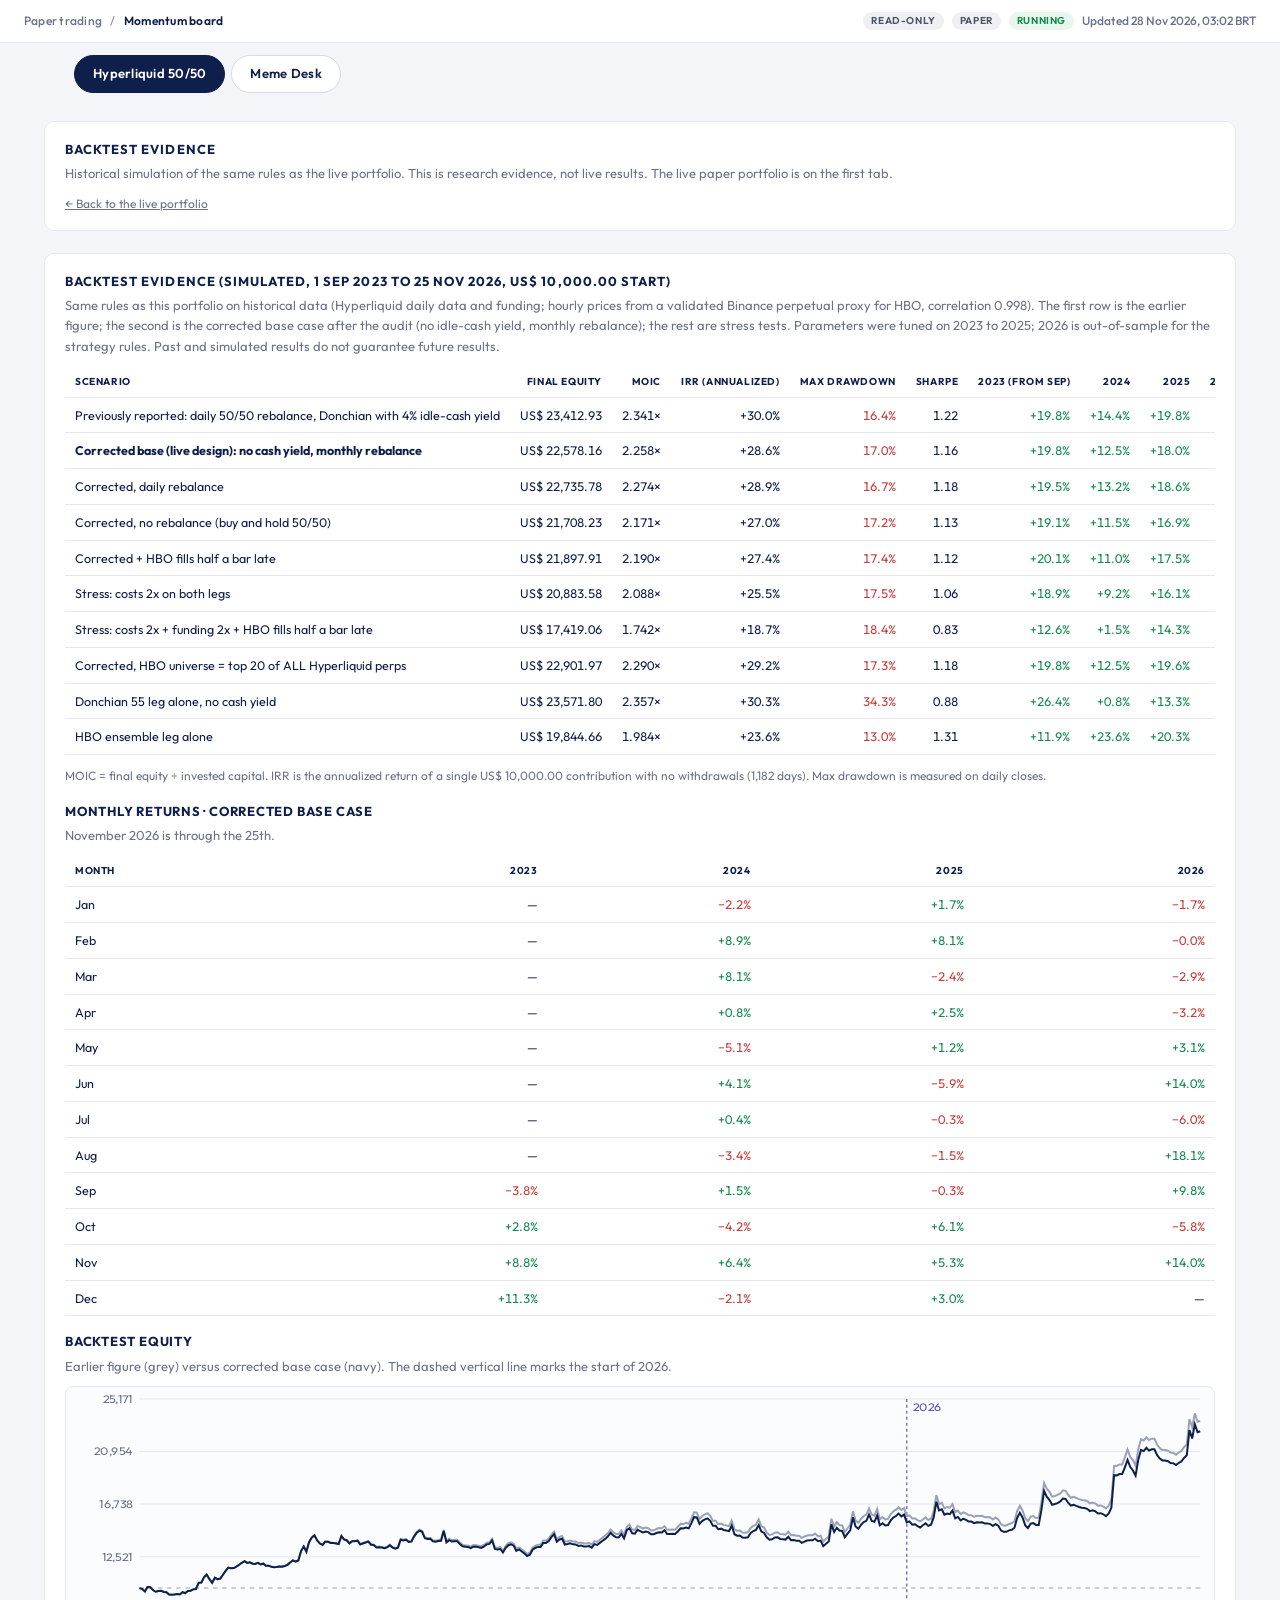
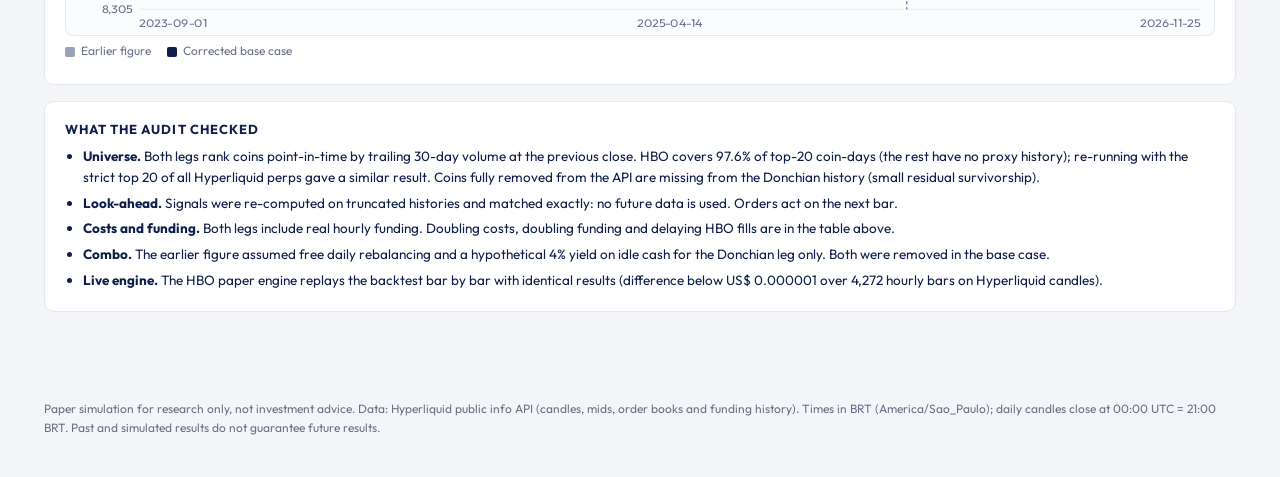
==== backtest.html @ edf367c7 "paper run 2026-11-28 06:02 UTC" ====
<!doctype html><html lang="en"><head><meta charset="utf-8"><meta name="viewport" content="width=device-width, initial-scale=1"><meta name="robots" content="noindex,nofollow"><title>Momentum paper portfolio · Backtest</title><link rel="preconnect" href="https://fonts.googleapis.com"><link rel="preconnect" href="https://fonts.gstatic.com" crossorigin><link href="https://fonts.googleapis.com/css2?family=Outfit:wght@400;500;600;700&display=swap" rel="stylesheet"><style>
:root {
  --bg: #f3f5f8;
  --surface: #ffffff;
  --navy: #0f1f4b;
  --navy-soft: #1c2e62;
  --text: #0f1f4b;
  --muted: #6b7289;
  --muted-2: #8b93a7;
  --line: #e5e8ef;
  --line-strong: #d5dae6;
  --green: #128a4b;
  --green-bg: #e8f7ee;
  --red: #c63b3b;
  --red-bg: #fdecec;
  --blue: #2c5aa0;
  --blue-bg: #e8eef9;
  --gray-bg: #eef0f4;
  --gray-text: #4b5568;
  --chart-e: #0f1f4b;
  --chart-c: #1b7a78;
  --chart-t: #5a4fbf;
  --chart-old: #9aa3b5;
  --radius: 10px;
  --font: "Outfit", "Lexend", "Poppins", "Segoe UI", sans-serif;
  --max: 1240px;
}
* { box-sizing: border-box; }
html, body {
  margin: 0;
  padding: 0;
  background: var(--bg);
  color: var(--text);
  font-family: var(--font);
  font-size: 15px;
  line-height: 1.5;
  -webkit-font-smoothing: antialiased;
}
body { min-height: 100vh; }
.num, table td:not(.l), .kpi .v, .perf td:not(.l), .cal .v {
  font-variant-numeric: tabular-nums;
  font-feature-settings: "tnum" 1;
}

/* Header */
.top {
  background: var(--surface);
  border-bottom: 1px solid var(--line);
  padding: 12px 24px;
  display: flex;
  flex-wrap: wrap;
  align-items: center;
  gap: 10px 14px;
}
.crumb {
  color: var(--muted);
  font-size: 12px;
  font-weight: 500;
  letter-spacing: .02em;
}
.crumb b { color: var(--navy); font-weight: 600; }
.crumb .sep { margin: 0 6px; color: var(--muted-2); }
.top-right {
  margin-left: auto;
  display: flex;
  flex-wrap: wrap;
  align-items: center;
  gap: 8px;
}
.clock { color: var(--muted); font-size: 12px; font-weight: 500; }

/* Badges — small, like BUY/SELL/DARK/BLUE */
.badge {
  display: inline-flex;
  align-items: center;
  font-size: 10px;
  font-weight: 650;
  letter-spacing: .06em;
  text-transform: uppercase;
  padding: 3px 8px;
  border-radius: 999px;
  line-height: 1.2;
  white-space: nowrap;
}
.badge-gray { background: var(--gray-bg); color: var(--gray-text); }
.badge-blue { background: var(--blue-bg); color: var(--blue); }
.badge-green { background: var(--green-bg); color: var(--green); }
.badge-red { background: var(--red-bg); color: var(--red); }
.badge-navy { background: var(--navy); color: #fff; }

.banner-lacuna {
  display: none;
  background: var(--red-bg);
  color: var(--red);
  border-bottom: 1px solid #f3c4c4;
  padding: 10px 24px;
  font-size: 13px;
  font-weight: 600;
}
.banner-lacuna.on { display: block; }

/* Hero / intro */
.shell { max-width: var(--max); margin: 0 auto; padding: 28px 24px 64px; }
.hero h1 {
  margin: 0 0 8px;
  font-size: 26px;
  font-weight: 700;
  letter-spacing: .04em;
  text-transform: uppercase;
  color: var(--navy);
  line-height: 1.2;
}
.hero .lede {
  margin: 0 0 18px;
  max-width: 760px;
  color: var(--muted);
  font-size: 15px;
  font-weight: 400;
}
.intro {
  background: var(--surface);
  border: 1px solid var(--line);
  border-radius: var(--radius);
  padding: 18px 20px 16px;
  margin-bottom: 22px;
}
.intro h2, .panel h2, .book h2, .section-title {
  margin: 0 0 4px;
  font-size: 13px;
  font-weight: 700;
  letter-spacing: .08em;
  text-transform: uppercase;
  color: var(--navy);
}
.intro p, .note, .section-sub, .book .lede, .rule-note {
  margin: 0 0 10px;
  color: var(--muted);
  font-size: 13px;
  font-weight: 400;
  line-height: 1.55;
}
.rule-note { margin: 12px 0 0; font-size: 12px; }
.intro p:last-child, .note:last-child { margin-bottom: 0; }

/* Three books */
.books {
  display: grid;
  grid-template-columns: 1fr;
  gap: 16px;
  margin: 0 0 28px;
}
@media (min-width: 1080px) {
  .books { grid-template-columns: repeat(3, 1fr); }
}
.book {
  background: var(--surface);
  border: 1px solid var(--line);
  border-radius: var(--radius);
  padding: 16px 16px 14px;
  display: flex;
  flex-direction: column;
  gap: 12px;
  min-width: 0;
}
.book.starting { background: #fbfcfd; }
.book-head { display: flex; align-items: center; justify-content: space-between; gap: 8px; flex-wrap: wrap; }
.book h2 { font-size: 14px; margin: 0; }
.book .lede { margin: 0; }
.kpi-grid {
  display: grid;
  grid-template-columns: 1fr 1fr;
  gap: 8px;
}
.kpi {
  background: var(--surface);
  border: 1px solid var(--line);
  border-radius: 8px;
  padding: 10px 12px;
  min-width: 0;
}
.kpi .k {
  color: var(--muted);
  font-size: 10px;
  font-weight: 650;
  letter-spacing: .08em;
  text-transform: uppercase;
}
.kpi .v {
  margin-top: 2px;
  font-size: 22px;
  font-weight: 700;
  color: var(--navy);
  letter-spacing: -0.02em;
  line-height: 1.15;
  word-break: break-word;
}
.kpi .d { color: var(--muted); font-size: 11px; margin-top: 2px; }
.kpi.up .v, .pos { color: var(--green); }
.kpi.down .v, .neg { color: var(--red); }
.starting-box {
  border: 1px dashed var(--line-strong);
  border-radius: 8px;
  padding: 16px;
  color: var(--muted);
  font-size: 13px;
  background: #fafbfc;
}

/* Performance mini-table inside a book */
.perf { width: 100%; border-collapse: collapse; font-size: 12px; }
.perf th, .perf td {
  border-bottom: 1px solid var(--line);
  padding: 6px 0;
  text-align: right;
  white-space: nowrap;
}
.perf th {
  color: var(--muted);
  font-size: 10px;
  font-weight: 700;
  letter-spacing: .06em;
  text-transform: uppercase;
  text-align: right;
}
.perf th.l, .perf td.l, th.l, td.l { text-align: left; }
.perf tr:last-child td { border-bottom: 0; font-weight: 600; }

/* Panels */
.panel {
  background: var(--surface);
  border: 1px solid var(--line);
  border-radius: var(--radius);
  padding: 18px 20px 16px;
  margin-bottom: 16px;
  min-width: 0;
}
.panel .head-row {
  display: flex;
  justify-content: space-between;
  align-items: baseline;
  gap: 10px;
  flex-wrap: wrap;
  margin-bottom: 4px;
}
.meta { color: var(--muted); font-size: 12px; }
.split {
  display: grid;
  grid-template-columns: 1fr;
  gap: 16px;
  margin-bottom: 16px;
}
@media (min-width: 900px) {
  .split-2 { grid-template-columns: 1fr 1fr; }
  .split-3 { grid-template-columns: 1fr 1fr 1fr; }
}

/* Tables */
.day-table-wrap, .table-wrap { overflow: auto; margin-top: 8px; -webkit-overflow-scrolling: touch; }
table { width: 100%; border-collapse: collapse; font-size: 12.5px; }
th, td {
  border-bottom: 1px solid var(--line);
  padding: 8px 10px;
  text-align: right;
  white-space: nowrap;
  color: var(--text);
}
th {
  color: var(--navy);
  font-size: 10px;
  font-weight: 700;
  letter-spacing: .06em;
  text-transform: uppercase;
  text-align: right;
  cursor: default;
  user-select: none;
  background: transparent;
}
th[data-k] { cursor: pointer; }
tr:hover td { background: #f7f8fb; }
.props { display: grid; grid-template-columns: 160px 1fr; gap: 6px 14px; font-size: 13px; margin-bottom: 10px; }
.props b { color: var(--navy); font-weight: 600; font-size: 12px; }
@media (max-width: 640px) {
  .props { grid-template-columns: 1fr; gap: 2px; }
  .kpi .v { font-size: 20px; }
  .hero h1 { font-size: 22px; }
  .shell { padding: 20px 14px 48px; }
  .top { padding: 10px 14px; }
}

/* Tabs / controls */
.controls, .tabs {
  display: flex;
  flex-wrap: wrap;
  gap: 6px 4px;
  align-items: center;
  margin: 0 0 12px;
  border-bottom: 1px solid var(--line);
  padding-bottom: 0;
}
.controls button, .tabs button {
  background: none;
  border: none;
  border-bottom: 2px solid transparent;
  color: var(--muted);
  font-family: inherit;
  font-size: 12px;
  font-weight: 650;
  letter-spacing: .05em;
  text-transform: uppercase;
  padding: 8px 10px;
  cursor: pointer;
}
.controls button.active, .tabs button.active {
  color: var(--navy);
  border-bottom-color: var(--navy);
}
.controls input, .controls select {
  font-family: inherit;
  font-size: 13px;
  color: var(--navy);
  background: var(--surface);
  border: 1px solid var(--line-strong);
  border-radius: 6px;
  padding: 5px 8px;
  margin: 4px 4px 8px 0;
}
input[type=number] { width: 88px; }

/* Charts */
.legend {
  display: flex;
  flex-wrap: wrap;
  gap: 8px 16px;
  font-size: 12px;
  margin: 0 0 8px;
  color: var(--muted);
}
.legend i {
  display: inline-block;
  width: 14px;
  height: 2px;
  margin-right: 6px;
  vertical-align: middle;
  border-radius: 1px;
}
svg.chart, .cota-chart, .day-chart {
  width: 100%;
  height: 220px;
  background: #fbfcfe;
  border: 1px solid var(--line);
  border-radius: 8px;
  display: block;
}
.cota-chart { height: 180px; margin-bottom: 8px; }
.day-chart { height: 200px; }

/* Calendar */
.cal-wrap { display: grid; grid-template-columns: 1fr; gap: 14px; margin-top: 8px; }
@media (min-width: 900px) {
  .cal-wrap { grid-template-columns: repeat(3, 1fr); }
}
.cal { display: grid; grid-template-columns: repeat(7, 1fr); gap: 3px; }
.cal .hd {
  color: var(--muted);
  text-align: center;
  font-size: 10px;
  font-weight: 650;
  letter-spacing: .06em;
  text-transform: uppercase;
  padding: 4px 0;
}
.cal .cell {
  background: #f6f7fa;
  border-radius: 6px;
  padding: 5px 2px;
  text-align: center;
  min-height: 54px;
}
.cal .cell .d { color: var(--muted); font-size: 10px; }
.cal .cell .v { font-weight: 650; font-size: 11px; }
.cal .cell.up { background: var(--green-bg); }
.cal .cell.down { background: var(--red-bg); }
.cal .cell.partial { outline: 1px dashed var(--muted-2); }
.cal .empty { background: transparent; min-height: 54px; }
.star { color: var(--muted); font-weight: 600; }

.foot {
  color: var(--muted);
  font-size: 12px;
  max-width: var(--max);
  margin: 8px auto 0;
  padding: 0 24px 40px;
  line-height: 1.55;
}

/* Period chips (asset P&L filter) */
.period-bar {
  display: flex;
  flex-wrap: wrap;
  gap: 6px;
  align-items: center;
  margin: 0 0 12px;
}
.chip {
  border: 1px solid var(--line-strong);
  background: #fff;
  color: var(--navy);
  border-radius: 999px;
  padding: 4px 10px;
  font-size: 12px;
  font-weight: 600;
  cursor: pointer;
  font-family: inherit;
  line-height: 1.3;
}
.chip.active {
  background: var(--navy);
  color: #fff;
  border-color: var(--navy);
}
.period-bar .range {
  display: flex;
  flex-wrap: wrap;
  gap: 6px;
  align-items: center;
  margin-left: 4px;
  color: var(--muted);
  font-size: 12px;
}
.period-bar input[type=date] {
  font-family: inherit;
  font-size: 12px;
  border: 1px solid var(--line-strong);
  border-radius: 6px;
  padding: 4px 6px;
  color: var(--navy);
  background: #fff;
}
.leaders-mini { max-height: 200px; overflow: auto; margin-top: 4px; }
.leaders-mini table { font-size: 11.5px; }
.all-days { margin: 0 0 16px; }
table.days-all { font-size: 12px; }
table.days-all th, table.days-all td { padding: 7px 7px; }
table.days-all thead tr:first-child th { border-bottom: 0; text-align: center; letter-spacing: .05em; }

.period-bar .sep { width:1px; height:18px; background:var(--line-strong); margin:0 2px; align-self:center; }
.period-bar .presets { display:flex; flex-wrap:wrap; gap:6px; align-items:center; }


.status-line { background: var(--surface); border: 1px solid var(--line); border-radius: var(--radius); padding: 12px 16px; margin: 0 0 16px; font-size: 13.5px; color: var(--navy); display:flex; gap:10px; align-items:center; flex-wrap:wrap; }
.kpi-row { display: grid; grid-template-columns: repeat(2, 1fr); gap: 10px; margin: 0 0 16px; }
@media (min-width: 760px) { .kpi-row { grid-template-columns: repeat(3, 1fr); } }
@media (min-width: 1080px) { .kpi-row { grid-template-columns: repeat(6, 1fr); } }
.rules { margin: 6px 0 0; padding-left: 18px; font-size: 13.5px; line-height: 1.6; } .rules li { margin-bottom: 4px; } .rules b { color: var(--navy); }
.empty-row td { color: var(--muted); text-align: left; font-style: italic; }
svg.chart { height: 250px; } .panel h3 { font-size: 13px; letter-spacing: .06em; text-transform: uppercase; color: var(--navy); margin: 16px 0 4px; }
.tabs-nav { display:flex; gap:6px; padding: 0 24px; margin: 12px auto 0; max-width: 1180px; } .tabs-nav a { padding: 8px 18px; border: 1px solid var(--line-strong); border-radius: 999px; background: var(--surface); color: var(--navy); font-size: 13px; font-weight: 600; text-decoration: none; letter-spacing: .02em; } .tabs-nav a.active { background: var(--navy); color: #fff; border-color: var(--navy); }
.legend { display:flex; gap:16px; font-size:12px; color: var(--muted); margin-top:6px; } .legend i { display:inline-block; width:10px; height:10px; border-radius:2px; margin-right:6px; }
</style></head><body><header class="top"><div class="crumb">Paper trading <span class="sep">/</span> <b>Momentum board</b></div><div class="top-right"><span class="badge badge-gray">Read-only</span><span class="badge badge-gray">Paper</span><span class="badge badge-green">Running</span><span class="clock">Updated 28 Nov 2026, 03:02 BRT</span></div></header><nav class="tabs-nav"><a href="index.html" class="active">Hyperliquid 50/50</a><a href="meme.html">Meme Desk</a></nav><main class="shell"><section class="intro"><h2>Backtest evidence</h2><p>Historical simulation of the same rules as the live portfolio. This is research evidence, not live results. The live paper portfolio is on the first tab.</p><p class="section-sub" style="margin:6px 0 0"><a href="index.html" style="color:#6b7289;font-size:12px">← Back to the live portfolio</a></p></section><section class="panel"><h2>Backtest evidence (simulated, 1 Sep 2023 to 25 Nov 2026, US$ 10,000.00 start)</h2><p class="section-sub">Same rules as this portfolio on historical data (Hyperliquid daily data and funding; hourly prices from a validated Binance perpetual proxy for HBO, correlation 0.998). The first row is the earlier figure; the second is the corrected base case after the audit (no idle-cash yield, monthly rebalance); the rest are stress tests. Parameters were tuned on 2023 to 2025; 2026 is out-of-sample for the strategy rules. Past and simulated results do not guarantee future results.</p><div class="table-wrap"><table><thead><tr><th class=l>Scenario</th><th>Final equity</th><th>MOIC</th><th>IRR (annualized)</th><th>Max drawdown</th><th>Sharpe</th><th>2023 (from Sep)</th><th>2024</th><th>2025</th><th>2026 (to 25 Nov)</th></tr></thead><tbody><tr><td class="l ">Previously reported: daily 50/50 rebalance, Donchian with 4% idle-cash yield</td><td class="">US$ 23,412.93</td><td class="">2.341×</td><td class="">+30.0%</td><td class="neg">16.4%</td><td class="">1.22</td><td class="pos">+19.8%</td><td class="pos">+14.4%</td><td class="pos">+19.8%</td><td class="pos">+42.6%</td></tr><tr><td class="l "><b>Corrected base (live design): no cash yield, monthly rebalance</b></td><td class="">US$ 22,578.16</td><td class="">2.258×</td><td class="">+28.6%</td><td class="neg">17.0%</td><td class="">1.16</td><td class="pos">+19.8%</td><td class="pos">+12.5%</td><td class="pos">+18.0%</td><td class="pos">+42.0%</td></tr><tr><td class="l ">Corrected, daily rebalance</td><td class="">US$ 22,735.78</td><td class="">2.274×</td><td class="">+28.9%</td><td class="neg">16.7%</td><td class="">1.18</td><td class="pos">+19.5%</td><td class="pos">+13.2%</td><td class="pos">+18.6%</td><td class="pos">+41.7%</td></tr><tr><td class="l ">Corrected, no rebalance (buy and hold 50/50)</td><td class="">US$ 21,708.23</td><td class="">2.171×</td><td class="">+27.0%</td><td class="neg">17.2%</td><td class="">1.13</td><td class="pos">+19.1%</td><td class="pos">+11.5%</td><td class="pos">+16.9%</td><td class="pos">+39.8%</td></tr><tr><td class="l ">Corrected + HBO fills half a bar late</td><td class="">US$ 21,897.91</td><td class="">2.190×</td><td class="">+27.4%</td><td class="neg">17.4%</td><td class="">1.12</td><td class="pos">+20.1%</td><td class="pos">+11.0%</td><td class="pos">+17.5%</td><td class="pos">+39.7%</td></tr><tr><td class="l ">Stress: costs 2x on both legs</td><td class="">US$ 20,883.58</td><td class="">2.088×</td><td class="">+25.5%</td><td class="neg">17.5%</td><td class="">1.06</td><td class="pos">+18.9%</td><td class="pos">+9.2%</td><td class="pos">+16.1%</td><td class="pos">+38.5%</td></tr><tr><td class="l ">Stress: costs 2x + funding 2x + HBO fills half a bar late</td><td class="">US$ 17,419.06</td><td class="">1.742×</td><td class="">+18.7%</td><td class="neg">18.4%</td><td class="">0.83</td><td class="pos">+12.6%</td><td class="pos">+1.5%</td><td class="pos">+14.3%</td><td class="pos">+33.3%</td></tr><tr><td class="l ">Corrected, HBO universe = top 20 of ALL Hyperliquid perps</td><td class="">US$ 22,901.97</td><td class="">2.290×</td><td class="">+29.2%</td><td class="neg">17.3%</td><td class="">1.18</td><td class="pos">+19.8%</td><td class="pos">+12.5%</td><td class="pos">+19.6%</td><td class="pos">+42.1%</td></tr><tr><td class="l ">Donchian 55 leg alone, no cash yield</td><td class="">US$ 23,571.80</td><td class="">2.357×</td><td class="">+30.3%</td><td class="neg">34.3%</td><td class="">0.88</td><td class="pos">+26.4%</td><td class="pos">+0.8%</td><td class="pos">+13.3%</td><td class="pos">+63.3%</td></tr><tr><td class="l ">HBO ensemble leg alone</td><td class="">US$ 19,844.66</td><td class="">1.984×</td><td class="">+23.6%</td><td class="neg">13.0%</td><td class="">1.31</td><td class="pos">+11.9%</td><td class="pos">+23.6%</td><td class="pos">+20.3%</td><td class="pos">+19.3%</td></tr></tbody></table></div><p class="rule-note">MOIC = final equity ÷ invested capital. IRR is the annualized return of a single US$ 10,000.00 contribution with no withdrawals (1,182 days). Max drawdown is measured on daily closes.</p><h3>Monthly returns · corrected base case</h3><p class="section-sub">November 2026 is through the 25th.</p><div class="table-wrap"><table><thead><tr><th class=l>Month</th><th>2023</th><th>2024</th><th>2025</th><th>2026</th></tr></thead><tbody><tr><td class="l ">Jan</td><td class="">—</td><td class="neg">−2.2%</td><td class="pos">+1.7%</td><td class="neg">−1.7%</td></tr><tr><td class="l ">Feb</td><td class="">—</td><td class="pos">+8.9%</td><td class="pos">+8.1%</td><td class="neg">−0.0%</td></tr><tr><td class="l ">Mar</td><td class="">—</td><td class="pos">+8.1%</td><td class="neg">−2.4%</td><td class="neg">−2.9%</td></tr><tr><td class="l ">Apr</td><td class="">—</td><td class="pos">+0.8%</td><td class="pos">+2.5%</td><td class="neg">−3.2%</td></tr><tr><td class="l ">May</td><td class="">—</td><td class="neg">−5.1%</td><td class="pos">+1.2%</td><td class="pos">+3.1%</td></tr><tr><td class="l ">Jun</td><td class="">—</td><td class="pos">+4.1%</td><td class="neg">−5.9%</td><td class="pos">+14.0%</td></tr><tr><td class="l ">Jul</td><td class="">—</td><td class="pos">+0.4%</td><td class="neg">−0.3%</td><td class="neg">−6.0%</td></tr><tr><td class="l ">Aug</td><td class="">—</td><td class="neg">−3.4%</td><td class="neg">−1.5%</td><td class="pos">+18.1%</td></tr><tr><td class="l ">Sep</td><td class="neg">−3.8%</td><td class="pos">+1.5%</td><td class="neg">−0.3%</td><td class="pos">+9.8%</td></tr><tr><td class="l ">Oct</td><td class="pos">+2.8%</td><td class="neg">−4.2%</td><td class="pos">+6.1%</td><td class="neg">−5.8%</td></tr><tr><td class="l ">Nov</td><td class="pos">+8.8%</td><td class="pos">+6.4%</td><td class="pos">+5.3%</td><td class="pos">+14.0%</td></tr><tr><td class="l ">Dec</td><td class="pos">+11.3%</td><td class="neg">−2.1%</td><td class="pos">+3.0%</td><td class="">—</td></tr></tbody></table></div><h3>Backtest equity</h3><p class="section-sub">Earlier figure (grey) versus corrected base case (navy). The dashed vertical line marks the start of 2026.</p><svg class="chart" viewBox="0 0 1000 250" preserveAspectRatio="none" role="img"><line x1="64" x2="988" y1="224.0" y2="224.0" stroke="#e5e8ef"/><text x="58" y="228.0" text-anchor="end" font-size="11" fill="#6b7289">8,305</text><line x1="64" x2="988" y1="171.0" y2="171.0" stroke="#e5e8ef"/><text x="58" y="175.0" text-anchor="end" font-size="11" fill="#6b7289">12,521</text><line x1="64" x2="988" y1="118.0" y2="118.0" stroke="#e5e8ef"/><text x="58" y="122.0" text-anchor="end" font-size="11" fill="#6b7289">16,738</text><line x1="64" x2="988" y1="65.0" y2="65.0" stroke="#e5e8ef"/><text x="58" y="69.0" text-anchor="end" font-size="11" fill="#6b7289">20,954</text><line x1="64" x2="988" y1="12.0" y2="12.0" stroke="#e5e8ef"/><text x="58" y="16.0" text-anchor="end" font-size="11" fill="#6b7289">25,171</text><line x1="64" x2="988" y1="202.7" y2="202.7" stroke="#9aa3b5" stroke-dasharray="4 4"/><line x1="732.4" x2="732.4" y1="12" y2="224" stroke="#5a4fbf" stroke-dasharray="3 3"/><text x="737.4" y="24" font-size="11" fill="#5a4fbf">2026</text><polyline points="64.0,202.7 66.3,203.5 68.7,206.1 71.0,201.7 73.4,201.7 75.7,204.7 78.1,206.4 80.4,205.6 82.8,205.3 85.1,206.5 87.5,206.8 89.8,209.1 92.1,209.2 94.5,209.1 96.8,208.5 99.2,208.9 101.5,206.7 103.9,207.7 106.2,205.5 108.6,205.1 110.9,203.8 113.2,203.4 115.6,197.2 117.9,197.0 120.3,191.9 122.6,189.5 125.0,193.9 127.3,197.2 129.7,192.3 132.0,193.9 134.4,193.2 136.7,189.5 139.0,185.5 141.4,182.2 143.7,182.8 146.1,182.7 148.4,181.2 150.8,179.3 153.1,177.3 155.5,175.6 157.8,177.3 160.2,176.7 162.5,178.0 164.8,178.2 167.2,177.1 169.5,178.7 171.9,177.9 174.2,180.1 176.6,180.2 178.9,181.1 181.3,181.6 183.6,181.3 185.9,180.6 188.3,180.9 190.6,180.2 193.0,179.0 195.3,176.7 197.7,174.6 200.0,175.8 202.4,174.6 204.7,165.2 207.1,160.4 209.4,165.6 211.7,156.3 214.1,151.7 216.4,149.6 218.8,154.7 221.1,157.3 223.5,158.6 225.8,155.7 228.2,155.8 230.5,156.8 232.9,156.9 235.2,157.4 237.5,158.0 239.9,150.0 242.2,153.5 244.6,154.4 246.9,157.6 249.3,155.2 251.6,155.1 254.0,154.5 256.3,158.4 258.6,157.3 261.0,156.2 263.3,155.4 265.7,158.4 268.0,158.7 270.4,161.2 272.7,160.8 275.1,161.3 277.4,162.0 279.8,161.0 282.1,158.9 284.4,161.2 286.8,162.3 289.1,161.4 291.5,153.1 293.8,153.9 296.2,153.2 298.5,155.5 300.9,155.1 303.2,149.9 305.6,145.9 307.9,143.9 310.2,144.9 312.6,151.4 314.9,152.1 317.3,152.1 319.6,154.5 322.0,154.9 324.3,154.1 326.7,153.7 329.0,143.8 331.4,155.2 333.7,153.0 336.0,154.4 338.4,154.0 340.7,154.0 343.1,156.8 345.4,159.2 347.8,159.6 350.1,159.7 352.5,160.9 354.8,159.4 357.1,159.5 359.5,159.9 361.8,160.5 364.2,159.0 366.5,156.9 368.9,156.5 371.2,153.0 373.6,161.6 375.9,162.1 378.3,161.5 380.6,165.2 382.9,160.5 385.3,157.5 387.6,156.6 390.0,158.0 392.3,163.2 394.7,161.7 397.0,163.6 399.4,165.8 401.7,168.3 404.1,167.0 406.4,162.0 408.7,160.1 411.1,158.9 413.4,158.8 415.8,154.8 418.1,154.7 420.5,152.8 422.8,148.8 425.2,145.8 427.5,153.4 429.8,151.0 432.2,150.2 434.5,156.0 436.9,155.5 439.2,154.7 441.6,155.8 443.9,155.8 446.3,157.3 448.6,156.8 451.0,157.8 453.3,157.8 455.6,157.4 458.0,159.0 460.3,155.3 462.7,156.1 465.0,153.9 467.4,151.8 469.7,149.8 472.1,147.2 474.4,143.7 476.8,146.6 479.1,148.1 481.4,148.2 483.8,144.7 486.1,149.1 488.5,140.9 490.8,138.7 493.2,143.8 495.5,144.0 497.9,140.0 500.2,141.2 502.5,142.7 504.9,141.7 507.2,142.3 509.6,144.6 511.9,144.5 514.3,143.1 516.6,142.2 519.0,142.4 521.3,140.2 523.7,144.0 526.0,143.9 528.3,143.6 530.7,143.9 533.0,140.9 535.4,137.9 537.7,138.0 540.1,137.0 542.4,137.9 544.8,132.4 547.1,126.3 549.5,126.6 551.8,133.2 554.1,130.1 556.5,128.4 558.8,127.3 561.2,129.8 563.5,134.8 565.9,134.8 568.2,138.3 570.6,137.7 572.9,139.0 575.2,139.6 577.6,140.1 579.9,134.7 582.3,143.4 584.6,144.9 587.0,144.6 589.3,146.7 591.7,146.8 594.0,146.5 596.4,142.0 598.7,140.0 601.0,138.7 603.4,133.5 605.7,140.3 608.1,141.7 610.4,146.7 612.8,149.1 615.1,148.6 617.5,146.8 619.8,146.5 622.2,148.2 624.5,148.4 626.8,148.8 629.2,145.9 631.5,149.4 633.9,149.2 636.2,149.9 638.6,150.0 640.9,152.2 643.3,150.7 645.6,149.8 647.9,149.5 650.3,149.4 652.6,147.8 655.0,150.5 657.3,149.8 659.7,155.7 662.0,153.2 664.4,150.7 666.7,132.8 669.1,140.8 671.4,136.3 673.7,139.2 676.1,139.6 678.4,146.2 680.8,142.4 683.1,138.9 685.5,125.4 687.8,134.5 690.2,136.9 692.5,132.9 694.9,130.0 697.2,128.6 699.5,122.4 701.9,128.8 704.2,129.7 706.6,123.0 708.9,133.3 711.3,131.2 713.6,133.5 716.0,133.0 718.3,128.4 720.6,125.3 723.0,123.7 725.3,121.2 727.7,123.9 730.0,122.1 732.4,130.3 734.7,129.4 737.1,132.5 739.4,132.3 741.8,134.2 744.1,135.5 746.4,133.5 748.8,131.4 751.1,134.1 753.5,132.8 755.8,125.4 758.2,109.0 760.5,118.0 762.9,116.8 765.2,122.4 767.6,121.0 769.9,121.7 772.2,118.0 774.6,126.0 776.9,124.6 779.3,128.1 781.6,126.4 784.0,127.5 786.3,129.3 788.7,129.3 791.0,130.9 793.4,129.9 795.7,130.1 798.0,129.9 800.4,131.2 802.7,131.0 805.1,131.6 807.4,133.5 809.8,131.6 812.1,133.4 814.5,138.3 816.8,139.7 819.1,139.6 821.5,138.1 823.8,137.4 826.2,135.3 828.5,125.2 830.9,119.9 833.2,124.5 835.6,132.5 837.9,135.3 840.3,130.7 842.6,130.1 844.9,132.0 847.3,131.9 849.6,116.9 852.0,96.8 854.3,102.5 856.7,105.7 859.0,110.6 861.4,109.9 863.7,108.8 866.1,107.2 868.4,104.2 870.7,104.7 873.1,108.9 875.4,111.7 877.8,110.8 880.1,111.9 882.5,113.0 884.8,113.9 887.2,114.2 889.5,114.9 891.8,117.3 894.2,116.4 896.5,117.3 898.9,119.6 901.2,119.4 903.6,120.5 905.9,122.5 908.3,119.6 910.6,113.4 913.0,79.4 915.3,79.6 917.6,78.0 920.0,78.0 922.3,71.2 924.7,63.1 927.0,70.3 929.4,73.9 931.7,79.4 934.1,62.4 936.4,52.6 938.8,54.0 941.1,50.7 943.4,53.5 945.8,52.1 948.1,52.1 950.5,58.2 952.8,61.7 955.2,63.5 957.5,63.6 959.9,64.3 962.2,66.1 964.5,66.3 966.9,68.2 969.2,66.1 971.6,64.4 973.9,60.7 976.3,58.1 978.6,32.3 981.0,40.6 983.3,26.6 985.7,35.1 988.0,34.1" fill="none" stroke="#9aa3b5" stroke-width="2" vector-effect="non-scaling-stroke"/><polyline points="64.0,202.8 66.3,203.5 68.7,206.1 71.0,201.7 73.4,201.8 75.7,204.7 78.1,206.4 80.4,205.7 82.8,205.4 85.1,206.6 87.5,206.9 89.8,209.2 92.1,209.4 94.5,209.2 96.8,208.7 99.2,209.1 101.5,206.9 103.9,207.8 106.2,205.7 108.6,205.3 110.9,204.0 113.2,203.6 115.6,197.4 117.9,197.1 120.3,191.6 122.6,189.0 125.0,193.7 127.3,197.4 129.7,192.2 132.0,193.7 134.4,193.1 136.7,189.3 139.0,185.4 141.4,182.0 143.7,182.6 146.1,182.5 148.4,181.1 150.8,179.2 153.1,177.2 155.5,175.5 157.8,177.3 160.2,176.7 162.5,178.1 164.8,178.3 167.2,177.2 169.5,178.9 171.9,178.1 174.2,180.2 176.6,180.3 178.9,181.3 181.3,181.8 183.6,181.5 185.9,180.9 188.3,181.2 190.6,180.4 193.0,179.3 195.3,176.9 197.7,174.9 200.0,176.1 202.4,174.9 204.7,165.6 207.1,160.8 209.4,166.1 211.7,156.5 214.1,151.8 216.4,149.4 218.8,154.7 221.1,157.8 223.5,159.2 225.8,156.1 228.2,156.1 230.5,157.2 232.9,157.2 235.2,157.7 237.5,158.3 239.9,150.2 242.2,153.7 244.6,154.7 246.9,157.6 249.3,155.4 251.6,155.4 254.0,154.9 256.3,158.8 258.6,157.7 261.0,156.7 263.3,155.9 265.7,159.0 268.0,159.3 270.4,161.8 272.7,161.5 275.1,161.9 277.4,162.6 279.8,161.7 282.1,159.6 284.4,161.9 286.8,162.9 289.1,162.1 291.5,153.9 293.8,154.7 296.2,154.0 298.5,156.3 300.9,155.9 303.2,150.8 305.6,146.8 307.9,144.9 310.2,146.0 312.6,152.5 314.9,153.2 317.3,153.0 319.6,155.6 322.0,156.0 324.3,155.3 326.7,155.0 329.0,145.1 331.4,156.6 333.7,154.4 336.0,155.8 338.4,155.5 340.7,155.4 343.1,158.2 345.4,160.6 347.8,161.1 350.1,161.2 352.5,162.5 354.8,161.0 357.1,161.1 359.5,161.6 361.8,162.2 364.2,160.6 366.5,158.6 368.9,158.2 371.2,154.7 373.6,163.3 375.9,163.9 378.3,163.3 380.6,166.9 382.9,162.4 385.3,159.5 387.6,158.6 390.0,160.0 392.3,165.3 394.7,163.8 397.0,165.8 399.4,167.9 401.7,170.4 404.1,169.1 406.4,164.1 408.7,162.3 411.1,161.2 413.4,161.2 415.8,157.3 418.1,157.2 420.5,155.3 422.8,151.4 425.2,148.3 427.5,156.1 429.8,153.7 432.2,153.0 434.5,158.8 436.9,158.3 439.2,157.6 441.6,158.6 443.9,158.7 446.3,160.2 448.6,159.7 451.0,160.7 453.3,160.8 455.6,160.4 458.0,162.0 460.3,158.4 462.7,159.2 465.0,157.1 467.4,155.0 469.7,153.1 472.1,150.5 474.4,146.9 476.8,149.9 479.1,151.4 481.4,151.6 483.8,148.1 486.1,152.6 488.5,144.3 490.8,142.3 493.2,147.5 495.5,147.8 497.9,144.0 500.2,145.2 502.5,146.6 504.9,145.8 507.2,146.3 509.6,148.5 511.9,148.4 514.3,147.2 516.6,146.4 519.0,146.6 521.3,144.4 523.7,148.2 526.0,148.1 528.3,147.9 530.7,148.1 533.0,145.4 535.4,142.4 537.7,142.6 540.1,141.6 542.4,142.5 544.8,137.2 547.1,131.2 549.5,131.5 551.8,138.1 554.1,135.1 556.5,133.5 558.8,132.4 561.2,134.9 563.5,139.8 565.9,139.9 568.2,143.4 570.6,142.8 572.9,144.1 575.2,144.7 577.6,145.2 579.9,139.8 582.3,148.4 584.6,149.9 587.0,149.7 589.3,151.7 591.7,151.9 594.0,151.5 596.4,147.1 598.7,145.2 601.0,144.0 603.4,139.2 605.7,145.7 608.1,147.1 610.4,151.5 612.8,153.9 615.1,153.5 617.5,151.7 619.8,151.5 622.2,153.2 624.5,153.4 626.8,153.8 629.2,151.0 631.5,154.4 633.9,154.2 636.2,154.9 638.6,155.0 640.9,157.1 643.3,155.8 645.6,154.8 647.9,154.6 650.3,154.5 652.6,152.9 655.0,155.4 657.3,154.8 659.7,160.5 662.0,158.1 664.4,155.8 666.7,138.4 669.1,146.1 671.4,141.9 673.7,144.7 676.1,145.1 678.4,151.4 680.8,147.9 683.1,144.5 685.5,131.4 687.8,140.6 690.2,142.9 692.5,139.0 694.9,136.2 697.2,134.9 699.5,128.6 701.9,135.1 704.2,135.9 706.6,129.3 708.9,139.4 711.3,137.4 713.6,139.6 716.0,139.2 718.3,134.7 720.6,131.7 723.0,130.1 725.3,127.6 727.7,130.4 730.0,128.6 732.4,136.5 734.7,135.5 737.1,138.7 739.4,138.4 741.8,140.3 744.1,141.6 746.4,139.4 748.8,137.3 751.1,140.0 753.5,138.8 755.8,131.5 758.2,115.6 760.5,124.4 762.9,123.2 765.2,128.8 767.6,127.5 769.9,128.2 772.2,124.6 774.6,132.4 776.9,131.0 779.3,134.4 781.6,132.8 784.0,133.9 786.3,135.7 788.7,135.7 791.0,137.3 793.4,136.4 795.7,136.6 798.0,136.4 800.4,137.7 802.7,137.5 805.1,138.2 807.4,140.0 809.8,138.2 812.1,139.9 814.5,144.7 816.8,146.0 819.1,146.0 821.5,144.5 823.8,143.9 826.2,141.9 828.5,132.0 830.9,126.8 833.2,131.5 835.6,139.5 837.9,142.2 840.3,137.8 842.6,137.2 844.9,139.0 847.3,139.0 849.6,124.4 852.0,104.8 854.3,110.6 856.7,113.9 859.0,118.7 861.4,118.0 863.7,117.0 866.1,115.4 868.4,112.5 870.7,112.9 873.1,116.9 875.4,119.5 877.8,118.8 880.1,119.9 882.5,120.9 884.8,121.7 887.2,122.0 889.5,122.8 891.8,125.1 894.2,124.4 896.5,125.2 898.9,127.5 901.2,127.2 903.6,128.3 905.9,130.2 908.3,127.5 910.6,121.6 913.0,88.9 915.3,89.1 917.6,87.7 920.0,87.7 922.3,81.3 924.7,73.4 927.0,80.5 929.4,84.1 931.7,89.4 934.1,73.0 936.4,63.4 938.8,64.6 941.1,61.2 943.4,64.1 945.8,62.8 948.1,62.8 950.5,68.7 952.8,72.1 955.2,74.0 957.5,74.1 959.9,74.8 962.2,76.6 964.5,76.8 966.9,78.7 969.2,76.6 971.6,75.1 973.9,71.5 976.3,68.9 978.6,43.5 981.0,51.9 983.3,37.4 985.7,45.6 988.0,44.6" fill="none" stroke="#0f1f4b" stroke-width="2" vector-effect="non-scaling-stroke"/><text x="64.0" y="242" text-anchor="start" font-size="11" fill="#6b7289">2023-09-01</text><text x="526.0" y="242" text-anchor="middle" font-size="11" fill="#6b7289">2025-04-14</text><text x="988.0" y="242" text-anchor="end" font-size="11" fill="#6b7289">2026-11-25</text></svg><div class="legend"><span><i style="background:#9aa3b5"></i>Earlier figure</span><span><i style="background:#0f1f4b"></i>Corrected base case</span></div></section><section class="panel"><h2>What the audit checked</h2><ul class="rules"><li><b>Universe.</b> Both legs rank coins point-in-time by trailing 30-day volume at the previous close. HBO covers 97.6% of top-20 coin-days (the rest have no proxy history); re-running with the strict top 20 of all Hyperliquid perps gave a similar result. Coins fully removed from the API are missing from the Donchian history (small residual survivorship).</li><li><b>Look-ahead.</b> Signals were re-computed on truncated histories and matched exactly: no future data is used. Orders act on the next bar.</li><li><b>Costs and funding.</b> Both legs include real hourly funding. Doubling costs, doubling funding and delaying HBO fills are in the table above.</li><li><b>Combo.</b> The earlier figure assumed free daily rebalancing and a hypothetical 4% yield on idle cash for the Donchian leg only. Both were removed in the base case.</li><li><b>Live engine.</b> The HBO paper engine replays the backtest bar by bar with identical results (difference below US$ 0.000001 over 4,272 hourly bars on Hyperliquid candles).</li></ul></section></main><footer class="foot">Paper simulation for research only, not investment advice. Data: Hyperliquid public info API (candles, mids, order books and funding history). Times in BRT (America/Sao_Paulo); daily candles close at 00:00 UTC = 21:00 BRT. Past and simulated results do not guarantee future results.</footer></body></html>
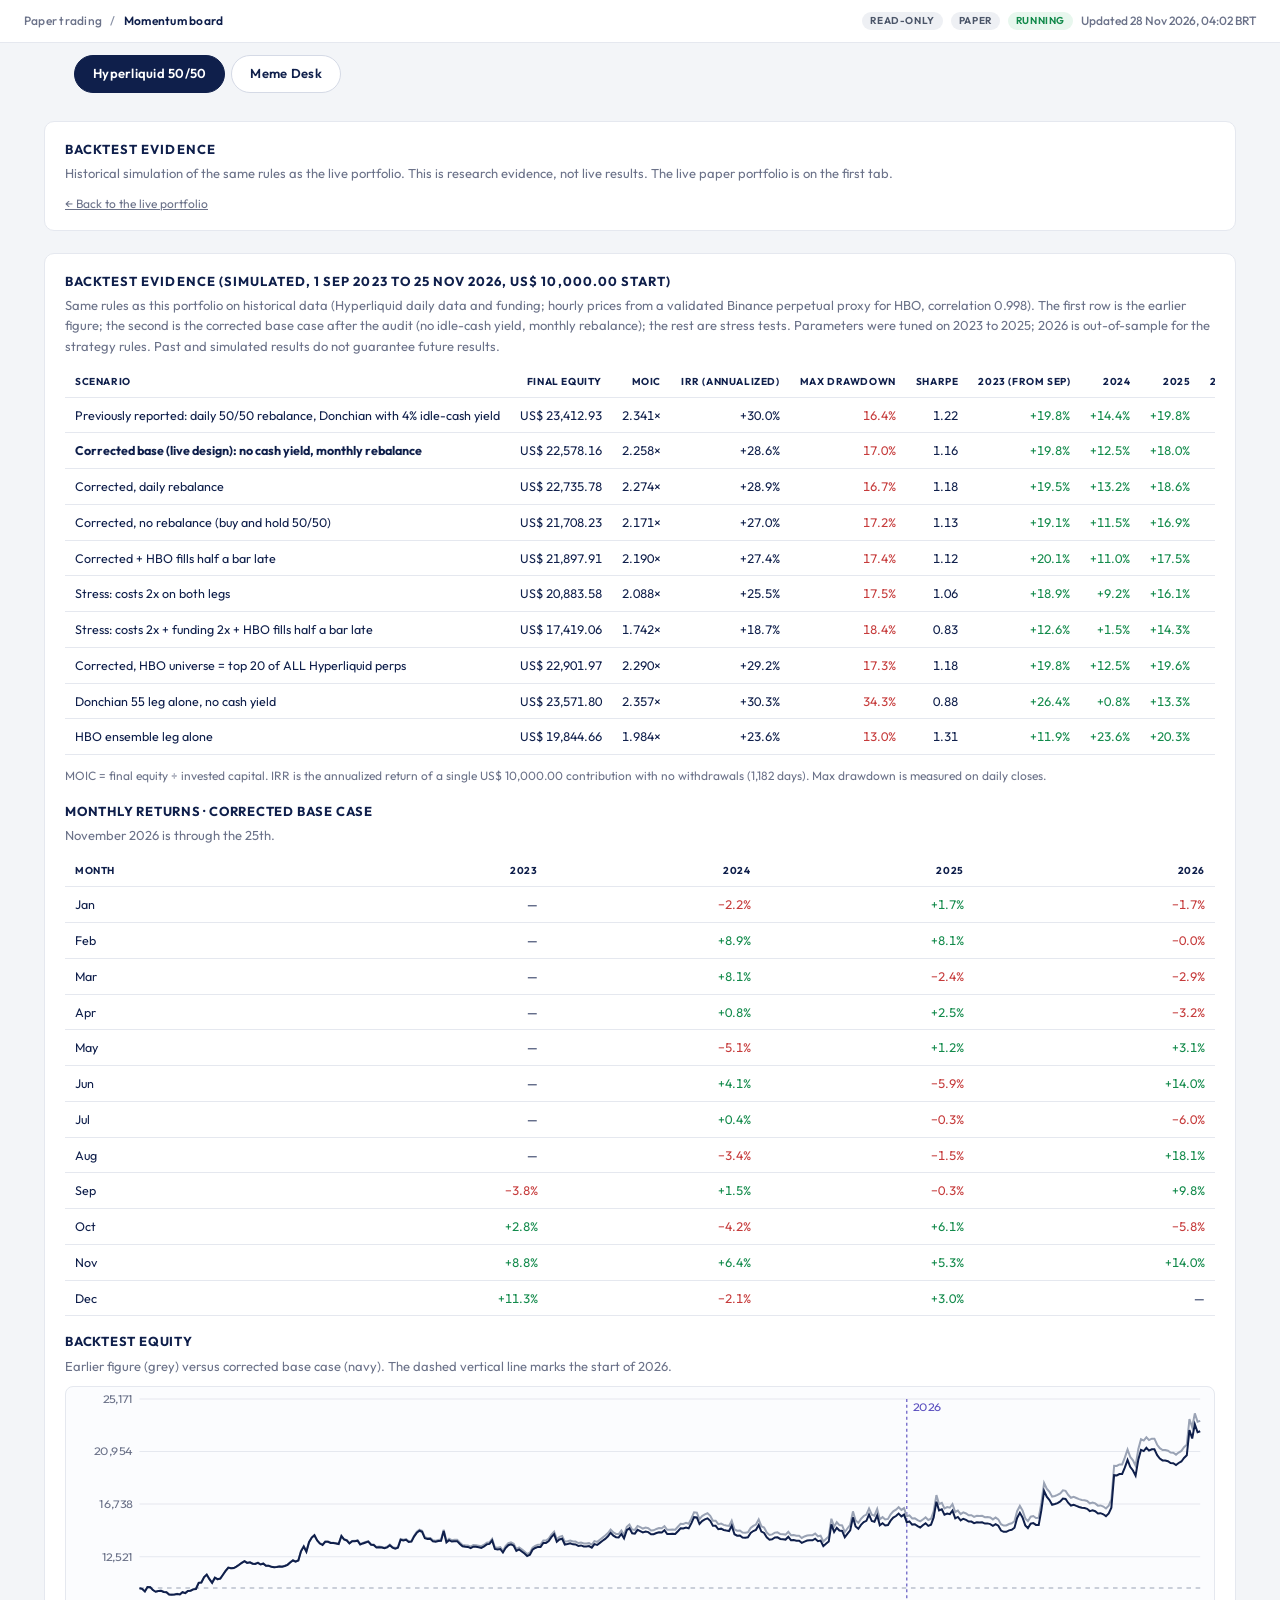
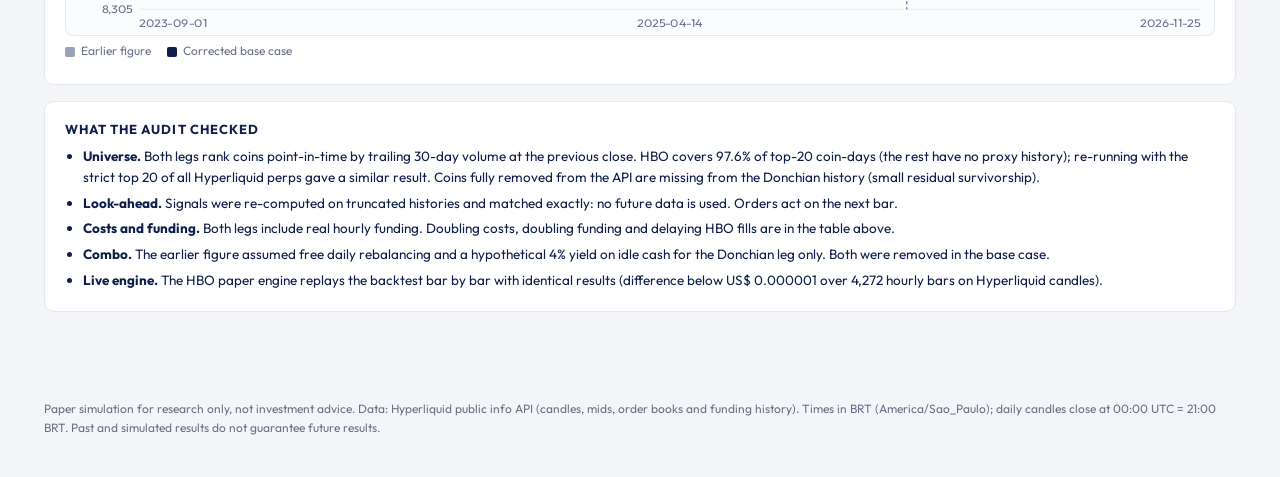
==== commit c2e0a63f: "paper run 2026-11-28 07:02 UTC" ====
--- a/backtest.html
+++ b/backtest.html
@@ -456,4 +456,4 @@
 svg.chart { height: 250px; } .panel h3 { font-size: 13px; letter-spacing: .06em; text-transform: uppercase; color: var(--navy); margin: 16px 0 4px; }
 .tabs-nav { display:flex; gap:6px; padding: 0 24px; margin: 12px auto 0; max-width: 1180px; } .tabs-nav a { padding: 8px 18px; border: 1px solid var(--line-strong); border-radius: 999px; background: var(--surface); color: var(--navy); font-size: 13px; font-weight: 600; text-decoration: none; letter-spacing: .02em; } .tabs-nav a.active { background: var(--navy); color: #fff; border-color: var(--navy); }
 .legend { display:flex; gap:16px; font-size:12px; color: var(--muted); margin-top:6px; } .legend i { display:inline-block; width:10px; height:10px; border-radius:2px; margin-right:6px; }
-</style></head><body><header class="top"><div class="crumb">Paper trading <span class="sep">/</span> <b>Momentum board</b></div><div class="top-right"><span class="badge badge-gray">Read-only</span><span class="badge badge-gray">Paper</span><span class="badge badge-green">Running</span><span class="clock">Updated 28 Nov 2026, 03:02 BRT</span></div></header><nav class="tabs-nav"><a href="index.html" class="active">Hyperliquid 50/50</a><a href="meme.html">Meme Desk</a></nav><main class="shell"><section class="intro"><h2>Backtest evidence</h2><p>Historical simulation of the same rules as the live portfolio. This is research evidence, not live results. The live paper portfolio is on the first tab.</p><p class="section-sub" style="margin:6px 0 0"><a href="index.html" style="color:#6b7289;font-size:12px">← Back to the live portfolio</a></p></section><section class="panel"><h2>Backtest evidence (simulated, 1 Sep 2023 to 25 Nov 2026, US$ 10,000.00 start)</h2><p class="section-sub">Same rules as this portfolio on historical data (Hyperliquid daily data and funding; hourly prices from a validated Binance perpetual proxy for HBO, correlation 0.998). The first row is the earlier figure; the second is the corrected base case after the audit (no idle-cash yield, monthly rebalance); the rest are stress tests. Parameters were tuned on 2023 to 2025; 2026 is out-of-sample for the strategy rules. Past and simulated results do not guarantee future results.</p><div class="table-wrap"><table><thead><tr><th class=l>Scenario</th><th>Final equity</th><th>MOIC</th><th>IRR (annualized)</th><th>Max drawdown</th><th>Sharpe</th><th>2023 (from Sep)</th><th>2024</th><th>2025</th><th>2026 (to 25 Nov)</th></tr></thead><tbody><tr><td class="l ">Previously reported: daily 50/50 rebalance, Donchian with 4% idle-cash yield</td><td class="">US$ 23,412.93</td><td class="">2.341×</td><td class="">+30.0%</td><td class="neg">16.4%</td><td class="">1.22</td><td class="pos">+19.8%</td><td class="pos">+14.4%</td><td class="pos">+19.8%</td><td class="pos">+42.6%</td></tr><tr><td class="l "><b>Corrected base (live design): no cash yield, monthly rebalance</b></td><td class="">US$ 22,578.16</td><td class="">2.258×</td><td class="">+28.6%</td><td class="neg">17.0%</td><td class="">1.16</td><td class="pos">+19.8%</td><td class="pos">+12.5%</td><td class="pos">+18.0%</td><td class="pos">+42.0%</td></tr><tr><td class="l ">Corrected, daily rebalance</td><td class="">US$ 22,735.78</td><td class="">2.274×</td><td class="">+28.9%</td><td class="neg">16.7%</td><td class="">1.18</td><td class="pos">+19.5%</td><td class="pos">+13.2%</td><td class="pos">+18.6%</td><td class="pos">+41.7%</td></tr><tr><td class="l ">Corrected, no rebalance (buy and hold 50/50)</td><td class="">US$ 21,708.23</td><td class="">2.171×</td><td class="">+27.0%</td><td class="neg">17.2%</td><td class="">1.13</td><td class="pos">+19.1%</td><td class="pos">+11.5%</td><td class="pos">+16.9%</td><td class="pos">+39.8%</td></tr><tr><td class="l ">Corrected + HBO fills half a bar late</td><td class="">US$ 21,897.91</td><td class="">2.190×</td><td class="">+27.4%</td><td class="neg">17.4%</td><td class="">1.12</td><td class="pos">+20.1%</td><td class="pos">+11.0%</td><td class="pos">+17.5%</td><td class="pos">+39.7%</td></tr><tr><td class="l ">Stress: costs 2x on both legs</td><td class="">US$ 20,883.58</td><td class="">2.088×</td><td class="">+25.5%</td><td class="neg">17.5%</td><td class="">1.06</td><td class="pos">+18.9%</td><td class="pos">+9.2%</td><td class="pos">+16.1%</td><td class="pos">+38.5%</td></tr><tr><td class="l ">Stress: costs 2x + funding 2x + HBO fills half a bar late</td><td class="">US$ 17,419.06</td><td class="">1.742×</td><td class="">+18.7%</td><td class="neg">18.4%</td><td class="">0.83</td><td class="pos">+12.6%</td><td class="pos">+1.5%</td><td class="pos">+14.3%</td><td class="pos">+33.3%</td></tr><tr><td class="l ">Corrected, HBO universe = top 20 of ALL Hyperliquid perps</td><td class="">US$ 22,901.97</td><td class="">2.290×</td><td class="">+29.2%</td><td class="neg">17.3%</td><td class="">1.18</td><td class="pos">+19.8%</td><td class="pos">+12.5%</td><td class="pos">+19.6%</td><td class="pos">+42.1%</td></tr><tr><td class="l ">Donchian 55 leg alone, no cash yield</td><td class="">US$ 23,571.80</td><td class="">2.357×</td><td class="">+30.3%</td><td class="neg">34.3%</td><td class="">0.88</td><td class="pos">+26.4%</td><td class="pos">+0.8%</td><td class="pos">+13.3%</td><td class="pos">+63.3%</td></tr><tr><td class="l ">HBO ensemble leg alone</td><td class="">US$ 19,844.66</td><td class="">1.984×</td><td class="">+23.6%</td><td class="neg">13.0%</td><td class="">1.31</td><td class="pos">+11.9%</td><td class="pos">+23.6%</td><td class="pos">+20.3%</td><td class="pos">+19.3%</td></tr></tbody></table></div><p class="rule-note">MOIC = final equity ÷ invested capital. IRR is the annualized return of a single US$ 10,000.00 contribution with no withdrawals (1,182 days). Max drawdown is measured on daily closes.</p><h3>Monthly returns · corrected base case</h3><p class="section-sub">November 2026 is through the 25th.</p><div class="table-wrap"><table><thead><tr><th class=l>Month</th><th>2023</th><th>2024</th><th>2025</th><th>2026</th></tr></thead><tbody><tr><td class="l ">Jan</td><td class="">—</td><td class="neg">−2.2%</td><td class="pos">+1.7%</td><td class="neg">−1.7%</td></tr><tr><td class="l ">Feb</td><td class="">—</td><td class="pos">+8.9%</td><td class="pos">+8.1%</td><td class="neg">−0.0%</td></tr><tr><td class="l ">Mar</td><td class="">—</td><td class="pos">+8.1%</td><td class="neg">−2.4%</td><td class="neg">−2.9%</td></tr><tr><td class="l ">Apr</td><td class="">—</td><td class="pos">+0.8%</td><td class="pos">+2.5%</td><td class="neg">−3.2%</td></tr><tr><td class="l ">May</td><td class="">—</td><td class="neg">−5.1%</td><td class="pos">+1.2%</td><td class="pos">+3.1%</td></tr><tr><td class="l ">Jun</td><td class="">—</td><td class="pos">+4.1%</td><td class="neg">−5.9%</td><td class="pos">+14.0%</td></tr><tr><td class="l ">Jul</td><td class="">—</td><td class="pos">+0.4%</td><td class="neg">−0.3%</td><td class="neg">−6.0%</td></tr><tr><td class="l ">Aug</td><td class="">—</td><td class="neg">−3.4%</td><td class="neg">−1.5%</td><td class="pos">+18.1%</td></tr><tr><td class="l ">Sep</td><td class="neg">−3.8%</td><td class="pos">+1.5%</td><td class="neg">−0.3%</td><td class="pos">+9.8%</td></tr><tr><td class="l ">Oct</td><td class="pos">+2.8%</td><td class="neg">−4.2%</td><td class="pos">+6.1%</td><td class="neg">−5.8%</td></tr><tr><td class="l ">Nov</td><td class="pos">+8.8%</td><td class="pos">+6.4%</td><td class="pos">+5.3%</td><td class="pos">+14.0%</td></tr><tr><td class="l ">Dec</td><td class="pos">+11.3%</td><td class="neg">−2.1%</td><td class="pos">+3.0%</td><td class="">—</td></tr></tbody></table></div><h3>Backtest equity</h3><p class="section-sub">Earlier figure (grey) versus corrected base case (navy). The dashed vertical line marks the start of 2026.</p><svg class="chart" viewBox="0 0 1000 250" preserveAspectRatio="none" role="img"><line x1="64" x2="988" y1="224.0" y2="224.0" stroke="#e5e8ef"/><text x="58" y="228.0" text-anchor="end" font-size="11" fill="#6b7289">8,305</text><line x1="64" x2="988" y1="171.0" y2="171.0" stroke="#e5e8ef"/><text x="58" y="175.0" text-anchor="end" font-size="11" fill="#6b7289">12,521</text><line x1="64" x2="988" y1="118.0" y2="118.0" stroke="#e5e8ef"/><text x="58" y="122.0" text-anchor="end" font-size="11" fill="#6b7289">16,738</text><line x1="64" x2="988" y1="65.0" y2="65.0" stroke="#e5e8ef"/><text x="58" y="69.0" text-anchor="end" font-size="11" fill="#6b7289">20,954</text><line x1="64" x2="988" y1="12.0" y2="12.0" stroke="#e5e8ef"/><text x="58" y="16.0" text-anchor="end" font-size="11" fill="#6b7289">25,171</text><line x1="64" x2="988" y1="202.7" y2="202.7" stroke="#9aa3b5" stroke-dasharray="4 4"/><line x1="732.4" x2="732.4" y1="12" y2="224" stroke="#5a4fbf" stroke-dasharray="3 3"/><text x="737.4" y="24" font-size="11" fill="#5a4fbf">2026</text><polyline points="64.0,202.7 66.3,203.5 68.7,206.1 71.0,201.7 73.4,201.7 75.7,204.7 78.1,206.4 80.4,205.6 82.8,205.3 85.1,206.5 87.5,206.8 89.8,209.1 92.1,209.2 94.5,209.1 96.8,208.5 99.2,208.9 101.5,206.7 103.9,207.7 106.2,205.5 108.6,205.1 110.9,203.8 113.2,203.4 115.6,197.2 117.9,197.0 120.3,191.9 122.6,189.5 125.0,193.9 127.3,197.2 129.7,192.3 132.0,193.9 134.4,193.2 136.7,189.5 139.0,185.5 141.4,182.2 143.7,182.8 146.1,182.7 148.4,181.2 150.8,179.3 153.1,177.3 155.5,175.6 157.8,177.3 160.2,176.7 162.5,178.0 164.8,178.2 167.2,177.1 169.5,178.7 171.9,177.9 174.2,180.1 176.6,180.2 178.9,181.1 181.3,181.6 183.6,181.3 185.9,180.6 188.3,180.9 190.6,180.2 193.0,179.0 195.3,176.7 197.7,174.6 200.0,175.8 202.4,174.6 204.7,165.2 207.1,160.4 209.4,165.6 211.7,156.3 214.1,151.7 216.4,149.6 218.8,154.7 221.1,157.3 223.5,158.6 225.8,155.7 228.2,155.8 230.5,156.8 232.9,156.9 235.2,157.4 237.5,158.0 239.9,150.0 242.2,153.5 244.6,154.4 246.9,157.6 249.3,155.2 251.6,155.1 254.0,154.5 256.3,158.4 258.6,157.3 261.0,156.2 263.3,155.4 265.7,158.4 268.0,158.7 270.4,161.2 272.7,160.8 275.1,161.3 277.4,162.0 279.8,161.0 282.1,158.9 284.4,161.2 286.8,162.3 289.1,161.4 291.5,153.1 293.8,153.9 296.2,153.2 298.5,155.5 300.9,155.1 303.2,149.9 305.6,145.9 307.9,143.9 310.2,144.9 312.6,151.4 314.9,152.1 317.3,152.1 319.6,154.5 322.0,154.9 324.3,154.1 326.7,153.7 329.0,143.8 331.4,155.2 333.7,153.0 336.0,154.4 338.4,154.0 340.7,154.0 343.1,156.8 345.4,159.2 347.8,159.6 350.1,159.7 352.5,160.9 354.8,159.4 357.1,159.5 359.5,159.9 361.8,160.5 364.2,159.0 366.5,156.9 368.9,156.5 371.2,153.0 373.6,161.6 375.9,162.1 378.3,161.5 380.6,165.2 382.9,160.5 385.3,157.5 387.6,156.6 390.0,158.0 392.3,163.2 394.7,161.7 397.0,163.6 399.4,165.8 401.7,168.3 404.1,167.0 406.4,162.0 408.7,160.1 411.1,158.9 413.4,158.8 415.8,154.8 418.1,154.7 420.5,152.8 422.8,148.8 425.2,145.8 427.5,153.4 429.8,151.0 432.2,150.2 434.5,156.0 436.9,155.5 439.2,154.7 441.6,155.8 443.9,155.8 446.3,157.3 448.6,156.8 451.0,157.8 453.3,157.8 455.6,157.4 458.0,159.0 460.3,155.3 462.7,156.1 465.0,153.9 467.4,151.8 469.7,149.8 472.1,147.2 474.4,143.7 476.8,146.6 479.1,148.1 481.4,148.2 483.8,144.7 486.1,149.1 488.5,140.9 490.8,138.7 493.2,143.8 495.5,144.0 497.9,140.0 500.2,141.2 502.5,142.7 504.9,141.7 507.2,142.3 509.6,144.6 511.9,144.5 514.3,143.1 516.6,142.2 519.0,142.4 521.3,140.2 523.7,144.0 526.0,143.9 528.3,143.6 530.7,143.9 533.0,140.9 535.4,137.9 537.7,138.0 540.1,137.0 542.4,137.9 544.8,132.4 547.1,126.3 549.5,126.6 551.8,133.2 554.1,130.1 556.5,128.4 558.8,127.3 561.2,129.8 563.5,134.8 565.9,134.8 568.2,138.3 570.6,137.7 572.9,139.0 575.2,139.6 577.6,140.1 579.9,134.7 582.3,143.4 584.6,144.9 587.0,144.6 589.3,146.7 591.7,146.8 594.0,146.5 596.4,142.0 598.7,140.0 601.0,138.7 603.4,133.5 605.7,140.3 608.1,141.7 610.4,146.7 612.8,149.1 615.1,148.6 617.5,146.8 619.8,146.5 622.2,148.2 624.5,148.4 626.8,148.8 629.2,145.9 631.5,149.4 633.9,149.2 636.2,149.9 638.6,150.0 640.9,152.2 643.3,150.7 645.6,149.8 647.9,149.5 650.3,149.4 652.6,147.8 655.0,150.5 657.3,149.8 659.7,155.7 662.0,153.2 664.4,150.7 666.7,132.8 669.1,140.8 671.4,136.3 673.7,139.2 676.1,139.6 678.4,146.2 680.8,142.4 683.1,138.9 685.5,125.4 687.8,134.5 690.2,136.9 692.5,132.9 694.9,130.0 697.2,128.6 699.5,122.4 701.9,128.8 704.2,129.7 706.6,123.0 708.9,133.3 711.3,131.2 713.6,133.5 716.0,133.0 718.3,128.4 720.6,125.3 723.0,123.7 725.3,121.2 727.7,123.9 730.0,122.1 732.4,130.3 734.7,129.4 737.1,132.5 739.4,132.3 741.8,134.2 744.1,135.5 746.4,133.5 748.8,131.4 751.1,134.1 753.5,132.8 755.8,125.4 758.2,109.0 760.5,118.0 762.9,116.8 765.2,122.4 767.6,121.0 769.9,121.7 772.2,118.0 774.6,126.0 776.9,124.6 779.3,128.1 781.6,126.4 784.0,127.5 786.3,129.3 788.7,129.3 791.0,130.9 793.4,129.9 795.7,130.1 798.0,129.9 800.4,131.2 802.7,131.0 805.1,131.6 807.4,133.5 809.8,131.6 812.1,133.4 814.5,138.3 816.8,139.7 819.1,139.6 821.5,138.1 823.8,137.4 826.2,135.3 828.5,125.2 830.9,119.9 833.2,124.5 835.6,132.5 837.9,135.3 840.3,130.7 842.6,130.1 844.9,132.0 847.3,131.9 849.6,116.9 852.0,96.8 854.3,102.5 856.7,105.7 859.0,110.6 861.4,109.9 863.7,108.8 866.1,107.2 868.4,104.2 870.7,104.7 873.1,108.9 875.4,111.7 877.8,110.8 880.1,111.9 882.5,113.0 884.8,113.9 887.2,114.2 889.5,114.9 891.8,117.3 894.2,116.4 896.5,117.3 898.9,119.6 901.2,119.4 903.6,120.5 905.9,122.5 908.3,119.6 910.6,113.4 913.0,79.4 915.3,79.6 917.6,78.0 920.0,78.0 922.3,71.2 924.7,63.1 927.0,70.3 929.4,73.9 931.7,79.4 934.1,62.4 936.4,52.6 938.8,54.0 941.1,50.7 943.4,53.5 945.8,52.1 948.1,52.1 950.5,58.2 952.8,61.7 955.2,63.5 957.5,63.6 959.9,64.3 962.2,66.1 964.5,66.3 966.9,68.2 969.2,66.1 971.6,64.4 973.9,60.7 976.3,58.1 978.6,32.3 981.0,40.6 983.3,26.6 985.7,35.1 988.0,34.1" fill="none" stroke="#9aa3b5" stroke-width="2" vector-effect="non-scaling-stroke"/><polyline points="64.0,202.8 66.3,203.5 68.7,206.1 71.0,201.7 73.4,201.8 75.7,204.7 78.1,206.4 80.4,205.7 82.8,205.4 85.1,206.6 87.5,206.9 89.8,209.2 92.1,209.4 94.5,209.2 96.8,208.7 99.2,209.1 101.5,206.9 103.9,207.8 106.2,205.7 108.6,205.3 110.9,204.0 113.2,203.6 115.6,197.4 117.9,197.1 120.3,191.6 122.6,189.0 125.0,193.7 127.3,197.4 129.7,192.2 132.0,193.7 134.4,193.1 136.7,189.3 139.0,185.4 141.4,182.0 143.7,182.6 146.1,182.5 148.4,181.1 150.8,179.2 153.1,177.2 155.5,175.5 157.8,177.3 160.2,176.7 162.5,178.1 164.8,178.3 167.2,177.2 169.5,178.9 171.9,178.1 174.2,180.2 176.6,180.3 178.9,181.3 181.3,181.8 183.6,181.5 185.9,180.9 188.3,181.2 190.6,180.4 193.0,179.3 195.3,176.9 197.7,174.9 200.0,176.1 202.4,174.9 204.7,165.6 207.1,160.8 209.4,166.1 211.7,156.5 214.1,151.8 216.4,149.4 218.8,154.7 221.1,157.8 223.5,159.2 225.8,156.1 228.2,156.1 230.5,157.2 232.9,157.2 235.2,157.7 237.5,158.3 239.9,150.2 242.2,153.7 244.6,154.7 246.9,157.6 249.3,155.4 251.6,155.4 254.0,154.9 256.3,158.8 258.6,157.7 261.0,156.7 263.3,155.9 265.7,159.0 268.0,159.3 270.4,161.8 272.7,161.5 275.1,161.9 277.4,162.6 279.8,161.7 282.1,159.6 284.4,161.9 286.8,162.9 289.1,162.1 291.5,153.9 293.8,154.7 296.2,154.0 298.5,156.3 300.9,155.9 303.2,150.8 305.6,146.8 307.9,144.9 310.2,146.0 312.6,152.5 314.9,153.2 317.3,153.0 319.6,155.6 322.0,156.0 324.3,155.3 326.7,155.0 329.0,145.1 331.4,156.6 333.7,154.4 336.0,155.8 338.4,155.5 340.7,155.4 343.1,158.2 345.4,160.6 347.8,161.1 350.1,161.2 352.5,162.5 354.8,161.0 357.1,161.1 359.5,161.6 361.8,162.2 364.2,160.6 366.5,158.6 368.9,158.2 371.2,154.7 373.6,163.3 375.9,163.9 378.3,163.3 380.6,166.9 382.9,162.4 385.3,159.5 387.6,158.6 390.0,160.0 392.3,165.3 394.7,163.8 397.0,165.8 399.4,167.9 401.7,170.4 404.1,169.1 406.4,164.1 408.7,162.3 411.1,161.2 413.4,161.2 415.8,157.3 418.1,157.2 420.5,155.3 422.8,151.4 425.2,148.3 427.5,156.1 429.8,153.7 432.2,153.0 434.5,158.8 436.9,158.3 439.2,157.6 441.6,158.6 443.9,158.7 446.3,160.2 448.6,159.7 451.0,160.7 453.3,160.8 455.6,160.4 458.0,162.0 460.3,158.4 462.7,159.2 465.0,157.1 467.4,155.0 469.7,153.1 472.1,150.5 474.4,146.9 476.8,149.9 479.1,151.4 481.4,151.6 483.8,148.1 486.1,152.6 488.5,144.3 490.8,142.3 493.2,147.5 495.5,147.8 497.9,144.0 500.2,145.2 502.5,146.6 504.9,145.8 507.2,146.3 509.6,148.5 511.9,148.4 514.3,147.2 516.6,146.4 519.0,146.6 521.3,144.4 523.7,148.2 526.0,148.1 528.3,147.9 530.7,148.1 533.0,145.4 535.4,142.4 537.7,142.6 540.1,141.6 542.4,142.5 544.8,137.2 547.1,131.2 549.5,131.5 551.8,138.1 554.1,135.1 556.5,133.5 558.8,132.4 561.2,134.9 563.5,139.8 565.9,139.9 568.2,143.4 570.6,142.8 572.9,144.1 575.2,144.7 577.6,145.2 579.9,139.8 582.3,148.4 584.6,149.9 587.0,149.7 589.3,151.7 591.7,151.9 594.0,151.5 596.4,147.1 598.7,145.2 601.0,144.0 603.4,139.2 605.7,145.7 608.1,147.1 610.4,151.5 612.8,153.9 615.1,153.5 617.5,151.7 619.8,151.5 622.2,153.2 624.5,153.4 626.8,153.8 629.2,151.0 631.5,154.4 633.9,154.2 636.2,154.9 638.6,155.0 640.9,157.1 643.3,155.8 645.6,154.8 647.9,154.6 650.3,154.5 652.6,152.9 655.0,155.4 657.3,154.8 659.7,160.5 662.0,158.1 664.4,155.8 666.7,138.4 669.1,146.1 671.4,141.9 673.7,144.7 676.1,145.1 678.4,151.4 680.8,147.9 683.1,144.5 685.5,131.4 687.8,140.6 690.2,142.9 692.5,139.0 694.9,136.2 697.2,134.9 699.5,128.6 701.9,135.1 704.2,135.9 706.6,129.3 708.9,139.4 711.3,137.4 713.6,139.6 716.0,139.2 718.3,134.7 720.6,131.7 723.0,130.1 725.3,127.6 727.7,130.4 730.0,128.6 732.4,136.5 734.7,135.5 737.1,138.7 739.4,138.4 741.8,140.3 744.1,141.6 746.4,139.4 748.8,137.3 751.1,140.0 753.5,138.8 755.8,131.5 758.2,115.6 760.5,124.4 762.9,123.2 765.2,128.8 767.6,127.5 769.9,128.2 772.2,124.6 774.6,132.4 776.9,131.0 779.3,134.4 781.6,132.8 784.0,133.9 786.3,135.7 788.7,135.7 791.0,137.3 793.4,136.4 795.7,136.6 798.0,136.4 800.4,137.7 802.7,137.5 805.1,138.2 807.4,140.0 809.8,138.2 812.1,139.9 814.5,144.7 816.8,146.0 819.1,146.0 821.5,144.5 823.8,143.9 826.2,141.9 828.5,132.0 830.9,126.8 833.2,131.5 835.6,139.5 837.9,142.2 840.3,137.8 842.6,137.2 844.9,139.0 847.3,139.0 849.6,124.4 852.0,104.8 854.3,110.6 856.7,113.9 859.0,118.7 861.4,118.0 863.7,117.0 866.1,115.4 868.4,112.5 870.7,112.9 873.1,116.9 875.4,119.5 877.8,118.8 880.1,119.9 882.5,120.9 884.8,121.7 887.2,122.0 889.5,122.8 891.8,125.1 894.2,124.4 896.5,125.2 898.9,127.5 901.2,127.2 903.6,128.3 905.9,130.2 908.3,127.5 910.6,121.6 913.0,88.9 915.3,89.1 917.6,87.7 920.0,87.7 922.3,81.3 924.7,73.4 927.0,80.5 929.4,84.1 931.7,89.4 934.1,73.0 936.4,63.4 938.8,64.6 941.1,61.2 943.4,64.1 945.8,62.8 948.1,62.8 950.5,68.7 952.8,72.1 955.2,74.0 957.5,74.1 959.9,74.8 962.2,76.6 964.5,76.8 966.9,78.7 969.2,76.6 971.6,75.1 973.9,71.5 976.3,68.9 978.6,43.5 981.0,51.9 983.3,37.4 985.7,45.6 988.0,44.6" fill="none" stroke="#0f1f4b" stroke-width="2" vector-effect="non-scaling-stroke"/><text x="64.0" y="242" text-anchor="start" font-size="11" fill="#6b7289">2023-09-01</text><text x="526.0" y="242" text-anchor="middle" font-size="11" fill="#6b7289">2025-04-14</text><text x="988.0" y="242" text-anchor="end" font-size="11" fill="#6b7289">2026-11-25</text></svg><div class="legend"><span><i style="background:#9aa3b5"></i>Earlier figure</span><span><i style="background:#0f1f4b"></i>Corrected base case</span></div></section><section class="panel"><h2>What the audit checked</h2><ul class="rules"><li><b>Universe.</b> Both legs rank coins point-in-time by trailing 30-day volume at the previous close. HBO covers 97.6% of top-20 coin-days (the rest have no proxy history); re-running with the strict top 20 of all Hyperliquid perps gave a similar result. Coins fully removed from the API are missing from the Donchian history (small residual survivorship).</li><li><b>Look-ahead.</b> Signals were re-computed on truncated histories and matched exactly: no future data is used. Orders act on the next bar.</li><li><b>Costs and funding.</b> Both legs include real hourly funding. Doubling costs, doubling funding and delaying HBO fills are in the table above.</li><li><b>Combo.</b> The earlier figure assumed free daily rebalancing and a hypothetical 4% yield on idle cash for the Donchian leg only. Both were removed in the base case.</li><li><b>Live engine.</b> The HBO paper engine replays the backtest bar by bar with identical results (difference below US$ 0.000001 over 4,272 hourly bars on Hyperliquid candles).</li></ul></section></main><footer class="foot">Paper simulation for research only, not investment advice. Data: Hyperliquid public info API (candles, mids, order books and funding history). Times in BRT (America/Sao_Paulo); daily candles close at 00:00 UTC = 21:00 BRT. Past and simulated results do not guarantee future results.</footer></body></html>+</style></head><body><header class="top"><div class="crumb">Paper trading <span class="sep">/</span> <b>Momentum board</b></div><div class="top-right"><span class="badge badge-gray">Read-only</span><span class="badge badge-gray">Paper</span><span class="badge badge-green">Running</span><span class="clock">Updated 28 Nov 2026, 04:02 BRT</span></div></header><nav class="tabs-nav"><a href="index.html" class="active">Hyperliquid 50/50</a><a href="meme.html">Meme Desk</a></nav><main class="shell"><section class="intro"><h2>Backtest evidence</h2><p>Historical simulation of the same rules as the live portfolio. This is research evidence, not live results. The live paper portfolio is on the first tab.</p><p class="section-sub" style="margin:6px 0 0"><a href="index.html" style="color:#6b7289;font-size:12px">← Back to the live portfolio</a></p></section><section class="panel"><h2>Backtest evidence (simulated, 1 Sep 2023 to 25 Nov 2026, US$ 10,000.00 start)</h2><p class="section-sub">Same rules as this portfolio on historical data (Hyperliquid daily data and funding; hourly prices from a validated Binance perpetual proxy for HBO, correlation 0.998). The first row is the earlier figure; the second is the corrected base case after the audit (no idle-cash yield, monthly rebalance); the rest are stress tests. Parameters were tuned on 2023 to 2025; 2026 is out-of-sample for the strategy rules. Past and simulated results do not guarantee future results.</p><div class="table-wrap"><table><thead><tr><th class=l>Scenario</th><th>Final equity</th><th>MOIC</th><th>IRR (annualized)</th><th>Max drawdown</th><th>Sharpe</th><th>2023 (from Sep)</th><th>2024</th><th>2025</th><th>2026 (to 25 Nov)</th></tr></thead><tbody><tr><td class="l ">Previously reported: daily 50/50 rebalance, Donchian with 4% idle-cash yield</td><td class="">US$ 23,412.93</td><td class="">2.341×</td><td class="">+30.0%</td><td class="neg">16.4%</td><td class="">1.22</td><td class="pos">+19.8%</td><td class="pos">+14.4%</td><td class="pos">+19.8%</td><td class="pos">+42.6%</td></tr><tr><td class="l "><b>Corrected base (live design): no cash yield, monthly rebalance</b></td><td class="">US$ 22,578.16</td><td class="">2.258×</td><td class="">+28.6%</td><td class="neg">17.0%</td><td class="">1.16</td><td class="pos">+19.8%</td><td class="pos">+12.5%</td><td class="pos">+18.0%</td><td class="pos">+42.0%</td></tr><tr><td class="l ">Corrected, daily rebalance</td><td class="">US$ 22,735.78</td><td class="">2.274×</td><td class="">+28.9%</td><td class="neg">16.7%</td><td class="">1.18</td><td class="pos">+19.5%</td><td class="pos">+13.2%</td><td class="pos">+18.6%</td><td class="pos">+41.7%</td></tr><tr><td class="l ">Corrected, no rebalance (buy and hold 50/50)</td><td class="">US$ 21,708.23</td><td class="">2.171×</td><td class="">+27.0%</td><td class="neg">17.2%</td><td class="">1.13</td><td class="pos">+19.1%</td><td class="pos">+11.5%</td><td class="pos">+16.9%</td><td class="pos">+39.8%</td></tr><tr><td class="l ">Corrected + HBO fills half a bar late</td><td class="">US$ 21,897.91</td><td class="">2.190×</td><td class="">+27.4%</td><td class="neg">17.4%</td><td class="">1.12</td><td class="pos">+20.1%</td><td class="pos">+11.0%</td><td class="pos">+17.5%</td><td class="pos">+39.7%</td></tr><tr><td class="l ">Stress: costs 2x on both legs</td><td class="">US$ 20,883.58</td><td class="">2.088×</td><td class="">+25.5%</td><td class="neg">17.5%</td><td class="">1.06</td><td class="pos">+18.9%</td><td class="pos">+9.2%</td><td class="pos">+16.1%</td><td class="pos">+38.5%</td></tr><tr><td class="l ">Stress: costs 2x + funding 2x + HBO fills half a bar late</td><td class="">US$ 17,419.06</td><td class="">1.742×</td><td class="">+18.7%</td><td class="neg">18.4%</td><td class="">0.83</td><td class="pos">+12.6%</td><td class="pos">+1.5%</td><td class="pos">+14.3%</td><td class="pos">+33.3%</td></tr><tr><td class="l ">Corrected, HBO universe = top 20 of ALL Hyperliquid perps</td><td class="">US$ 22,901.97</td><td class="">2.290×</td><td class="">+29.2%</td><td class="neg">17.3%</td><td class="">1.18</td><td class="pos">+19.8%</td><td class="pos">+12.5%</td><td class="pos">+19.6%</td><td class="pos">+42.1%</td></tr><tr><td class="l ">Donchian 55 leg alone, no cash yield</td><td class="">US$ 23,571.80</td><td class="">2.357×</td><td class="">+30.3%</td><td class="neg">34.3%</td><td class="">0.88</td><td class="pos">+26.4%</td><td class="pos">+0.8%</td><td class="pos">+13.3%</td><td class="pos">+63.3%</td></tr><tr><td class="l ">HBO ensemble leg alone</td><td class="">US$ 19,844.66</td><td class="">1.984×</td><td class="">+23.6%</td><td class="neg">13.0%</td><td class="">1.31</td><td class="pos">+11.9%</td><td class="pos">+23.6%</td><td class="pos">+20.3%</td><td class="pos">+19.3%</td></tr></tbody></table></div><p class="rule-note">MOIC = final equity ÷ invested capital. IRR is the annualized return of a single US$ 10,000.00 contribution with no withdrawals (1,182 days). Max drawdown is measured on daily closes.</p><h3>Monthly returns · corrected base case</h3><p class="section-sub">November 2026 is through the 25th.</p><div class="table-wrap"><table><thead><tr><th class=l>Month</th><th>2023</th><th>2024</th><th>2025</th><th>2026</th></tr></thead><tbody><tr><td class="l ">Jan</td><td class="">—</td><td class="neg">−2.2%</td><td class="pos">+1.7%</td><td class="neg">−1.7%</td></tr><tr><td class="l ">Feb</td><td class="">—</td><td class="pos">+8.9%</td><td class="pos">+8.1%</td><td class="neg">−0.0%</td></tr><tr><td class="l ">Mar</td><td class="">—</td><td class="pos">+8.1%</td><td class="neg">−2.4%</td><td class="neg">−2.9%</td></tr><tr><td class="l ">Apr</td><td class="">—</td><td class="pos">+0.8%</td><td class="pos">+2.5%</td><td class="neg">−3.2%</td></tr><tr><td class="l ">May</td><td class="">—</td><td class="neg">−5.1%</td><td class="pos">+1.2%</td><td class="pos">+3.1%</td></tr><tr><td class="l ">Jun</td><td class="">—</td><td class="pos">+4.1%</td><td class="neg">−5.9%</td><td class="pos">+14.0%</td></tr><tr><td class="l ">Jul</td><td class="">—</td><td class="pos">+0.4%</td><td class="neg">−0.3%</td><td class="neg">−6.0%</td></tr><tr><td class="l ">Aug</td><td class="">—</td><td class="neg">−3.4%</td><td class="neg">−1.5%</td><td class="pos">+18.1%</td></tr><tr><td class="l ">Sep</td><td class="neg">−3.8%</td><td class="pos">+1.5%</td><td class="neg">−0.3%</td><td class="pos">+9.8%</td></tr><tr><td class="l ">Oct</td><td class="pos">+2.8%</td><td class="neg">−4.2%</td><td class="pos">+6.1%</td><td class="neg">−5.8%</td></tr><tr><td class="l ">Nov</td><td class="pos">+8.8%</td><td class="pos">+6.4%</td><td class="pos">+5.3%</td><td class="pos">+14.0%</td></tr><tr><td class="l ">Dec</td><td class="pos">+11.3%</td><td class="neg">−2.1%</td><td class="pos">+3.0%</td><td class="">—</td></tr></tbody></table></div><h3>Backtest equity</h3><p class="section-sub">Earlier figure (grey) versus corrected base case (navy). The dashed vertical line marks the start of 2026.</p><svg class="chart" viewBox="0 0 1000 250" preserveAspectRatio="none" role="img"><line x1="64" x2="988" y1="224.0" y2="224.0" stroke="#e5e8ef"/><text x="58" y="228.0" text-anchor="end" font-size="11" fill="#6b7289">8,305</text><line x1="64" x2="988" y1="171.0" y2="171.0" stroke="#e5e8ef"/><text x="58" y="175.0" text-anchor="end" font-size="11" fill="#6b7289">12,521</text><line x1="64" x2="988" y1="118.0" y2="118.0" stroke="#e5e8ef"/><text x="58" y="122.0" text-anchor="end" font-size="11" fill="#6b7289">16,738</text><line x1="64" x2="988" y1="65.0" y2="65.0" stroke="#e5e8ef"/><text x="58" y="69.0" text-anchor="end" font-size="11" fill="#6b7289">20,954</text><line x1="64" x2="988" y1="12.0" y2="12.0" stroke="#e5e8ef"/><text x="58" y="16.0" text-anchor="end" font-size="11" fill="#6b7289">25,171</text><line x1="64" x2="988" y1="202.7" y2="202.7" stroke="#9aa3b5" stroke-dasharray="4 4"/><line x1="732.4" x2="732.4" y1="12" y2="224" stroke="#5a4fbf" stroke-dasharray="3 3"/><text x="737.4" y="24" font-size="11" fill="#5a4fbf">2026</text><polyline points="64.0,202.7 66.3,203.5 68.7,206.1 71.0,201.7 73.4,201.7 75.7,204.7 78.1,206.4 80.4,205.6 82.8,205.3 85.1,206.5 87.5,206.8 89.8,209.1 92.1,209.2 94.5,209.1 96.8,208.5 99.2,208.9 101.5,206.7 103.9,207.7 106.2,205.5 108.6,205.1 110.9,203.8 113.2,203.4 115.6,197.2 117.9,197.0 120.3,191.9 122.6,189.5 125.0,193.9 127.3,197.2 129.7,192.3 132.0,193.9 134.4,193.2 136.7,189.5 139.0,185.5 141.4,182.2 143.7,182.8 146.1,182.7 148.4,181.2 150.8,179.3 153.1,177.3 155.5,175.6 157.8,177.3 160.2,176.7 162.5,178.0 164.8,178.2 167.2,177.1 169.5,178.7 171.9,177.9 174.2,180.1 176.6,180.2 178.9,181.1 181.3,181.6 183.6,181.3 185.9,180.6 188.3,180.9 190.6,180.2 193.0,179.0 195.3,176.7 197.7,174.6 200.0,175.8 202.4,174.6 204.7,165.2 207.1,160.4 209.4,165.6 211.7,156.3 214.1,151.7 216.4,149.6 218.8,154.7 221.1,157.3 223.5,158.6 225.8,155.7 228.2,155.8 230.5,156.8 232.9,156.9 235.2,157.4 237.5,158.0 239.9,150.0 242.2,153.5 244.6,154.4 246.9,157.6 249.3,155.2 251.6,155.1 254.0,154.5 256.3,158.4 258.6,157.3 261.0,156.2 263.3,155.4 265.7,158.4 268.0,158.7 270.4,161.2 272.7,160.8 275.1,161.3 277.4,162.0 279.8,161.0 282.1,158.9 284.4,161.2 286.8,162.3 289.1,161.4 291.5,153.1 293.8,153.9 296.2,153.2 298.5,155.5 300.9,155.1 303.2,149.9 305.6,145.9 307.9,143.9 310.2,144.9 312.6,151.4 314.9,152.1 317.3,152.1 319.6,154.5 322.0,154.9 324.3,154.1 326.7,153.7 329.0,143.8 331.4,155.2 333.7,153.0 336.0,154.4 338.4,154.0 340.7,154.0 343.1,156.8 345.4,159.2 347.8,159.6 350.1,159.7 352.5,160.9 354.8,159.4 357.1,159.5 359.5,159.9 361.8,160.5 364.2,159.0 366.5,156.9 368.9,156.5 371.2,153.0 373.6,161.6 375.9,162.1 378.3,161.5 380.6,165.2 382.9,160.5 385.3,157.5 387.6,156.6 390.0,158.0 392.3,163.2 394.7,161.7 397.0,163.6 399.4,165.8 401.7,168.3 404.1,167.0 406.4,162.0 408.7,160.1 411.1,158.9 413.4,158.8 415.8,154.8 418.1,154.7 420.5,152.8 422.8,148.8 425.2,145.8 427.5,153.4 429.8,151.0 432.2,150.2 434.5,156.0 436.9,155.5 439.2,154.7 441.6,155.8 443.9,155.8 446.3,157.3 448.6,156.8 451.0,157.8 453.3,157.8 455.6,157.4 458.0,159.0 460.3,155.3 462.7,156.1 465.0,153.9 467.4,151.8 469.7,149.8 472.1,147.2 474.4,143.7 476.8,146.6 479.1,148.1 481.4,148.2 483.8,144.7 486.1,149.1 488.5,140.9 490.8,138.7 493.2,143.8 495.5,144.0 497.9,140.0 500.2,141.2 502.5,142.7 504.9,141.7 507.2,142.3 509.6,144.6 511.9,144.5 514.3,143.1 516.6,142.2 519.0,142.4 521.3,140.2 523.7,144.0 526.0,143.9 528.3,143.6 530.7,143.9 533.0,140.9 535.4,137.9 537.7,138.0 540.1,137.0 542.4,137.9 544.8,132.4 547.1,126.3 549.5,126.6 551.8,133.2 554.1,130.1 556.5,128.4 558.8,127.3 561.2,129.8 563.5,134.8 565.9,134.8 568.2,138.3 570.6,137.7 572.9,139.0 575.2,139.6 577.6,140.1 579.9,134.7 582.3,143.4 584.6,144.9 587.0,144.6 589.3,146.7 591.7,146.8 594.0,146.5 596.4,142.0 598.7,140.0 601.0,138.7 603.4,133.5 605.7,140.3 608.1,141.7 610.4,146.7 612.8,149.1 615.1,148.6 617.5,146.8 619.8,146.5 622.2,148.2 624.5,148.4 626.8,148.8 629.2,145.9 631.5,149.4 633.9,149.2 636.2,149.9 638.6,150.0 640.9,152.2 643.3,150.7 645.6,149.8 647.9,149.5 650.3,149.4 652.6,147.8 655.0,150.5 657.3,149.8 659.7,155.7 662.0,153.2 664.4,150.7 666.7,132.8 669.1,140.8 671.4,136.3 673.7,139.2 676.1,139.6 678.4,146.2 680.8,142.4 683.1,138.9 685.5,125.4 687.8,134.5 690.2,136.9 692.5,132.9 694.9,130.0 697.2,128.6 699.5,122.4 701.9,128.8 704.2,129.7 706.6,123.0 708.9,133.3 711.3,131.2 713.6,133.5 716.0,133.0 718.3,128.4 720.6,125.3 723.0,123.7 725.3,121.2 727.7,123.9 730.0,122.1 732.4,130.3 734.7,129.4 737.1,132.5 739.4,132.3 741.8,134.2 744.1,135.5 746.4,133.5 748.8,131.4 751.1,134.1 753.5,132.8 755.8,125.4 758.2,109.0 760.5,118.0 762.9,116.8 765.2,122.4 767.6,121.0 769.9,121.7 772.2,118.0 774.6,126.0 776.9,124.6 779.3,128.1 781.6,126.4 784.0,127.5 786.3,129.3 788.7,129.3 791.0,130.9 793.4,129.9 795.7,130.1 798.0,129.9 800.4,131.2 802.7,131.0 805.1,131.6 807.4,133.5 809.8,131.6 812.1,133.4 814.5,138.3 816.8,139.7 819.1,139.6 821.5,138.1 823.8,137.4 826.2,135.3 828.5,125.2 830.9,119.9 833.2,124.5 835.6,132.5 837.9,135.3 840.3,130.7 842.6,130.1 844.9,132.0 847.3,131.9 849.6,116.9 852.0,96.8 854.3,102.5 856.7,105.7 859.0,110.6 861.4,109.9 863.7,108.8 866.1,107.2 868.4,104.2 870.7,104.7 873.1,108.9 875.4,111.7 877.8,110.8 880.1,111.9 882.5,113.0 884.8,113.9 887.2,114.2 889.5,114.9 891.8,117.3 894.2,116.4 896.5,117.3 898.9,119.6 901.2,119.4 903.6,120.5 905.9,122.5 908.3,119.6 910.6,113.4 913.0,79.4 915.3,79.6 917.6,78.0 920.0,78.0 922.3,71.2 924.7,63.1 927.0,70.3 929.4,73.9 931.7,79.4 934.1,62.4 936.4,52.6 938.8,54.0 941.1,50.7 943.4,53.5 945.8,52.1 948.1,52.1 950.5,58.2 952.8,61.7 955.2,63.5 957.5,63.6 959.9,64.3 962.2,66.1 964.5,66.3 966.9,68.2 969.2,66.1 971.6,64.4 973.9,60.7 976.3,58.1 978.6,32.3 981.0,40.6 983.3,26.6 985.7,35.1 988.0,34.1" fill="none" stroke="#9aa3b5" stroke-width="2" vector-effect="non-scaling-stroke"/><polyline points="64.0,202.8 66.3,203.5 68.7,206.1 71.0,201.7 73.4,201.8 75.7,204.7 78.1,206.4 80.4,205.7 82.8,205.4 85.1,206.6 87.5,206.9 89.8,209.2 92.1,209.4 94.5,209.2 96.8,208.7 99.2,209.1 101.5,206.9 103.9,207.8 106.2,205.7 108.6,205.3 110.9,204.0 113.2,203.6 115.6,197.4 117.9,197.1 120.3,191.6 122.6,189.0 125.0,193.7 127.3,197.4 129.7,192.2 132.0,193.7 134.4,193.1 136.7,189.3 139.0,185.4 141.4,182.0 143.7,182.6 146.1,182.5 148.4,181.1 150.8,179.2 153.1,177.2 155.5,175.5 157.8,177.3 160.2,176.7 162.5,178.1 164.8,178.3 167.2,177.2 169.5,178.9 171.9,178.1 174.2,180.2 176.6,180.3 178.9,181.3 181.3,181.8 183.6,181.5 185.9,180.9 188.3,181.2 190.6,180.4 193.0,179.3 195.3,176.9 197.7,174.9 200.0,176.1 202.4,174.9 204.7,165.6 207.1,160.8 209.4,166.1 211.7,156.5 214.1,151.8 216.4,149.4 218.8,154.7 221.1,157.8 223.5,159.2 225.8,156.1 228.2,156.1 230.5,157.2 232.9,157.2 235.2,157.7 237.5,158.3 239.9,150.2 242.2,153.7 244.6,154.7 246.9,157.6 249.3,155.4 251.6,155.4 254.0,154.9 256.3,158.8 258.6,157.7 261.0,156.7 263.3,155.9 265.7,159.0 268.0,159.3 270.4,161.8 272.7,161.5 275.1,161.9 277.4,162.6 279.8,161.7 282.1,159.6 284.4,161.9 286.8,162.9 289.1,162.1 291.5,153.9 293.8,154.7 296.2,154.0 298.5,156.3 300.9,155.9 303.2,150.8 305.6,146.8 307.9,144.9 310.2,146.0 312.6,152.5 314.9,153.2 317.3,153.0 319.6,155.6 322.0,156.0 324.3,155.3 326.7,155.0 329.0,145.1 331.4,156.6 333.7,154.4 336.0,155.8 338.4,155.5 340.7,155.4 343.1,158.2 345.4,160.6 347.8,161.1 350.1,161.2 352.5,162.5 354.8,161.0 357.1,161.1 359.5,161.6 361.8,162.2 364.2,160.6 366.5,158.6 368.9,158.2 371.2,154.7 373.6,163.3 375.9,163.9 378.3,163.3 380.6,166.9 382.9,162.4 385.3,159.5 387.6,158.6 390.0,160.0 392.3,165.3 394.7,163.8 397.0,165.8 399.4,167.9 401.7,170.4 404.1,169.1 406.4,164.1 408.7,162.3 411.1,161.2 413.4,161.2 415.8,157.3 418.1,157.2 420.5,155.3 422.8,151.4 425.2,148.3 427.5,156.1 429.8,153.7 432.2,153.0 434.5,158.8 436.9,158.3 439.2,157.6 441.6,158.6 443.9,158.7 446.3,160.2 448.6,159.7 451.0,160.7 453.3,160.8 455.6,160.4 458.0,162.0 460.3,158.4 462.7,159.2 465.0,157.1 467.4,155.0 469.7,153.1 472.1,150.5 474.4,146.9 476.8,149.9 479.1,151.4 481.4,151.6 483.8,148.1 486.1,152.6 488.5,144.3 490.8,142.3 493.2,147.5 495.5,147.8 497.9,144.0 500.2,145.2 502.5,146.6 504.9,145.8 507.2,146.3 509.6,148.5 511.9,148.4 514.3,147.2 516.6,146.4 519.0,146.6 521.3,144.4 523.7,148.2 526.0,148.1 528.3,147.9 530.7,148.1 533.0,145.4 535.4,142.4 537.7,142.6 540.1,141.6 542.4,142.5 544.8,137.2 547.1,131.2 549.5,131.5 551.8,138.1 554.1,135.1 556.5,133.5 558.8,132.4 561.2,134.9 563.5,139.8 565.9,139.9 568.2,143.4 570.6,142.8 572.9,144.1 575.2,144.7 577.6,145.2 579.9,139.8 582.3,148.4 584.6,149.9 587.0,149.7 589.3,151.7 591.7,151.9 594.0,151.5 596.4,147.1 598.7,145.2 601.0,144.0 603.4,139.2 605.7,145.7 608.1,147.1 610.4,151.5 612.8,153.9 615.1,153.5 617.5,151.7 619.8,151.5 622.2,153.2 624.5,153.4 626.8,153.8 629.2,151.0 631.5,154.4 633.9,154.2 636.2,154.9 638.6,155.0 640.9,157.1 643.3,155.8 645.6,154.8 647.9,154.6 650.3,154.5 652.6,152.9 655.0,155.4 657.3,154.8 659.7,160.5 662.0,158.1 664.4,155.8 666.7,138.4 669.1,146.1 671.4,141.9 673.7,144.7 676.1,145.1 678.4,151.4 680.8,147.9 683.1,144.5 685.5,131.4 687.8,140.6 690.2,142.9 692.5,139.0 694.9,136.2 697.2,134.9 699.5,128.6 701.9,135.1 704.2,135.9 706.6,129.3 708.9,139.4 711.3,137.4 713.6,139.6 716.0,139.2 718.3,134.7 720.6,131.7 723.0,130.1 725.3,127.6 727.7,130.4 730.0,128.6 732.4,136.5 734.7,135.5 737.1,138.7 739.4,138.4 741.8,140.3 744.1,141.6 746.4,139.4 748.8,137.3 751.1,140.0 753.5,138.8 755.8,131.5 758.2,115.6 760.5,124.4 762.9,123.2 765.2,128.8 767.6,127.5 769.9,128.2 772.2,124.6 774.6,132.4 776.9,131.0 779.3,134.4 781.6,132.8 784.0,133.9 786.3,135.7 788.7,135.7 791.0,137.3 793.4,136.4 795.7,136.6 798.0,136.4 800.4,137.7 802.7,137.5 805.1,138.2 807.4,140.0 809.8,138.2 812.1,139.9 814.5,144.7 816.8,146.0 819.1,146.0 821.5,144.5 823.8,143.9 826.2,141.9 828.5,132.0 830.9,126.8 833.2,131.5 835.6,139.5 837.9,142.2 840.3,137.8 842.6,137.2 844.9,139.0 847.3,139.0 849.6,124.4 852.0,104.8 854.3,110.6 856.7,113.9 859.0,118.7 861.4,118.0 863.7,117.0 866.1,115.4 868.4,112.5 870.7,112.9 873.1,116.9 875.4,119.5 877.8,118.8 880.1,119.9 882.5,120.9 884.8,121.7 887.2,122.0 889.5,122.8 891.8,125.1 894.2,124.4 896.5,125.2 898.9,127.5 901.2,127.2 903.6,128.3 905.9,130.2 908.3,127.5 910.6,121.6 913.0,88.9 915.3,89.1 917.6,87.7 920.0,87.7 922.3,81.3 924.7,73.4 927.0,80.5 929.4,84.1 931.7,89.4 934.1,73.0 936.4,63.4 938.8,64.6 941.1,61.2 943.4,64.1 945.8,62.8 948.1,62.8 950.5,68.7 952.8,72.1 955.2,74.0 957.5,74.1 959.9,74.8 962.2,76.6 964.5,76.8 966.9,78.7 969.2,76.6 971.6,75.1 973.9,71.5 976.3,68.9 978.6,43.5 981.0,51.9 983.3,37.4 985.7,45.6 988.0,44.6" fill="none" stroke="#0f1f4b" stroke-width="2" vector-effect="non-scaling-stroke"/><text x="64.0" y="242" text-anchor="start" font-size="11" fill="#6b7289">2023-09-01</text><text x="526.0" y="242" text-anchor="middle" font-size="11" fill="#6b7289">2025-04-14</text><text x="988.0" y="242" text-anchor="end" font-size="11" fill="#6b7289">2026-11-25</text></svg><div class="legend"><span><i style="background:#9aa3b5"></i>Earlier figure</span><span><i style="background:#0f1f4b"></i>Corrected base case</span></div></section><section class="panel"><h2>What the audit checked</h2><ul class="rules"><li><b>Universe.</b> Both legs rank coins point-in-time by trailing 30-day volume at the previous close. HBO covers 97.6% of top-20 coin-days (the rest have no proxy history); re-running with the strict top 20 of all Hyperliquid perps gave a similar result. Coins fully removed from the API are missing from the Donchian history (small residual survivorship).</li><li><b>Look-ahead.</b> Signals were re-computed on truncated histories and matched exactly: no future data is used. Orders act on the next bar.</li><li><b>Costs and funding.</b> Both legs include real hourly funding. Doubling costs, doubling funding and delaying HBO fills are in the table above.</li><li><b>Combo.</b> The earlier figure assumed free daily rebalancing and a hypothetical 4% yield on idle cash for the Donchian leg only. Both were removed in the base case.</li><li><b>Live engine.</b> The HBO paper engine replays the backtest bar by bar with identical results (difference below US$ 0.000001 over 4,272 hourly bars on Hyperliquid candles).</li></ul></section></main><footer class="foot">Paper simulation for research only, not investment advice. Data: Hyperliquid public info API (candles, mids, order books and funding history). Times in BRT (America/Sao_Paulo); daily candles close at 00:00 UTC = 21:00 BRT. Past and simulated results do not guarantee future results.</footer></body></html>
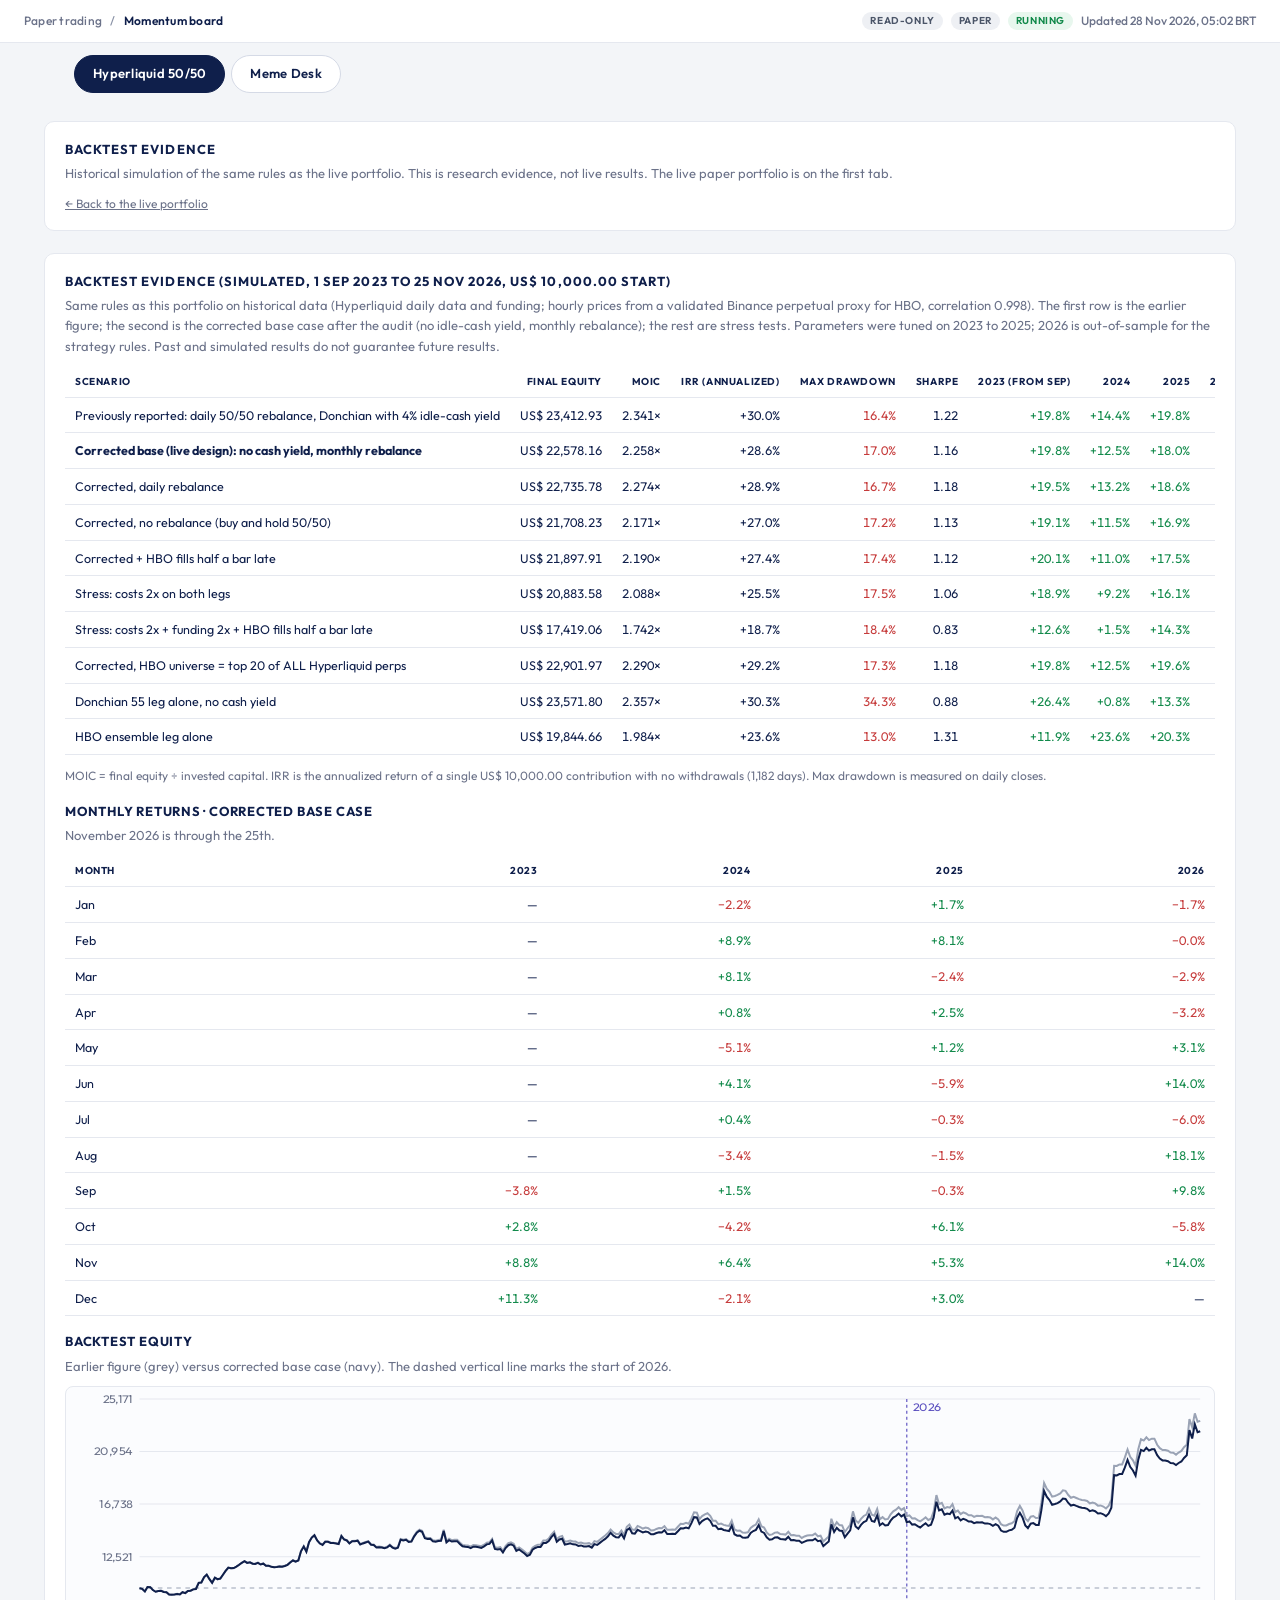
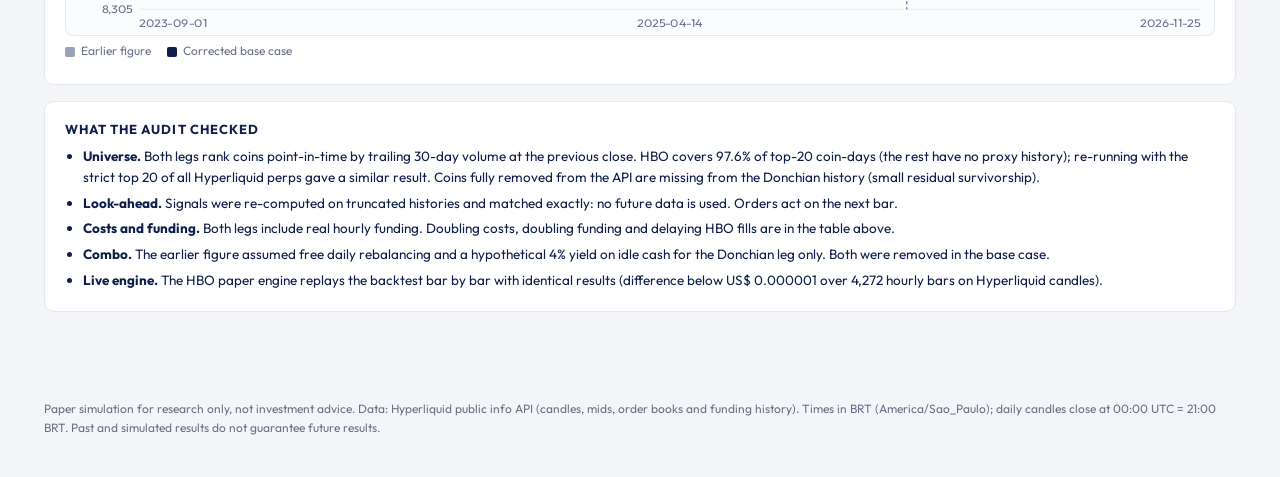
==== commit 76c6baf7: "paper run 2026-11-28 08:02 UTC" ====
--- a/backtest.html
+++ b/backtest.html
@@ -456,4 +456,4 @@
 svg.chart { height: 250px; } .panel h3 { font-size: 13px; letter-spacing: .06em; text-transform: uppercase; color: var(--navy); margin: 16px 0 4px; }
 .tabs-nav { display:flex; gap:6px; padding: 0 24px; margin: 12px auto 0; max-width: 1180px; } .tabs-nav a { padding: 8px 18px; border: 1px solid var(--line-strong); border-radius: 999px; background: var(--surface); color: var(--navy); font-size: 13px; font-weight: 600; text-decoration: none; letter-spacing: .02em; } .tabs-nav a.active { background: var(--navy); color: #fff; border-color: var(--navy); }
 .legend { display:flex; gap:16px; font-size:12px; color: var(--muted); margin-top:6px; } .legend i { display:inline-block; width:10px; height:10px; border-radius:2px; margin-right:6px; }
-</style></head><body><header class="top"><div class="crumb">Paper trading <span class="sep">/</span> <b>Momentum board</b></div><div class="top-right"><span class="badge badge-gray">Read-only</span><span class="badge badge-gray">Paper</span><span class="badge badge-green">Running</span><span class="clock">Updated 28 Nov 2026, 04:02 BRT</span></div></header><nav class="tabs-nav"><a href="index.html" class="active">Hyperliquid 50/50</a><a href="meme.html">Meme Desk</a></nav><main class="shell"><section class="intro"><h2>Backtest evidence</h2><p>Historical simulation of the same rules as the live portfolio. This is research evidence, not live results. The live paper portfolio is on the first tab.</p><p class="section-sub" style="margin:6px 0 0"><a href="index.html" style="color:#6b7289;font-size:12px">← Back to the live portfolio</a></p></section><section class="panel"><h2>Backtest evidence (simulated, 1 Sep 2023 to 25 Nov 2026, US$ 10,000.00 start)</h2><p class="section-sub">Same rules as this portfolio on historical data (Hyperliquid daily data and funding; hourly prices from a validated Binance perpetual proxy for HBO, correlation 0.998). The first row is the earlier figure; the second is the corrected base case after the audit (no idle-cash yield, monthly rebalance); the rest are stress tests. Parameters were tuned on 2023 to 2025; 2026 is out-of-sample for the strategy rules. Past and simulated results do not guarantee future results.</p><div class="table-wrap"><table><thead><tr><th class=l>Scenario</th><th>Final equity</th><th>MOIC</th><th>IRR (annualized)</th><th>Max drawdown</th><th>Sharpe</th><th>2023 (from Sep)</th><th>2024</th><th>2025</th><th>2026 (to 25 Nov)</th></tr></thead><tbody><tr><td class="l ">Previously reported: daily 50/50 rebalance, Donchian with 4% idle-cash yield</td><td class="">US$ 23,412.93</td><td class="">2.341×</td><td class="">+30.0%</td><td class="neg">16.4%</td><td class="">1.22</td><td class="pos">+19.8%</td><td class="pos">+14.4%</td><td class="pos">+19.8%</td><td class="pos">+42.6%</td></tr><tr><td class="l "><b>Corrected base (live design): no cash yield, monthly rebalance</b></td><td class="">US$ 22,578.16</td><td class="">2.258×</td><td class="">+28.6%</td><td class="neg">17.0%</td><td class="">1.16</td><td class="pos">+19.8%</td><td class="pos">+12.5%</td><td class="pos">+18.0%</td><td class="pos">+42.0%</td></tr><tr><td class="l ">Corrected, daily rebalance</td><td class="">US$ 22,735.78</td><td class="">2.274×</td><td class="">+28.9%</td><td class="neg">16.7%</td><td class="">1.18</td><td class="pos">+19.5%</td><td class="pos">+13.2%</td><td class="pos">+18.6%</td><td class="pos">+41.7%</td></tr><tr><td class="l ">Corrected, no rebalance (buy and hold 50/50)</td><td class="">US$ 21,708.23</td><td class="">2.171×</td><td class="">+27.0%</td><td class="neg">17.2%</td><td class="">1.13</td><td class="pos">+19.1%</td><td class="pos">+11.5%</td><td class="pos">+16.9%</td><td class="pos">+39.8%</td></tr><tr><td class="l ">Corrected + HBO fills half a bar late</td><td class="">US$ 21,897.91</td><td class="">2.190×</td><td class="">+27.4%</td><td class="neg">17.4%</td><td class="">1.12</td><td class="pos">+20.1%</td><td class="pos">+11.0%</td><td class="pos">+17.5%</td><td class="pos">+39.7%</td></tr><tr><td class="l ">Stress: costs 2x on both legs</td><td class="">US$ 20,883.58</td><td class="">2.088×</td><td class="">+25.5%</td><td class="neg">17.5%</td><td class="">1.06</td><td class="pos">+18.9%</td><td class="pos">+9.2%</td><td class="pos">+16.1%</td><td class="pos">+38.5%</td></tr><tr><td class="l ">Stress: costs 2x + funding 2x + HBO fills half a bar late</td><td class="">US$ 17,419.06</td><td class="">1.742×</td><td class="">+18.7%</td><td class="neg">18.4%</td><td class="">0.83</td><td class="pos">+12.6%</td><td class="pos">+1.5%</td><td class="pos">+14.3%</td><td class="pos">+33.3%</td></tr><tr><td class="l ">Corrected, HBO universe = top 20 of ALL Hyperliquid perps</td><td class="">US$ 22,901.97</td><td class="">2.290×</td><td class="">+29.2%</td><td class="neg">17.3%</td><td class="">1.18</td><td class="pos">+19.8%</td><td class="pos">+12.5%</td><td class="pos">+19.6%</td><td class="pos">+42.1%</td></tr><tr><td class="l ">Donchian 55 leg alone, no cash yield</td><td class="">US$ 23,571.80</td><td class="">2.357×</td><td class="">+30.3%</td><td class="neg">34.3%</td><td class="">0.88</td><td class="pos">+26.4%</td><td class="pos">+0.8%</td><td class="pos">+13.3%</td><td class="pos">+63.3%</td></tr><tr><td class="l ">HBO ensemble leg alone</td><td class="">US$ 19,844.66</td><td class="">1.984×</td><td class="">+23.6%</td><td class="neg">13.0%</td><td class="">1.31</td><td class="pos">+11.9%</td><td class="pos">+23.6%</td><td class="pos">+20.3%</td><td class="pos">+19.3%</td></tr></tbody></table></div><p class="rule-note">MOIC = final equity ÷ invested capital. IRR is the annualized return of a single US$ 10,000.00 contribution with no withdrawals (1,182 days). Max drawdown is measured on daily closes.</p><h3>Monthly returns · corrected base case</h3><p class="section-sub">November 2026 is through the 25th.</p><div class="table-wrap"><table><thead><tr><th class=l>Month</th><th>2023</th><th>2024</th><th>2025</th><th>2026</th></tr></thead><tbody><tr><td class="l ">Jan</td><td class="">—</td><td class="neg">−2.2%</td><td class="pos">+1.7%</td><td class="neg">−1.7%</td></tr><tr><td class="l ">Feb</td><td class="">—</td><td class="pos">+8.9%</td><td class="pos">+8.1%</td><td class="neg">−0.0%</td></tr><tr><td class="l ">Mar</td><td class="">—</td><td class="pos">+8.1%</td><td class="neg">−2.4%</td><td class="neg">−2.9%</td></tr><tr><td class="l ">Apr</td><td class="">—</td><td class="pos">+0.8%</td><td class="pos">+2.5%</td><td class="neg">−3.2%</td></tr><tr><td class="l ">May</td><td class="">—</td><td class="neg">−5.1%</td><td class="pos">+1.2%</td><td class="pos">+3.1%</td></tr><tr><td class="l ">Jun</td><td class="">—</td><td class="pos">+4.1%</td><td class="neg">−5.9%</td><td class="pos">+14.0%</td></tr><tr><td class="l ">Jul</td><td class="">—</td><td class="pos">+0.4%</td><td class="neg">−0.3%</td><td class="neg">−6.0%</td></tr><tr><td class="l ">Aug</td><td class="">—</td><td class="neg">−3.4%</td><td class="neg">−1.5%</td><td class="pos">+18.1%</td></tr><tr><td class="l ">Sep</td><td class="neg">−3.8%</td><td class="pos">+1.5%</td><td class="neg">−0.3%</td><td class="pos">+9.8%</td></tr><tr><td class="l ">Oct</td><td class="pos">+2.8%</td><td class="neg">−4.2%</td><td class="pos">+6.1%</td><td class="neg">−5.8%</td></tr><tr><td class="l ">Nov</td><td class="pos">+8.8%</td><td class="pos">+6.4%</td><td class="pos">+5.3%</td><td class="pos">+14.0%</td></tr><tr><td class="l ">Dec</td><td class="pos">+11.3%</td><td class="neg">−2.1%</td><td class="pos">+3.0%</td><td class="">—</td></tr></tbody></table></div><h3>Backtest equity</h3><p class="section-sub">Earlier figure (grey) versus corrected base case (navy). The dashed vertical line marks the start of 2026.</p><svg class="chart" viewBox="0 0 1000 250" preserveAspectRatio="none" role="img"><line x1="64" x2="988" y1="224.0" y2="224.0" stroke="#e5e8ef"/><text x="58" y="228.0" text-anchor="end" font-size="11" fill="#6b7289">8,305</text><line x1="64" x2="988" y1="171.0" y2="171.0" stroke="#e5e8ef"/><text x="58" y="175.0" text-anchor="end" font-size="11" fill="#6b7289">12,521</text><line x1="64" x2="988" y1="118.0" y2="118.0" stroke="#e5e8ef"/><text x="58" y="122.0" text-anchor="end" font-size="11" fill="#6b7289">16,738</text><line x1="64" x2="988" y1="65.0" y2="65.0" stroke="#e5e8ef"/><text x="58" y="69.0" text-anchor="end" font-size="11" fill="#6b7289">20,954</text><line x1="64" x2="988" y1="12.0" y2="12.0" stroke="#e5e8ef"/><text x="58" y="16.0" text-anchor="end" font-size="11" fill="#6b7289">25,171</text><line x1="64" x2="988" y1="202.7" y2="202.7" stroke="#9aa3b5" stroke-dasharray="4 4"/><line x1="732.4" x2="732.4" y1="12" y2="224" stroke="#5a4fbf" stroke-dasharray="3 3"/><text x="737.4" y="24" font-size="11" fill="#5a4fbf">2026</text><polyline points="64.0,202.7 66.3,203.5 68.7,206.1 71.0,201.7 73.4,201.7 75.7,204.7 78.1,206.4 80.4,205.6 82.8,205.3 85.1,206.5 87.5,206.8 89.8,209.1 92.1,209.2 94.5,209.1 96.8,208.5 99.2,208.9 101.5,206.7 103.9,207.7 106.2,205.5 108.6,205.1 110.9,203.8 113.2,203.4 115.6,197.2 117.9,197.0 120.3,191.9 122.6,189.5 125.0,193.9 127.3,197.2 129.7,192.3 132.0,193.9 134.4,193.2 136.7,189.5 139.0,185.5 141.4,182.2 143.7,182.8 146.1,182.7 148.4,181.2 150.8,179.3 153.1,177.3 155.5,175.6 157.8,177.3 160.2,176.7 162.5,178.0 164.8,178.2 167.2,177.1 169.5,178.7 171.9,177.9 174.2,180.1 176.6,180.2 178.9,181.1 181.3,181.6 183.6,181.3 185.9,180.6 188.3,180.9 190.6,180.2 193.0,179.0 195.3,176.7 197.7,174.6 200.0,175.8 202.4,174.6 204.7,165.2 207.1,160.4 209.4,165.6 211.7,156.3 214.1,151.7 216.4,149.6 218.8,154.7 221.1,157.3 223.5,158.6 225.8,155.7 228.2,155.8 230.5,156.8 232.9,156.9 235.2,157.4 237.5,158.0 239.9,150.0 242.2,153.5 244.6,154.4 246.9,157.6 249.3,155.2 251.6,155.1 254.0,154.5 256.3,158.4 258.6,157.3 261.0,156.2 263.3,155.4 265.7,158.4 268.0,158.7 270.4,161.2 272.7,160.8 275.1,161.3 277.4,162.0 279.8,161.0 282.1,158.9 284.4,161.2 286.8,162.3 289.1,161.4 291.5,153.1 293.8,153.9 296.2,153.2 298.5,155.5 300.9,155.1 303.2,149.9 305.6,145.9 307.9,143.9 310.2,144.9 312.6,151.4 314.9,152.1 317.3,152.1 319.6,154.5 322.0,154.9 324.3,154.1 326.7,153.7 329.0,143.8 331.4,155.2 333.7,153.0 336.0,154.4 338.4,154.0 340.7,154.0 343.1,156.8 345.4,159.2 347.8,159.6 350.1,159.7 352.5,160.9 354.8,159.4 357.1,159.5 359.5,159.9 361.8,160.5 364.2,159.0 366.5,156.9 368.9,156.5 371.2,153.0 373.6,161.6 375.9,162.1 378.3,161.5 380.6,165.2 382.9,160.5 385.3,157.5 387.6,156.6 390.0,158.0 392.3,163.2 394.7,161.7 397.0,163.6 399.4,165.8 401.7,168.3 404.1,167.0 406.4,162.0 408.7,160.1 411.1,158.9 413.4,158.8 415.8,154.8 418.1,154.7 420.5,152.8 422.8,148.8 425.2,145.8 427.5,153.4 429.8,151.0 432.2,150.2 434.5,156.0 436.9,155.5 439.2,154.7 441.6,155.8 443.9,155.8 446.3,157.3 448.6,156.8 451.0,157.8 453.3,157.8 455.6,157.4 458.0,159.0 460.3,155.3 462.7,156.1 465.0,153.9 467.4,151.8 469.7,149.8 472.1,147.2 474.4,143.7 476.8,146.6 479.1,148.1 481.4,148.2 483.8,144.7 486.1,149.1 488.5,140.9 490.8,138.7 493.2,143.8 495.5,144.0 497.9,140.0 500.2,141.2 502.5,142.7 504.9,141.7 507.2,142.3 509.6,144.6 511.9,144.5 514.3,143.1 516.6,142.2 519.0,142.4 521.3,140.2 523.7,144.0 526.0,143.9 528.3,143.6 530.7,143.9 533.0,140.9 535.4,137.9 537.7,138.0 540.1,137.0 542.4,137.9 544.8,132.4 547.1,126.3 549.5,126.6 551.8,133.2 554.1,130.1 556.5,128.4 558.8,127.3 561.2,129.8 563.5,134.8 565.9,134.8 568.2,138.3 570.6,137.7 572.9,139.0 575.2,139.6 577.6,140.1 579.9,134.7 582.3,143.4 584.6,144.9 587.0,144.6 589.3,146.7 591.7,146.8 594.0,146.5 596.4,142.0 598.7,140.0 601.0,138.7 603.4,133.5 605.7,140.3 608.1,141.7 610.4,146.7 612.8,149.1 615.1,148.6 617.5,146.8 619.8,146.5 622.2,148.2 624.5,148.4 626.8,148.8 629.2,145.9 631.5,149.4 633.9,149.2 636.2,149.9 638.6,150.0 640.9,152.2 643.3,150.7 645.6,149.8 647.9,149.5 650.3,149.4 652.6,147.8 655.0,150.5 657.3,149.8 659.7,155.7 662.0,153.2 664.4,150.7 666.7,132.8 669.1,140.8 671.4,136.3 673.7,139.2 676.1,139.6 678.4,146.2 680.8,142.4 683.1,138.9 685.5,125.4 687.8,134.5 690.2,136.9 692.5,132.9 694.9,130.0 697.2,128.6 699.5,122.4 701.9,128.8 704.2,129.7 706.6,123.0 708.9,133.3 711.3,131.2 713.6,133.5 716.0,133.0 718.3,128.4 720.6,125.3 723.0,123.7 725.3,121.2 727.7,123.9 730.0,122.1 732.4,130.3 734.7,129.4 737.1,132.5 739.4,132.3 741.8,134.2 744.1,135.5 746.4,133.5 748.8,131.4 751.1,134.1 753.5,132.8 755.8,125.4 758.2,109.0 760.5,118.0 762.9,116.8 765.2,122.4 767.6,121.0 769.9,121.7 772.2,118.0 774.6,126.0 776.9,124.6 779.3,128.1 781.6,126.4 784.0,127.5 786.3,129.3 788.7,129.3 791.0,130.9 793.4,129.9 795.7,130.1 798.0,129.9 800.4,131.2 802.7,131.0 805.1,131.6 807.4,133.5 809.8,131.6 812.1,133.4 814.5,138.3 816.8,139.7 819.1,139.6 821.5,138.1 823.8,137.4 826.2,135.3 828.5,125.2 830.9,119.9 833.2,124.5 835.6,132.5 837.9,135.3 840.3,130.7 842.6,130.1 844.9,132.0 847.3,131.9 849.6,116.9 852.0,96.8 854.3,102.5 856.7,105.7 859.0,110.6 861.4,109.9 863.7,108.8 866.1,107.2 868.4,104.2 870.7,104.7 873.1,108.9 875.4,111.7 877.8,110.8 880.1,111.9 882.5,113.0 884.8,113.9 887.2,114.2 889.5,114.9 891.8,117.3 894.2,116.4 896.5,117.3 898.9,119.6 901.2,119.4 903.6,120.5 905.9,122.5 908.3,119.6 910.6,113.4 913.0,79.4 915.3,79.6 917.6,78.0 920.0,78.0 922.3,71.2 924.7,63.1 927.0,70.3 929.4,73.9 931.7,79.4 934.1,62.4 936.4,52.6 938.8,54.0 941.1,50.7 943.4,53.5 945.8,52.1 948.1,52.1 950.5,58.2 952.8,61.7 955.2,63.5 957.5,63.6 959.9,64.3 962.2,66.1 964.5,66.3 966.9,68.2 969.2,66.1 971.6,64.4 973.9,60.7 976.3,58.1 978.6,32.3 981.0,40.6 983.3,26.6 985.7,35.1 988.0,34.1" fill="none" stroke="#9aa3b5" stroke-width="2" vector-effect="non-scaling-stroke"/><polyline points="64.0,202.8 66.3,203.5 68.7,206.1 71.0,201.7 73.4,201.8 75.7,204.7 78.1,206.4 80.4,205.7 82.8,205.4 85.1,206.6 87.5,206.9 89.8,209.2 92.1,209.4 94.5,209.2 96.8,208.7 99.2,209.1 101.5,206.9 103.9,207.8 106.2,205.7 108.6,205.3 110.9,204.0 113.2,203.6 115.6,197.4 117.9,197.1 120.3,191.6 122.6,189.0 125.0,193.7 127.3,197.4 129.7,192.2 132.0,193.7 134.4,193.1 136.7,189.3 139.0,185.4 141.4,182.0 143.7,182.6 146.1,182.5 148.4,181.1 150.8,179.2 153.1,177.2 155.5,175.5 157.8,177.3 160.2,176.7 162.5,178.1 164.8,178.3 167.2,177.2 169.5,178.9 171.9,178.1 174.2,180.2 176.6,180.3 178.9,181.3 181.3,181.8 183.6,181.5 185.9,180.9 188.3,181.2 190.6,180.4 193.0,179.3 195.3,176.9 197.7,174.9 200.0,176.1 202.4,174.9 204.7,165.6 207.1,160.8 209.4,166.1 211.7,156.5 214.1,151.8 216.4,149.4 218.8,154.7 221.1,157.8 223.5,159.2 225.8,156.1 228.2,156.1 230.5,157.2 232.9,157.2 235.2,157.7 237.5,158.3 239.9,150.2 242.2,153.7 244.6,154.7 246.9,157.6 249.3,155.4 251.6,155.4 254.0,154.9 256.3,158.8 258.6,157.7 261.0,156.7 263.3,155.9 265.7,159.0 268.0,159.3 270.4,161.8 272.7,161.5 275.1,161.9 277.4,162.6 279.8,161.7 282.1,159.6 284.4,161.9 286.8,162.9 289.1,162.1 291.5,153.9 293.8,154.7 296.2,154.0 298.5,156.3 300.9,155.9 303.2,150.8 305.6,146.8 307.9,144.9 310.2,146.0 312.6,152.5 314.9,153.2 317.3,153.0 319.6,155.6 322.0,156.0 324.3,155.3 326.7,155.0 329.0,145.1 331.4,156.6 333.7,154.4 336.0,155.8 338.4,155.5 340.7,155.4 343.1,158.2 345.4,160.6 347.8,161.1 350.1,161.2 352.5,162.5 354.8,161.0 357.1,161.1 359.5,161.6 361.8,162.2 364.2,160.6 366.5,158.6 368.9,158.2 371.2,154.7 373.6,163.3 375.9,163.9 378.3,163.3 380.6,166.9 382.9,162.4 385.3,159.5 387.6,158.6 390.0,160.0 392.3,165.3 394.7,163.8 397.0,165.8 399.4,167.9 401.7,170.4 404.1,169.1 406.4,164.1 408.7,162.3 411.1,161.2 413.4,161.2 415.8,157.3 418.1,157.2 420.5,155.3 422.8,151.4 425.2,148.3 427.5,156.1 429.8,153.7 432.2,153.0 434.5,158.8 436.9,158.3 439.2,157.6 441.6,158.6 443.9,158.7 446.3,160.2 448.6,159.7 451.0,160.7 453.3,160.8 455.6,160.4 458.0,162.0 460.3,158.4 462.7,159.2 465.0,157.1 467.4,155.0 469.7,153.1 472.1,150.5 474.4,146.9 476.8,149.9 479.1,151.4 481.4,151.6 483.8,148.1 486.1,152.6 488.5,144.3 490.8,142.3 493.2,147.5 495.5,147.8 497.9,144.0 500.2,145.2 502.5,146.6 504.9,145.8 507.2,146.3 509.6,148.5 511.9,148.4 514.3,147.2 516.6,146.4 519.0,146.6 521.3,144.4 523.7,148.2 526.0,148.1 528.3,147.9 530.7,148.1 533.0,145.4 535.4,142.4 537.7,142.6 540.1,141.6 542.4,142.5 544.8,137.2 547.1,131.2 549.5,131.5 551.8,138.1 554.1,135.1 556.5,133.5 558.8,132.4 561.2,134.9 563.5,139.8 565.9,139.9 568.2,143.4 570.6,142.8 572.9,144.1 575.2,144.7 577.6,145.2 579.9,139.8 582.3,148.4 584.6,149.9 587.0,149.7 589.3,151.7 591.7,151.9 594.0,151.5 596.4,147.1 598.7,145.2 601.0,144.0 603.4,139.2 605.7,145.7 608.1,147.1 610.4,151.5 612.8,153.9 615.1,153.5 617.5,151.7 619.8,151.5 622.2,153.2 624.5,153.4 626.8,153.8 629.2,151.0 631.5,154.4 633.9,154.2 636.2,154.9 638.6,155.0 640.9,157.1 643.3,155.8 645.6,154.8 647.9,154.6 650.3,154.5 652.6,152.9 655.0,155.4 657.3,154.8 659.7,160.5 662.0,158.1 664.4,155.8 666.7,138.4 669.1,146.1 671.4,141.9 673.7,144.7 676.1,145.1 678.4,151.4 680.8,147.9 683.1,144.5 685.5,131.4 687.8,140.6 690.2,142.9 692.5,139.0 694.9,136.2 697.2,134.9 699.5,128.6 701.9,135.1 704.2,135.9 706.6,129.3 708.9,139.4 711.3,137.4 713.6,139.6 716.0,139.2 718.3,134.7 720.6,131.7 723.0,130.1 725.3,127.6 727.7,130.4 730.0,128.6 732.4,136.5 734.7,135.5 737.1,138.7 739.4,138.4 741.8,140.3 744.1,141.6 746.4,139.4 748.8,137.3 751.1,140.0 753.5,138.8 755.8,131.5 758.2,115.6 760.5,124.4 762.9,123.2 765.2,128.8 767.6,127.5 769.9,128.2 772.2,124.6 774.6,132.4 776.9,131.0 779.3,134.4 781.6,132.8 784.0,133.9 786.3,135.7 788.7,135.7 791.0,137.3 793.4,136.4 795.7,136.6 798.0,136.4 800.4,137.7 802.7,137.5 805.1,138.2 807.4,140.0 809.8,138.2 812.1,139.9 814.5,144.7 816.8,146.0 819.1,146.0 821.5,144.5 823.8,143.9 826.2,141.9 828.5,132.0 830.9,126.8 833.2,131.5 835.6,139.5 837.9,142.2 840.3,137.8 842.6,137.2 844.9,139.0 847.3,139.0 849.6,124.4 852.0,104.8 854.3,110.6 856.7,113.9 859.0,118.7 861.4,118.0 863.7,117.0 866.1,115.4 868.4,112.5 870.7,112.9 873.1,116.9 875.4,119.5 877.8,118.8 880.1,119.9 882.5,120.9 884.8,121.7 887.2,122.0 889.5,122.8 891.8,125.1 894.2,124.4 896.5,125.2 898.9,127.5 901.2,127.2 903.6,128.3 905.9,130.2 908.3,127.5 910.6,121.6 913.0,88.9 915.3,89.1 917.6,87.7 920.0,87.7 922.3,81.3 924.7,73.4 927.0,80.5 929.4,84.1 931.7,89.4 934.1,73.0 936.4,63.4 938.8,64.6 941.1,61.2 943.4,64.1 945.8,62.8 948.1,62.8 950.5,68.7 952.8,72.1 955.2,74.0 957.5,74.1 959.9,74.8 962.2,76.6 964.5,76.8 966.9,78.7 969.2,76.6 971.6,75.1 973.9,71.5 976.3,68.9 978.6,43.5 981.0,51.9 983.3,37.4 985.7,45.6 988.0,44.6" fill="none" stroke="#0f1f4b" stroke-width="2" vector-effect="non-scaling-stroke"/><text x="64.0" y="242" text-anchor="start" font-size="11" fill="#6b7289">2023-09-01</text><text x="526.0" y="242" text-anchor="middle" font-size="11" fill="#6b7289">2025-04-14</text><text x="988.0" y="242" text-anchor="end" font-size="11" fill="#6b7289">2026-11-25</text></svg><div class="legend"><span><i style="background:#9aa3b5"></i>Earlier figure</span><span><i style="background:#0f1f4b"></i>Corrected base case</span></div></section><section class="panel"><h2>What the audit checked</h2><ul class="rules"><li><b>Universe.</b> Both legs rank coins point-in-time by trailing 30-day volume at the previous close. HBO covers 97.6% of top-20 coin-days (the rest have no proxy history); re-running with the strict top 20 of all Hyperliquid perps gave a similar result. Coins fully removed from the API are missing from the Donchian history (small residual survivorship).</li><li><b>Look-ahead.</b> Signals were re-computed on truncated histories and matched exactly: no future data is used. Orders act on the next bar.</li><li><b>Costs and funding.</b> Both legs include real hourly funding. Doubling costs, doubling funding and delaying HBO fills are in the table above.</li><li><b>Combo.</b> The earlier figure assumed free daily rebalancing and a hypothetical 4% yield on idle cash for the Donchian leg only. Both were removed in the base case.</li><li><b>Live engine.</b> The HBO paper engine replays the backtest bar by bar with identical results (difference below US$ 0.000001 over 4,272 hourly bars on Hyperliquid candles).</li></ul></section></main><footer class="foot">Paper simulation for research only, not investment advice. Data: Hyperliquid public info API (candles, mids, order books and funding history). Times in BRT (America/Sao_Paulo); daily candles close at 00:00 UTC = 21:00 BRT. Past and simulated results do not guarantee future results.</footer></body></html>+</style></head><body><header class="top"><div class="crumb">Paper trading <span class="sep">/</span> <b>Momentum board</b></div><div class="top-right"><span class="badge badge-gray">Read-only</span><span class="badge badge-gray">Paper</span><span class="badge badge-green">Running</span><span class="clock">Updated 28 Nov 2026, 05:02 BRT</span></div></header><nav class="tabs-nav"><a href="index.html" class="active">Hyperliquid 50/50</a><a href="meme.html">Meme Desk</a></nav><main class="shell"><section class="intro"><h2>Backtest evidence</h2><p>Historical simulation of the same rules as the live portfolio. This is research evidence, not live results. The live paper portfolio is on the first tab.</p><p class="section-sub" style="margin:6px 0 0"><a href="index.html" style="color:#6b7289;font-size:12px">← Back to the live portfolio</a></p></section><section class="panel"><h2>Backtest evidence (simulated, 1 Sep 2023 to 25 Nov 2026, US$ 10,000.00 start)</h2><p class="section-sub">Same rules as this portfolio on historical data (Hyperliquid daily data and funding; hourly prices from a validated Binance perpetual proxy for HBO, correlation 0.998). The first row is the earlier figure; the second is the corrected base case after the audit (no idle-cash yield, monthly rebalance); the rest are stress tests. Parameters were tuned on 2023 to 2025; 2026 is out-of-sample for the strategy rules. Past and simulated results do not guarantee future results.</p><div class="table-wrap"><table><thead><tr><th class=l>Scenario</th><th>Final equity</th><th>MOIC</th><th>IRR (annualized)</th><th>Max drawdown</th><th>Sharpe</th><th>2023 (from Sep)</th><th>2024</th><th>2025</th><th>2026 (to 25 Nov)</th></tr></thead><tbody><tr><td class="l ">Previously reported: daily 50/50 rebalance, Donchian with 4% idle-cash yield</td><td class="">US$ 23,412.93</td><td class="">2.341×</td><td class="">+30.0%</td><td class="neg">16.4%</td><td class="">1.22</td><td class="pos">+19.8%</td><td class="pos">+14.4%</td><td class="pos">+19.8%</td><td class="pos">+42.6%</td></tr><tr><td class="l "><b>Corrected base (live design): no cash yield, monthly rebalance</b></td><td class="">US$ 22,578.16</td><td class="">2.258×</td><td class="">+28.6%</td><td class="neg">17.0%</td><td class="">1.16</td><td class="pos">+19.8%</td><td class="pos">+12.5%</td><td class="pos">+18.0%</td><td class="pos">+42.0%</td></tr><tr><td class="l ">Corrected, daily rebalance</td><td class="">US$ 22,735.78</td><td class="">2.274×</td><td class="">+28.9%</td><td class="neg">16.7%</td><td class="">1.18</td><td class="pos">+19.5%</td><td class="pos">+13.2%</td><td class="pos">+18.6%</td><td class="pos">+41.7%</td></tr><tr><td class="l ">Corrected, no rebalance (buy and hold 50/50)</td><td class="">US$ 21,708.23</td><td class="">2.171×</td><td class="">+27.0%</td><td class="neg">17.2%</td><td class="">1.13</td><td class="pos">+19.1%</td><td class="pos">+11.5%</td><td class="pos">+16.9%</td><td class="pos">+39.8%</td></tr><tr><td class="l ">Corrected + HBO fills half a bar late</td><td class="">US$ 21,897.91</td><td class="">2.190×</td><td class="">+27.4%</td><td class="neg">17.4%</td><td class="">1.12</td><td class="pos">+20.1%</td><td class="pos">+11.0%</td><td class="pos">+17.5%</td><td class="pos">+39.7%</td></tr><tr><td class="l ">Stress: costs 2x on both legs</td><td class="">US$ 20,883.58</td><td class="">2.088×</td><td class="">+25.5%</td><td class="neg">17.5%</td><td class="">1.06</td><td class="pos">+18.9%</td><td class="pos">+9.2%</td><td class="pos">+16.1%</td><td class="pos">+38.5%</td></tr><tr><td class="l ">Stress: costs 2x + funding 2x + HBO fills half a bar late</td><td class="">US$ 17,419.06</td><td class="">1.742×</td><td class="">+18.7%</td><td class="neg">18.4%</td><td class="">0.83</td><td class="pos">+12.6%</td><td class="pos">+1.5%</td><td class="pos">+14.3%</td><td class="pos">+33.3%</td></tr><tr><td class="l ">Corrected, HBO universe = top 20 of ALL Hyperliquid perps</td><td class="">US$ 22,901.97</td><td class="">2.290×</td><td class="">+29.2%</td><td class="neg">17.3%</td><td class="">1.18</td><td class="pos">+19.8%</td><td class="pos">+12.5%</td><td class="pos">+19.6%</td><td class="pos">+42.1%</td></tr><tr><td class="l ">Donchian 55 leg alone, no cash yield</td><td class="">US$ 23,571.80</td><td class="">2.357×</td><td class="">+30.3%</td><td class="neg">34.3%</td><td class="">0.88</td><td class="pos">+26.4%</td><td class="pos">+0.8%</td><td class="pos">+13.3%</td><td class="pos">+63.3%</td></tr><tr><td class="l ">HBO ensemble leg alone</td><td class="">US$ 19,844.66</td><td class="">1.984×</td><td class="">+23.6%</td><td class="neg">13.0%</td><td class="">1.31</td><td class="pos">+11.9%</td><td class="pos">+23.6%</td><td class="pos">+20.3%</td><td class="pos">+19.3%</td></tr></tbody></table></div><p class="rule-note">MOIC = final equity ÷ invested capital. IRR is the annualized return of a single US$ 10,000.00 contribution with no withdrawals (1,182 days). Max drawdown is measured on daily closes.</p><h3>Monthly returns · corrected base case</h3><p class="section-sub">November 2026 is through the 25th.</p><div class="table-wrap"><table><thead><tr><th class=l>Month</th><th>2023</th><th>2024</th><th>2025</th><th>2026</th></tr></thead><tbody><tr><td class="l ">Jan</td><td class="">—</td><td class="neg">−2.2%</td><td class="pos">+1.7%</td><td class="neg">−1.7%</td></tr><tr><td class="l ">Feb</td><td class="">—</td><td class="pos">+8.9%</td><td class="pos">+8.1%</td><td class="neg">−0.0%</td></tr><tr><td class="l ">Mar</td><td class="">—</td><td class="pos">+8.1%</td><td class="neg">−2.4%</td><td class="neg">−2.9%</td></tr><tr><td class="l ">Apr</td><td class="">—</td><td class="pos">+0.8%</td><td class="pos">+2.5%</td><td class="neg">−3.2%</td></tr><tr><td class="l ">May</td><td class="">—</td><td class="neg">−5.1%</td><td class="pos">+1.2%</td><td class="pos">+3.1%</td></tr><tr><td class="l ">Jun</td><td class="">—</td><td class="pos">+4.1%</td><td class="neg">−5.9%</td><td class="pos">+14.0%</td></tr><tr><td class="l ">Jul</td><td class="">—</td><td class="pos">+0.4%</td><td class="neg">−0.3%</td><td class="neg">−6.0%</td></tr><tr><td class="l ">Aug</td><td class="">—</td><td class="neg">−3.4%</td><td class="neg">−1.5%</td><td class="pos">+18.1%</td></tr><tr><td class="l ">Sep</td><td class="neg">−3.8%</td><td class="pos">+1.5%</td><td class="neg">−0.3%</td><td class="pos">+9.8%</td></tr><tr><td class="l ">Oct</td><td class="pos">+2.8%</td><td class="neg">−4.2%</td><td class="pos">+6.1%</td><td class="neg">−5.8%</td></tr><tr><td class="l ">Nov</td><td class="pos">+8.8%</td><td class="pos">+6.4%</td><td class="pos">+5.3%</td><td class="pos">+14.0%</td></tr><tr><td class="l ">Dec</td><td class="pos">+11.3%</td><td class="neg">−2.1%</td><td class="pos">+3.0%</td><td class="">—</td></tr></tbody></table></div><h3>Backtest equity</h3><p class="section-sub">Earlier figure (grey) versus corrected base case (navy). The dashed vertical line marks the start of 2026.</p><svg class="chart" viewBox="0 0 1000 250" preserveAspectRatio="none" role="img"><line x1="64" x2="988" y1="224.0" y2="224.0" stroke="#e5e8ef"/><text x="58" y="228.0" text-anchor="end" font-size="11" fill="#6b7289">8,305</text><line x1="64" x2="988" y1="171.0" y2="171.0" stroke="#e5e8ef"/><text x="58" y="175.0" text-anchor="end" font-size="11" fill="#6b7289">12,521</text><line x1="64" x2="988" y1="118.0" y2="118.0" stroke="#e5e8ef"/><text x="58" y="122.0" text-anchor="end" font-size="11" fill="#6b7289">16,738</text><line x1="64" x2="988" y1="65.0" y2="65.0" stroke="#e5e8ef"/><text x="58" y="69.0" text-anchor="end" font-size="11" fill="#6b7289">20,954</text><line x1="64" x2="988" y1="12.0" y2="12.0" stroke="#e5e8ef"/><text x="58" y="16.0" text-anchor="end" font-size="11" fill="#6b7289">25,171</text><line x1="64" x2="988" y1="202.7" y2="202.7" stroke="#9aa3b5" stroke-dasharray="4 4"/><line x1="732.4" x2="732.4" y1="12" y2="224" stroke="#5a4fbf" stroke-dasharray="3 3"/><text x="737.4" y="24" font-size="11" fill="#5a4fbf">2026</text><polyline points="64.0,202.7 66.3,203.5 68.7,206.1 71.0,201.7 73.4,201.7 75.7,204.7 78.1,206.4 80.4,205.6 82.8,205.3 85.1,206.5 87.5,206.8 89.8,209.1 92.1,209.2 94.5,209.1 96.8,208.5 99.2,208.9 101.5,206.7 103.9,207.7 106.2,205.5 108.6,205.1 110.9,203.8 113.2,203.4 115.6,197.2 117.9,197.0 120.3,191.9 122.6,189.5 125.0,193.9 127.3,197.2 129.7,192.3 132.0,193.9 134.4,193.2 136.7,189.5 139.0,185.5 141.4,182.2 143.7,182.8 146.1,182.7 148.4,181.2 150.8,179.3 153.1,177.3 155.5,175.6 157.8,177.3 160.2,176.7 162.5,178.0 164.8,178.2 167.2,177.1 169.5,178.7 171.9,177.9 174.2,180.1 176.6,180.2 178.9,181.1 181.3,181.6 183.6,181.3 185.9,180.6 188.3,180.9 190.6,180.2 193.0,179.0 195.3,176.7 197.7,174.6 200.0,175.8 202.4,174.6 204.7,165.2 207.1,160.4 209.4,165.6 211.7,156.3 214.1,151.7 216.4,149.6 218.8,154.7 221.1,157.3 223.5,158.6 225.8,155.7 228.2,155.8 230.5,156.8 232.9,156.9 235.2,157.4 237.5,158.0 239.9,150.0 242.2,153.5 244.6,154.4 246.9,157.6 249.3,155.2 251.6,155.1 254.0,154.5 256.3,158.4 258.6,157.3 261.0,156.2 263.3,155.4 265.7,158.4 268.0,158.7 270.4,161.2 272.7,160.8 275.1,161.3 277.4,162.0 279.8,161.0 282.1,158.9 284.4,161.2 286.8,162.3 289.1,161.4 291.5,153.1 293.8,153.9 296.2,153.2 298.5,155.5 300.9,155.1 303.2,149.9 305.6,145.9 307.9,143.9 310.2,144.9 312.6,151.4 314.9,152.1 317.3,152.1 319.6,154.5 322.0,154.9 324.3,154.1 326.7,153.7 329.0,143.8 331.4,155.2 333.7,153.0 336.0,154.4 338.4,154.0 340.7,154.0 343.1,156.8 345.4,159.2 347.8,159.6 350.1,159.7 352.5,160.9 354.8,159.4 357.1,159.5 359.5,159.9 361.8,160.5 364.2,159.0 366.5,156.9 368.9,156.5 371.2,153.0 373.6,161.6 375.9,162.1 378.3,161.5 380.6,165.2 382.9,160.5 385.3,157.5 387.6,156.6 390.0,158.0 392.3,163.2 394.7,161.7 397.0,163.6 399.4,165.8 401.7,168.3 404.1,167.0 406.4,162.0 408.7,160.1 411.1,158.9 413.4,158.8 415.8,154.8 418.1,154.7 420.5,152.8 422.8,148.8 425.2,145.8 427.5,153.4 429.8,151.0 432.2,150.2 434.5,156.0 436.9,155.5 439.2,154.7 441.6,155.8 443.9,155.8 446.3,157.3 448.6,156.8 451.0,157.8 453.3,157.8 455.6,157.4 458.0,159.0 460.3,155.3 462.7,156.1 465.0,153.9 467.4,151.8 469.7,149.8 472.1,147.2 474.4,143.7 476.8,146.6 479.1,148.1 481.4,148.2 483.8,144.7 486.1,149.1 488.5,140.9 490.8,138.7 493.2,143.8 495.5,144.0 497.9,140.0 500.2,141.2 502.5,142.7 504.9,141.7 507.2,142.3 509.6,144.6 511.9,144.5 514.3,143.1 516.6,142.2 519.0,142.4 521.3,140.2 523.7,144.0 526.0,143.9 528.3,143.6 530.7,143.9 533.0,140.9 535.4,137.9 537.7,138.0 540.1,137.0 542.4,137.9 544.8,132.4 547.1,126.3 549.5,126.6 551.8,133.2 554.1,130.1 556.5,128.4 558.8,127.3 561.2,129.8 563.5,134.8 565.9,134.8 568.2,138.3 570.6,137.7 572.9,139.0 575.2,139.6 577.6,140.1 579.9,134.7 582.3,143.4 584.6,144.9 587.0,144.6 589.3,146.7 591.7,146.8 594.0,146.5 596.4,142.0 598.7,140.0 601.0,138.7 603.4,133.5 605.7,140.3 608.1,141.7 610.4,146.7 612.8,149.1 615.1,148.6 617.5,146.8 619.8,146.5 622.2,148.2 624.5,148.4 626.8,148.8 629.2,145.9 631.5,149.4 633.9,149.2 636.2,149.9 638.6,150.0 640.9,152.2 643.3,150.7 645.6,149.8 647.9,149.5 650.3,149.4 652.6,147.8 655.0,150.5 657.3,149.8 659.7,155.7 662.0,153.2 664.4,150.7 666.7,132.8 669.1,140.8 671.4,136.3 673.7,139.2 676.1,139.6 678.4,146.2 680.8,142.4 683.1,138.9 685.5,125.4 687.8,134.5 690.2,136.9 692.5,132.9 694.9,130.0 697.2,128.6 699.5,122.4 701.9,128.8 704.2,129.7 706.6,123.0 708.9,133.3 711.3,131.2 713.6,133.5 716.0,133.0 718.3,128.4 720.6,125.3 723.0,123.7 725.3,121.2 727.7,123.9 730.0,122.1 732.4,130.3 734.7,129.4 737.1,132.5 739.4,132.3 741.8,134.2 744.1,135.5 746.4,133.5 748.8,131.4 751.1,134.1 753.5,132.8 755.8,125.4 758.2,109.0 760.5,118.0 762.9,116.8 765.2,122.4 767.6,121.0 769.9,121.7 772.2,118.0 774.6,126.0 776.9,124.6 779.3,128.1 781.6,126.4 784.0,127.5 786.3,129.3 788.7,129.3 791.0,130.9 793.4,129.9 795.7,130.1 798.0,129.9 800.4,131.2 802.7,131.0 805.1,131.6 807.4,133.5 809.8,131.6 812.1,133.4 814.5,138.3 816.8,139.7 819.1,139.6 821.5,138.1 823.8,137.4 826.2,135.3 828.5,125.2 830.9,119.9 833.2,124.5 835.6,132.5 837.9,135.3 840.3,130.7 842.6,130.1 844.9,132.0 847.3,131.9 849.6,116.9 852.0,96.8 854.3,102.5 856.7,105.7 859.0,110.6 861.4,109.9 863.7,108.8 866.1,107.2 868.4,104.2 870.7,104.7 873.1,108.9 875.4,111.7 877.8,110.8 880.1,111.9 882.5,113.0 884.8,113.9 887.2,114.2 889.5,114.9 891.8,117.3 894.2,116.4 896.5,117.3 898.9,119.6 901.2,119.4 903.6,120.5 905.9,122.5 908.3,119.6 910.6,113.4 913.0,79.4 915.3,79.6 917.6,78.0 920.0,78.0 922.3,71.2 924.7,63.1 927.0,70.3 929.4,73.9 931.7,79.4 934.1,62.4 936.4,52.6 938.8,54.0 941.1,50.7 943.4,53.5 945.8,52.1 948.1,52.1 950.5,58.2 952.8,61.7 955.2,63.5 957.5,63.6 959.9,64.3 962.2,66.1 964.5,66.3 966.9,68.2 969.2,66.1 971.6,64.4 973.9,60.7 976.3,58.1 978.6,32.3 981.0,40.6 983.3,26.6 985.7,35.1 988.0,34.1" fill="none" stroke="#9aa3b5" stroke-width="2" vector-effect="non-scaling-stroke"/><polyline points="64.0,202.8 66.3,203.5 68.7,206.1 71.0,201.7 73.4,201.8 75.7,204.7 78.1,206.4 80.4,205.7 82.8,205.4 85.1,206.6 87.5,206.9 89.8,209.2 92.1,209.4 94.5,209.2 96.8,208.7 99.2,209.1 101.5,206.9 103.9,207.8 106.2,205.7 108.6,205.3 110.9,204.0 113.2,203.6 115.6,197.4 117.9,197.1 120.3,191.6 122.6,189.0 125.0,193.7 127.3,197.4 129.7,192.2 132.0,193.7 134.4,193.1 136.7,189.3 139.0,185.4 141.4,182.0 143.7,182.6 146.1,182.5 148.4,181.1 150.8,179.2 153.1,177.2 155.5,175.5 157.8,177.3 160.2,176.7 162.5,178.1 164.8,178.3 167.2,177.2 169.5,178.9 171.9,178.1 174.2,180.2 176.6,180.3 178.9,181.3 181.3,181.8 183.6,181.5 185.9,180.9 188.3,181.2 190.6,180.4 193.0,179.3 195.3,176.9 197.7,174.9 200.0,176.1 202.4,174.9 204.7,165.6 207.1,160.8 209.4,166.1 211.7,156.5 214.1,151.8 216.4,149.4 218.8,154.7 221.1,157.8 223.5,159.2 225.8,156.1 228.2,156.1 230.5,157.2 232.9,157.2 235.2,157.7 237.5,158.3 239.9,150.2 242.2,153.7 244.6,154.7 246.9,157.6 249.3,155.4 251.6,155.4 254.0,154.9 256.3,158.8 258.6,157.7 261.0,156.7 263.3,155.9 265.7,159.0 268.0,159.3 270.4,161.8 272.7,161.5 275.1,161.9 277.4,162.6 279.8,161.7 282.1,159.6 284.4,161.9 286.8,162.9 289.1,162.1 291.5,153.9 293.8,154.7 296.2,154.0 298.5,156.3 300.9,155.9 303.2,150.8 305.6,146.8 307.9,144.9 310.2,146.0 312.6,152.5 314.9,153.2 317.3,153.0 319.6,155.6 322.0,156.0 324.3,155.3 326.7,155.0 329.0,145.1 331.4,156.6 333.7,154.4 336.0,155.8 338.4,155.5 340.7,155.4 343.1,158.2 345.4,160.6 347.8,161.1 350.1,161.2 352.5,162.5 354.8,161.0 357.1,161.1 359.5,161.6 361.8,162.2 364.2,160.6 366.5,158.6 368.9,158.2 371.2,154.7 373.6,163.3 375.9,163.9 378.3,163.3 380.6,166.9 382.9,162.4 385.3,159.5 387.6,158.6 390.0,160.0 392.3,165.3 394.7,163.8 397.0,165.8 399.4,167.9 401.7,170.4 404.1,169.1 406.4,164.1 408.7,162.3 411.1,161.2 413.4,161.2 415.8,157.3 418.1,157.2 420.5,155.3 422.8,151.4 425.2,148.3 427.5,156.1 429.8,153.7 432.2,153.0 434.5,158.8 436.9,158.3 439.2,157.6 441.6,158.6 443.9,158.7 446.3,160.2 448.6,159.7 451.0,160.7 453.3,160.8 455.6,160.4 458.0,162.0 460.3,158.4 462.7,159.2 465.0,157.1 467.4,155.0 469.7,153.1 472.1,150.5 474.4,146.9 476.8,149.9 479.1,151.4 481.4,151.6 483.8,148.1 486.1,152.6 488.5,144.3 490.8,142.3 493.2,147.5 495.5,147.8 497.9,144.0 500.2,145.2 502.5,146.6 504.9,145.8 507.2,146.3 509.6,148.5 511.9,148.4 514.3,147.2 516.6,146.4 519.0,146.6 521.3,144.4 523.7,148.2 526.0,148.1 528.3,147.9 530.7,148.1 533.0,145.4 535.4,142.4 537.7,142.6 540.1,141.6 542.4,142.5 544.8,137.2 547.1,131.2 549.5,131.5 551.8,138.1 554.1,135.1 556.5,133.5 558.8,132.4 561.2,134.9 563.5,139.8 565.9,139.9 568.2,143.4 570.6,142.8 572.9,144.1 575.2,144.7 577.6,145.2 579.9,139.8 582.3,148.4 584.6,149.9 587.0,149.7 589.3,151.7 591.7,151.9 594.0,151.5 596.4,147.1 598.7,145.2 601.0,144.0 603.4,139.2 605.7,145.7 608.1,147.1 610.4,151.5 612.8,153.9 615.1,153.5 617.5,151.7 619.8,151.5 622.2,153.2 624.5,153.4 626.8,153.8 629.2,151.0 631.5,154.4 633.9,154.2 636.2,154.9 638.6,155.0 640.9,157.1 643.3,155.8 645.6,154.8 647.9,154.6 650.3,154.5 652.6,152.9 655.0,155.4 657.3,154.8 659.7,160.5 662.0,158.1 664.4,155.8 666.7,138.4 669.1,146.1 671.4,141.9 673.7,144.7 676.1,145.1 678.4,151.4 680.8,147.9 683.1,144.5 685.5,131.4 687.8,140.6 690.2,142.9 692.5,139.0 694.9,136.2 697.2,134.9 699.5,128.6 701.9,135.1 704.2,135.9 706.6,129.3 708.9,139.4 711.3,137.4 713.6,139.6 716.0,139.2 718.3,134.7 720.6,131.7 723.0,130.1 725.3,127.6 727.7,130.4 730.0,128.6 732.4,136.5 734.7,135.5 737.1,138.7 739.4,138.4 741.8,140.3 744.1,141.6 746.4,139.4 748.8,137.3 751.1,140.0 753.5,138.8 755.8,131.5 758.2,115.6 760.5,124.4 762.9,123.2 765.2,128.8 767.6,127.5 769.9,128.2 772.2,124.6 774.6,132.4 776.9,131.0 779.3,134.4 781.6,132.8 784.0,133.9 786.3,135.7 788.7,135.7 791.0,137.3 793.4,136.4 795.7,136.6 798.0,136.4 800.4,137.7 802.7,137.5 805.1,138.2 807.4,140.0 809.8,138.2 812.1,139.9 814.5,144.7 816.8,146.0 819.1,146.0 821.5,144.5 823.8,143.9 826.2,141.9 828.5,132.0 830.9,126.8 833.2,131.5 835.6,139.5 837.9,142.2 840.3,137.8 842.6,137.2 844.9,139.0 847.3,139.0 849.6,124.4 852.0,104.8 854.3,110.6 856.7,113.9 859.0,118.7 861.4,118.0 863.7,117.0 866.1,115.4 868.4,112.5 870.7,112.9 873.1,116.9 875.4,119.5 877.8,118.8 880.1,119.9 882.5,120.9 884.8,121.7 887.2,122.0 889.5,122.8 891.8,125.1 894.2,124.4 896.5,125.2 898.9,127.5 901.2,127.2 903.6,128.3 905.9,130.2 908.3,127.5 910.6,121.6 913.0,88.9 915.3,89.1 917.6,87.7 920.0,87.7 922.3,81.3 924.7,73.4 927.0,80.5 929.4,84.1 931.7,89.4 934.1,73.0 936.4,63.4 938.8,64.6 941.1,61.2 943.4,64.1 945.8,62.8 948.1,62.8 950.5,68.7 952.8,72.1 955.2,74.0 957.5,74.1 959.9,74.8 962.2,76.6 964.5,76.8 966.9,78.7 969.2,76.6 971.6,75.1 973.9,71.5 976.3,68.9 978.6,43.5 981.0,51.9 983.3,37.4 985.7,45.6 988.0,44.6" fill="none" stroke="#0f1f4b" stroke-width="2" vector-effect="non-scaling-stroke"/><text x="64.0" y="242" text-anchor="start" font-size="11" fill="#6b7289">2023-09-01</text><text x="526.0" y="242" text-anchor="middle" font-size="11" fill="#6b7289">2025-04-14</text><text x="988.0" y="242" text-anchor="end" font-size="11" fill="#6b7289">2026-11-25</text></svg><div class="legend"><span><i style="background:#9aa3b5"></i>Earlier figure</span><span><i style="background:#0f1f4b"></i>Corrected base case</span></div></section><section class="panel"><h2>What the audit checked</h2><ul class="rules"><li><b>Universe.</b> Both legs rank coins point-in-time by trailing 30-day volume at the previous close. HBO covers 97.6% of top-20 coin-days (the rest have no proxy history); re-running with the strict top 20 of all Hyperliquid perps gave a similar result. Coins fully removed from the API are missing from the Donchian history (small residual survivorship).</li><li><b>Look-ahead.</b> Signals were re-computed on truncated histories and matched exactly: no future data is used. Orders act on the next bar.</li><li><b>Costs and funding.</b> Both legs include real hourly funding. Doubling costs, doubling funding and delaying HBO fills are in the table above.</li><li><b>Combo.</b> The earlier figure assumed free daily rebalancing and a hypothetical 4% yield on idle cash for the Donchian leg only. Both were removed in the base case.</li><li><b>Live engine.</b> The HBO paper engine replays the backtest bar by bar with identical results (difference below US$ 0.000001 over 4,272 hourly bars on Hyperliquid candles).</li></ul></section></main><footer class="foot">Paper simulation for research only, not investment advice. Data: Hyperliquid public info API (candles, mids, order books and funding history). Times in BRT (America/Sao_Paulo); daily candles close at 00:00 UTC = 21:00 BRT. Past and simulated results do not guarantee future results.</footer></body></html>
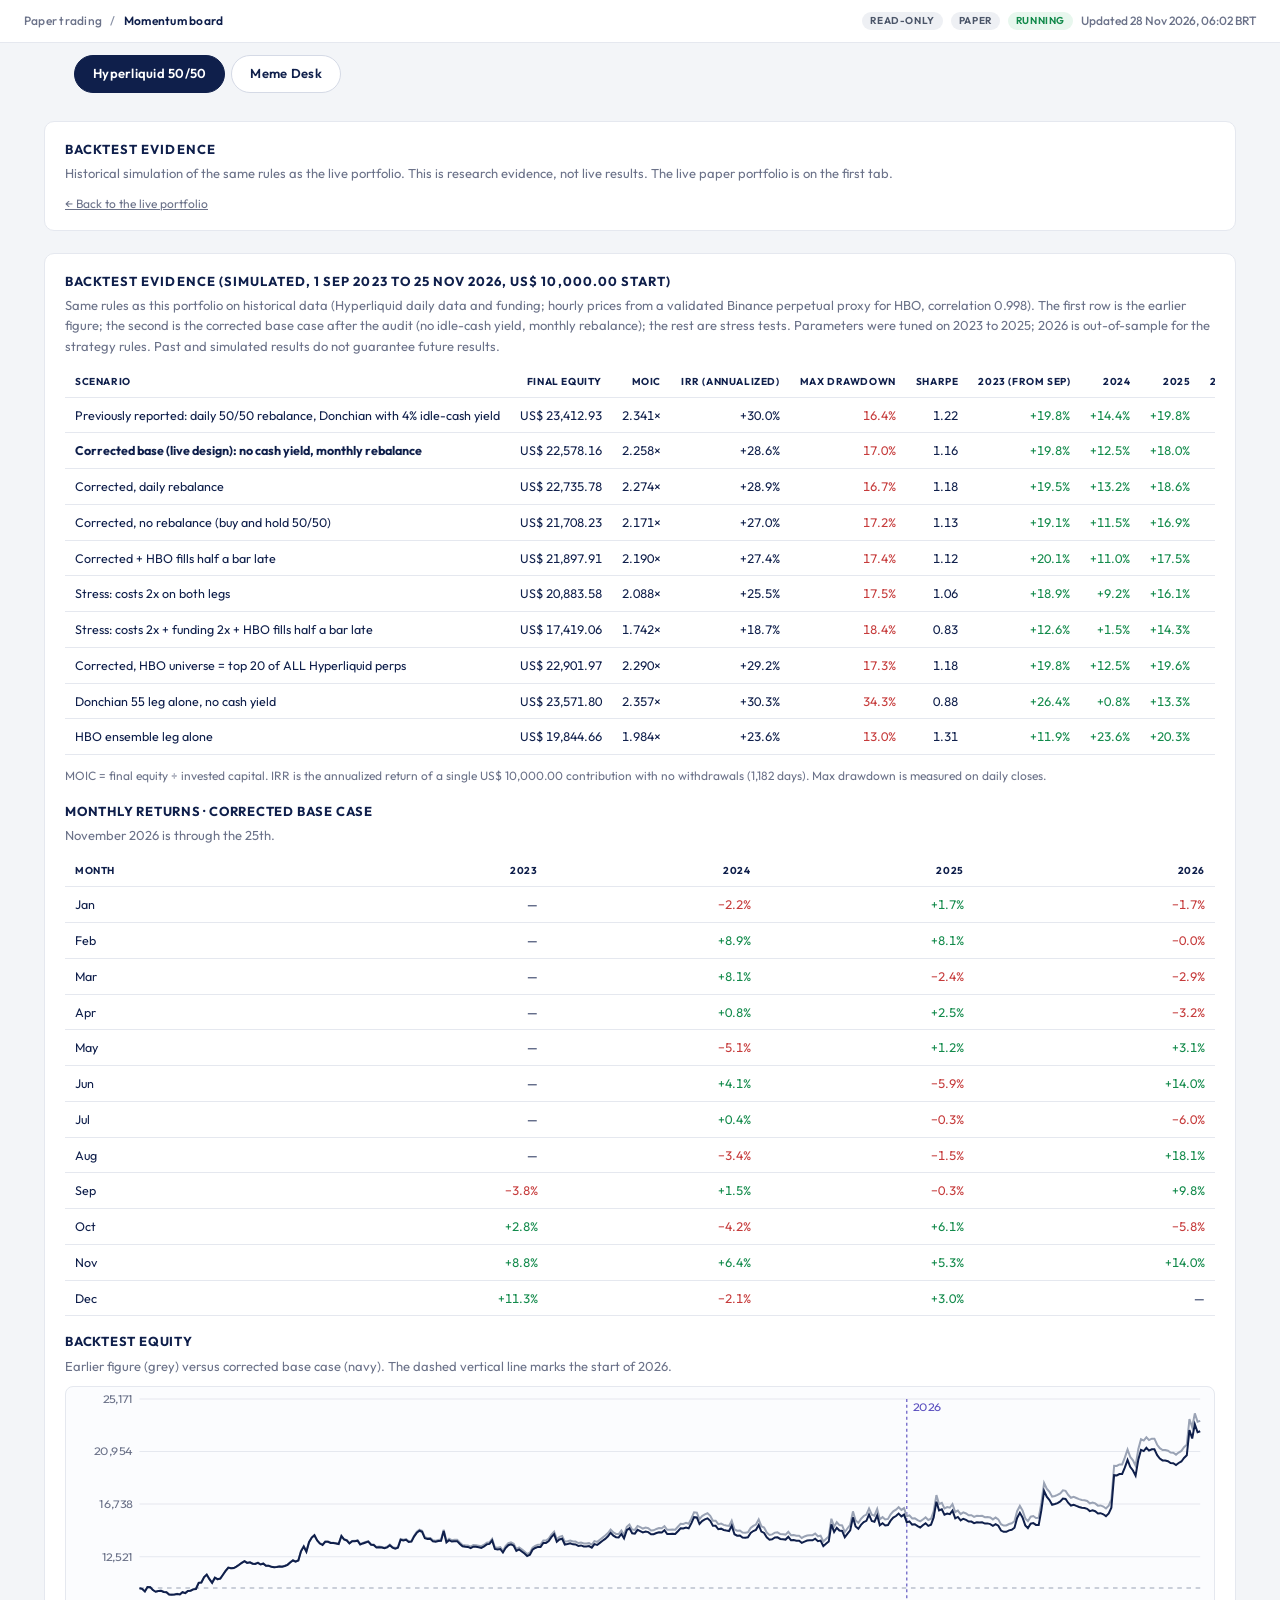
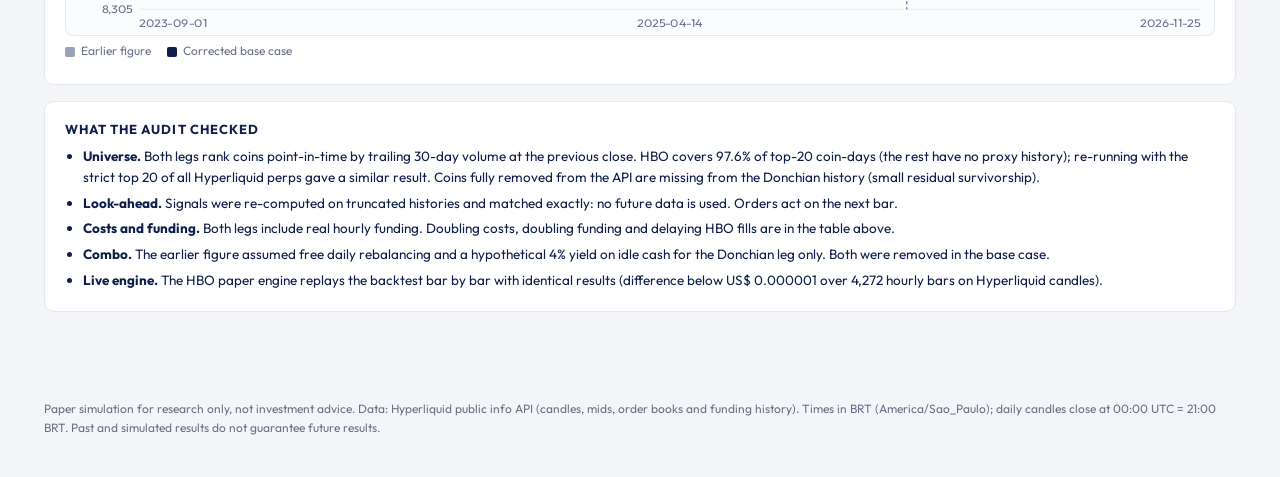
==== commit 2671b645: "paper run 2026-11-28 09:02 UTC" ====
--- a/backtest.html
+++ b/backtest.html
@@ -456,4 +456,4 @@
 svg.chart { height: 250px; } .panel h3 { font-size: 13px; letter-spacing: .06em; text-transform: uppercase; color: var(--navy); margin: 16px 0 4px; }
 .tabs-nav { display:flex; gap:6px; padding: 0 24px; margin: 12px auto 0; max-width: 1180px; } .tabs-nav a { padding: 8px 18px; border: 1px solid var(--line-strong); border-radius: 999px; background: var(--surface); color: var(--navy); font-size: 13px; font-weight: 600; text-decoration: none; letter-spacing: .02em; } .tabs-nav a.active { background: var(--navy); color: #fff; border-color: var(--navy); }
 .legend { display:flex; gap:16px; font-size:12px; color: var(--muted); margin-top:6px; } .legend i { display:inline-block; width:10px; height:10px; border-radius:2px; margin-right:6px; }
-</style></head><body><header class="top"><div class="crumb">Paper trading <span class="sep">/</span> <b>Momentum board</b></div><div class="top-right"><span class="badge badge-gray">Read-only</span><span class="badge badge-gray">Paper</span><span class="badge badge-green">Running</span><span class="clock">Updated 28 Nov 2026, 05:02 BRT</span></div></header><nav class="tabs-nav"><a href="index.html" class="active">Hyperliquid 50/50</a><a href="meme.html">Meme Desk</a></nav><main class="shell"><section class="intro"><h2>Backtest evidence</h2><p>Historical simulation of the same rules as the live portfolio. This is research evidence, not live results. The live paper portfolio is on the first tab.</p><p class="section-sub" style="margin:6px 0 0"><a href="index.html" style="color:#6b7289;font-size:12px">← Back to the live portfolio</a></p></section><section class="panel"><h2>Backtest evidence (simulated, 1 Sep 2023 to 25 Nov 2026, US$ 10,000.00 start)</h2><p class="section-sub">Same rules as this portfolio on historical data (Hyperliquid daily data and funding; hourly prices from a validated Binance perpetual proxy for HBO, correlation 0.998). The first row is the earlier figure; the second is the corrected base case after the audit (no idle-cash yield, monthly rebalance); the rest are stress tests. Parameters were tuned on 2023 to 2025; 2026 is out-of-sample for the strategy rules. Past and simulated results do not guarantee future results.</p><div class="table-wrap"><table><thead><tr><th class=l>Scenario</th><th>Final equity</th><th>MOIC</th><th>IRR (annualized)</th><th>Max drawdown</th><th>Sharpe</th><th>2023 (from Sep)</th><th>2024</th><th>2025</th><th>2026 (to 25 Nov)</th></tr></thead><tbody><tr><td class="l ">Previously reported: daily 50/50 rebalance, Donchian with 4% idle-cash yield</td><td class="">US$ 23,412.93</td><td class="">2.341×</td><td class="">+30.0%</td><td class="neg">16.4%</td><td class="">1.22</td><td class="pos">+19.8%</td><td class="pos">+14.4%</td><td class="pos">+19.8%</td><td class="pos">+42.6%</td></tr><tr><td class="l "><b>Corrected base (live design): no cash yield, monthly rebalance</b></td><td class="">US$ 22,578.16</td><td class="">2.258×</td><td class="">+28.6%</td><td class="neg">17.0%</td><td class="">1.16</td><td class="pos">+19.8%</td><td class="pos">+12.5%</td><td class="pos">+18.0%</td><td class="pos">+42.0%</td></tr><tr><td class="l ">Corrected, daily rebalance</td><td class="">US$ 22,735.78</td><td class="">2.274×</td><td class="">+28.9%</td><td class="neg">16.7%</td><td class="">1.18</td><td class="pos">+19.5%</td><td class="pos">+13.2%</td><td class="pos">+18.6%</td><td class="pos">+41.7%</td></tr><tr><td class="l ">Corrected, no rebalance (buy and hold 50/50)</td><td class="">US$ 21,708.23</td><td class="">2.171×</td><td class="">+27.0%</td><td class="neg">17.2%</td><td class="">1.13</td><td class="pos">+19.1%</td><td class="pos">+11.5%</td><td class="pos">+16.9%</td><td class="pos">+39.8%</td></tr><tr><td class="l ">Corrected + HBO fills half a bar late</td><td class="">US$ 21,897.91</td><td class="">2.190×</td><td class="">+27.4%</td><td class="neg">17.4%</td><td class="">1.12</td><td class="pos">+20.1%</td><td class="pos">+11.0%</td><td class="pos">+17.5%</td><td class="pos">+39.7%</td></tr><tr><td class="l ">Stress: costs 2x on both legs</td><td class="">US$ 20,883.58</td><td class="">2.088×</td><td class="">+25.5%</td><td class="neg">17.5%</td><td class="">1.06</td><td class="pos">+18.9%</td><td class="pos">+9.2%</td><td class="pos">+16.1%</td><td class="pos">+38.5%</td></tr><tr><td class="l ">Stress: costs 2x + funding 2x + HBO fills half a bar late</td><td class="">US$ 17,419.06</td><td class="">1.742×</td><td class="">+18.7%</td><td class="neg">18.4%</td><td class="">0.83</td><td class="pos">+12.6%</td><td class="pos">+1.5%</td><td class="pos">+14.3%</td><td class="pos">+33.3%</td></tr><tr><td class="l ">Corrected, HBO universe = top 20 of ALL Hyperliquid perps</td><td class="">US$ 22,901.97</td><td class="">2.290×</td><td class="">+29.2%</td><td class="neg">17.3%</td><td class="">1.18</td><td class="pos">+19.8%</td><td class="pos">+12.5%</td><td class="pos">+19.6%</td><td class="pos">+42.1%</td></tr><tr><td class="l ">Donchian 55 leg alone, no cash yield</td><td class="">US$ 23,571.80</td><td class="">2.357×</td><td class="">+30.3%</td><td class="neg">34.3%</td><td class="">0.88</td><td class="pos">+26.4%</td><td class="pos">+0.8%</td><td class="pos">+13.3%</td><td class="pos">+63.3%</td></tr><tr><td class="l ">HBO ensemble leg alone</td><td class="">US$ 19,844.66</td><td class="">1.984×</td><td class="">+23.6%</td><td class="neg">13.0%</td><td class="">1.31</td><td class="pos">+11.9%</td><td class="pos">+23.6%</td><td class="pos">+20.3%</td><td class="pos">+19.3%</td></tr></tbody></table></div><p class="rule-note">MOIC = final equity ÷ invested capital. IRR is the annualized return of a single US$ 10,000.00 contribution with no withdrawals (1,182 days). Max drawdown is measured on daily closes.</p><h3>Monthly returns · corrected base case</h3><p class="section-sub">November 2026 is through the 25th.</p><div class="table-wrap"><table><thead><tr><th class=l>Month</th><th>2023</th><th>2024</th><th>2025</th><th>2026</th></tr></thead><tbody><tr><td class="l ">Jan</td><td class="">—</td><td class="neg">−2.2%</td><td class="pos">+1.7%</td><td class="neg">−1.7%</td></tr><tr><td class="l ">Feb</td><td class="">—</td><td class="pos">+8.9%</td><td class="pos">+8.1%</td><td class="neg">−0.0%</td></tr><tr><td class="l ">Mar</td><td class="">—</td><td class="pos">+8.1%</td><td class="neg">−2.4%</td><td class="neg">−2.9%</td></tr><tr><td class="l ">Apr</td><td class="">—</td><td class="pos">+0.8%</td><td class="pos">+2.5%</td><td class="neg">−3.2%</td></tr><tr><td class="l ">May</td><td class="">—</td><td class="neg">−5.1%</td><td class="pos">+1.2%</td><td class="pos">+3.1%</td></tr><tr><td class="l ">Jun</td><td class="">—</td><td class="pos">+4.1%</td><td class="neg">−5.9%</td><td class="pos">+14.0%</td></tr><tr><td class="l ">Jul</td><td class="">—</td><td class="pos">+0.4%</td><td class="neg">−0.3%</td><td class="neg">−6.0%</td></tr><tr><td class="l ">Aug</td><td class="">—</td><td class="neg">−3.4%</td><td class="neg">−1.5%</td><td class="pos">+18.1%</td></tr><tr><td class="l ">Sep</td><td class="neg">−3.8%</td><td class="pos">+1.5%</td><td class="neg">−0.3%</td><td class="pos">+9.8%</td></tr><tr><td class="l ">Oct</td><td class="pos">+2.8%</td><td class="neg">−4.2%</td><td class="pos">+6.1%</td><td class="neg">−5.8%</td></tr><tr><td class="l ">Nov</td><td class="pos">+8.8%</td><td class="pos">+6.4%</td><td class="pos">+5.3%</td><td class="pos">+14.0%</td></tr><tr><td class="l ">Dec</td><td class="pos">+11.3%</td><td class="neg">−2.1%</td><td class="pos">+3.0%</td><td class="">—</td></tr></tbody></table></div><h3>Backtest equity</h3><p class="section-sub">Earlier figure (grey) versus corrected base case (navy). The dashed vertical line marks the start of 2026.</p><svg class="chart" viewBox="0 0 1000 250" preserveAspectRatio="none" role="img"><line x1="64" x2="988" y1="224.0" y2="224.0" stroke="#e5e8ef"/><text x="58" y="228.0" text-anchor="end" font-size="11" fill="#6b7289">8,305</text><line x1="64" x2="988" y1="171.0" y2="171.0" stroke="#e5e8ef"/><text x="58" y="175.0" text-anchor="end" font-size="11" fill="#6b7289">12,521</text><line x1="64" x2="988" y1="118.0" y2="118.0" stroke="#e5e8ef"/><text x="58" y="122.0" text-anchor="end" font-size="11" fill="#6b7289">16,738</text><line x1="64" x2="988" y1="65.0" y2="65.0" stroke="#e5e8ef"/><text x="58" y="69.0" text-anchor="end" font-size="11" fill="#6b7289">20,954</text><line x1="64" x2="988" y1="12.0" y2="12.0" stroke="#e5e8ef"/><text x="58" y="16.0" text-anchor="end" font-size="11" fill="#6b7289">25,171</text><line x1="64" x2="988" y1="202.7" y2="202.7" stroke="#9aa3b5" stroke-dasharray="4 4"/><line x1="732.4" x2="732.4" y1="12" y2="224" stroke="#5a4fbf" stroke-dasharray="3 3"/><text x="737.4" y="24" font-size="11" fill="#5a4fbf">2026</text><polyline points="64.0,202.7 66.3,203.5 68.7,206.1 71.0,201.7 73.4,201.7 75.7,204.7 78.1,206.4 80.4,205.6 82.8,205.3 85.1,206.5 87.5,206.8 89.8,209.1 92.1,209.2 94.5,209.1 96.8,208.5 99.2,208.9 101.5,206.7 103.9,207.7 106.2,205.5 108.6,205.1 110.9,203.8 113.2,203.4 115.6,197.2 117.9,197.0 120.3,191.9 122.6,189.5 125.0,193.9 127.3,197.2 129.7,192.3 132.0,193.9 134.4,193.2 136.7,189.5 139.0,185.5 141.4,182.2 143.7,182.8 146.1,182.7 148.4,181.2 150.8,179.3 153.1,177.3 155.5,175.6 157.8,177.3 160.2,176.7 162.5,178.0 164.8,178.2 167.2,177.1 169.5,178.7 171.9,177.9 174.2,180.1 176.6,180.2 178.9,181.1 181.3,181.6 183.6,181.3 185.9,180.6 188.3,180.9 190.6,180.2 193.0,179.0 195.3,176.7 197.7,174.6 200.0,175.8 202.4,174.6 204.7,165.2 207.1,160.4 209.4,165.6 211.7,156.3 214.1,151.7 216.4,149.6 218.8,154.7 221.1,157.3 223.5,158.6 225.8,155.7 228.2,155.8 230.5,156.8 232.9,156.9 235.2,157.4 237.5,158.0 239.9,150.0 242.2,153.5 244.6,154.4 246.9,157.6 249.3,155.2 251.6,155.1 254.0,154.5 256.3,158.4 258.6,157.3 261.0,156.2 263.3,155.4 265.7,158.4 268.0,158.7 270.4,161.2 272.7,160.8 275.1,161.3 277.4,162.0 279.8,161.0 282.1,158.9 284.4,161.2 286.8,162.3 289.1,161.4 291.5,153.1 293.8,153.9 296.2,153.2 298.5,155.5 300.9,155.1 303.2,149.9 305.6,145.9 307.9,143.9 310.2,144.9 312.6,151.4 314.9,152.1 317.3,152.1 319.6,154.5 322.0,154.9 324.3,154.1 326.7,153.7 329.0,143.8 331.4,155.2 333.7,153.0 336.0,154.4 338.4,154.0 340.7,154.0 343.1,156.8 345.4,159.2 347.8,159.6 350.1,159.7 352.5,160.9 354.8,159.4 357.1,159.5 359.5,159.9 361.8,160.5 364.2,159.0 366.5,156.9 368.9,156.5 371.2,153.0 373.6,161.6 375.9,162.1 378.3,161.5 380.6,165.2 382.9,160.5 385.3,157.5 387.6,156.6 390.0,158.0 392.3,163.2 394.7,161.7 397.0,163.6 399.4,165.8 401.7,168.3 404.1,167.0 406.4,162.0 408.7,160.1 411.1,158.9 413.4,158.8 415.8,154.8 418.1,154.7 420.5,152.8 422.8,148.8 425.2,145.8 427.5,153.4 429.8,151.0 432.2,150.2 434.5,156.0 436.9,155.5 439.2,154.7 441.6,155.8 443.9,155.8 446.3,157.3 448.6,156.8 451.0,157.8 453.3,157.8 455.6,157.4 458.0,159.0 460.3,155.3 462.7,156.1 465.0,153.9 467.4,151.8 469.7,149.8 472.1,147.2 474.4,143.7 476.8,146.6 479.1,148.1 481.4,148.2 483.8,144.7 486.1,149.1 488.5,140.9 490.8,138.7 493.2,143.8 495.5,144.0 497.9,140.0 500.2,141.2 502.5,142.7 504.9,141.7 507.2,142.3 509.6,144.6 511.9,144.5 514.3,143.1 516.6,142.2 519.0,142.4 521.3,140.2 523.7,144.0 526.0,143.9 528.3,143.6 530.7,143.9 533.0,140.9 535.4,137.9 537.7,138.0 540.1,137.0 542.4,137.9 544.8,132.4 547.1,126.3 549.5,126.6 551.8,133.2 554.1,130.1 556.5,128.4 558.8,127.3 561.2,129.8 563.5,134.8 565.9,134.8 568.2,138.3 570.6,137.7 572.9,139.0 575.2,139.6 577.6,140.1 579.9,134.7 582.3,143.4 584.6,144.9 587.0,144.6 589.3,146.7 591.7,146.8 594.0,146.5 596.4,142.0 598.7,140.0 601.0,138.7 603.4,133.5 605.7,140.3 608.1,141.7 610.4,146.7 612.8,149.1 615.1,148.6 617.5,146.8 619.8,146.5 622.2,148.2 624.5,148.4 626.8,148.8 629.2,145.9 631.5,149.4 633.9,149.2 636.2,149.9 638.6,150.0 640.9,152.2 643.3,150.7 645.6,149.8 647.9,149.5 650.3,149.4 652.6,147.8 655.0,150.5 657.3,149.8 659.7,155.7 662.0,153.2 664.4,150.7 666.7,132.8 669.1,140.8 671.4,136.3 673.7,139.2 676.1,139.6 678.4,146.2 680.8,142.4 683.1,138.9 685.5,125.4 687.8,134.5 690.2,136.9 692.5,132.9 694.9,130.0 697.2,128.6 699.5,122.4 701.9,128.8 704.2,129.7 706.6,123.0 708.9,133.3 711.3,131.2 713.6,133.5 716.0,133.0 718.3,128.4 720.6,125.3 723.0,123.7 725.3,121.2 727.7,123.9 730.0,122.1 732.4,130.3 734.7,129.4 737.1,132.5 739.4,132.3 741.8,134.2 744.1,135.5 746.4,133.5 748.8,131.4 751.1,134.1 753.5,132.8 755.8,125.4 758.2,109.0 760.5,118.0 762.9,116.8 765.2,122.4 767.6,121.0 769.9,121.7 772.2,118.0 774.6,126.0 776.9,124.6 779.3,128.1 781.6,126.4 784.0,127.5 786.3,129.3 788.7,129.3 791.0,130.9 793.4,129.9 795.7,130.1 798.0,129.9 800.4,131.2 802.7,131.0 805.1,131.6 807.4,133.5 809.8,131.6 812.1,133.4 814.5,138.3 816.8,139.7 819.1,139.6 821.5,138.1 823.8,137.4 826.2,135.3 828.5,125.2 830.9,119.9 833.2,124.5 835.6,132.5 837.9,135.3 840.3,130.7 842.6,130.1 844.9,132.0 847.3,131.9 849.6,116.9 852.0,96.8 854.3,102.5 856.7,105.7 859.0,110.6 861.4,109.9 863.7,108.8 866.1,107.2 868.4,104.2 870.7,104.7 873.1,108.9 875.4,111.7 877.8,110.8 880.1,111.9 882.5,113.0 884.8,113.9 887.2,114.2 889.5,114.9 891.8,117.3 894.2,116.4 896.5,117.3 898.9,119.6 901.2,119.4 903.6,120.5 905.9,122.5 908.3,119.6 910.6,113.4 913.0,79.4 915.3,79.6 917.6,78.0 920.0,78.0 922.3,71.2 924.7,63.1 927.0,70.3 929.4,73.9 931.7,79.4 934.1,62.4 936.4,52.6 938.8,54.0 941.1,50.7 943.4,53.5 945.8,52.1 948.1,52.1 950.5,58.2 952.8,61.7 955.2,63.5 957.5,63.6 959.9,64.3 962.2,66.1 964.5,66.3 966.9,68.2 969.2,66.1 971.6,64.4 973.9,60.7 976.3,58.1 978.6,32.3 981.0,40.6 983.3,26.6 985.7,35.1 988.0,34.1" fill="none" stroke="#9aa3b5" stroke-width="2" vector-effect="non-scaling-stroke"/><polyline points="64.0,202.8 66.3,203.5 68.7,206.1 71.0,201.7 73.4,201.8 75.7,204.7 78.1,206.4 80.4,205.7 82.8,205.4 85.1,206.6 87.5,206.9 89.8,209.2 92.1,209.4 94.5,209.2 96.8,208.7 99.2,209.1 101.5,206.9 103.9,207.8 106.2,205.7 108.6,205.3 110.9,204.0 113.2,203.6 115.6,197.4 117.9,197.1 120.3,191.6 122.6,189.0 125.0,193.7 127.3,197.4 129.7,192.2 132.0,193.7 134.4,193.1 136.7,189.3 139.0,185.4 141.4,182.0 143.7,182.6 146.1,182.5 148.4,181.1 150.8,179.2 153.1,177.2 155.5,175.5 157.8,177.3 160.2,176.7 162.5,178.1 164.8,178.3 167.2,177.2 169.5,178.9 171.9,178.1 174.2,180.2 176.6,180.3 178.9,181.3 181.3,181.8 183.6,181.5 185.9,180.9 188.3,181.2 190.6,180.4 193.0,179.3 195.3,176.9 197.7,174.9 200.0,176.1 202.4,174.9 204.7,165.6 207.1,160.8 209.4,166.1 211.7,156.5 214.1,151.8 216.4,149.4 218.8,154.7 221.1,157.8 223.5,159.2 225.8,156.1 228.2,156.1 230.5,157.2 232.9,157.2 235.2,157.7 237.5,158.3 239.9,150.2 242.2,153.7 244.6,154.7 246.9,157.6 249.3,155.4 251.6,155.4 254.0,154.9 256.3,158.8 258.6,157.7 261.0,156.7 263.3,155.9 265.7,159.0 268.0,159.3 270.4,161.8 272.7,161.5 275.1,161.9 277.4,162.6 279.8,161.7 282.1,159.6 284.4,161.9 286.8,162.9 289.1,162.1 291.5,153.9 293.8,154.7 296.2,154.0 298.5,156.3 300.9,155.9 303.2,150.8 305.6,146.8 307.9,144.9 310.2,146.0 312.6,152.5 314.9,153.2 317.3,153.0 319.6,155.6 322.0,156.0 324.3,155.3 326.7,155.0 329.0,145.1 331.4,156.6 333.7,154.4 336.0,155.8 338.4,155.5 340.7,155.4 343.1,158.2 345.4,160.6 347.8,161.1 350.1,161.2 352.5,162.5 354.8,161.0 357.1,161.1 359.5,161.6 361.8,162.2 364.2,160.6 366.5,158.6 368.9,158.2 371.2,154.7 373.6,163.3 375.9,163.9 378.3,163.3 380.6,166.9 382.9,162.4 385.3,159.5 387.6,158.6 390.0,160.0 392.3,165.3 394.7,163.8 397.0,165.8 399.4,167.9 401.7,170.4 404.1,169.1 406.4,164.1 408.7,162.3 411.1,161.2 413.4,161.2 415.8,157.3 418.1,157.2 420.5,155.3 422.8,151.4 425.2,148.3 427.5,156.1 429.8,153.7 432.2,153.0 434.5,158.8 436.9,158.3 439.2,157.6 441.6,158.6 443.9,158.7 446.3,160.2 448.6,159.7 451.0,160.7 453.3,160.8 455.6,160.4 458.0,162.0 460.3,158.4 462.7,159.2 465.0,157.1 467.4,155.0 469.7,153.1 472.1,150.5 474.4,146.9 476.8,149.9 479.1,151.4 481.4,151.6 483.8,148.1 486.1,152.6 488.5,144.3 490.8,142.3 493.2,147.5 495.5,147.8 497.9,144.0 500.2,145.2 502.5,146.6 504.9,145.8 507.2,146.3 509.6,148.5 511.9,148.4 514.3,147.2 516.6,146.4 519.0,146.6 521.3,144.4 523.7,148.2 526.0,148.1 528.3,147.9 530.7,148.1 533.0,145.4 535.4,142.4 537.7,142.6 540.1,141.6 542.4,142.5 544.8,137.2 547.1,131.2 549.5,131.5 551.8,138.1 554.1,135.1 556.5,133.5 558.8,132.4 561.2,134.9 563.5,139.8 565.9,139.9 568.2,143.4 570.6,142.8 572.9,144.1 575.2,144.7 577.6,145.2 579.9,139.8 582.3,148.4 584.6,149.9 587.0,149.7 589.3,151.7 591.7,151.9 594.0,151.5 596.4,147.1 598.7,145.2 601.0,144.0 603.4,139.2 605.7,145.7 608.1,147.1 610.4,151.5 612.8,153.9 615.1,153.5 617.5,151.7 619.8,151.5 622.2,153.2 624.5,153.4 626.8,153.8 629.2,151.0 631.5,154.4 633.9,154.2 636.2,154.9 638.6,155.0 640.9,157.1 643.3,155.8 645.6,154.8 647.9,154.6 650.3,154.5 652.6,152.9 655.0,155.4 657.3,154.8 659.7,160.5 662.0,158.1 664.4,155.8 666.7,138.4 669.1,146.1 671.4,141.9 673.7,144.7 676.1,145.1 678.4,151.4 680.8,147.9 683.1,144.5 685.5,131.4 687.8,140.6 690.2,142.9 692.5,139.0 694.9,136.2 697.2,134.9 699.5,128.6 701.9,135.1 704.2,135.9 706.6,129.3 708.9,139.4 711.3,137.4 713.6,139.6 716.0,139.2 718.3,134.7 720.6,131.7 723.0,130.1 725.3,127.6 727.7,130.4 730.0,128.6 732.4,136.5 734.7,135.5 737.1,138.7 739.4,138.4 741.8,140.3 744.1,141.6 746.4,139.4 748.8,137.3 751.1,140.0 753.5,138.8 755.8,131.5 758.2,115.6 760.5,124.4 762.9,123.2 765.2,128.8 767.6,127.5 769.9,128.2 772.2,124.6 774.6,132.4 776.9,131.0 779.3,134.4 781.6,132.8 784.0,133.9 786.3,135.7 788.7,135.7 791.0,137.3 793.4,136.4 795.7,136.6 798.0,136.4 800.4,137.7 802.7,137.5 805.1,138.2 807.4,140.0 809.8,138.2 812.1,139.9 814.5,144.7 816.8,146.0 819.1,146.0 821.5,144.5 823.8,143.9 826.2,141.9 828.5,132.0 830.9,126.8 833.2,131.5 835.6,139.5 837.9,142.2 840.3,137.8 842.6,137.2 844.9,139.0 847.3,139.0 849.6,124.4 852.0,104.8 854.3,110.6 856.7,113.9 859.0,118.7 861.4,118.0 863.7,117.0 866.1,115.4 868.4,112.5 870.7,112.9 873.1,116.9 875.4,119.5 877.8,118.8 880.1,119.9 882.5,120.9 884.8,121.7 887.2,122.0 889.5,122.8 891.8,125.1 894.2,124.4 896.5,125.2 898.9,127.5 901.2,127.2 903.6,128.3 905.9,130.2 908.3,127.5 910.6,121.6 913.0,88.9 915.3,89.1 917.6,87.7 920.0,87.7 922.3,81.3 924.7,73.4 927.0,80.5 929.4,84.1 931.7,89.4 934.1,73.0 936.4,63.4 938.8,64.6 941.1,61.2 943.4,64.1 945.8,62.8 948.1,62.8 950.5,68.7 952.8,72.1 955.2,74.0 957.5,74.1 959.9,74.8 962.2,76.6 964.5,76.8 966.9,78.7 969.2,76.6 971.6,75.1 973.9,71.5 976.3,68.9 978.6,43.5 981.0,51.9 983.3,37.4 985.7,45.6 988.0,44.6" fill="none" stroke="#0f1f4b" stroke-width="2" vector-effect="non-scaling-stroke"/><text x="64.0" y="242" text-anchor="start" font-size="11" fill="#6b7289">2023-09-01</text><text x="526.0" y="242" text-anchor="middle" font-size="11" fill="#6b7289">2025-04-14</text><text x="988.0" y="242" text-anchor="end" font-size="11" fill="#6b7289">2026-11-25</text></svg><div class="legend"><span><i style="background:#9aa3b5"></i>Earlier figure</span><span><i style="background:#0f1f4b"></i>Corrected base case</span></div></section><section class="panel"><h2>What the audit checked</h2><ul class="rules"><li><b>Universe.</b> Both legs rank coins point-in-time by trailing 30-day volume at the previous close. HBO covers 97.6% of top-20 coin-days (the rest have no proxy history); re-running with the strict top 20 of all Hyperliquid perps gave a similar result. Coins fully removed from the API are missing from the Donchian history (small residual survivorship).</li><li><b>Look-ahead.</b> Signals were re-computed on truncated histories and matched exactly: no future data is used. Orders act on the next bar.</li><li><b>Costs and funding.</b> Both legs include real hourly funding. Doubling costs, doubling funding and delaying HBO fills are in the table above.</li><li><b>Combo.</b> The earlier figure assumed free daily rebalancing and a hypothetical 4% yield on idle cash for the Donchian leg only. Both were removed in the base case.</li><li><b>Live engine.</b> The HBO paper engine replays the backtest bar by bar with identical results (difference below US$ 0.000001 over 4,272 hourly bars on Hyperliquid candles).</li></ul></section></main><footer class="foot">Paper simulation for research only, not investment advice. Data: Hyperliquid public info API (candles, mids, order books and funding history). Times in BRT (America/Sao_Paulo); daily candles close at 00:00 UTC = 21:00 BRT. Past and simulated results do not guarantee future results.</footer></body></html>+</style></head><body><header class="top"><div class="crumb">Paper trading <span class="sep">/</span> <b>Momentum board</b></div><div class="top-right"><span class="badge badge-gray">Read-only</span><span class="badge badge-gray">Paper</span><span class="badge badge-green">Running</span><span class="clock">Updated 28 Nov 2026, 06:02 BRT</span></div></header><nav class="tabs-nav"><a href="index.html" class="active">Hyperliquid 50/50</a><a href="meme.html">Meme Desk</a></nav><main class="shell"><section class="intro"><h2>Backtest evidence</h2><p>Historical simulation of the same rules as the live portfolio. This is research evidence, not live results. The live paper portfolio is on the first tab.</p><p class="section-sub" style="margin:6px 0 0"><a href="index.html" style="color:#6b7289;font-size:12px">← Back to the live portfolio</a></p></section><section class="panel"><h2>Backtest evidence (simulated, 1 Sep 2023 to 25 Nov 2026, US$ 10,000.00 start)</h2><p class="section-sub">Same rules as this portfolio on historical data (Hyperliquid daily data and funding; hourly prices from a validated Binance perpetual proxy for HBO, correlation 0.998). The first row is the earlier figure; the second is the corrected base case after the audit (no idle-cash yield, monthly rebalance); the rest are stress tests. Parameters were tuned on 2023 to 2025; 2026 is out-of-sample for the strategy rules. Past and simulated results do not guarantee future results.</p><div class="table-wrap"><table><thead><tr><th class=l>Scenario</th><th>Final equity</th><th>MOIC</th><th>IRR (annualized)</th><th>Max drawdown</th><th>Sharpe</th><th>2023 (from Sep)</th><th>2024</th><th>2025</th><th>2026 (to 25 Nov)</th></tr></thead><tbody><tr><td class="l ">Previously reported: daily 50/50 rebalance, Donchian with 4% idle-cash yield</td><td class="">US$ 23,412.93</td><td class="">2.341×</td><td class="">+30.0%</td><td class="neg">16.4%</td><td class="">1.22</td><td class="pos">+19.8%</td><td class="pos">+14.4%</td><td class="pos">+19.8%</td><td class="pos">+42.6%</td></tr><tr><td class="l "><b>Corrected base (live design): no cash yield, monthly rebalance</b></td><td class="">US$ 22,578.16</td><td class="">2.258×</td><td class="">+28.6%</td><td class="neg">17.0%</td><td class="">1.16</td><td class="pos">+19.8%</td><td class="pos">+12.5%</td><td class="pos">+18.0%</td><td class="pos">+42.0%</td></tr><tr><td class="l ">Corrected, daily rebalance</td><td class="">US$ 22,735.78</td><td class="">2.274×</td><td class="">+28.9%</td><td class="neg">16.7%</td><td class="">1.18</td><td class="pos">+19.5%</td><td class="pos">+13.2%</td><td class="pos">+18.6%</td><td class="pos">+41.7%</td></tr><tr><td class="l ">Corrected, no rebalance (buy and hold 50/50)</td><td class="">US$ 21,708.23</td><td class="">2.171×</td><td class="">+27.0%</td><td class="neg">17.2%</td><td class="">1.13</td><td class="pos">+19.1%</td><td class="pos">+11.5%</td><td class="pos">+16.9%</td><td class="pos">+39.8%</td></tr><tr><td class="l ">Corrected + HBO fills half a bar late</td><td class="">US$ 21,897.91</td><td class="">2.190×</td><td class="">+27.4%</td><td class="neg">17.4%</td><td class="">1.12</td><td class="pos">+20.1%</td><td class="pos">+11.0%</td><td class="pos">+17.5%</td><td class="pos">+39.7%</td></tr><tr><td class="l ">Stress: costs 2x on both legs</td><td class="">US$ 20,883.58</td><td class="">2.088×</td><td class="">+25.5%</td><td class="neg">17.5%</td><td class="">1.06</td><td class="pos">+18.9%</td><td class="pos">+9.2%</td><td class="pos">+16.1%</td><td class="pos">+38.5%</td></tr><tr><td class="l ">Stress: costs 2x + funding 2x + HBO fills half a bar late</td><td class="">US$ 17,419.06</td><td class="">1.742×</td><td class="">+18.7%</td><td class="neg">18.4%</td><td class="">0.83</td><td class="pos">+12.6%</td><td class="pos">+1.5%</td><td class="pos">+14.3%</td><td class="pos">+33.3%</td></tr><tr><td class="l ">Corrected, HBO universe = top 20 of ALL Hyperliquid perps</td><td class="">US$ 22,901.97</td><td class="">2.290×</td><td class="">+29.2%</td><td class="neg">17.3%</td><td class="">1.18</td><td class="pos">+19.8%</td><td class="pos">+12.5%</td><td class="pos">+19.6%</td><td class="pos">+42.1%</td></tr><tr><td class="l ">Donchian 55 leg alone, no cash yield</td><td class="">US$ 23,571.80</td><td class="">2.357×</td><td class="">+30.3%</td><td class="neg">34.3%</td><td class="">0.88</td><td class="pos">+26.4%</td><td class="pos">+0.8%</td><td class="pos">+13.3%</td><td class="pos">+63.3%</td></tr><tr><td class="l ">HBO ensemble leg alone</td><td class="">US$ 19,844.66</td><td class="">1.984×</td><td class="">+23.6%</td><td class="neg">13.0%</td><td class="">1.31</td><td class="pos">+11.9%</td><td class="pos">+23.6%</td><td class="pos">+20.3%</td><td class="pos">+19.3%</td></tr></tbody></table></div><p class="rule-note">MOIC = final equity ÷ invested capital. IRR is the annualized return of a single US$ 10,000.00 contribution with no withdrawals (1,182 days). Max drawdown is measured on daily closes.</p><h3>Monthly returns · corrected base case</h3><p class="section-sub">November 2026 is through the 25th.</p><div class="table-wrap"><table><thead><tr><th class=l>Month</th><th>2023</th><th>2024</th><th>2025</th><th>2026</th></tr></thead><tbody><tr><td class="l ">Jan</td><td class="">—</td><td class="neg">−2.2%</td><td class="pos">+1.7%</td><td class="neg">−1.7%</td></tr><tr><td class="l ">Feb</td><td class="">—</td><td class="pos">+8.9%</td><td class="pos">+8.1%</td><td class="neg">−0.0%</td></tr><tr><td class="l ">Mar</td><td class="">—</td><td class="pos">+8.1%</td><td class="neg">−2.4%</td><td class="neg">−2.9%</td></tr><tr><td class="l ">Apr</td><td class="">—</td><td class="pos">+0.8%</td><td class="pos">+2.5%</td><td class="neg">−3.2%</td></tr><tr><td class="l ">May</td><td class="">—</td><td class="neg">−5.1%</td><td class="pos">+1.2%</td><td class="pos">+3.1%</td></tr><tr><td class="l ">Jun</td><td class="">—</td><td class="pos">+4.1%</td><td class="neg">−5.9%</td><td class="pos">+14.0%</td></tr><tr><td class="l ">Jul</td><td class="">—</td><td class="pos">+0.4%</td><td class="neg">−0.3%</td><td class="neg">−6.0%</td></tr><tr><td class="l ">Aug</td><td class="">—</td><td class="neg">−3.4%</td><td class="neg">−1.5%</td><td class="pos">+18.1%</td></tr><tr><td class="l ">Sep</td><td class="neg">−3.8%</td><td class="pos">+1.5%</td><td class="neg">−0.3%</td><td class="pos">+9.8%</td></tr><tr><td class="l ">Oct</td><td class="pos">+2.8%</td><td class="neg">−4.2%</td><td class="pos">+6.1%</td><td class="neg">−5.8%</td></tr><tr><td class="l ">Nov</td><td class="pos">+8.8%</td><td class="pos">+6.4%</td><td class="pos">+5.3%</td><td class="pos">+14.0%</td></tr><tr><td class="l ">Dec</td><td class="pos">+11.3%</td><td class="neg">−2.1%</td><td class="pos">+3.0%</td><td class="">—</td></tr></tbody></table></div><h3>Backtest equity</h3><p class="section-sub">Earlier figure (grey) versus corrected base case (navy). The dashed vertical line marks the start of 2026.</p><svg class="chart" viewBox="0 0 1000 250" preserveAspectRatio="none" role="img"><line x1="64" x2="988" y1="224.0" y2="224.0" stroke="#e5e8ef"/><text x="58" y="228.0" text-anchor="end" font-size="11" fill="#6b7289">8,305</text><line x1="64" x2="988" y1="171.0" y2="171.0" stroke="#e5e8ef"/><text x="58" y="175.0" text-anchor="end" font-size="11" fill="#6b7289">12,521</text><line x1="64" x2="988" y1="118.0" y2="118.0" stroke="#e5e8ef"/><text x="58" y="122.0" text-anchor="end" font-size="11" fill="#6b7289">16,738</text><line x1="64" x2="988" y1="65.0" y2="65.0" stroke="#e5e8ef"/><text x="58" y="69.0" text-anchor="end" font-size="11" fill="#6b7289">20,954</text><line x1="64" x2="988" y1="12.0" y2="12.0" stroke="#e5e8ef"/><text x="58" y="16.0" text-anchor="end" font-size="11" fill="#6b7289">25,171</text><line x1="64" x2="988" y1="202.7" y2="202.7" stroke="#9aa3b5" stroke-dasharray="4 4"/><line x1="732.4" x2="732.4" y1="12" y2="224" stroke="#5a4fbf" stroke-dasharray="3 3"/><text x="737.4" y="24" font-size="11" fill="#5a4fbf">2026</text><polyline points="64.0,202.7 66.3,203.5 68.7,206.1 71.0,201.7 73.4,201.7 75.7,204.7 78.1,206.4 80.4,205.6 82.8,205.3 85.1,206.5 87.5,206.8 89.8,209.1 92.1,209.2 94.5,209.1 96.8,208.5 99.2,208.9 101.5,206.7 103.9,207.7 106.2,205.5 108.6,205.1 110.9,203.8 113.2,203.4 115.6,197.2 117.9,197.0 120.3,191.9 122.6,189.5 125.0,193.9 127.3,197.2 129.7,192.3 132.0,193.9 134.4,193.2 136.7,189.5 139.0,185.5 141.4,182.2 143.7,182.8 146.1,182.7 148.4,181.2 150.8,179.3 153.1,177.3 155.5,175.6 157.8,177.3 160.2,176.7 162.5,178.0 164.8,178.2 167.2,177.1 169.5,178.7 171.9,177.9 174.2,180.1 176.6,180.2 178.9,181.1 181.3,181.6 183.6,181.3 185.9,180.6 188.3,180.9 190.6,180.2 193.0,179.0 195.3,176.7 197.7,174.6 200.0,175.8 202.4,174.6 204.7,165.2 207.1,160.4 209.4,165.6 211.7,156.3 214.1,151.7 216.4,149.6 218.8,154.7 221.1,157.3 223.5,158.6 225.8,155.7 228.2,155.8 230.5,156.8 232.9,156.9 235.2,157.4 237.5,158.0 239.9,150.0 242.2,153.5 244.6,154.4 246.9,157.6 249.3,155.2 251.6,155.1 254.0,154.5 256.3,158.4 258.6,157.3 261.0,156.2 263.3,155.4 265.7,158.4 268.0,158.7 270.4,161.2 272.7,160.8 275.1,161.3 277.4,162.0 279.8,161.0 282.1,158.9 284.4,161.2 286.8,162.3 289.1,161.4 291.5,153.1 293.8,153.9 296.2,153.2 298.5,155.5 300.9,155.1 303.2,149.9 305.6,145.9 307.9,143.9 310.2,144.9 312.6,151.4 314.9,152.1 317.3,152.1 319.6,154.5 322.0,154.9 324.3,154.1 326.7,153.7 329.0,143.8 331.4,155.2 333.7,153.0 336.0,154.4 338.4,154.0 340.7,154.0 343.1,156.8 345.4,159.2 347.8,159.6 350.1,159.7 352.5,160.9 354.8,159.4 357.1,159.5 359.5,159.9 361.8,160.5 364.2,159.0 366.5,156.9 368.9,156.5 371.2,153.0 373.6,161.6 375.9,162.1 378.3,161.5 380.6,165.2 382.9,160.5 385.3,157.5 387.6,156.6 390.0,158.0 392.3,163.2 394.7,161.7 397.0,163.6 399.4,165.8 401.7,168.3 404.1,167.0 406.4,162.0 408.7,160.1 411.1,158.9 413.4,158.8 415.8,154.8 418.1,154.7 420.5,152.8 422.8,148.8 425.2,145.8 427.5,153.4 429.8,151.0 432.2,150.2 434.5,156.0 436.9,155.5 439.2,154.7 441.6,155.8 443.9,155.8 446.3,157.3 448.6,156.8 451.0,157.8 453.3,157.8 455.6,157.4 458.0,159.0 460.3,155.3 462.7,156.1 465.0,153.9 467.4,151.8 469.7,149.8 472.1,147.2 474.4,143.7 476.8,146.6 479.1,148.1 481.4,148.2 483.8,144.7 486.1,149.1 488.5,140.9 490.8,138.7 493.2,143.8 495.5,144.0 497.9,140.0 500.2,141.2 502.5,142.7 504.9,141.7 507.2,142.3 509.6,144.6 511.9,144.5 514.3,143.1 516.6,142.2 519.0,142.4 521.3,140.2 523.7,144.0 526.0,143.9 528.3,143.6 530.7,143.9 533.0,140.9 535.4,137.9 537.7,138.0 540.1,137.0 542.4,137.9 544.8,132.4 547.1,126.3 549.5,126.6 551.8,133.2 554.1,130.1 556.5,128.4 558.8,127.3 561.2,129.8 563.5,134.8 565.9,134.8 568.2,138.3 570.6,137.7 572.9,139.0 575.2,139.6 577.6,140.1 579.9,134.7 582.3,143.4 584.6,144.9 587.0,144.6 589.3,146.7 591.7,146.8 594.0,146.5 596.4,142.0 598.7,140.0 601.0,138.7 603.4,133.5 605.7,140.3 608.1,141.7 610.4,146.7 612.8,149.1 615.1,148.6 617.5,146.8 619.8,146.5 622.2,148.2 624.5,148.4 626.8,148.8 629.2,145.9 631.5,149.4 633.9,149.2 636.2,149.9 638.6,150.0 640.9,152.2 643.3,150.7 645.6,149.8 647.9,149.5 650.3,149.4 652.6,147.8 655.0,150.5 657.3,149.8 659.7,155.7 662.0,153.2 664.4,150.7 666.7,132.8 669.1,140.8 671.4,136.3 673.7,139.2 676.1,139.6 678.4,146.2 680.8,142.4 683.1,138.9 685.5,125.4 687.8,134.5 690.2,136.9 692.5,132.9 694.9,130.0 697.2,128.6 699.5,122.4 701.9,128.8 704.2,129.7 706.6,123.0 708.9,133.3 711.3,131.2 713.6,133.5 716.0,133.0 718.3,128.4 720.6,125.3 723.0,123.7 725.3,121.2 727.7,123.9 730.0,122.1 732.4,130.3 734.7,129.4 737.1,132.5 739.4,132.3 741.8,134.2 744.1,135.5 746.4,133.5 748.8,131.4 751.1,134.1 753.5,132.8 755.8,125.4 758.2,109.0 760.5,118.0 762.9,116.8 765.2,122.4 767.6,121.0 769.9,121.7 772.2,118.0 774.6,126.0 776.9,124.6 779.3,128.1 781.6,126.4 784.0,127.5 786.3,129.3 788.7,129.3 791.0,130.9 793.4,129.9 795.7,130.1 798.0,129.9 800.4,131.2 802.7,131.0 805.1,131.6 807.4,133.5 809.8,131.6 812.1,133.4 814.5,138.3 816.8,139.7 819.1,139.6 821.5,138.1 823.8,137.4 826.2,135.3 828.5,125.2 830.9,119.9 833.2,124.5 835.6,132.5 837.9,135.3 840.3,130.7 842.6,130.1 844.9,132.0 847.3,131.9 849.6,116.9 852.0,96.8 854.3,102.5 856.7,105.7 859.0,110.6 861.4,109.9 863.7,108.8 866.1,107.2 868.4,104.2 870.7,104.7 873.1,108.9 875.4,111.7 877.8,110.8 880.1,111.9 882.5,113.0 884.8,113.9 887.2,114.2 889.5,114.9 891.8,117.3 894.2,116.4 896.5,117.3 898.9,119.6 901.2,119.4 903.6,120.5 905.9,122.5 908.3,119.6 910.6,113.4 913.0,79.4 915.3,79.6 917.6,78.0 920.0,78.0 922.3,71.2 924.7,63.1 927.0,70.3 929.4,73.9 931.7,79.4 934.1,62.4 936.4,52.6 938.8,54.0 941.1,50.7 943.4,53.5 945.8,52.1 948.1,52.1 950.5,58.2 952.8,61.7 955.2,63.5 957.5,63.6 959.9,64.3 962.2,66.1 964.5,66.3 966.9,68.2 969.2,66.1 971.6,64.4 973.9,60.7 976.3,58.1 978.6,32.3 981.0,40.6 983.3,26.6 985.7,35.1 988.0,34.1" fill="none" stroke="#9aa3b5" stroke-width="2" vector-effect="non-scaling-stroke"/><polyline points="64.0,202.8 66.3,203.5 68.7,206.1 71.0,201.7 73.4,201.8 75.7,204.7 78.1,206.4 80.4,205.7 82.8,205.4 85.1,206.6 87.5,206.9 89.8,209.2 92.1,209.4 94.5,209.2 96.8,208.7 99.2,209.1 101.5,206.9 103.9,207.8 106.2,205.7 108.6,205.3 110.9,204.0 113.2,203.6 115.6,197.4 117.9,197.1 120.3,191.6 122.6,189.0 125.0,193.7 127.3,197.4 129.7,192.2 132.0,193.7 134.4,193.1 136.7,189.3 139.0,185.4 141.4,182.0 143.7,182.6 146.1,182.5 148.4,181.1 150.8,179.2 153.1,177.2 155.5,175.5 157.8,177.3 160.2,176.7 162.5,178.1 164.8,178.3 167.2,177.2 169.5,178.9 171.9,178.1 174.2,180.2 176.6,180.3 178.9,181.3 181.3,181.8 183.6,181.5 185.9,180.9 188.3,181.2 190.6,180.4 193.0,179.3 195.3,176.9 197.7,174.9 200.0,176.1 202.4,174.9 204.7,165.6 207.1,160.8 209.4,166.1 211.7,156.5 214.1,151.8 216.4,149.4 218.8,154.7 221.1,157.8 223.5,159.2 225.8,156.1 228.2,156.1 230.5,157.2 232.9,157.2 235.2,157.7 237.5,158.3 239.9,150.2 242.2,153.7 244.6,154.7 246.9,157.6 249.3,155.4 251.6,155.4 254.0,154.9 256.3,158.8 258.6,157.7 261.0,156.7 263.3,155.9 265.7,159.0 268.0,159.3 270.4,161.8 272.7,161.5 275.1,161.9 277.4,162.6 279.8,161.7 282.1,159.6 284.4,161.9 286.8,162.9 289.1,162.1 291.5,153.9 293.8,154.7 296.2,154.0 298.5,156.3 300.9,155.9 303.2,150.8 305.6,146.8 307.9,144.9 310.2,146.0 312.6,152.5 314.9,153.2 317.3,153.0 319.6,155.6 322.0,156.0 324.3,155.3 326.7,155.0 329.0,145.1 331.4,156.6 333.7,154.4 336.0,155.8 338.4,155.5 340.7,155.4 343.1,158.2 345.4,160.6 347.8,161.1 350.1,161.2 352.5,162.5 354.8,161.0 357.1,161.1 359.5,161.6 361.8,162.2 364.2,160.6 366.5,158.6 368.9,158.2 371.2,154.7 373.6,163.3 375.9,163.9 378.3,163.3 380.6,166.9 382.9,162.4 385.3,159.5 387.6,158.6 390.0,160.0 392.3,165.3 394.7,163.8 397.0,165.8 399.4,167.9 401.7,170.4 404.1,169.1 406.4,164.1 408.7,162.3 411.1,161.2 413.4,161.2 415.8,157.3 418.1,157.2 420.5,155.3 422.8,151.4 425.2,148.3 427.5,156.1 429.8,153.7 432.2,153.0 434.5,158.8 436.9,158.3 439.2,157.6 441.6,158.6 443.9,158.7 446.3,160.2 448.6,159.7 451.0,160.7 453.3,160.8 455.6,160.4 458.0,162.0 460.3,158.4 462.7,159.2 465.0,157.1 467.4,155.0 469.7,153.1 472.1,150.5 474.4,146.9 476.8,149.9 479.1,151.4 481.4,151.6 483.8,148.1 486.1,152.6 488.5,144.3 490.8,142.3 493.2,147.5 495.5,147.8 497.9,144.0 500.2,145.2 502.5,146.6 504.9,145.8 507.2,146.3 509.6,148.5 511.9,148.4 514.3,147.2 516.6,146.4 519.0,146.6 521.3,144.4 523.7,148.2 526.0,148.1 528.3,147.9 530.7,148.1 533.0,145.4 535.4,142.4 537.7,142.6 540.1,141.6 542.4,142.5 544.8,137.2 547.1,131.2 549.5,131.5 551.8,138.1 554.1,135.1 556.5,133.5 558.8,132.4 561.2,134.9 563.5,139.8 565.9,139.9 568.2,143.4 570.6,142.8 572.9,144.1 575.2,144.7 577.6,145.2 579.9,139.8 582.3,148.4 584.6,149.9 587.0,149.7 589.3,151.7 591.7,151.9 594.0,151.5 596.4,147.1 598.7,145.2 601.0,144.0 603.4,139.2 605.7,145.7 608.1,147.1 610.4,151.5 612.8,153.9 615.1,153.5 617.5,151.7 619.8,151.5 622.2,153.2 624.5,153.4 626.8,153.8 629.2,151.0 631.5,154.4 633.9,154.2 636.2,154.9 638.6,155.0 640.9,157.1 643.3,155.8 645.6,154.8 647.9,154.6 650.3,154.5 652.6,152.9 655.0,155.4 657.3,154.8 659.7,160.5 662.0,158.1 664.4,155.8 666.7,138.4 669.1,146.1 671.4,141.9 673.7,144.7 676.1,145.1 678.4,151.4 680.8,147.9 683.1,144.5 685.5,131.4 687.8,140.6 690.2,142.9 692.5,139.0 694.9,136.2 697.2,134.9 699.5,128.6 701.9,135.1 704.2,135.9 706.6,129.3 708.9,139.4 711.3,137.4 713.6,139.6 716.0,139.2 718.3,134.7 720.6,131.7 723.0,130.1 725.3,127.6 727.7,130.4 730.0,128.6 732.4,136.5 734.7,135.5 737.1,138.7 739.4,138.4 741.8,140.3 744.1,141.6 746.4,139.4 748.8,137.3 751.1,140.0 753.5,138.8 755.8,131.5 758.2,115.6 760.5,124.4 762.9,123.2 765.2,128.8 767.6,127.5 769.9,128.2 772.2,124.6 774.6,132.4 776.9,131.0 779.3,134.4 781.6,132.8 784.0,133.9 786.3,135.7 788.7,135.7 791.0,137.3 793.4,136.4 795.7,136.6 798.0,136.4 800.4,137.7 802.7,137.5 805.1,138.2 807.4,140.0 809.8,138.2 812.1,139.9 814.5,144.7 816.8,146.0 819.1,146.0 821.5,144.5 823.8,143.9 826.2,141.9 828.5,132.0 830.9,126.8 833.2,131.5 835.6,139.5 837.9,142.2 840.3,137.8 842.6,137.2 844.9,139.0 847.3,139.0 849.6,124.4 852.0,104.8 854.3,110.6 856.7,113.9 859.0,118.7 861.4,118.0 863.7,117.0 866.1,115.4 868.4,112.5 870.7,112.9 873.1,116.9 875.4,119.5 877.8,118.8 880.1,119.9 882.5,120.9 884.8,121.7 887.2,122.0 889.5,122.8 891.8,125.1 894.2,124.4 896.5,125.2 898.9,127.5 901.2,127.2 903.6,128.3 905.9,130.2 908.3,127.5 910.6,121.6 913.0,88.9 915.3,89.1 917.6,87.7 920.0,87.7 922.3,81.3 924.7,73.4 927.0,80.5 929.4,84.1 931.7,89.4 934.1,73.0 936.4,63.4 938.8,64.6 941.1,61.2 943.4,64.1 945.8,62.8 948.1,62.8 950.5,68.7 952.8,72.1 955.2,74.0 957.5,74.1 959.9,74.8 962.2,76.6 964.5,76.8 966.9,78.7 969.2,76.6 971.6,75.1 973.9,71.5 976.3,68.9 978.6,43.5 981.0,51.9 983.3,37.4 985.7,45.6 988.0,44.6" fill="none" stroke="#0f1f4b" stroke-width="2" vector-effect="non-scaling-stroke"/><text x="64.0" y="242" text-anchor="start" font-size="11" fill="#6b7289">2023-09-01</text><text x="526.0" y="242" text-anchor="middle" font-size="11" fill="#6b7289">2025-04-14</text><text x="988.0" y="242" text-anchor="end" font-size="11" fill="#6b7289">2026-11-25</text></svg><div class="legend"><span><i style="background:#9aa3b5"></i>Earlier figure</span><span><i style="background:#0f1f4b"></i>Corrected base case</span></div></section><section class="panel"><h2>What the audit checked</h2><ul class="rules"><li><b>Universe.</b> Both legs rank coins point-in-time by trailing 30-day volume at the previous close. HBO covers 97.6% of top-20 coin-days (the rest have no proxy history); re-running with the strict top 20 of all Hyperliquid perps gave a similar result. Coins fully removed from the API are missing from the Donchian history (small residual survivorship).</li><li><b>Look-ahead.</b> Signals were re-computed on truncated histories and matched exactly: no future data is used. Orders act on the next bar.</li><li><b>Costs and funding.</b> Both legs include real hourly funding. Doubling costs, doubling funding and delaying HBO fills are in the table above.</li><li><b>Combo.</b> The earlier figure assumed free daily rebalancing and a hypothetical 4% yield on idle cash for the Donchian leg only. Both were removed in the base case.</li><li><b>Live engine.</b> The HBO paper engine replays the backtest bar by bar with identical results (difference below US$ 0.000001 over 4,272 hourly bars on Hyperliquid candles).</li></ul></section></main><footer class="foot">Paper simulation for research only, not investment advice. Data: Hyperliquid public info API (candles, mids, order books and funding history). Times in BRT (America/Sao_Paulo); daily candles close at 00:00 UTC = 21:00 BRT. Past and simulated results do not guarantee future results.</footer></body></html>
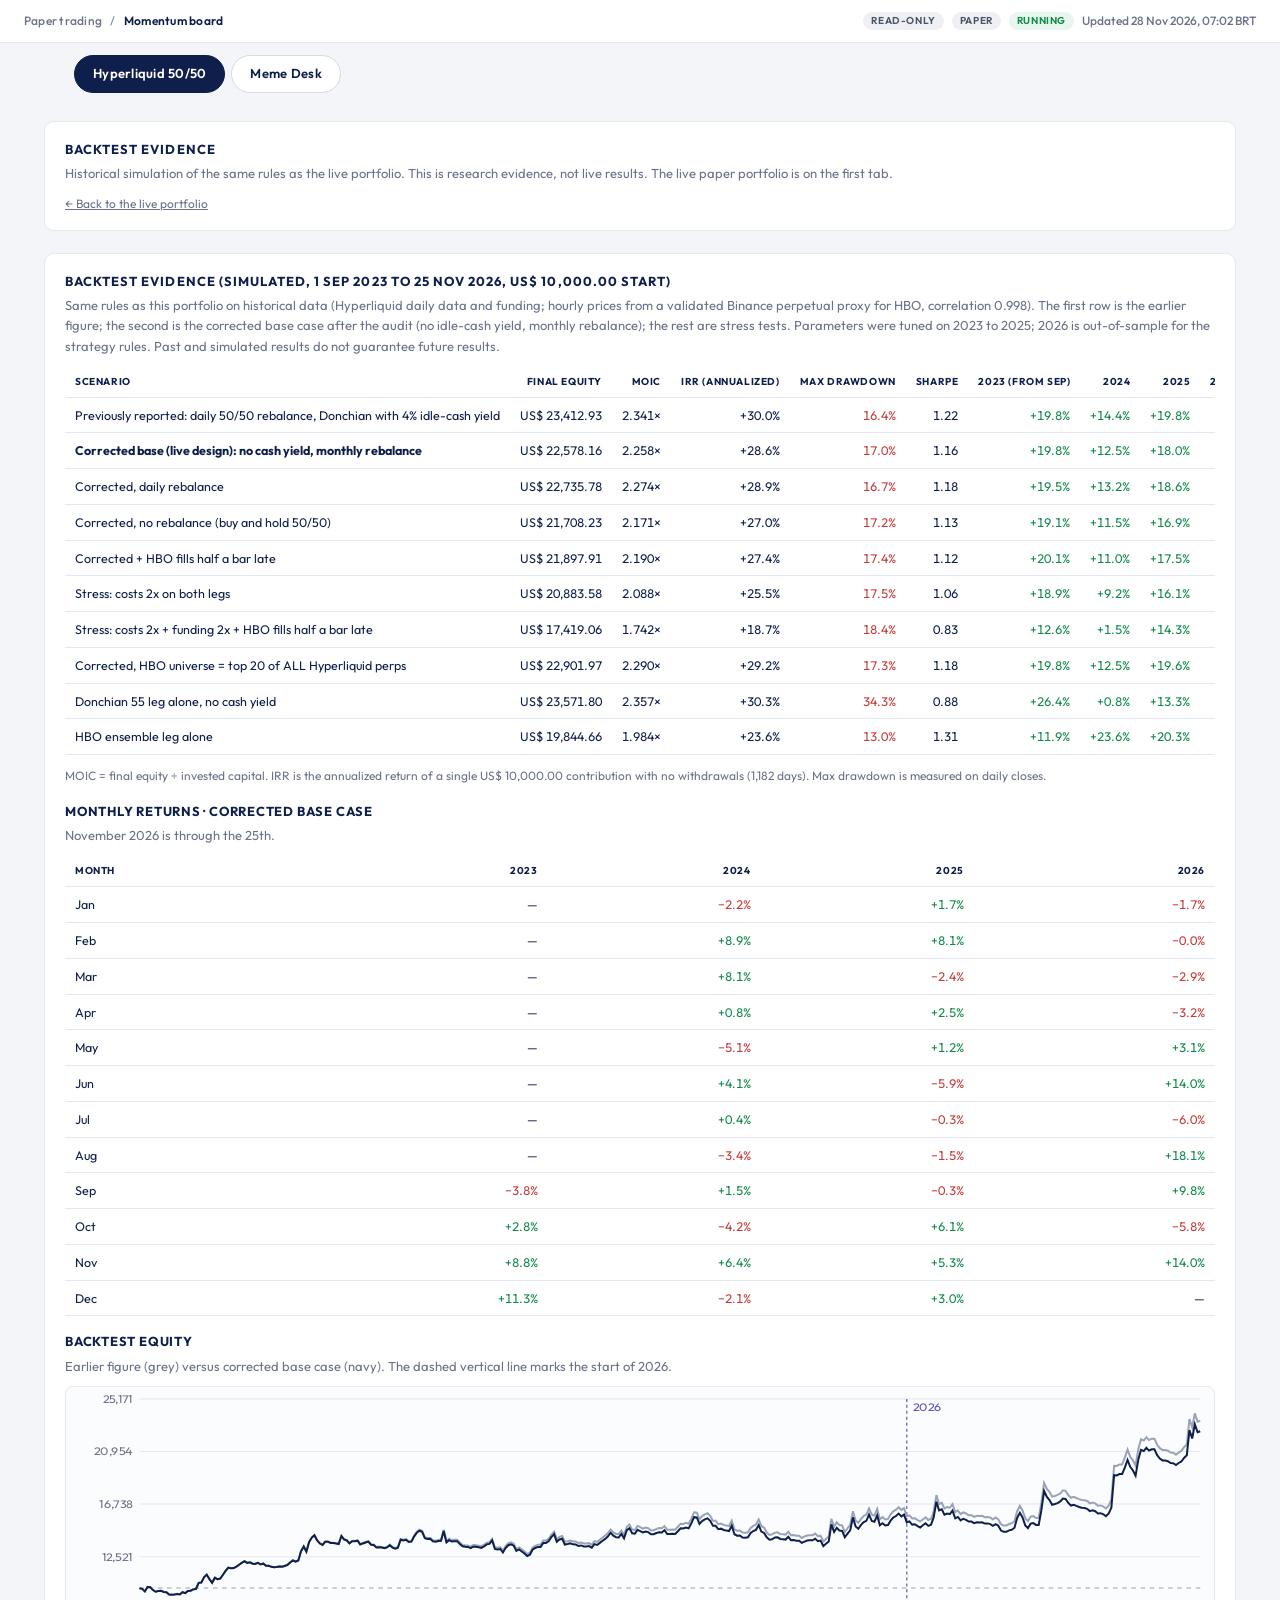
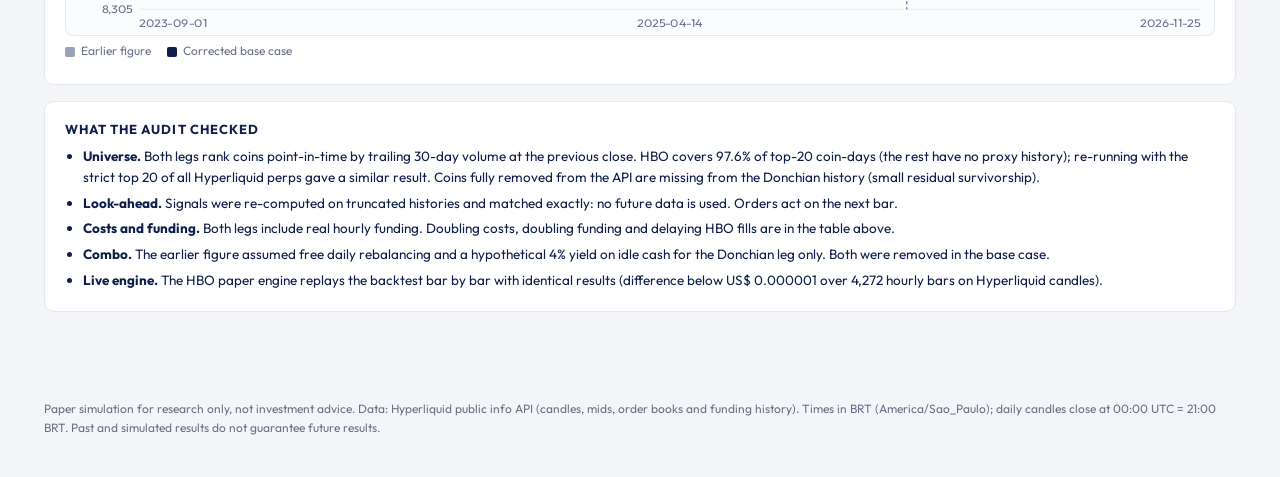
==== commit b124a174: "paper run 2026-11-28 10:02 UTC" ====
--- a/backtest.html
+++ b/backtest.html
@@ -456,4 +456,4 @@
 svg.chart { height: 250px; } .panel h3 { font-size: 13px; letter-spacing: .06em; text-transform: uppercase; color: var(--navy); margin: 16px 0 4px; }
 .tabs-nav { display:flex; gap:6px; padding: 0 24px; margin: 12px auto 0; max-width: 1180px; } .tabs-nav a { padding: 8px 18px; border: 1px solid var(--line-strong); border-radius: 999px; background: var(--surface); color: var(--navy); font-size: 13px; font-weight: 600; text-decoration: none; letter-spacing: .02em; } .tabs-nav a.active { background: var(--navy); color: #fff; border-color: var(--navy); }
 .legend { display:flex; gap:16px; font-size:12px; color: var(--muted); margin-top:6px; } .legend i { display:inline-block; width:10px; height:10px; border-radius:2px; margin-right:6px; }
-</style></head><body><header class="top"><div class="crumb">Paper trading <span class="sep">/</span> <b>Momentum board</b></div><div class="top-right"><span class="badge badge-gray">Read-only</span><span class="badge badge-gray">Paper</span><span class="badge badge-green">Running</span><span class="clock">Updated 28 Nov 2026, 06:02 BRT</span></div></header><nav class="tabs-nav"><a href="index.html" class="active">Hyperliquid 50/50</a><a href="meme.html">Meme Desk</a></nav><main class="shell"><section class="intro"><h2>Backtest evidence</h2><p>Historical simulation of the same rules as the live portfolio. This is research evidence, not live results. The live paper portfolio is on the first tab.</p><p class="section-sub" style="margin:6px 0 0"><a href="index.html" style="color:#6b7289;font-size:12px">← Back to the live portfolio</a></p></section><section class="panel"><h2>Backtest evidence (simulated, 1 Sep 2023 to 25 Nov 2026, US$ 10,000.00 start)</h2><p class="section-sub">Same rules as this portfolio on historical data (Hyperliquid daily data and funding; hourly prices from a validated Binance perpetual proxy for HBO, correlation 0.998). The first row is the earlier figure; the second is the corrected base case after the audit (no idle-cash yield, monthly rebalance); the rest are stress tests. Parameters were tuned on 2023 to 2025; 2026 is out-of-sample for the strategy rules. Past and simulated results do not guarantee future results.</p><div class="table-wrap"><table><thead><tr><th class=l>Scenario</th><th>Final equity</th><th>MOIC</th><th>IRR (annualized)</th><th>Max drawdown</th><th>Sharpe</th><th>2023 (from Sep)</th><th>2024</th><th>2025</th><th>2026 (to 25 Nov)</th></tr></thead><tbody><tr><td class="l ">Previously reported: daily 50/50 rebalance, Donchian with 4% idle-cash yield</td><td class="">US$ 23,412.93</td><td class="">2.341×</td><td class="">+30.0%</td><td class="neg">16.4%</td><td class="">1.22</td><td class="pos">+19.8%</td><td class="pos">+14.4%</td><td class="pos">+19.8%</td><td class="pos">+42.6%</td></tr><tr><td class="l "><b>Corrected base (live design): no cash yield, monthly rebalance</b></td><td class="">US$ 22,578.16</td><td class="">2.258×</td><td class="">+28.6%</td><td class="neg">17.0%</td><td class="">1.16</td><td class="pos">+19.8%</td><td class="pos">+12.5%</td><td class="pos">+18.0%</td><td class="pos">+42.0%</td></tr><tr><td class="l ">Corrected, daily rebalance</td><td class="">US$ 22,735.78</td><td class="">2.274×</td><td class="">+28.9%</td><td class="neg">16.7%</td><td class="">1.18</td><td class="pos">+19.5%</td><td class="pos">+13.2%</td><td class="pos">+18.6%</td><td class="pos">+41.7%</td></tr><tr><td class="l ">Corrected, no rebalance (buy and hold 50/50)</td><td class="">US$ 21,708.23</td><td class="">2.171×</td><td class="">+27.0%</td><td class="neg">17.2%</td><td class="">1.13</td><td class="pos">+19.1%</td><td class="pos">+11.5%</td><td class="pos">+16.9%</td><td class="pos">+39.8%</td></tr><tr><td class="l ">Corrected + HBO fills half a bar late</td><td class="">US$ 21,897.91</td><td class="">2.190×</td><td class="">+27.4%</td><td class="neg">17.4%</td><td class="">1.12</td><td class="pos">+20.1%</td><td class="pos">+11.0%</td><td class="pos">+17.5%</td><td class="pos">+39.7%</td></tr><tr><td class="l ">Stress: costs 2x on both legs</td><td class="">US$ 20,883.58</td><td class="">2.088×</td><td class="">+25.5%</td><td class="neg">17.5%</td><td class="">1.06</td><td class="pos">+18.9%</td><td class="pos">+9.2%</td><td class="pos">+16.1%</td><td class="pos">+38.5%</td></tr><tr><td class="l ">Stress: costs 2x + funding 2x + HBO fills half a bar late</td><td class="">US$ 17,419.06</td><td class="">1.742×</td><td class="">+18.7%</td><td class="neg">18.4%</td><td class="">0.83</td><td class="pos">+12.6%</td><td class="pos">+1.5%</td><td class="pos">+14.3%</td><td class="pos">+33.3%</td></tr><tr><td class="l ">Corrected, HBO universe = top 20 of ALL Hyperliquid perps</td><td class="">US$ 22,901.97</td><td class="">2.290×</td><td class="">+29.2%</td><td class="neg">17.3%</td><td class="">1.18</td><td class="pos">+19.8%</td><td class="pos">+12.5%</td><td class="pos">+19.6%</td><td class="pos">+42.1%</td></tr><tr><td class="l ">Donchian 55 leg alone, no cash yield</td><td class="">US$ 23,571.80</td><td class="">2.357×</td><td class="">+30.3%</td><td class="neg">34.3%</td><td class="">0.88</td><td class="pos">+26.4%</td><td class="pos">+0.8%</td><td class="pos">+13.3%</td><td class="pos">+63.3%</td></tr><tr><td class="l ">HBO ensemble leg alone</td><td class="">US$ 19,844.66</td><td class="">1.984×</td><td class="">+23.6%</td><td class="neg">13.0%</td><td class="">1.31</td><td class="pos">+11.9%</td><td class="pos">+23.6%</td><td class="pos">+20.3%</td><td class="pos">+19.3%</td></tr></tbody></table></div><p class="rule-note">MOIC = final equity ÷ invested capital. IRR is the annualized return of a single US$ 10,000.00 contribution with no withdrawals (1,182 days). Max drawdown is measured on daily closes.</p><h3>Monthly returns · corrected base case</h3><p class="section-sub">November 2026 is through the 25th.</p><div class="table-wrap"><table><thead><tr><th class=l>Month</th><th>2023</th><th>2024</th><th>2025</th><th>2026</th></tr></thead><tbody><tr><td class="l ">Jan</td><td class="">—</td><td class="neg">−2.2%</td><td class="pos">+1.7%</td><td class="neg">−1.7%</td></tr><tr><td class="l ">Feb</td><td class="">—</td><td class="pos">+8.9%</td><td class="pos">+8.1%</td><td class="neg">−0.0%</td></tr><tr><td class="l ">Mar</td><td class="">—</td><td class="pos">+8.1%</td><td class="neg">−2.4%</td><td class="neg">−2.9%</td></tr><tr><td class="l ">Apr</td><td class="">—</td><td class="pos">+0.8%</td><td class="pos">+2.5%</td><td class="neg">−3.2%</td></tr><tr><td class="l ">May</td><td class="">—</td><td class="neg">−5.1%</td><td class="pos">+1.2%</td><td class="pos">+3.1%</td></tr><tr><td class="l ">Jun</td><td class="">—</td><td class="pos">+4.1%</td><td class="neg">−5.9%</td><td class="pos">+14.0%</td></tr><tr><td class="l ">Jul</td><td class="">—</td><td class="pos">+0.4%</td><td class="neg">−0.3%</td><td class="neg">−6.0%</td></tr><tr><td class="l ">Aug</td><td class="">—</td><td class="neg">−3.4%</td><td class="neg">−1.5%</td><td class="pos">+18.1%</td></tr><tr><td class="l ">Sep</td><td class="neg">−3.8%</td><td class="pos">+1.5%</td><td class="neg">−0.3%</td><td class="pos">+9.8%</td></tr><tr><td class="l ">Oct</td><td class="pos">+2.8%</td><td class="neg">−4.2%</td><td class="pos">+6.1%</td><td class="neg">−5.8%</td></tr><tr><td class="l ">Nov</td><td class="pos">+8.8%</td><td class="pos">+6.4%</td><td class="pos">+5.3%</td><td class="pos">+14.0%</td></tr><tr><td class="l ">Dec</td><td class="pos">+11.3%</td><td class="neg">−2.1%</td><td class="pos">+3.0%</td><td class="">—</td></tr></tbody></table></div><h3>Backtest equity</h3><p class="section-sub">Earlier figure (grey) versus corrected base case (navy). The dashed vertical line marks the start of 2026.</p><svg class="chart" viewBox="0 0 1000 250" preserveAspectRatio="none" role="img"><line x1="64" x2="988" y1="224.0" y2="224.0" stroke="#e5e8ef"/><text x="58" y="228.0" text-anchor="end" font-size="11" fill="#6b7289">8,305</text><line x1="64" x2="988" y1="171.0" y2="171.0" stroke="#e5e8ef"/><text x="58" y="175.0" text-anchor="end" font-size="11" fill="#6b7289">12,521</text><line x1="64" x2="988" y1="118.0" y2="118.0" stroke="#e5e8ef"/><text x="58" y="122.0" text-anchor="end" font-size="11" fill="#6b7289">16,738</text><line x1="64" x2="988" y1="65.0" y2="65.0" stroke="#e5e8ef"/><text x="58" y="69.0" text-anchor="end" font-size="11" fill="#6b7289">20,954</text><line x1="64" x2="988" y1="12.0" y2="12.0" stroke="#e5e8ef"/><text x="58" y="16.0" text-anchor="end" font-size="11" fill="#6b7289">25,171</text><line x1="64" x2="988" y1="202.7" y2="202.7" stroke="#9aa3b5" stroke-dasharray="4 4"/><line x1="732.4" x2="732.4" y1="12" y2="224" stroke="#5a4fbf" stroke-dasharray="3 3"/><text x="737.4" y="24" font-size="11" fill="#5a4fbf">2026</text><polyline points="64.0,202.7 66.3,203.5 68.7,206.1 71.0,201.7 73.4,201.7 75.7,204.7 78.1,206.4 80.4,205.6 82.8,205.3 85.1,206.5 87.5,206.8 89.8,209.1 92.1,209.2 94.5,209.1 96.8,208.5 99.2,208.9 101.5,206.7 103.9,207.7 106.2,205.5 108.6,205.1 110.9,203.8 113.2,203.4 115.6,197.2 117.9,197.0 120.3,191.9 122.6,189.5 125.0,193.9 127.3,197.2 129.7,192.3 132.0,193.9 134.4,193.2 136.7,189.5 139.0,185.5 141.4,182.2 143.7,182.8 146.1,182.7 148.4,181.2 150.8,179.3 153.1,177.3 155.5,175.6 157.8,177.3 160.2,176.7 162.5,178.0 164.8,178.2 167.2,177.1 169.5,178.7 171.9,177.9 174.2,180.1 176.6,180.2 178.9,181.1 181.3,181.6 183.6,181.3 185.9,180.6 188.3,180.9 190.6,180.2 193.0,179.0 195.3,176.7 197.7,174.6 200.0,175.8 202.4,174.6 204.7,165.2 207.1,160.4 209.4,165.6 211.7,156.3 214.1,151.7 216.4,149.6 218.8,154.7 221.1,157.3 223.5,158.6 225.8,155.7 228.2,155.8 230.5,156.8 232.9,156.9 235.2,157.4 237.5,158.0 239.9,150.0 242.2,153.5 244.6,154.4 246.9,157.6 249.3,155.2 251.6,155.1 254.0,154.5 256.3,158.4 258.6,157.3 261.0,156.2 263.3,155.4 265.7,158.4 268.0,158.7 270.4,161.2 272.7,160.8 275.1,161.3 277.4,162.0 279.8,161.0 282.1,158.9 284.4,161.2 286.8,162.3 289.1,161.4 291.5,153.1 293.8,153.9 296.2,153.2 298.5,155.5 300.9,155.1 303.2,149.9 305.6,145.9 307.9,143.9 310.2,144.9 312.6,151.4 314.9,152.1 317.3,152.1 319.6,154.5 322.0,154.9 324.3,154.1 326.7,153.7 329.0,143.8 331.4,155.2 333.7,153.0 336.0,154.4 338.4,154.0 340.7,154.0 343.1,156.8 345.4,159.2 347.8,159.6 350.1,159.7 352.5,160.9 354.8,159.4 357.1,159.5 359.5,159.9 361.8,160.5 364.2,159.0 366.5,156.9 368.9,156.5 371.2,153.0 373.6,161.6 375.9,162.1 378.3,161.5 380.6,165.2 382.9,160.5 385.3,157.5 387.6,156.6 390.0,158.0 392.3,163.2 394.7,161.7 397.0,163.6 399.4,165.8 401.7,168.3 404.1,167.0 406.4,162.0 408.7,160.1 411.1,158.9 413.4,158.8 415.8,154.8 418.1,154.7 420.5,152.8 422.8,148.8 425.2,145.8 427.5,153.4 429.8,151.0 432.2,150.2 434.5,156.0 436.9,155.5 439.2,154.7 441.6,155.8 443.9,155.8 446.3,157.3 448.6,156.8 451.0,157.8 453.3,157.8 455.6,157.4 458.0,159.0 460.3,155.3 462.7,156.1 465.0,153.9 467.4,151.8 469.7,149.8 472.1,147.2 474.4,143.7 476.8,146.6 479.1,148.1 481.4,148.2 483.8,144.7 486.1,149.1 488.5,140.9 490.8,138.7 493.2,143.8 495.5,144.0 497.9,140.0 500.2,141.2 502.5,142.7 504.9,141.7 507.2,142.3 509.6,144.6 511.9,144.5 514.3,143.1 516.6,142.2 519.0,142.4 521.3,140.2 523.7,144.0 526.0,143.9 528.3,143.6 530.7,143.9 533.0,140.9 535.4,137.9 537.7,138.0 540.1,137.0 542.4,137.9 544.8,132.4 547.1,126.3 549.5,126.6 551.8,133.2 554.1,130.1 556.5,128.4 558.8,127.3 561.2,129.8 563.5,134.8 565.9,134.8 568.2,138.3 570.6,137.7 572.9,139.0 575.2,139.6 577.6,140.1 579.9,134.7 582.3,143.4 584.6,144.9 587.0,144.6 589.3,146.7 591.7,146.8 594.0,146.5 596.4,142.0 598.7,140.0 601.0,138.7 603.4,133.5 605.7,140.3 608.1,141.7 610.4,146.7 612.8,149.1 615.1,148.6 617.5,146.8 619.8,146.5 622.2,148.2 624.5,148.4 626.8,148.8 629.2,145.9 631.5,149.4 633.9,149.2 636.2,149.9 638.6,150.0 640.9,152.2 643.3,150.7 645.6,149.8 647.9,149.5 650.3,149.4 652.6,147.8 655.0,150.5 657.3,149.8 659.7,155.7 662.0,153.2 664.4,150.7 666.7,132.8 669.1,140.8 671.4,136.3 673.7,139.2 676.1,139.6 678.4,146.2 680.8,142.4 683.1,138.9 685.5,125.4 687.8,134.5 690.2,136.9 692.5,132.9 694.9,130.0 697.2,128.6 699.5,122.4 701.9,128.8 704.2,129.7 706.6,123.0 708.9,133.3 711.3,131.2 713.6,133.5 716.0,133.0 718.3,128.4 720.6,125.3 723.0,123.7 725.3,121.2 727.7,123.9 730.0,122.1 732.4,130.3 734.7,129.4 737.1,132.5 739.4,132.3 741.8,134.2 744.1,135.5 746.4,133.5 748.8,131.4 751.1,134.1 753.5,132.8 755.8,125.4 758.2,109.0 760.5,118.0 762.9,116.8 765.2,122.4 767.6,121.0 769.9,121.7 772.2,118.0 774.6,126.0 776.9,124.6 779.3,128.1 781.6,126.4 784.0,127.5 786.3,129.3 788.7,129.3 791.0,130.9 793.4,129.9 795.7,130.1 798.0,129.9 800.4,131.2 802.7,131.0 805.1,131.6 807.4,133.5 809.8,131.6 812.1,133.4 814.5,138.3 816.8,139.7 819.1,139.6 821.5,138.1 823.8,137.4 826.2,135.3 828.5,125.2 830.9,119.9 833.2,124.5 835.6,132.5 837.9,135.3 840.3,130.7 842.6,130.1 844.9,132.0 847.3,131.9 849.6,116.9 852.0,96.8 854.3,102.5 856.7,105.7 859.0,110.6 861.4,109.9 863.7,108.8 866.1,107.2 868.4,104.2 870.7,104.7 873.1,108.9 875.4,111.7 877.8,110.8 880.1,111.9 882.5,113.0 884.8,113.9 887.2,114.2 889.5,114.9 891.8,117.3 894.2,116.4 896.5,117.3 898.9,119.6 901.2,119.4 903.6,120.5 905.9,122.5 908.3,119.6 910.6,113.4 913.0,79.4 915.3,79.6 917.6,78.0 920.0,78.0 922.3,71.2 924.7,63.1 927.0,70.3 929.4,73.9 931.7,79.4 934.1,62.4 936.4,52.6 938.8,54.0 941.1,50.7 943.4,53.5 945.8,52.1 948.1,52.1 950.5,58.2 952.8,61.7 955.2,63.5 957.5,63.6 959.9,64.3 962.2,66.1 964.5,66.3 966.9,68.2 969.2,66.1 971.6,64.4 973.9,60.7 976.3,58.1 978.6,32.3 981.0,40.6 983.3,26.6 985.7,35.1 988.0,34.1" fill="none" stroke="#9aa3b5" stroke-width="2" vector-effect="non-scaling-stroke"/><polyline points="64.0,202.8 66.3,203.5 68.7,206.1 71.0,201.7 73.4,201.8 75.7,204.7 78.1,206.4 80.4,205.7 82.8,205.4 85.1,206.6 87.5,206.9 89.8,209.2 92.1,209.4 94.5,209.2 96.8,208.7 99.2,209.1 101.5,206.9 103.9,207.8 106.2,205.7 108.6,205.3 110.9,204.0 113.2,203.6 115.6,197.4 117.9,197.1 120.3,191.6 122.6,189.0 125.0,193.7 127.3,197.4 129.7,192.2 132.0,193.7 134.4,193.1 136.7,189.3 139.0,185.4 141.4,182.0 143.7,182.6 146.1,182.5 148.4,181.1 150.8,179.2 153.1,177.2 155.5,175.5 157.8,177.3 160.2,176.7 162.5,178.1 164.8,178.3 167.2,177.2 169.5,178.9 171.9,178.1 174.2,180.2 176.6,180.3 178.9,181.3 181.3,181.8 183.6,181.5 185.9,180.9 188.3,181.2 190.6,180.4 193.0,179.3 195.3,176.9 197.7,174.9 200.0,176.1 202.4,174.9 204.7,165.6 207.1,160.8 209.4,166.1 211.7,156.5 214.1,151.8 216.4,149.4 218.8,154.7 221.1,157.8 223.5,159.2 225.8,156.1 228.2,156.1 230.5,157.2 232.9,157.2 235.2,157.7 237.5,158.3 239.9,150.2 242.2,153.7 244.6,154.7 246.9,157.6 249.3,155.4 251.6,155.4 254.0,154.9 256.3,158.8 258.6,157.7 261.0,156.7 263.3,155.9 265.7,159.0 268.0,159.3 270.4,161.8 272.7,161.5 275.1,161.9 277.4,162.6 279.8,161.7 282.1,159.6 284.4,161.9 286.8,162.9 289.1,162.1 291.5,153.9 293.8,154.7 296.2,154.0 298.5,156.3 300.9,155.9 303.2,150.8 305.6,146.8 307.9,144.9 310.2,146.0 312.6,152.5 314.9,153.2 317.3,153.0 319.6,155.6 322.0,156.0 324.3,155.3 326.7,155.0 329.0,145.1 331.4,156.6 333.7,154.4 336.0,155.8 338.4,155.5 340.7,155.4 343.1,158.2 345.4,160.6 347.8,161.1 350.1,161.2 352.5,162.5 354.8,161.0 357.1,161.1 359.5,161.6 361.8,162.2 364.2,160.6 366.5,158.6 368.9,158.2 371.2,154.7 373.6,163.3 375.9,163.9 378.3,163.3 380.6,166.9 382.9,162.4 385.3,159.5 387.6,158.6 390.0,160.0 392.3,165.3 394.7,163.8 397.0,165.8 399.4,167.9 401.7,170.4 404.1,169.1 406.4,164.1 408.7,162.3 411.1,161.2 413.4,161.2 415.8,157.3 418.1,157.2 420.5,155.3 422.8,151.4 425.2,148.3 427.5,156.1 429.8,153.7 432.2,153.0 434.5,158.8 436.9,158.3 439.2,157.6 441.6,158.6 443.9,158.7 446.3,160.2 448.6,159.7 451.0,160.7 453.3,160.8 455.6,160.4 458.0,162.0 460.3,158.4 462.7,159.2 465.0,157.1 467.4,155.0 469.7,153.1 472.1,150.5 474.4,146.9 476.8,149.9 479.1,151.4 481.4,151.6 483.8,148.1 486.1,152.6 488.5,144.3 490.8,142.3 493.2,147.5 495.5,147.8 497.9,144.0 500.2,145.2 502.5,146.6 504.9,145.8 507.2,146.3 509.6,148.5 511.9,148.4 514.3,147.2 516.6,146.4 519.0,146.6 521.3,144.4 523.7,148.2 526.0,148.1 528.3,147.9 530.7,148.1 533.0,145.4 535.4,142.4 537.7,142.6 540.1,141.6 542.4,142.5 544.8,137.2 547.1,131.2 549.5,131.5 551.8,138.1 554.1,135.1 556.5,133.5 558.8,132.4 561.2,134.9 563.5,139.8 565.9,139.9 568.2,143.4 570.6,142.8 572.9,144.1 575.2,144.7 577.6,145.2 579.9,139.8 582.3,148.4 584.6,149.9 587.0,149.7 589.3,151.7 591.7,151.9 594.0,151.5 596.4,147.1 598.7,145.2 601.0,144.0 603.4,139.2 605.7,145.7 608.1,147.1 610.4,151.5 612.8,153.9 615.1,153.5 617.5,151.7 619.8,151.5 622.2,153.2 624.5,153.4 626.8,153.8 629.2,151.0 631.5,154.4 633.9,154.2 636.2,154.9 638.6,155.0 640.9,157.1 643.3,155.8 645.6,154.8 647.9,154.6 650.3,154.5 652.6,152.9 655.0,155.4 657.3,154.8 659.7,160.5 662.0,158.1 664.4,155.8 666.7,138.4 669.1,146.1 671.4,141.9 673.7,144.7 676.1,145.1 678.4,151.4 680.8,147.9 683.1,144.5 685.5,131.4 687.8,140.6 690.2,142.9 692.5,139.0 694.9,136.2 697.2,134.9 699.5,128.6 701.9,135.1 704.2,135.9 706.6,129.3 708.9,139.4 711.3,137.4 713.6,139.6 716.0,139.2 718.3,134.7 720.6,131.7 723.0,130.1 725.3,127.6 727.7,130.4 730.0,128.6 732.4,136.5 734.7,135.5 737.1,138.7 739.4,138.4 741.8,140.3 744.1,141.6 746.4,139.4 748.8,137.3 751.1,140.0 753.5,138.8 755.8,131.5 758.2,115.6 760.5,124.4 762.9,123.2 765.2,128.8 767.6,127.5 769.9,128.2 772.2,124.6 774.6,132.4 776.9,131.0 779.3,134.4 781.6,132.8 784.0,133.9 786.3,135.7 788.7,135.7 791.0,137.3 793.4,136.4 795.7,136.6 798.0,136.4 800.4,137.7 802.7,137.5 805.1,138.2 807.4,140.0 809.8,138.2 812.1,139.9 814.5,144.7 816.8,146.0 819.1,146.0 821.5,144.5 823.8,143.9 826.2,141.9 828.5,132.0 830.9,126.8 833.2,131.5 835.6,139.5 837.9,142.2 840.3,137.8 842.6,137.2 844.9,139.0 847.3,139.0 849.6,124.4 852.0,104.8 854.3,110.6 856.7,113.9 859.0,118.7 861.4,118.0 863.7,117.0 866.1,115.4 868.4,112.5 870.7,112.9 873.1,116.9 875.4,119.5 877.8,118.8 880.1,119.9 882.5,120.9 884.8,121.7 887.2,122.0 889.5,122.8 891.8,125.1 894.2,124.4 896.5,125.2 898.9,127.5 901.2,127.2 903.6,128.3 905.9,130.2 908.3,127.5 910.6,121.6 913.0,88.9 915.3,89.1 917.6,87.7 920.0,87.7 922.3,81.3 924.7,73.4 927.0,80.5 929.4,84.1 931.7,89.4 934.1,73.0 936.4,63.4 938.8,64.6 941.1,61.2 943.4,64.1 945.8,62.8 948.1,62.8 950.5,68.7 952.8,72.1 955.2,74.0 957.5,74.1 959.9,74.8 962.2,76.6 964.5,76.8 966.9,78.7 969.2,76.6 971.6,75.1 973.9,71.5 976.3,68.9 978.6,43.5 981.0,51.9 983.3,37.4 985.7,45.6 988.0,44.6" fill="none" stroke="#0f1f4b" stroke-width="2" vector-effect="non-scaling-stroke"/><text x="64.0" y="242" text-anchor="start" font-size="11" fill="#6b7289">2023-09-01</text><text x="526.0" y="242" text-anchor="middle" font-size="11" fill="#6b7289">2025-04-14</text><text x="988.0" y="242" text-anchor="end" font-size="11" fill="#6b7289">2026-11-25</text></svg><div class="legend"><span><i style="background:#9aa3b5"></i>Earlier figure</span><span><i style="background:#0f1f4b"></i>Corrected base case</span></div></section><section class="panel"><h2>What the audit checked</h2><ul class="rules"><li><b>Universe.</b> Both legs rank coins point-in-time by trailing 30-day volume at the previous close. HBO covers 97.6% of top-20 coin-days (the rest have no proxy history); re-running with the strict top 20 of all Hyperliquid perps gave a similar result. Coins fully removed from the API are missing from the Donchian history (small residual survivorship).</li><li><b>Look-ahead.</b> Signals were re-computed on truncated histories and matched exactly: no future data is used. Orders act on the next bar.</li><li><b>Costs and funding.</b> Both legs include real hourly funding. Doubling costs, doubling funding and delaying HBO fills are in the table above.</li><li><b>Combo.</b> The earlier figure assumed free daily rebalancing and a hypothetical 4% yield on idle cash for the Donchian leg only. Both were removed in the base case.</li><li><b>Live engine.</b> The HBO paper engine replays the backtest bar by bar with identical results (difference below US$ 0.000001 over 4,272 hourly bars on Hyperliquid candles).</li></ul></section></main><footer class="foot">Paper simulation for research only, not investment advice. Data: Hyperliquid public info API (candles, mids, order books and funding history). Times in BRT (America/Sao_Paulo); daily candles close at 00:00 UTC = 21:00 BRT. Past and simulated results do not guarantee future results.</footer></body></html>+</style></head><body><header class="top"><div class="crumb">Paper trading <span class="sep">/</span> <b>Momentum board</b></div><div class="top-right"><span class="badge badge-gray">Read-only</span><span class="badge badge-gray">Paper</span><span class="badge badge-green">Running</span><span class="clock">Updated 28 Nov 2026, 07:02 BRT</span></div></header><nav class="tabs-nav"><a href="index.html" class="active">Hyperliquid 50/50</a><a href="meme.html">Meme Desk</a></nav><main class="shell"><section class="intro"><h2>Backtest evidence</h2><p>Historical simulation of the same rules as the live portfolio. This is research evidence, not live results. The live paper portfolio is on the first tab.</p><p class="section-sub" style="margin:6px 0 0"><a href="index.html" style="color:#6b7289;font-size:12px">← Back to the live portfolio</a></p></section><section class="panel"><h2>Backtest evidence (simulated, 1 Sep 2023 to 25 Nov 2026, US$ 10,000.00 start)</h2><p class="section-sub">Same rules as this portfolio on historical data (Hyperliquid daily data and funding; hourly prices from a validated Binance perpetual proxy for HBO, correlation 0.998). The first row is the earlier figure; the second is the corrected base case after the audit (no idle-cash yield, monthly rebalance); the rest are stress tests. Parameters were tuned on 2023 to 2025; 2026 is out-of-sample for the strategy rules. Past and simulated results do not guarantee future results.</p><div class="table-wrap"><table><thead><tr><th class=l>Scenario</th><th>Final equity</th><th>MOIC</th><th>IRR (annualized)</th><th>Max drawdown</th><th>Sharpe</th><th>2023 (from Sep)</th><th>2024</th><th>2025</th><th>2026 (to 25 Nov)</th></tr></thead><tbody><tr><td class="l ">Previously reported: daily 50/50 rebalance, Donchian with 4% idle-cash yield</td><td class="">US$ 23,412.93</td><td class="">2.341×</td><td class="">+30.0%</td><td class="neg">16.4%</td><td class="">1.22</td><td class="pos">+19.8%</td><td class="pos">+14.4%</td><td class="pos">+19.8%</td><td class="pos">+42.6%</td></tr><tr><td class="l "><b>Corrected base (live design): no cash yield, monthly rebalance</b></td><td class="">US$ 22,578.16</td><td class="">2.258×</td><td class="">+28.6%</td><td class="neg">17.0%</td><td class="">1.16</td><td class="pos">+19.8%</td><td class="pos">+12.5%</td><td class="pos">+18.0%</td><td class="pos">+42.0%</td></tr><tr><td class="l ">Corrected, daily rebalance</td><td class="">US$ 22,735.78</td><td class="">2.274×</td><td class="">+28.9%</td><td class="neg">16.7%</td><td class="">1.18</td><td class="pos">+19.5%</td><td class="pos">+13.2%</td><td class="pos">+18.6%</td><td class="pos">+41.7%</td></tr><tr><td class="l ">Corrected, no rebalance (buy and hold 50/50)</td><td class="">US$ 21,708.23</td><td class="">2.171×</td><td class="">+27.0%</td><td class="neg">17.2%</td><td class="">1.13</td><td class="pos">+19.1%</td><td class="pos">+11.5%</td><td class="pos">+16.9%</td><td class="pos">+39.8%</td></tr><tr><td class="l ">Corrected + HBO fills half a bar late</td><td class="">US$ 21,897.91</td><td class="">2.190×</td><td class="">+27.4%</td><td class="neg">17.4%</td><td class="">1.12</td><td class="pos">+20.1%</td><td class="pos">+11.0%</td><td class="pos">+17.5%</td><td class="pos">+39.7%</td></tr><tr><td class="l ">Stress: costs 2x on both legs</td><td class="">US$ 20,883.58</td><td class="">2.088×</td><td class="">+25.5%</td><td class="neg">17.5%</td><td class="">1.06</td><td class="pos">+18.9%</td><td class="pos">+9.2%</td><td class="pos">+16.1%</td><td class="pos">+38.5%</td></tr><tr><td class="l ">Stress: costs 2x + funding 2x + HBO fills half a bar late</td><td class="">US$ 17,419.06</td><td class="">1.742×</td><td class="">+18.7%</td><td class="neg">18.4%</td><td class="">0.83</td><td class="pos">+12.6%</td><td class="pos">+1.5%</td><td class="pos">+14.3%</td><td class="pos">+33.3%</td></tr><tr><td class="l ">Corrected, HBO universe = top 20 of ALL Hyperliquid perps</td><td class="">US$ 22,901.97</td><td class="">2.290×</td><td class="">+29.2%</td><td class="neg">17.3%</td><td class="">1.18</td><td class="pos">+19.8%</td><td class="pos">+12.5%</td><td class="pos">+19.6%</td><td class="pos">+42.1%</td></tr><tr><td class="l ">Donchian 55 leg alone, no cash yield</td><td class="">US$ 23,571.80</td><td class="">2.357×</td><td class="">+30.3%</td><td class="neg">34.3%</td><td class="">0.88</td><td class="pos">+26.4%</td><td class="pos">+0.8%</td><td class="pos">+13.3%</td><td class="pos">+63.3%</td></tr><tr><td class="l ">HBO ensemble leg alone</td><td class="">US$ 19,844.66</td><td class="">1.984×</td><td class="">+23.6%</td><td class="neg">13.0%</td><td class="">1.31</td><td class="pos">+11.9%</td><td class="pos">+23.6%</td><td class="pos">+20.3%</td><td class="pos">+19.3%</td></tr></tbody></table></div><p class="rule-note">MOIC = final equity ÷ invested capital. IRR is the annualized return of a single US$ 10,000.00 contribution with no withdrawals (1,182 days). Max drawdown is measured on daily closes.</p><h3>Monthly returns · corrected base case</h3><p class="section-sub">November 2026 is through the 25th.</p><div class="table-wrap"><table><thead><tr><th class=l>Month</th><th>2023</th><th>2024</th><th>2025</th><th>2026</th></tr></thead><tbody><tr><td class="l ">Jan</td><td class="">—</td><td class="neg">−2.2%</td><td class="pos">+1.7%</td><td class="neg">−1.7%</td></tr><tr><td class="l ">Feb</td><td class="">—</td><td class="pos">+8.9%</td><td class="pos">+8.1%</td><td class="neg">−0.0%</td></tr><tr><td class="l ">Mar</td><td class="">—</td><td class="pos">+8.1%</td><td class="neg">−2.4%</td><td class="neg">−2.9%</td></tr><tr><td class="l ">Apr</td><td class="">—</td><td class="pos">+0.8%</td><td class="pos">+2.5%</td><td class="neg">−3.2%</td></tr><tr><td class="l ">May</td><td class="">—</td><td class="neg">−5.1%</td><td class="pos">+1.2%</td><td class="pos">+3.1%</td></tr><tr><td class="l ">Jun</td><td class="">—</td><td class="pos">+4.1%</td><td class="neg">−5.9%</td><td class="pos">+14.0%</td></tr><tr><td class="l ">Jul</td><td class="">—</td><td class="pos">+0.4%</td><td class="neg">−0.3%</td><td class="neg">−6.0%</td></tr><tr><td class="l ">Aug</td><td class="">—</td><td class="neg">−3.4%</td><td class="neg">−1.5%</td><td class="pos">+18.1%</td></tr><tr><td class="l ">Sep</td><td class="neg">−3.8%</td><td class="pos">+1.5%</td><td class="neg">−0.3%</td><td class="pos">+9.8%</td></tr><tr><td class="l ">Oct</td><td class="pos">+2.8%</td><td class="neg">−4.2%</td><td class="pos">+6.1%</td><td class="neg">−5.8%</td></tr><tr><td class="l ">Nov</td><td class="pos">+8.8%</td><td class="pos">+6.4%</td><td class="pos">+5.3%</td><td class="pos">+14.0%</td></tr><tr><td class="l ">Dec</td><td class="pos">+11.3%</td><td class="neg">−2.1%</td><td class="pos">+3.0%</td><td class="">—</td></tr></tbody></table></div><h3>Backtest equity</h3><p class="section-sub">Earlier figure (grey) versus corrected base case (navy). The dashed vertical line marks the start of 2026.</p><svg class="chart" viewBox="0 0 1000 250" preserveAspectRatio="none" role="img"><line x1="64" x2="988" y1="224.0" y2="224.0" stroke="#e5e8ef"/><text x="58" y="228.0" text-anchor="end" font-size="11" fill="#6b7289">8,305</text><line x1="64" x2="988" y1="171.0" y2="171.0" stroke="#e5e8ef"/><text x="58" y="175.0" text-anchor="end" font-size="11" fill="#6b7289">12,521</text><line x1="64" x2="988" y1="118.0" y2="118.0" stroke="#e5e8ef"/><text x="58" y="122.0" text-anchor="end" font-size="11" fill="#6b7289">16,738</text><line x1="64" x2="988" y1="65.0" y2="65.0" stroke="#e5e8ef"/><text x="58" y="69.0" text-anchor="end" font-size="11" fill="#6b7289">20,954</text><line x1="64" x2="988" y1="12.0" y2="12.0" stroke="#e5e8ef"/><text x="58" y="16.0" text-anchor="end" font-size="11" fill="#6b7289">25,171</text><line x1="64" x2="988" y1="202.7" y2="202.7" stroke="#9aa3b5" stroke-dasharray="4 4"/><line x1="732.4" x2="732.4" y1="12" y2="224" stroke="#5a4fbf" stroke-dasharray="3 3"/><text x="737.4" y="24" font-size="11" fill="#5a4fbf">2026</text><polyline points="64.0,202.7 66.3,203.5 68.7,206.1 71.0,201.7 73.4,201.7 75.7,204.7 78.1,206.4 80.4,205.6 82.8,205.3 85.1,206.5 87.5,206.8 89.8,209.1 92.1,209.2 94.5,209.1 96.8,208.5 99.2,208.9 101.5,206.7 103.9,207.7 106.2,205.5 108.6,205.1 110.9,203.8 113.2,203.4 115.6,197.2 117.9,197.0 120.3,191.9 122.6,189.5 125.0,193.9 127.3,197.2 129.7,192.3 132.0,193.9 134.4,193.2 136.7,189.5 139.0,185.5 141.4,182.2 143.7,182.8 146.1,182.7 148.4,181.2 150.8,179.3 153.1,177.3 155.5,175.6 157.8,177.3 160.2,176.7 162.5,178.0 164.8,178.2 167.2,177.1 169.5,178.7 171.9,177.9 174.2,180.1 176.6,180.2 178.9,181.1 181.3,181.6 183.6,181.3 185.9,180.6 188.3,180.9 190.6,180.2 193.0,179.0 195.3,176.7 197.7,174.6 200.0,175.8 202.4,174.6 204.7,165.2 207.1,160.4 209.4,165.6 211.7,156.3 214.1,151.7 216.4,149.6 218.8,154.7 221.1,157.3 223.5,158.6 225.8,155.7 228.2,155.8 230.5,156.8 232.9,156.9 235.2,157.4 237.5,158.0 239.9,150.0 242.2,153.5 244.6,154.4 246.9,157.6 249.3,155.2 251.6,155.1 254.0,154.5 256.3,158.4 258.6,157.3 261.0,156.2 263.3,155.4 265.7,158.4 268.0,158.7 270.4,161.2 272.7,160.8 275.1,161.3 277.4,162.0 279.8,161.0 282.1,158.9 284.4,161.2 286.8,162.3 289.1,161.4 291.5,153.1 293.8,153.9 296.2,153.2 298.5,155.5 300.9,155.1 303.2,149.9 305.6,145.9 307.9,143.9 310.2,144.9 312.6,151.4 314.9,152.1 317.3,152.1 319.6,154.5 322.0,154.9 324.3,154.1 326.7,153.7 329.0,143.8 331.4,155.2 333.7,153.0 336.0,154.4 338.4,154.0 340.7,154.0 343.1,156.8 345.4,159.2 347.8,159.6 350.1,159.7 352.5,160.9 354.8,159.4 357.1,159.5 359.5,159.9 361.8,160.5 364.2,159.0 366.5,156.9 368.9,156.5 371.2,153.0 373.6,161.6 375.9,162.1 378.3,161.5 380.6,165.2 382.9,160.5 385.3,157.5 387.6,156.6 390.0,158.0 392.3,163.2 394.7,161.7 397.0,163.6 399.4,165.8 401.7,168.3 404.1,167.0 406.4,162.0 408.7,160.1 411.1,158.9 413.4,158.8 415.8,154.8 418.1,154.7 420.5,152.8 422.8,148.8 425.2,145.8 427.5,153.4 429.8,151.0 432.2,150.2 434.5,156.0 436.9,155.5 439.2,154.7 441.6,155.8 443.9,155.8 446.3,157.3 448.6,156.8 451.0,157.8 453.3,157.8 455.6,157.4 458.0,159.0 460.3,155.3 462.7,156.1 465.0,153.9 467.4,151.8 469.7,149.8 472.1,147.2 474.4,143.7 476.8,146.6 479.1,148.1 481.4,148.2 483.8,144.7 486.1,149.1 488.5,140.9 490.8,138.7 493.2,143.8 495.5,144.0 497.9,140.0 500.2,141.2 502.5,142.7 504.9,141.7 507.2,142.3 509.6,144.6 511.9,144.5 514.3,143.1 516.6,142.2 519.0,142.4 521.3,140.2 523.7,144.0 526.0,143.9 528.3,143.6 530.7,143.9 533.0,140.9 535.4,137.9 537.7,138.0 540.1,137.0 542.4,137.9 544.8,132.4 547.1,126.3 549.5,126.6 551.8,133.2 554.1,130.1 556.5,128.4 558.8,127.3 561.2,129.8 563.5,134.8 565.9,134.8 568.2,138.3 570.6,137.7 572.9,139.0 575.2,139.6 577.6,140.1 579.9,134.7 582.3,143.4 584.6,144.9 587.0,144.6 589.3,146.7 591.7,146.8 594.0,146.5 596.4,142.0 598.7,140.0 601.0,138.7 603.4,133.5 605.7,140.3 608.1,141.7 610.4,146.7 612.8,149.1 615.1,148.6 617.5,146.8 619.8,146.5 622.2,148.2 624.5,148.4 626.8,148.8 629.2,145.9 631.5,149.4 633.9,149.2 636.2,149.9 638.6,150.0 640.9,152.2 643.3,150.7 645.6,149.8 647.9,149.5 650.3,149.4 652.6,147.8 655.0,150.5 657.3,149.8 659.7,155.7 662.0,153.2 664.4,150.7 666.7,132.8 669.1,140.8 671.4,136.3 673.7,139.2 676.1,139.6 678.4,146.2 680.8,142.4 683.1,138.9 685.5,125.4 687.8,134.5 690.2,136.9 692.5,132.9 694.9,130.0 697.2,128.6 699.5,122.4 701.9,128.8 704.2,129.7 706.6,123.0 708.9,133.3 711.3,131.2 713.6,133.5 716.0,133.0 718.3,128.4 720.6,125.3 723.0,123.7 725.3,121.2 727.7,123.9 730.0,122.1 732.4,130.3 734.7,129.4 737.1,132.5 739.4,132.3 741.8,134.2 744.1,135.5 746.4,133.5 748.8,131.4 751.1,134.1 753.5,132.8 755.8,125.4 758.2,109.0 760.5,118.0 762.9,116.8 765.2,122.4 767.6,121.0 769.9,121.7 772.2,118.0 774.6,126.0 776.9,124.6 779.3,128.1 781.6,126.4 784.0,127.5 786.3,129.3 788.7,129.3 791.0,130.9 793.4,129.9 795.7,130.1 798.0,129.9 800.4,131.2 802.7,131.0 805.1,131.6 807.4,133.5 809.8,131.6 812.1,133.4 814.5,138.3 816.8,139.7 819.1,139.6 821.5,138.1 823.8,137.4 826.2,135.3 828.5,125.2 830.9,119.9 833.2,124.5 835.6,132.5 837.9,135.3 840.3,130.7 842.6,130.1 844.9,132.0 847.3,131.9 849.6,116.9 852.0,96.8 854.3,102.5 856.7,105.7 859.0,110.6 861.4,109.9 863.7,108.8 866.1,107.2 868.4,104.2 870.7,104.7 873.1,108.9 875.4,111.7 877.8,110.8 880.1,111.9 882.5,113.0 884.8,113.9 887.2,114.2 889.5,114.9 891.8,117.3 894.2,116.4 896.5,117.3 898.9,119.6 901.2,119.4 903.6,120.5 905.9,122.5 908.3,119.6 910.6,113.4 913.0,79.4 915.3,79.6 917.6,78.0 920.0,78.0 922.3,71.2 924.7,63.1 927.0,70.3 929.4,73.9 931.7,79.4 934.1,62.4 936.4,52.6 938.8,54.0 941.1,50.7 943.4,53.5 945.8,52.1 948.1,52.1 950.5,58.2 952.8,61.7 955.2,63.5 957.5,63.6 959.9,64.3 962.2,66.1 964.5,66.3 966.9,68.2 969.2,66.1 971.6,64.4 973.9,60.7 976.3,58.1 978.6,32.3 981.0,40.6 983.3,26.6 985.7,35.1 988.0,34.1" fill="none" stroke="#9aa3b5" stroke-width="2" vector-effect="non-scaling-stroke"/><polyline points="64.0,202.8 66.3,203.5 68.7,206.1 71.0,201.7 73.4,201.8 75.7,204.7 78.1,206.4 80.4,205.7 82.8,205.4 85.1,206.6 87.5,206.9 89.8,209.2 92.1,209.4 94.5,209.2 96.8,208.7 99.2,209.1 101.5,206.9 103.9,207.8 106.2,205.7 108.6,205.3 110.9,204.0 113.2,203.6 115.6,197.4 117.9,197.1 120.3,191.6 122.6,189.0 125.0,193.7 127.3,197.4 129.7,192.2 132.0,193.7 134.4,193.1 136.7,189.3 139.0,185.4 141.4,182.0 143.7,182.6 146.1,182.5 148.4,181.1 150.8,179.2 153.1,177.2 155.5,175.5 157.8,177.3 160.2,176.7 162.5,178.1 164.8,178.3 167.2,177.2 169.5,178.9 171.9,178.1 174.2,180.2 176.6,180.3 178.9,181.3 181.3,181.8 183.6,181.5 185.9,180.9 188.3,181.2 190.6,180.4 193.0,179.3 195.3,176.9 197.7,174.9 200.0,176.1 202.4,174.9 204.7,165.6 207.1,160.8 209.4,166.1 211.7,156.5 214.1,151.8 216.4,149.4 218.8,154.7 221.1,157.8 223.5,159.2 225.8,156.1 228.2,156.1 230.5,157.2 232.9,157.2 235.2,157.7 237.5,158.3 239.9,150.2 242.2,153.7 244.6,154.7 246.9,157.6 249.3,155.4 251.6,155.4 254.0,154.9 256.3,158.8 258.6,157.7 261.0,156.7 263.3,155.9 265.7,159.0 268.0,159.3 270.4,161.8 272.7,161.5 275.1,161.9 277.4,162.6 279.8,161.7 282.1,159.6 284.4,161.9 286.8,162.9 289.1,162.1 291.5,153.9 293.8,154.7 296.2,154.0 298.5,156.3 300.9,155.9 303.2,150.8 305.6,146.8 307.9,144.9 310.2,146.0 312.6,152.5 314.9,153.2 317.3,153.0 319.6,155.6 322.0,156.0 324.3,155.3 326.7,155.0 329.0,145.1 331.4,156.6 333.7,154.4 336.0,155.8 338.4,155.5 340.7,155.4 343.1,158.2 345.4,160.6 347.8,161.1 350.1,161.2 352.5,162.5 354.8,161.0 357.1,161.1 359.5,161.6 361.8,162.2 364.2,160.6 366.5,158.6 368.9,158.2 371.2,154.7 373.6,163.3 375.9,163.9 378.3,163.3 380.6,166.9 382.9,162.4 385.3,159.5 387.6,158.6 390.0,160.0 392.3,165.3 394.7,163.8 397.0,165.8 399.4,167.9 401.7,170.4 404.1,169.1 406.4,164.1 408.7,162.3 411.1,161.2 413.4,161.2 415.8,157.3 418.1,157.2 420.5,155.3 422.8,151.4 425.2,148.3 427.5,156.1 429.8,153.7 432.2,153.0 434.5,158.8 436.9,158.3 439.2,157.6 441.6,158.6 443.9,158.7 446.3,160.2 448.6,159.7 451.0,160.7 453.3,160.8 455.6,160.4 458.0,162.0 460.3,158.4 462.7,159.2 465.0,157.1 467.4,155.0 469.7,153.1 472.1,150.5 474.4,146.9 476.8,149.9 479.1,151.4 481.4,151.6 483.8,148.1 486.1,152.6 488.5,144.3 490.8,142.3 493.2,147.5 495.5,147.8 497.9,144.0 500.2,145.2 502.5,146.6 504.9,145.8 507.2,146.3 509.6,148.5 511.9,148.4 514.3,147.2 516.6,146.4 519.0,146.6 521.3,144.4 523.7,148.2 526.0,148.1 528.3,147.9 530.7,148.1 533.0,145.4 535.4,142.4 537.7,142.6 540.1,141.6 542.4,142.5 544.8,137.2 547.1,131.2 549.5,131.5 551.8,138.1 554.1,135.1 556.5,133.5 558.8,132.4 561.2,134.9 563.5,139.8 565.9,139.9 568.2,143.4 570.6,142.8 572.9,144.1 575.2,144.7 577.6,145.2 579.9,139.8 582.3,148.4 584.6,149.9 587.0,149.7 589.3,151.7 591.7,151.9 594.0,151.5 596.4,147.1 598.7,145.2 601.0,144.0 603.4,139.2 605.7,145.7 608.1,147.1 610.4,151.5 612.8,153.9 615.1,153.5 617.5,151.7 619.8,151.5 622.2,153.2 624.5,153.4 626.8,153.8 629.2,151.0 631.5,154.4 633.9,154.2 636.2,154.9 638.6,155.0 640.9,157.1 643.3,155.8 645.6,154.8 647.9,154.6 650.3,154.5 652.6,152.9 655.0,155.4 657.3,154.8 659.7,160.5 662.0,158.1 664.4,155.8 666.7,138.4 669.1,146.1 671.4,141.9 673.7,144.7 676.1,145.1 678.4,151.4 680.8,147.9 683.1,144.5 685.5,131.4 687.8,140.6 690.2,142.9 692.5,139.0 694.9,136.2 697.2,134.9 699.5,128.6 701.9,135.1 704.2,135.9 706.6,129.3 708.9,139.4 711.3,137.4 713.6,139.6 716.0,139.2 718.3,134.7 720.6,131.7 723.0,130.1 725.3,127.6 727.7,130.4 730.0,128.6 732.4,136.5 734.7,135.5 737.1,138.7 739.4,138.4 741.8,140.3 744.1,141.6 746.4,139.4 748.8,137.3 751.1,140.0 753.5,138.8 755.8,131.5 758.2,115.6 760.5,124.4 762.9,123.2 765.2,128.8 767.6,127.5 769.9,128.2 772.2,124.6 774.6,132.4 776.9,131.0 779.3,134.4 781.6,132.8 784.0,133.9 786.3,135.7 788.7,135.7 791.0,137.3 793.4,136.4 795.7,136.6 798.0,136.4 800.4,137.7 802.7,137.5 805.1,138.2 807.4,140.0 809.8,138.2 812.1,139.9 814.5,144.7 816.8,146.0 819.1,146.0 821.5,144.5 823.8,143.9 826.2,141.9 828.5,132.0 830.9,126.8 833.2,131.5 835.6,139.5 837.9,142.2 840.3,137.8 842.6,137.2 844.9,139.0 847.3,139.0 849.6,124.4 852.0,104.8 854.3,110.6 856.7,113.9 859.0,118.7 861.4,118.0 863.7,117.0 866.1,115.4 868.4,112.5 870.7,112.9 873.1,116.9 875.4,119.5 877.8,118.8 880.1,119.9 882.5,120.9 884.8,121.7 887.2,122.0 889.5,122.8 891.8,125.1 894.2,124.4 896.5,125.2 898.9,127.5 901.2,127.2 903.6,128.3 905.9,130.2 908.3,127.5 910.6,121.6 913.0,88.9 915.3,89.1 917.6,87.7 920.0,87.7 922.3,81.3 924.7,73.4 927.0,80.5 929.4,84.1 931.7,89.4 934.1,73.0 936.4,63.4 938.8,64.6 941.1,61.2 943.4,64.1 945.8,62.8 948.1,62.8 950.5,68.7 952.8,72.1 955.2,74.0 957.5,74.1 959.9,74.8 962.2,76.6 964.5,76.8 966.9,78.7 969.2,76.6 971.6,75.1 973.9,71.5 976.3,68.9 978.6,43.5 981.0,51.9 983.3,37.4 985.7,45.6 988.0,44.6" fill="none" stroke="#0f1f4b" stroke-width="2" vector-effect="non-scaling-stroke"/><text x="64.0" y="242" text-anchor="start" font-size="11" fill="#6b7289">2023-09-01</text><text x="526.0" y="242" text-anchor="middle" font-size="11" fill="#6b7289">2025-04-14</text><text x="988.0" y="242" text-anchor="end" font-size="11" fill="#6b7289">2026-11-25</text></svg><div class="legend"><span><i style="background:#9aa3b5"></i>Earlier figure</span><span><i style="background:#0f1f4b"></i>Corrected base case</span></div></section><section class="panel"><h2>What the audit checked</h2><ul class="rules"><li><b>Universe.</b> Both legs rank coins point-in-time by trailing 30-day volume at the previous close. HBO covers 97.6% of top-20 coin-days (the rest have no proxy history); re-running with the strict top 20 of all Hyperliquid perps gave a similar result. Coins fully removed from the API are missing from the Donchian history (small residual survivorship).</li><li><b>Look-ahead.</b> Signals were re-computed on truncated histories and matched exactly: no future data is used. Orders act on the next bar.</li><li><b>Costs and funding.</b> Both legs include real hourly funding. Doubling costs, doubling funding and delaying HBO fills are in the table above.</li><li><b>Combo.</b> The earlier figure assumed free daily rebalancing and a hypothetical 4% yield on idle cash for the Donchian leg only. Both were removed in the base case.</li><li><b>Live engine.</b> The HBO paper engine replays the backtest bar by bar with identical results (difference below US$ 0.000001 over 4,272 hourly bars on Hyperliquid candles).</li></ul></section></main><footer class="foot">Paper simulation for research only, not investment advice. Data: Hyperliquid public info API (candles, mids, order books and funding history). Times in BRT (America/Sao_Paulo); daily candles close at 00:00 UTC = 21:00 BRT. Past and simulated results do not guarantee future results.</footer></body></html>
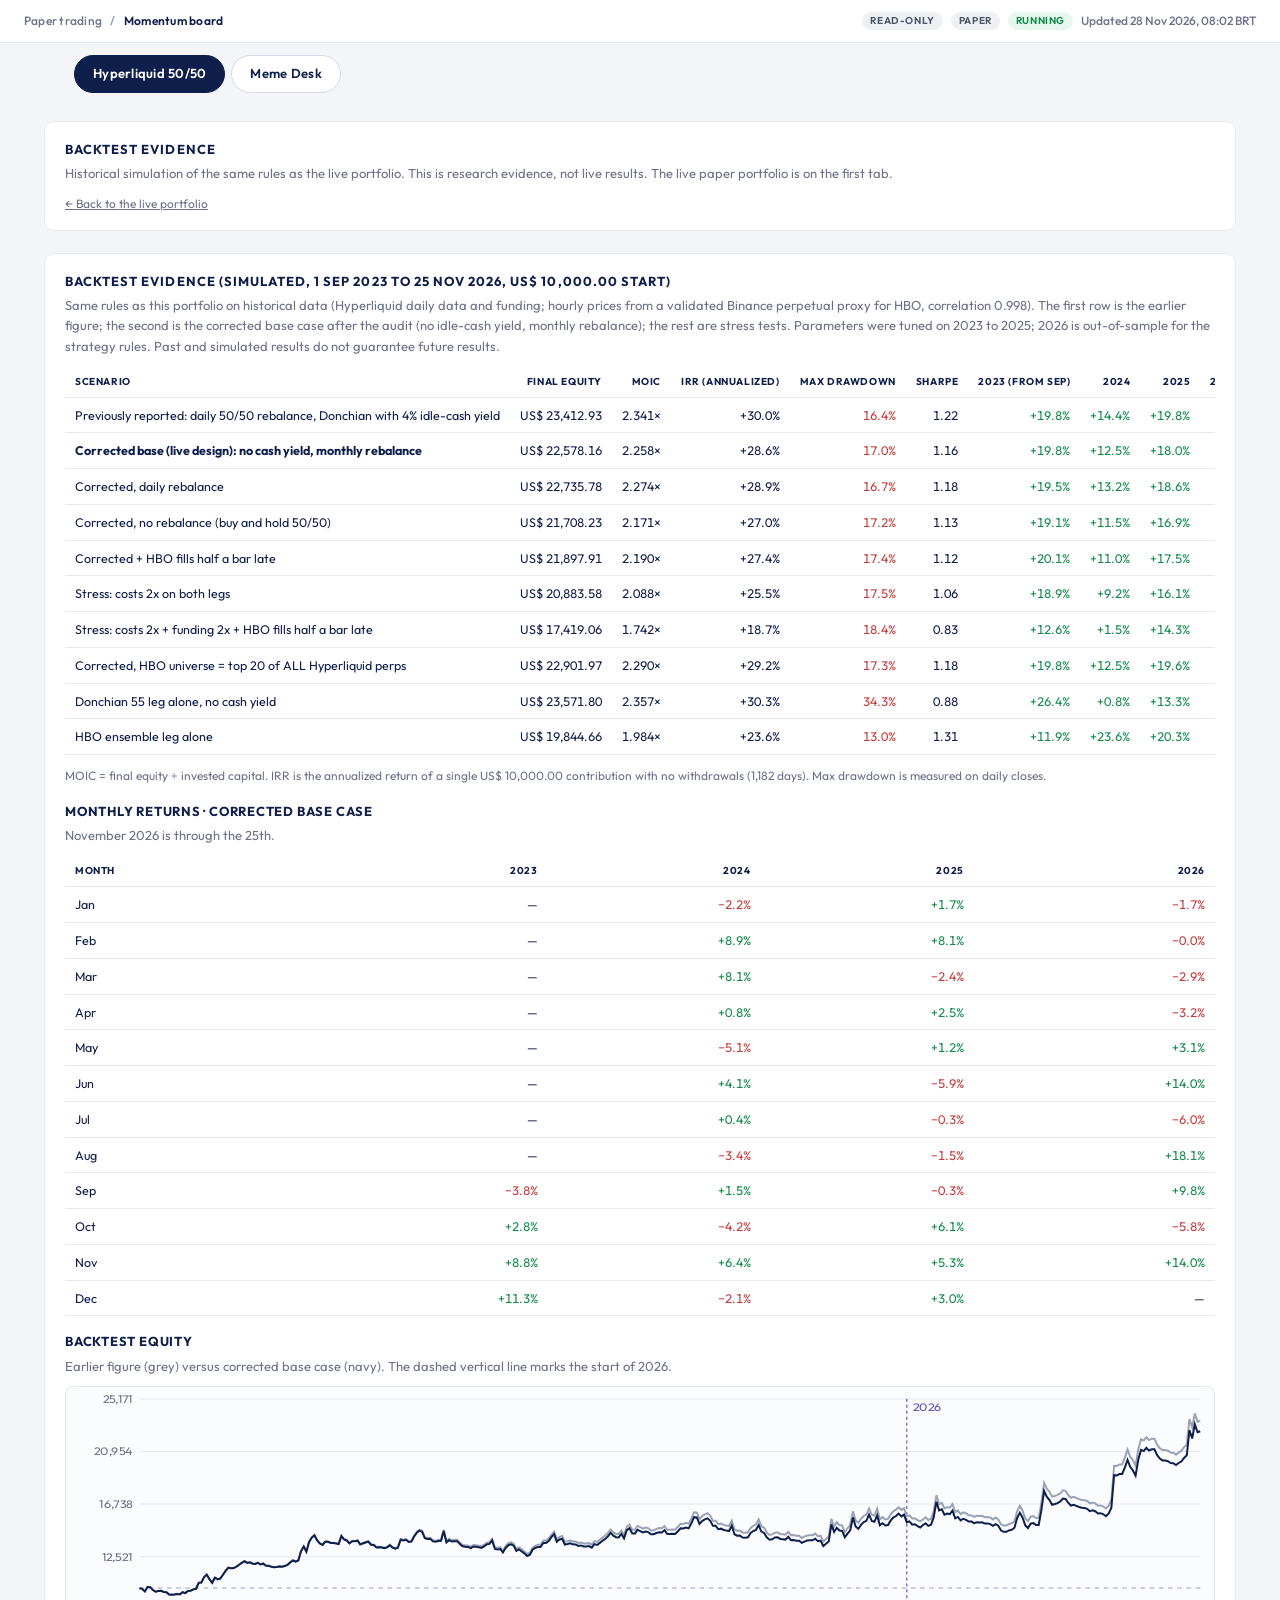
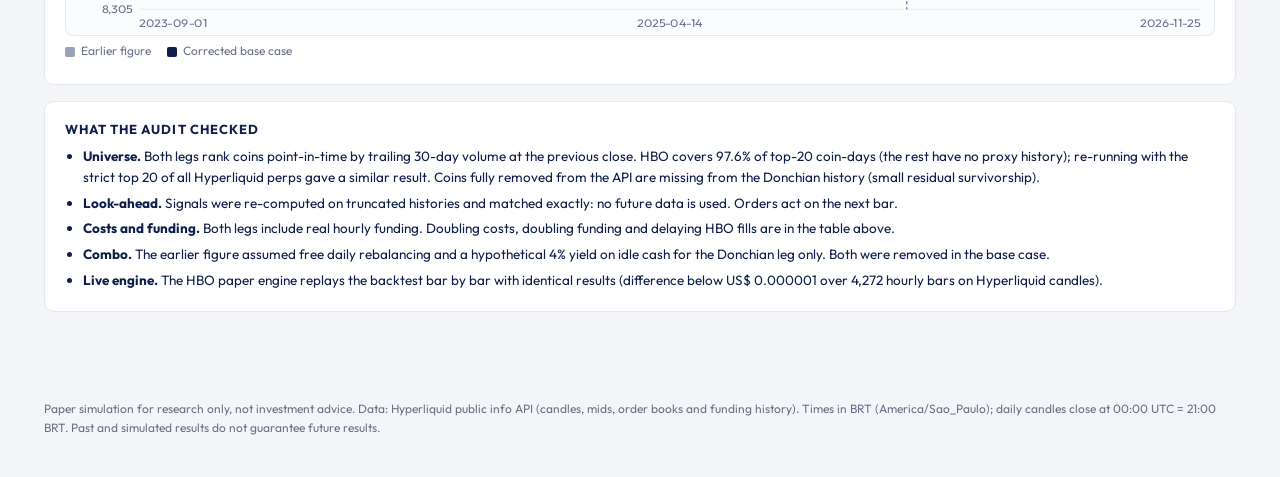
==== commit 67675dcf: "paper run 2026-11-28 11:02 UTC" ====
--- a/backtest.html
+++ b/backtest.html
@@ -456,4 +456,4 @@
 svg.chart { height: 250px; } .panel h3 { font-size: 13px; letter-spacing: .06em; text-transform: uppercase; color: var(--navy); margin: 16px 0 4px; }
 .tabs-nav { display:flex; gap:6px; padding: 0 24px; margin: 12px auto 0; max-width: 1180px; } .tabs-nav a { padding: 8px 18px; border: 1px solid var(--line-strong); border-radius: 999px; background: var(--surface); color: var(--navy); font-size: 13px; font-weight: 600; text-decoration: none; letter-spacing: .02em; } .tabs-nav a.active { background: var(--navy); color: #fff; border-color: var(--navy); }
 .legend { display:flex; gap:16px; font-size:12px; color: var(--muted); margin-top:6px; } .legend i { display:inline-block; width:10px; height:10px; border-radius:2px; margin-right:6px; }
-</style></head><body><header class="top"><div class="crumb">Paper trading <span class="sep">/</span> <b>Momentum board</b></div><div class="top-right"><span class="badge badge-gray">Read-only</span><span class="badge badge-gray">Paper</span><span class="badge badge-green">Running</span><span class="clock">Updated 28 Nov 2026, 07:02 BRT</span></div></header><nav class="tabs-nav"><a href="index.html" class="active">Hyperliquid 50/50</a><a href="meme.html">Meme Desk</a></nav><main class="shell"><section class="intro"><h2>Backtest evidence</h2><p>Historical simulation of the same rules as the live portfolio. This is research evidence, not live results. The live paper portfolio is on the first tab.</p><p class="section-sub" style="margin:6px 0 0"><a href="index.html" style="color:#6b7289;font-size:12px">← Back to the live portfolio</a></p></section><section class="panel"><h2>Backtest evidence (simulated, 1 Sep 2023 to 25 Nov 2026, US$ 10,000.00 start)</h2><p class="section-sub">Same rules as this portfolio on historical data (Hyperliquid daily data and funding; hourly prices from a validated Binance perpetual proxy for HBO, correlation 0.998). The first row is the earlier figure; the second is the corrected base case after the audit (no idle-cash yield, monthly rebalance); the rest are stress tests. Parameters were tuned on 2023 to 2025; 2026 is out-of-sample for the strategy rules. Past and simulated results do not guarantee future results.</p><div class="table-wrap"><table><thead><tr><th class=l>Scenario</th><th>Final equity</th><th>MOIC</th><th>IRR (annualized)</th><th>Max drawdown</th><th>Sharpe</th><th>2023 (from Sep)</th><th>2024</th><th>2025</th><th>2026 (to 25 Nov)</th></tr></thead><tbody><tr><td class="l ">Previously reported: daily 50/50 rebalance, Donchian with 4% idle-cash yield</td><td class="">US$ 23,412.93</td><td class="">2.341×</td><td class="">+30.0%</td><td class="neg">16.4%</td><td class="">1.22</td><td class="pos">+19.8%</td><td class="pos">+14.4%</td><td class="pos">+19.8%</td><td class="pos">+42.6%</td></tr><tr><td class="l "><b>Corrected base (live design): no cash yield, monthly rebalance</b></td><td class="">US$ 22,578.16</td><td class="">2.258×</td><td class="">+28.6%</td><td class="neg">17.0%</td><td class="">1.16</td><td class="pos">+19.8%</td><td class="pos">+12.5%</td><td class="pos">+18.0%</td><td class="pos">+42.0%</td></tr><tr><td class="l ">Corrected, daily rebalance</td><td class="">US$ 22,735.78</td><td class="">2.274×</td><td class="">+28.9%</td><td class="neg">16.7%</td><td class="">1.18</td><td class="pos">+19.5%</td><td class="pos">+13.2%</td><td class="pos">+18.6%</td><td class="pos">+41.7%</td></tr><tr><td class="l ">Corrected, no rebalance (buy and hold 50/50)</td><td class="">US$ 21,708.23</td><td class="">2.171×</td><td class="">+27.0%</td><td class="neg">17.2%</td><td class="">1.13</td><td class="pos">+19.1%</td><td class="pos">+11.5%</td><td class="pos">+16.9%</td><td class="pos">+39.8%</td></tr><tr><td class="l ">Corrected + HBO fills half a bar late</td><td class="">US$ 21,897.91</td><td class="">2.190×</td><td class="">+27.4%</td><td class="neg">17.4%</td><td class="">1.12</td><td class="pos">+20.1%</td><td class="pos">+11.0%</td><td class="pos">+17.5%</td><td class="pos">+39.7%</td></tr><tr><td class="l ">Stress: costs 2x on both legs</td><td class="">US$ 20,883.58</td><td class="">2.088×</td><td class="">+25.5%</td><td class="neg">17.5%</td><td class="">1.06</td><td class="pos">+18.9%</td><td class="pos">+9.2%</td><td class="pos">+16.1%</td><td class="pos">+38.5%</td></tr><tr><td class="l ">Stress: costs 2x + funding 2x + HBO fills half a bar late</td><td class="">US$ 17,419.06</td><td class="">1.742×</td><td class="">+18.7%</td><td class="neg">18.4%</td><td class="">0.83</td><td class="pos">+12.6%</td><td class="pos">+1.5%</td><td class="pos">+14.3%</td><td class="pos">+33.3%</td></tr><tr><td class="l ">Corrected, HBO universe = top 20 of ALL Hyperliquid perps</td><td class="">US$ 22,901.97</td><td class="">2.290×</td><td class="">+29.2%</td><td class="neg">17.3%</td><td class="">1.18</td><td class="pos">+19.8%</td><td class="pos">+12.5%</td><td class="pos">+19.6%</td><td class="pos">+42.1%</td></tr><tr><td class="l ">Donchian 55 leg alone, no cash yield</td><td class="">US$ 23,571.80</td><td class="">2.357×</td><td class="">+30.3%</td><td class="neg">34.3%</td><td class="">0.88</td><td class="pos">+26.4%</td><td class="pos">+0.8%</td><td class="pos">+13.3%</td><td class="pos">+63.3%</td></tr><tr><td class="l ">HBO ensemble leg alone</td><td class="">US$ 19,844.66</td><td class="">1.984×</td><td class="">+23.6%</td><td class="neg">13.0%</td><td class="">1.31</td><td class="pos">+11.9%</td><td class="pos">+23.6%</td><td class="pos">+20.3%</td><td class="pos">+19.3%</td></tr></tbody></table></div><p class="rule-note">MOIC = final equity ÷ invested capital. IRR is the annualized return of a single US$ 10,000.00 contribution with no withdrawals (1,182 days). Max drawdown is measured on daily closes.</p><h3>Monthly returns · corrected base case</h3><p class="section-sub">November 2026 is through the 25th.</p><div class="table-wrap"><table><thead><tr><th class=l>Month</th><th>2023</th><th>2024</th><th>2025</th><th>2026</th></tr></thead><tbody><tr><td class="l ">Jan</td><td class="">—</td><td class="neg">−2.2%</td><td class="pos">+1.7%</td><td class="neg">−1.7%</td></tr><tr><td class="l ">Feb</td><td class="">—</td><td class="pos">+8.9%</td><td class="pos">+8.1%</td><td class="neg">−0.0%</td></tr><tr><td class="l ">Mar</td><td class="">—</td><td class="pos">+8.1%</td><td class="neg">−2.4%</td><td class="neg">−2.9%</td></tr><tr><td class="l ">Apr</td><td class="">—</td><td class="pos">+0.8%</td><td class="pos">+2.5%</td><td class="neg">−3.2%</td></tr><tr><td class="l ">May</td><td class="">—</td><td class="neg">−5.1%</td><td class="pos">+1.2%</td><td class="pos">+3.1%</td></tr><tr><td class="l ">Jun</td><td class="">—</td><td class="pos">+4.1%</td><td class="neg">−5.9%</td><td class="pos">+14.0%</td></tr><tr><td class="l ">Jul</td><td class="">—</td><td class="pos">+0.4%</td><td class="neg">−0.3%</td><td class="neg">−6.0%</td></tr><tr><td class="l ">Aug</td><td class="">—</td><td class="neg">−3.4%</td><td class="neg">−1.5%</td><td class="pos">+18.1%</td></tr><tr><td class="l ">Sep</td><td class="neg">−3.8%</td><td class="pos">+1.5%</td><td class="neg">−0.3%</td><td class="pos">+9.8%</td></tr><tr><td class="l ">Oct</td><td class="pos">+2.8%</td><td class="neg">−4.2%</td><td class="pos">+6.1%</td><td class="neg">−5.8%</td></tr><tr><td class="l ">Nov</td><td class="pos">+8.8%</td><td class="pos">+6.4%</td><td class="pos">+5.3%</td><td class="pos">+14.0%</td></tr><tr><td class="l ">Dec</td><td class="pos">+11.3%</td><td class="neg">−2.1%</td><td class="pos">+3.0%</td><td class="">—</td></tr></tbody></table></div><h3>Backtest equity</h3><p class="section-sub">Earlier figure (grey) versus corrected base case (navy). The dashed vertical line marks the start of 2026.</p><svg class="chart" viewBox="0 0 1000 250" preserveAspectRatio="none" role="img"><line x1="64" x2="988" y1="224.0" y2="224.0" stroke="#e5e8ef"/><text x="58" y="228.0" text-anchor="end" font-size="11" fill="#6b7289">8,305</text><line x1="64" x2="988" y1="171.0" y2="171.0" stroke="#e5e8ef"/><text x="58" y="175.0" text-anchor="end" font-size="11" fill="#6b7289">12,521</text><line x1="64" x2="988" y1="118.0" y2="118.0" stroke="#e5e8ef"/><text x="58" y="122.0" text-anchor="end" font-size="11" fill="#6b7289">16,738</text><line x1="64" x2="988" y1="65.0" y2="65.0" stroke="#e5e8ef"/><text x="58" y="69.0" text-anchor="end" font-size="11" fill="#6b7289">20,954</text><line x1="64" x2="988" y1="12.0" y2="12.0" stroke="#e5e8ef"/><text x="58" y="16.0" text-anchor="end" font-size="11" fill="#6b7289">25,171</text><line x1="64" x2="988" y1="202.7" y2="202.7" stroke="#9aa3b5" stroke-dasharray="4 4"/><line x1="732.4" x2="732.4" y1="12" y2="224" stroke="#5a4fbf" stroke-dasharray="3 3"/><text x="737.4" y="24" font-size="11" fill="#5a4fbf">2026</text><polyline points="64.0,202.7 66.3,203.5 68.7,206.1 71.0,201.7 73.4,201.7 75.7,204.7 78.1,206.4 80.4,205.6 82.8,205.3 85.1,206.5 87.5,206.8 89.8,209.1 92.1,209.2 94.5,209.1 96.8,208.5 99.2,208.9 101.5,206.7 103.9,207.7 106.2,205.5 108.6,205.1 110.9,203.8 113.2,203.4 115.6,197.2 117.9,197.0 120.3,191.9 122.6,189.5 125.0,193.9 127.3,197.2 129.7,192.3 132.0,193.9 134.4,193.2 136.7,189.5 139.0,185.5 141.4,182.2 143.7,182.8 146.1,182.7 148.4,181.2 150.8,179.3 153.1,177.3 155.5,175.6 157.8,177.3 160.2,176.7 162.5,178.0 164.8,178.2 167.2,177.1 169.5,178.7 171.9,177.9 174.2,180.1 176.6,180.2 178.9,181.1 181.3,181.6 183.6,181.3 185.9,180.6 188.3,180.9 190.6,180.2 193.0,179.0 195.3,176.7 197.7,174.6 200.0,175.8 202.4,174.6 204.7,165.2 207.1,160.4 209.4,165.6 211.7,156.3 214.1,151.7 216.4,149.6 218.8,154.7 221.1,157.3 223.5,158.6 225.8,155.7 228.2,155.8 230.5,156.8 232.9,156.9 235.2,157.4 237.5,158.0 239.9,150.0 242.2,153.5 244.6,154.4 246.9,157.6 249.3,155.2 251.6,155.1 254.0,154.5 256.3,158.4 258.6,157.3 261.0,156.2 263.3,155.4 265.7,158.4 268.0,158.7 270.4,161.2 272.7,160.8 275.1,161.3 277.4,162.0 279.8,161.0 282.1,158.9 284.4,161.2 286.8,162.3 289.1,161.4 291.5,153.1 293.8,153.9 296.2,153.2 298.5,155.5 300.9,155.1 303.2,149.9 305.6,145.9 307.9,143.9 310.2,144.9 312.6,151.4 314.9,152.1 317.3,152.1 319.6,154.5 322.0,154.9 324.3,154.1 326.7,153.7 329.0,143.8 331.4,155.2 333.7,153.0 336.0,154.4 338.4,154.0 340.7,154.0 343.1,156.8 345.4,159.2 347.8,159.6 350.1,159.7 352.5,160.9 354.8,159.4 357.1,159.5 359.5,159.9 361.8,160.5 364.2,159.0 366.5,156.9 368.9,156.5 371.2,153.0 373.6,161.6 375.9,162.1 378.3,161.5 380.6,165.2 382.9,160.5 385.3,157.5 387.6,156.6 390.0,158.0 392.3,163.2 394.7,161.7 397.0,163.6 399.4,165.8 401.7,168.3 404.1,167.0 406.4,162.0 408.7,160.1 411.1,158.9 413.4,158.8 415.8,154.8 418.1,154.7 420.5,152.8 422.8,148.8 425.2,145.8 427.5,153.4 429.8,151.0 432.2,150.2 434.5,156.0 436.9,155.5 439.2,154.7 441.6,155.8 443.9,155.8 446.3,157.3 448.6,156.8 451.0,157.8 453.3,157.8 455.6,157.4 458.0,159.0 460.3,155.3 462.7,156.1 465.0,153.9 467.4,151.8 469.7,149.8 472.1,147.2 474.4,143.7 476.8,146.6 479.1,148.1 481.4,148.2 483.8,144.7 486.1,149.1 488.5,140.9 490.8,138.7 493.2,143.8 495.5,144.0 497.9,140.0 500.2,141.2 502.5,142.7 504.9,141.7 507.2,142.3 509.6,144.6 511.9,144.5 514.3,143.1 516.6,142.2 519.0,142.4 521.3,140.2 523.7,144.0 526.0,143.9 528.3,143.6 530.7,143.9 533.0,140.9 535.4,137.9 537.7,138.0 540.1,137.0 542.4,137.9 544.8,132.4 547.1,126.3 549.5,126.6 551.8,133.2 554.1,130.1 556.5,128.4 558.8,127.3 561.2,129.8 563.5,134.8 565.9,134.8 568.2,138.3 570.6,137.7 572.9,139.0 575.2,139.6 577.6,140.1 579.9,134.7 582.3,143.4 584.6,144.9 587.0,144.6 589.3,146.7 591.7,146.8 594.0,146.5 596.4,142.0 598.7,140.0 601.0,138.7 603.4,133.5 605.7,140.3 608.1,141.7 610.4,146.7 612.8,149.1 615.1,148.6 617.5,146.8 619.8,146.5 622.2,148.2 624.5,148.4 626.8,148.8 629.2,145.9 631.5,149.4 633.9,149.2 636.2,149.9 638.6,150.0 640.9,152.2 643.3,150.7 645.6,149.8 647.9,149.5 650.3,149.4 652.6,147.8 655.0,150.5 657.3,149.8 659.7,155.7 662.0,153.2 664.4,150.7 666.7,132.8 669.1,140.8 671.4,136.3 673.7,139.2 676.1,139.6 678.4,146.2 680.8,142.4 683.1,138.9 685.5,125.4 687.8,134.5 690.2,136.9 692.5,132.9 694.9,130.0 697.2,128.6 699.5,122.4 701.9,128.8 704.2,129.7 706.6,123.0 708.9,133.3 711.3,131.2 713.6,133.5 716.0,133.0 718.3,128.4 720.6,125.3 723.0,123.7 725.3,121.2 727.7,123.9 730.0,122.1 732.4,130.3 734.7,129.4 737.1,132.5 739.4,132.3 741.8,134.2 744.1,135.5 746.4,133.5 748.8,131.4 751.1,134.1 753.5,132.8 755.8,125.4 758.2,109.0 760.5,118.0 762.9,116.8 765.2,122.4 767.6,121.0 769.9,121.7 772.2,118.0 774.6,126.0 776.9,124.6 779.3,128.1 781.6,126.4 784.0,127.5 786.3,129.3 788.7,129.3 791.0,130.9 793.4,129.9 795.7,130.1 798.0,129.9 800.4,131.2 802.7,131.0 805.1,131.6 807.4,133.5 809.8,131.6 812.1,133.4 814.5,138.3 816.8,139.7 819.1,139.6 821.5,138.1 823.8,137.4 826.2,135.3 828.5,125.2 830.9,119.9 833.2,124.5 835.6,132.5 837.9,135.3 840.3,130.7 842.6,130.1 844.9,132.0 847.3,131.9 849.6,116.9 852.0,96.8 854.3,102.5 856.7,105.7 859.0,110.6 861.4,109.9 863.7,108.8 866.1,107.2 868.4,104.2 870.7,104.7 873.1,108.9 875.4,111.7 877.8,110.8 880.1,111.9 882.5,113.0 884.8,113.9 887.2,114.2 889.5,114.9 891.8,117.3 894.2,116.4 896.5,117.3 898.9,119.6 901.2,119.4 903.6,120.5 905.9,122.5 908.3,119.6 910.6,113.4 913.0,79.4 915.3,79.6 917.6,78.0 920.0,78.0 922.3,71.2 924.7,63.1 927.0,70.3 929.4,73.9 931.7,79.4 934.1,62.4 936.4,52.6 938.8,54.0 941.1,50.7 943.4,53.5 945.8,52.1 948.1,52.1 950.5,58.2 952.8,61.7 955.2,63.5 957.5,63.6 959.9,64.3 962.2,66.1 964.5,66.3 966.9,68.2 969.2,66.1 971.6,64.4 973.9,60.7 976.3,58.1 978.6,32.3 981.0,40.6 983.3,26.6 985.7,35.1 988.0,34.1" fill="none" stroke="#9aa3b5" stroke-width="2" vector-effect="non-scaling-stroke"/><polyline points="64.0,202.8 66.3,203.5 68.7,206.1 71.0,201.7 73.4,201.8 75.7,204.7 78.1,206.4 80.4,205.7 82.8,205.4 85.1,206.6 87.5,206.9 89.8,209.2 92.1,209.4 94.5,209.2 96.8,208.7 99.2,209.1 101.5,206.9 103.9,207.8 106.2,205.7 108.6,205.3 110.9,204.0 113.2,203.6 115.6,197.4 117.9,197.1 120.3,191.6 122.6,189.0 125.0,193.7 127.3,197.4 129.7,192.2 132.0,193.7 134.4,193.1 136.7,189.3 139.0,185.4 141.4,182.0 143.7,182.6 146.1,182.5 148.4,181.1 150.8,179.2 153.1,177.2 155.5,175.5 157.8,177.3 160.2,176.7 162.5,178.1 164.8,178.3 167.2,177.2 169.5,178.9 171.9,178.1 174.2,180.2 176.6,180.3 178.9,181.3 181.3,181.8 183.6,181.5 185.9,180.9 188.3,181.2 190.6,180.4 193.0,179.3 195.3,176.9 197.7,174.9 200.0,176.1 202.4,174.9 204.7,165.6 207.1,160.8 209.4,166.1 211.7,156.5 214.1,151.8 216.4,149.4 218.8,154.7 221.1,157.8 223.5,159.2 225.8,156.1 228.2,156.1 230.5,157.2 232.9,157.2 235.2,157.7 237.5,158.3 239.9,150.2 242.2,153.7 244.6,154.7 246.9,157.6 249.3,155.4 251.6,155.4 254.0,154.9 256.3,158.8 258.6,157.7 261.0,156.7 263.3,155.9 265.7,159.0 268.0,159.3 270.4,161.8 272.7,161.5 275.1,161.9 277.4,162.6 279.8,161.7 282.1,159.6 284.4,161.9 286.8,162.9 289.1,162.1 291.5,153.9 293.8,154.7 296.2,154.0 298.5,156.3 300.9,155.9 303.2,150.8 305.6,146.8 307.9,144.9 310.2,146.0 312.6,152.5 314.9,153.2 317.3,153.0 319.6,155.6 322.0,156.0 324.3,155.3 326.7,155.0 329.0,145.1 331.4,156.6 333.7,154.4 336.0,155.8 338.4,155.5 340.7,155.4 343.1,158.2 345.4,160.6 347.8,161.1 350.1,161.2 352.5,162.5 354.8,161.0 357.1,161.1 359.5,161.6 361.8,162.2 364.2,160.6 366.5,158.6 368.9,158.2 371.2,154.7 373.6,163.3 375.9,163.9 378.3,163.3 380.6,166.9 382.9,162.4 385.3,159.5 387.6,158.6 390.0,160.0 392.3,165.3 394.7,163.8 397.0,165.8 399.4,167.9 401.7,170.4 404.1,169.1 406.4,164.1 408.7,162.3 411.1,161.2 413.4,161.2 415.8,157.3 418.1,157.2 420.5,155.3 422.8,151.4 425.2,148.3 427.5,156.1 429.8,153.7 432.2,153.0 434.5,158.8 436.9,158.3 439.2,157.6 441.6,158.6 443.9,158.7 446.3,160.2 448.6,159.7 451.0,160.7 453.3,160.8 455.6,160.4 458.0,162.0 460.3,158.4 462.7,159.2 465.0,157.1 467.4,155.0 469.7,153.1 472.1,150.5 474.4,146.9 476.8,149.9 479.1,151.4 481.4,151.6 483.8,148.1 486.1,152.6 488.5,144.3 490.8,142.3 493.2,147.5 495.5,147.8 497.9,144.0 500.2,145.2 502.5,146.6 504.9,145.8 507.2,146.3 509.6,148.5 511.9,148.4 514.3,147.2 516.6,146.4 519.0,146.6 521.3,144.4 523.7,148.2 526.0,148.1 528.3,147.9 530.7,148.1 533.0,145.4 535.4,142.4 537.7,142.6 540.1,141.6 542.4,142.5 544.8,137.2 547.1,131.2 549.5,131.5 551.8,138.1 554.1,135.1 556.5,133.5 558.8,132.4 561.2,134.9 563.5,139.8 565.9,139.9 568.2,143.4 570.6,142.8 572.9,144.1 575.2,144.7 577.6,145.2 579.9,139.8 582.3,148.4 584.6,149.9 587.0,149.7 589.3,151.7 591.7,151.9 594.0,151.5 596.4,147.1 598.7,145.2 601.0,144.0 603.4,139.2 605.7,145.7 608.1,147.1 610.4,151.5 612.8,153.9 615.1,153.5 617.5,151.7 619.8,151.5 622.2,153.2 624.5,153.4 626.8,153.8 629.2,151.0 631.5,154.4 633.9,154.2 636.2,154.9 638.6,155.0 640.9,157.1 643.3,155.8 645.6,154.8 647.9,154.6 650.3,154.5 652.6,152.9 655.0,155.4 657.3,154.8 659.7,160.5 662.0,158.1 664.4,155.8 666.7,138.4 669.1,146.1 671.4,141.9 673.7,144.7 676.1,145.1 678.4,151.4 680.8,147.9 683.1,144.5 685.5,131.4 687.8,140.6 690.2,142.9 692.5,139.0 694.9,136.2 697.2,134.9 699.5,128.6 701.9,135.1 704.2,135.9 706.6,129.3 708.9,139.4 711.3,137.4 713.6,139.6 716.0,139.2 718.3,134.7 720.6,131.7 723.0,130.1 725.3,127.6 727.7,130.4 730.0,128.6 732.4,136.5 734.7,135.5 737.1,138.7 739.4,138.4 741.8,140.3 744.1,141.6 746.4,139.4 748.8,137.3 751.1,140.0 753.5,138.8 755.8,131.5 758.2,115.6 760.5,124.4 762.9,123.2 765.2,128.8 767.6,127.5 769.9,128.2 772.2,124.6 774.6,132.4 776.9,131.0 779.3,134.4 781.6,132.8 784.0,133.9 786.3,135.7 788.7,135.7 791.0,137.3 793.4,136.4 795.7,136.6 798.0,136.4 800.4,137.7 802.7,137.5 805.1,138.2 807.4,140.0 809.8,138.2 812.1,139.9 814.5,144.7 816.8,146.0 819.1,146.0 821.5,144.5 823.8,143.9 826.2,141.9 828.5,132.0 830.9,126.8 833.2,131.5 835.6,139.5 837.9,142.2 840.3,137.8 842.6,137.2 844.9,139.0 847.3,139.0 849.6,124.4 852.0,104.8 854.3,110.6 856.7,113.9 859.0,118.7 861.4,118.0 863.7,117.0 866.1,115.4 868.4,112.5 870.7,112.9 873.1,116.9 875.4,119.5 877.8,118.8 880.1,119.9 882.5,120.9 884.8,121.7 887.2,122.0 889.5,122.8 891.8,125.1 894.2,124.4 896.5,125.2 898.9,127.5 901.2,127.2 903.6,128.3 905.9,130.2 908.3,127.5 910.6,121.6 913.0,88.9 915.3,89.1 917.6,87.7 920.0,87.7 922.3,81.3 924.7,73.4 927.0,80.5 929.4,84.1 931.7,89.4 934.1,73.0 936.4,63.4 938.8,64.6 941.1,61.2 943.4,64.1 945.8,62.8 948.1,62.8 950.5,68.7 952.8,72.1 955.2,74.0 957.5,74.1 959.9,74.8 962.2,76.6 964.5,76.8 966.9,78.7 969.2,76.6 971.6,75.1 973.9,71.5 976.3,68.9 978.6,43.5 981.0,51.9 983.3,37.4 985.7,45.6 988.0,44.6" fill="none" stroke="#0f1f4b" stroke-width="2" vector-effect="non-scaling-stroke"/><text x="64.0" y="242" text-anchor="start" font-size="11" fill="#6b7289">2023-09-01</text><text x="526.0" y="242" text-anchor="middle" font-size="11" fill="#6b7289">2025-04-14</text><text x="988.0" y="242" text-anchor="end" font-size="11" fill="#6b7289">2026-11-25</text></svg><div class="legend"><span><i style="background:#9aa3b5"></i>Earlier figure</span><span><i style="background:#0f1f4b"></i>Corrected base case</span></div></section><section class="panel"><h2>What the audit checked</h2><ul class="rules"><li><b>Universe.</b> Both legs rank coins point-in-time by trailing 30-day volume at the previous close. HBO covers 97.6% of top-20 coin-days (the rest have no proxy history); re-running with the strict top 20 of all Hyperliquid perps gave a similar result. Coins fully removed from the API are missing from the Donchian history (small residual survivorship).</li><li><b>Look-ahead.</b> Signals were re-computed on truncated histories and matched exactly: no future data is used. Orders act on the next bar.</li><li><b>Costs and funding.</b> Both legs include real hourly funding. Doubling costs, doubling funding and delaying HBO fills are in the table above.</li><li><b>Combo.</b> The earlier figure assumed free daily rebalancing and a hypothetical 4% yield on idle cash for the Donchian leg only. Both were removed in the base case.</li><li><b>Live engine.</b> The HBO paper engine replays the backtest bar by bar with identical results (difference below US$ 0.000001 over 4,272 hourly bars on Hyperliquid candles).</li></ul></section></main><footer class="foot">Paper simulation for research only, not investment advice. Data: Hyperliquid public info API (candles, mids, order books and funding history). Times in BRT (America/Sao_Paulo); daily candles close at 00:00 UTC = 21:00 BRT. Past and simulated results do not guarantee future results.</footer></body></html>+</style></head><body><header class="top"><div class="crumb">Paper trading <span class="sep">/</span> <b>Momentum board</b></div><div class="top-right"><span class="badge badge-gray">Read-only</span><span class="badge badge-gray">Paper</span><span class="badge badge-green">Running</span><span class="clock">Updated 28 Nov 2026, 08:02 BRT</span></div></header><nav class="tabs-nav"><a href="index.html" class="active">Hyperliquid 50/50</a><a href="meme.html">Meme Desk</a></nav><main class="shell"><section class="intro"><h2>Backtest evidence</h2><p>Historical simulation of the same rules as the live portfolio. This is research evidence, not live results. The live paper portfolio is on the first tab.</p><p class="section-sub" style="margin:6px 0 0"><a href="index.html" style="color:#6b7289;font-size:12px">← Back to the live portfolio</a></p></section><section class="panel"><h2>Backtest evidence (simulated, 1 Sep 2023 to 25 Nov 2026, US$ 10,000.00 start)</h2><p class="section-sub">Same rules as this portfolio on historical data (Hyperliquid daily data and funding; hourly prices from a validated Binance perpetual proxy for HBO, correlation 0.998). The first row is the earlier figure; the second is the corrected base case after the audit (no idle-cash yield, monthly rebalance); the rest are stress tests. Parameters were tuned on 2023 to 2025; 2026 is out-of-sample for the strategy rules. Past and simulated results do not guarantee future results.</p><div class="table-wrap"><table><thead><tr><th class=l>Scenario</th><th>Final equity</th><th>MOIC</th><th>IRR (annualized)</th><th>Max drawdown</th><th>Sharpe</th><th>2023 (from Sep)</th><th>2024</th><th>2025</th><th>2026 (to 25 Nov)</th></tr></thead><tbody><tr><td class="l ">Previously reported: daily 50/50 rebalance, Donchian with 4% idle-cash yield</td><td class="">US$ 23,412.93</td><td class="">2.341×</td><td class="">+30.0%</td><td class="neg">16.4%</td><td class="">1.22</td><td class="pos">+19.8%</td><td class="pos">+14.4%</td><td class="pos">+19.8%</td><td class="pos">+42.6%</td></tr><tr><td class="l "><b>Corrected base (live design): no cash yield, monthly rebalance</b></td><td class="">US$ 22,578.16</td><td class="">2.258×</td><td class="">+28.6%</td><td class="neg">17.0%</td><td class="">1.16</td><td class="pos">+19.8%</td><td class="pos">+12.5%</td><td class="pos">+18.0%</td><td class="pos">+42.0%</td></tr><tr><td class="l ">Corrected, daily rebalance</td><td class="">US$ 22,735.78</td><td class="">2.274×</td><td class="">+28.9%</td><td class="neg">16.7%</td><td class="">1.18</td><td class="pos">+19.5%</td><td class="pos">+13.2%</td><td class="pos">+18.6%</td><td class="pos">+41.7%</td></tr><tr><td class="l ">Corrected, no rebalance (buy and hold 50/50)</td><td class="">US$ 21,708.23</td><td class="">2.171×</td><td class="">+27.0%</td><td class="neg">17.2%</td><td class="">1.13</td><td class="pos">+19.1%</td><td class="pos">+11.5%</td><td class="pos">+16.9%</td><td class="pos">+39.8%</td></tr><tr><td class="l ">Corrected + HBO fills half a bar late</td><td class="">US$ 21,897.91</td><td class="">2.190×</td><td class="">+27.4%</td><td class="neg">17.4%</td><td class="">1.12</td><td class="pos">+20.1%</td><td class="pos">+11.0%</td><td class="pos">+17.5%</td><td class="pos">+39.7%</td></tr><tr><td class="l ">Stress: costs 2x on both legs</td><td class="">US$ 20,883.58</td><td class="">2.088×</td><td class="">+25.5%</td><td class="neg">17.5%</td><td class="">1.06</td><td class="pos">+18.9%</td><td class="pos">+9.2%</td><td class="pos">+16.1%</td><td class="pos">+38.5%</td></tr><tr><td class="l ">Stress: costs 2x + funding 2x + HBO fills half a bar late</td><td class="">US$ 17,419.06</td><td class="">1.742×</td><td class="">+18.7%</td><td class="neg">18.4%</td><td class="">0.83</td><td class="pos">+12.6%</td><td class="pos">+1.5%</td><td class="pos">+14.3%</td><td class="pos">+33.3%</td></tr><tr><td class="l ">Corrected, HBO universe = top 20 of ALL Hyperliquid perps</td><td class="">US$ 22,901.97</td><td class="">2.290×</td><td class="">+29.2%</td><td class="neg">17.3%</td><td class="">1.18</td><td class="pos">+19.8%</td><td class="pos">+12.5%</td><td class="pos">+19.6%</td><td class="pos">+42.1%</td></tr><tr><td class="l ">Donchian 55 leg alone, no cash yield</td><td class="">US$ 23,571.80</td><td class="">2.357×</td><td class="">+30.3%</td><td class="neg">34.3%</td><td class="">0.88</td><td class="pos">+26.4%</td><td class="pos">+0.8%</td><td class="pos">+13.3%</td><td class="pos">+63.3%</td></tr><tr><td class="l ">HBO ensemble leg alone</td><td class="">US$ 19,844.66</td><td class="">1.984×</td><td class="">+23.6%</td><td class="neg">13.0%</td><td class="">1.31</td><td class="pos">+11.9%</td><td class="pos">+23.6%</td><td class="pos">+20.3%</td><td class="pos">+19.3%</td></tr></tbody></table></div><p class="rule-note">MOIC = final equity ÷ invested capital. IRR is the annualized return of a single US$ 10,000.00 contribution with no withdrawals (1,182 days). Max drawdown is measured on daily closes.</p><h3>Monthly returns · corrected base case</h3><p class="section-sub">November 2026 is through the 25th.</p><div class="table-wrap"><table><thead><tr><th class=l>Month</th><th>2023</th><th>2024</th><th>2025</th><th>2026</th></tr></thead><tbody><tr><td class="l ">Jan</td><td class="">—</td><td class="neg">−2.2%</td><td class="pos">+1.7%</td><td class="neg">−1.7%</td></tr><tr><td class="l ">Feb</td><td class="">—</td><td class="pos">+8.9%</td><td class="pos">+8.1%</td><td class="neg">−0.0%</td></tr><tr><td class="l ">Mar</td><td class="">—</td><td class="pos">+8.1%</td><td class="neg">−2.4%</td><td class="neg">−2.9%</td></tr><tr><td class="l ">Apr</td><td class="">—</td><td class="pos">+0.8%</td><td class="pos">+2.5%</td><td class="neg">−3.2%</td></tr><tr><td class="l ">May</td><td class="">—</td><td class="neg">−5.1%</td><td class="pos">+1.2%</td><td class="pos">+3.1%</td></tr><tr><td class="l ">Jun</td><td class="">—</td><td class="pos">+4.1%</td><td class="neg">−5.9%</td><td class="pos">+14.0%</td></tr><tr><td class="l ">Jul</td><td class="">—</td><td class="pos">+0.4%</td><td class="neg">−0.3%</td><td class="neg">−6.0%</td></tr><tr><td class="l ">Aug</td><td class="">—</td><td class="neg">−3.4%</td><td class="neg">−1.5%</td><td class="pos">+18.1%</td></tr><tr><td class="l ">Sep</td><td class="neg">−3.8%</td><td class="pos">+1.5%</td><td class="neg">−0.3%</td><td class="pos">+9.8%</td></tr><tr><td class="l ">Oct</td><td class="pos">+2.8%</td><td class="neg">−4.2%</td><td class="pos">+6.1%</td><td class="neg">−5.8%</td></tr><tr><td class="l ">Nov</td><td class="pos">+8.8%</td><td class="pos">+6.4%</td><td class="pos">+5.3%</td><td class="pos">+14.0%</td></tr><tr><td class="l ">Dec</td><td class="pos">+11.3%</td><td class="neg">−2.1%</td><td class="pos">+3.0%</td><td class="">—</td></tr></tbody></table></div><h3>Backtest equity</h3><p class="section-sub">Earlier figure (grey) versus corrected base case (navy). The dashed vertical line marks the start of 2026.</p><svg class="chart" viewBox="0 0 1000 250" preserveAspectRatio="none" role="img"><line x1="64" x2="988" y1="224.0" y2="224.0" stroke="#e5e8ef"/><text x="58" y="228.0" text-anchor="end" font-size="11" fill="#6b7289">8,305</text><line x1="64" x2="988" y1="171.0" y2="171.0" stroke="#e5e8ef"/><text x="58" y="175.0" text-anchor="end" font-size="11" fill="#6b7289">12,521</text><line x1="64" x2="988" y1="118.0" y2="118.0" stroke="#e5e8ef"/><text x="58" y="122.0" text-anchor="end" font-size="11" fill="#6b7289">16,738</text><line x1="64" x2="988" y1="65.0" y2="65.0" stroke="#e5e8ef"/><text x="58" y="69.0" text-anchor="end" font-size="11" fill="#6b7289">20,954</text><line x1="64" x2="988" y1="12.0" y2="12.0" stroke="#e5e8ef"/><text x="58" y="16.0" text-anchor="end" font-size="11" fill="#6b7289">25,171</text><line x1="64" x2="988" y1="202.7" y2="202.7" stroke="#9aa3b5" stroke-dasharray="4 4"/><line x1="732.4" x2="732.4" y1="12" y2="224" stroke="#5a4fbf" stroke-dasharray="3 3"/><text x="737.4" y="24" font-size="11" fill="#5a4fbf">2026</text><polyline points="64.0,202.7 66.3,203.5 68.7,206.1 71.0,201.7 73.4,201.7 75.7,204.7 78.1,206.4 80.4,205.6 82.8,205.3 85.1,206.5 87.5,206.8 89.8,209.1 92.1,209.2 94.5,209.1 96.8,208.5 99.2,208.9 101.5,206.7 103.9,207.7 106.2,205.5 108.6,205.1 110.9,203.8 113.2,203.4 115.6,197.2 117.9,197.0 120.3,191.9 122.6,189.5 125.0,193.9 127.3,197.2 129.7,192.3 132.0,193.9 134.4,193.2 136.7,189.5 139.0,185.5 141.4,182.2 143.7,182.8 146.1,182.7 148.4,181.2 150.8,179.3 153.1,177.3 155.5,175.6 157.8,177.3 160.2,176.7 162.5,178.0 164.8,178.2 167.2,177.1 169.5,178.7 171.9,177.9 174.2,180.1 176.6,180.2 178.9,181.1 181.3,181.6 183.6,181.3 185.9,180.6 188.3,180.9 190.6,180.2 193.0,179.0 195.3,176.7 197.7,174.6 200.0,175.8 202.4,174.6 204.7,165.2 207.1,160.4 209.4,165.6 211.7,156.3 214.1,151.7 216.4,149.6 218.8,154.7 221.1,157.3 223.5,158.6 225.8,155.7 228.2,155.8 230.5,156.8 232.9,156.9 235.2,157.4 237.5,158.0 239.9,150.0 242.2,153.5 244.6,154.4 246.9,157.6 249.3,155.2 251.6,155.1 254.0,154.5 256.3,158.4 258.6,157.3 261.0,156.2 263.3,155.4 265.7,158.4 268.0,158.7 270.4,161.2 272.7,160.8 275.1,161.3 277.4,162.0 279.8,161.0 282.1,158.9 284.4,161.2 286.8,162.3 289.1,161.4 291.5,153.1 293.8,153.9 296.2,153.2 298.5,155.5 300.9,155.1 303.2,149.9 305.6,145.9 307.9,143.9 310.2,144.9 312.6,151.4 314.9,152.1 317.3,152.1 319.6,154.5 322.0,154.9 324.3,154.1 326.7,153.7 329.0,143.8 331.4,155.2 333.7,153.0 336.0,154.4 338.4,154.0 340.7,154.0 343.1,156.8 345.4,159.2 347.8,159.6 350.1,159.7 352.5,160.9 354.8,159.4 357.1,159.5 359.5,159.9 361.8,160.5 364.2,159.0 366.5,156.9 368.9,156.5 371.2,153.0 373.6,161.6 375.9,162.1 378.3,161.5 380.6,165.2 382.9,160.5 385.3,157.5 387.6,156.6 390.0,158.0 392.3,163.2 394.7,161.7 397.0,163.6 399.4,165.8 401.7,168.3 404.1,167.0 406.4,162.0 408.7,160.1 411.1,158.9 413.4,158.8 415.8,154.8 418.1,154.7 420.5,152.8 422.8,148.8 425.2,145.8 427.5,153.4 429.8,151.0 432.2,150.2 434.5,156.0 436.9,155.5 439.2,154.7 441.6,155.8 443.9,155.8 446.3,157.3 448.6,156.8 451.0,157.8 453.3,157.8 455.6,157.4 458.0,159.0 460.3,155.3 462.7,156.1 465.0,153.9 467.4,151.8 469.7,149.8 472.1,147.2 474.4,143.7 476.8,146.6 479.1,148.1 481.4,148.2 483.8,144.7 486.1,149.1 488.5,140.9 490.8,138.7 493.2,143.8 495.5,144.0 497.9,140.0 500.2,141.2 502.5,142.7 504.9,141.7 507.2,142.3 509.6,144.6 511.9,144.5 514.3,143.1 516.6,142.2 519.0,142.4 521.3,140.2 523.7,144.0 526.0,143.9 528.3,143.6 530.7,143.9 533.0,140.9 535.4,137.9 537.7,138.0 540.1,137.0 542.4,137.9 544.8,132.4 547.1,126.3 549.5,126.6 551.8,133.2 554.1,130.1 556.5,128.4 558.8,127.3 561.2,129.8 563.5,134.8 565.9,134.8 568.2,138.3 570.6,137.7 572.9,139.0 575.2,139.6 577.6,140.1 579.9,134.7 582.3,143.4 584.6,144.9 587.0,144.6 589.3,146.7 591.7,146.8 594.0,146.5 596.4,142.0 598.7,140.0 601.0,138.7 603.4,133.5 605.7,140.3 608.1,141.7 610.4,146.7 612.8,149.1 615.1,148.6 617.5,146.8 619.8,146.5 622.2,148.2 624.5,148.4 626.8,148.8 629.2,145.9 631.5,149.4 633.9,149.2 636.2,149.9 638.6,150.0 640.9,152.2 643.3,150.7 645.6,149.8 647.9,149.5 650.3,149.4 652.6,147.8 655.0,150.5 657.3,149.8 659.7,155.7 662.0,153.2 664.4,150.7 666.7,132.8 669.1,140.8 671.4,136.3 673.7,139.2 676.1,139.6 678.4,146.2 680.8,142.4 683.1,138.9 685.5,125.4 687.8,134.5 690.2,136.9 692.5,132.9 694.9,130.0 697.2,128.6 699.5,122.4 701.9,128.8 704.2,129.7 706.6,123.0 708.9,133.3 711.3,131.2 713.6,133.5 716.0,133.0 718.3,128.4 720.6,125.3 723.0,123.7 725.3,121.2 727.7,123.9 730.0,122.1 732.4,130.3 734.7,129.4 737.1,132.5 739.4,132.3 741.8,134.2 744.1,135.5 746.4,133.5 748.8,131.4 751.1,134.1 753.5,132.8 755.8,125.4 758.2,109.0 760.5,118.0 762.9,116.8 765.2,122.4 767.6,121.0 769.9,121.7 772.2,118.0 774.6,126.0 776.9,124.6 779.3,128.1 781.6,126.4 784.0,127.5 786.3,129.3 788.7,129.3 791.0,130.9 793.4,129.9 795.7,130.1 798.0,129.9 800.4,131.2 802.7,131.0 805.1,131.6 807.4,133.5 809.8,131.6 812.1,133.4 814.5,138.3 816.8,139.7 819.1,139.6 821.5,138.1 823.8,137.4 826.2,135.3 828.5,125.2 830.9,119.9 833.2,124.5 835.6,132.5 837.9,135.3 840.3,130.7 842.6,130.1 844.9,132.0 847.3,131.9 849.6,116.9 852.0,96.8 854.3,102.5 856.7,105.7 859.0,110.6 861.4,109.9 863.7,108.8 866.1,107.2 868.4,104.2 870.7,104.7 873.1,108.9 875.4,111.7 877.8,110.8 880.1,111.9 882.5,113.0 884.8,113.9 887.2,114.2 889.5,114.9 891.8,117.3 894.2,116.4 896.5,117.3 898.9,119.6 901.2,119.4 903.6,120.5 905.9,122.5 908.3,119.6 910.6,113.4 913.0,79.4 915.3,79.6 917.6,78.0 920.0,78.0 922.3,71.2 924.7,63.1 927.0,70.3 929.4,73.9 931.7,79.4 934.1,62.4 936.4,52.6 938.8,54.0 941.1,50.7 943.4,53.5 945.8,52.1 948.1,52.1 950.5,58.2 952.8,61.7 955.2,63.5 957.5,63.6 959.9,64.3 962.2,66.1 964.5,66.3 966.9,68.2 969.2,66.1 971.6,64.4 973.9,60.7 976.3,58.1 978.6,32.3 981.0,40.6 983.3,26.6 985.7,35.1 988.0,34.1" fill="none" stroke="#9aa3b5" stroke-width="2" vector-effect="non-scaling-stroke"/><polyline points="64.0,202.8 66.3,203.5 68.7,206.1 71.0,201.7 73.4,201.8 75.7,204.7 78.1,206.4 80.4,205.7 82.8,205.4 85.1,206.6 87.5,206.9 89.8,209.2 92.1,209.4 94.5,209.2 96.8,208.7 99.2,209.1 101.5,206.9 103.9,207.8 106.2,205.7 108.6,205.3 110.9,204.0 113.2,203.6 115.6,197.4 117.9,197.1 120.3,191.6 122.6,189.0 125.0,193.7 127.3,197.4 129.7,192.2 132.0,193.7 134.4,193.1 136.7,189.3 139.0,185.4 141.4,182.0 143.7,182.6 146.1,182.5 148.4,181.1 150.8,179.2 153.1,177.2 155.5,175.5 157.8,177.3 160.2,176.7 162.5,178.1 164.8,178.3 167.2,177.2 169.5,178.9 171.9,178.1 174.2,180.2 176.6,180.3 178.9,181.3 181.3,181.8 183.6,181.5 185.9,180.9 188.3,181.2 190.6,180.4 193.0,179.3 195.3,176.9 197.7,174.9 200.0,176.1 202.4,174.9 204.7,165.6 207.1,160.8 209.4,166.1 211.7,156.5 214.1,151.8 216.4,149.4 218.8,154.7 221.1,157.8 223.5,159.2 225.8,156.1 228.2,156.1 230.5,157.2 232.9,157.2 235.2,157.7 237.5,158.3 239.9,150.2 242.2,153.7 244.6,154.7 246.9,157.6 249.3,155.4 251.6,155.4 254.0,154.9 256.3,158.8 258.6,157.7 261.0,156.7 263.3,155.9 265.7,159.0 268.0,159.3 270.4,161.8 272.7,161.5 275.1,161.9 277.4,162.6 279.8,161.7 282.1,159.6 284.4,161.9 286.8,162.9 289.1,162.1 291.5,153.9 293.8,154.7 296.2,154.0 298.5,156.3 300.9,155.9 303.2,150.8 305.6,146.8 307.9,144.9 310.2,146.0 312.6,152.5 314.9,153.2 317.3,153.0 319.6,155.6 322.0,156.0 324.3,155.3 326.7,155.0 329.0,145.1 331.4,156.6 333.7,154.4 336.0,155.8 338.4,155.5 340.7,155.4 343.1,158.2 345.4,160.6 347.8,161.1 350.1,161.2 352.5,162.5 354.8,161.0 357.1,161.1 359.5,161.6 361.8,162.2 364.2,160.6 366.5,158.6 368.9,158.2 371.2,154.7 373.6,163.3 375.9,163.9 378.3,163.3 380.6,166.9 382.9,162.4 385.3,159.5 387.6,158.6 390.0,160.0 392.3,165.3 394.7,163.8 397.0,165.8 399.4,167.9 401.7,170.4 404.1,169.1 406.4,164.1 408.7,162.3 411.1,161.2 413.4,161.2 415.8,157.3 418.1,157.2 420.5,155.3 422.8,151.4 425.2,148.3 427.5,156.1 429.8,153.7 432.2,153.0 434.5,158.8 436.9,158.3 439.2,157.6 441.6,158.6 443.9,158.7 446.3,160.2 448.6,159.7 451.0,160.7 453.3,160.8 455.6,160.4 458.0,162.0 460.3,158.4 462.7,159.2 465.0,157.1 467.4,155.0 469.7,153.1 472.1,150.5 474.4,146.9 476.8,149.9 479.1,151.4 481.4,151.6 483.8,148.1 486.1,152.6 488.5,144.3 490.8,142.3 493.2,147.5 495.5,147.8 497.9,144.0 500.2,145.2 502.5,146.6 504.9,145.8 507.2,146.3 509.6,148.5 511.9,148.4 514.3,147.2 516.6,146.4 519.0,146.6 521.3,144.4 523.7,148.2 526.0,148.1 528.3,147.9 530.7,148.1 533.0,145.4 535.4,142.4 537.7,142.6 540.1,141.6 542.4,142.5 544.8,137.2 547.1,131.2 549.5,131.5 551.8,138.1 554.1,135.1 556.5,133.5 558.8,132.4 561.2,134.9 563.5,139.8 565.9,139.9 568.2,143.4 570.6,142.8 572.9,144.1 575.2,144.7 577.6,145.2 579.9,139.8 582.3,148.4 584.6,149.9 587.0,149.7 589.3,151.7 591.7,151.9 594.0,151.5 596.4,147.1 598.7,145.2 601.0,144.0 603.4,139.2 605.7,145.7 608.1,147.1 610.4,151.5 612.8,153.9 615.1,153.5 617.5,151.7 619.8,151.5 622.2,153.2 624.5,153.4 626.8,153.8 629.2,151.0 631.5,154.4 633.9,154.2 636.2,154.9 638.6,155.0 640.9,157.1 643.3,155.8 645.6,154.8 647.9,154.6 650.3,154.5 652.6,152.9 655.0,155.4 657.3,154.8 659.7,160.5 662.0,158.1 664.4,155.8 666.7,138.4 669.1,146.1 671.4,141.9 673.7,144.7 676.1,145.1 678.4,151.4 680.8,147.9 683.1,144.5 685.5,131.4 687.8,140.6 690.2,142.9 692.5,139.0 694.9,136.2 697.2,134.9 699.5,128.6 701.9,135.1 704.2,135.9 706.6,129.3 708.9,139.4 711.3,137.4 713.6,139.6 716.0,139.2 718.3,134.7 720.6,131.7 723.0,130.1 725.3,127.6 727.7,130.4 730.0,128.6 732.4,136.5 734.7,135.5 737.1,138.7 739.4,138.4 741.8,140.3 744.1,141.6 746.4,139.4 748.8,137.3 751.1,140.0 753.5,138.8 755.8,131.5 758.2,115.6 760.5,124.4 762.9,123.2 765.2,128.8 767.6,127.5 769.9,128.2 772.2,124.6 774.6,132.4 776.9,131.0 779.3,134.4 781.6,132.8 784.0,133.9 786.3,135.7 788.7,135.7 791.0,137.3 793.4,136.4 795.7,136.6 798.0,136.4 800.4,137.7 802.7,137.5 805.1,138.2 807.4,140.0 809.8,138.2 812.1,139.9 814.5,144.7 816.8,146.0 819.1,146.0 821.5,144.5 823.8,143.9 826.2,141.9 828.5,132.0 830.9,126.8 833.2,131.5 835.6,139.5 837.9,142.2 840.3,137.8 842.6,137.2 844.9,139.0 847.3,139.0 849.6,124.4 852.0,104.8 854.3,110.6 856.7,113.9 859.0,118.7 861.4,118.0 863.7,117.0 866.1,115.4 868.4,112.5 870.7,112.9 873.1,116.9 875.4,119.5 877.8,118.8 880.1,119.9 882.5,120.9 884.8,121.7 887.2,122.0 889.5,122.8 891.8,125.1 894.2,124.4 896.5,125.2 898.9,127.5 901.2,127.2 903.6,128.3 905.9,130.2 908.3,127.5 910.6,121.6 913.0,88.9 915.3,89.1 917.6,87.7 920.0,87.7 922.3,81.3 924.7,73.4 927.0,80.5 929.4,84.1 931.7,89.4 934.1,73.0 936.4,63.4 938.8,64.6 941.1,61.2 943.4,64.1 945.8,62.8 948.1,62.8 950.5,68.7 952.8,72.1 955.2,74.0 957.5,74.1 959.9,74.8 962.2,76.6 964.5,76.8 966.9,78.7 969.2,76.6 971.6,75.1 973.9,71.5 976.3,68.9 978.6,43.5 981.0,51.9 983.3,37.4 985.7,45.6 988.0,44.6" fill="none" stroke="#0f1f4b" stroke-width="2" vector-effect="non-scaling-stroke"/><text x="64.0" y="242" text-anchor="start" font-size="11" fill="#6b7289">2023-09-01</text><text x="526.0" y="242" text-anchor="middle" font-size="11" fill="#6b7289">2025-04-14</text><text x="988.0" y="242" text-anchor="end" font-size="11" fill="#6b7289">2026-11-25</text></svg><div class="legend"><span><i style="background:#9aa3b5"></i>Earlier figure</span><span><i style="background:#0f1f4b"></i>Corrected base case</span></div></section><section class="panel"><h2>What the audit checked</h2><ul class="rules"><li><b>Universe.</b> Both legs rank coins point-in-time by trailing 30-day volume at the previous close. HBO covers 97.6% of top-20 coin-days (the rest have no proxy history); re-running with the strict top 20 of all Hyperliquid perps gave a similar result. Coins fully removed from the API are missing from the Donchian history (small residual survivorship).</li><li><b>Look-ahead.</b> Signals were re-computed on truncated histories and matched exactly: no future data is used. Orders act on the next bar.</li><li><b>Costs and funding.</b> Both legs include real hourly funding. Doubling costs, doubling funding and delaying HBO fills are in the table above.</li><li><b>Combo.</b> The earlier figure assumed free daily rebalancing and a hypothetical 4% yield on idle cash for the Donchian leg only. Both were removed in the base case.</li><li><b>Live engine.</b> The HBO paper engine replays the backtest bar by bar with identical results (difference below US$ 0.000001 over 4,272 hourly bars on Hyperliquid candles).</li></ul></section></main><footer class="foot">Paper simulation for research only, not investment advice. Data: Hyperliquid public info API (candles, mids, order books and funding history). Times in BRT (America/Sao_Paulo); daily candles close at 00:00 UTC = 21:00 BRT. Past and simulated results do not guarantee future results.</footer></body></html>
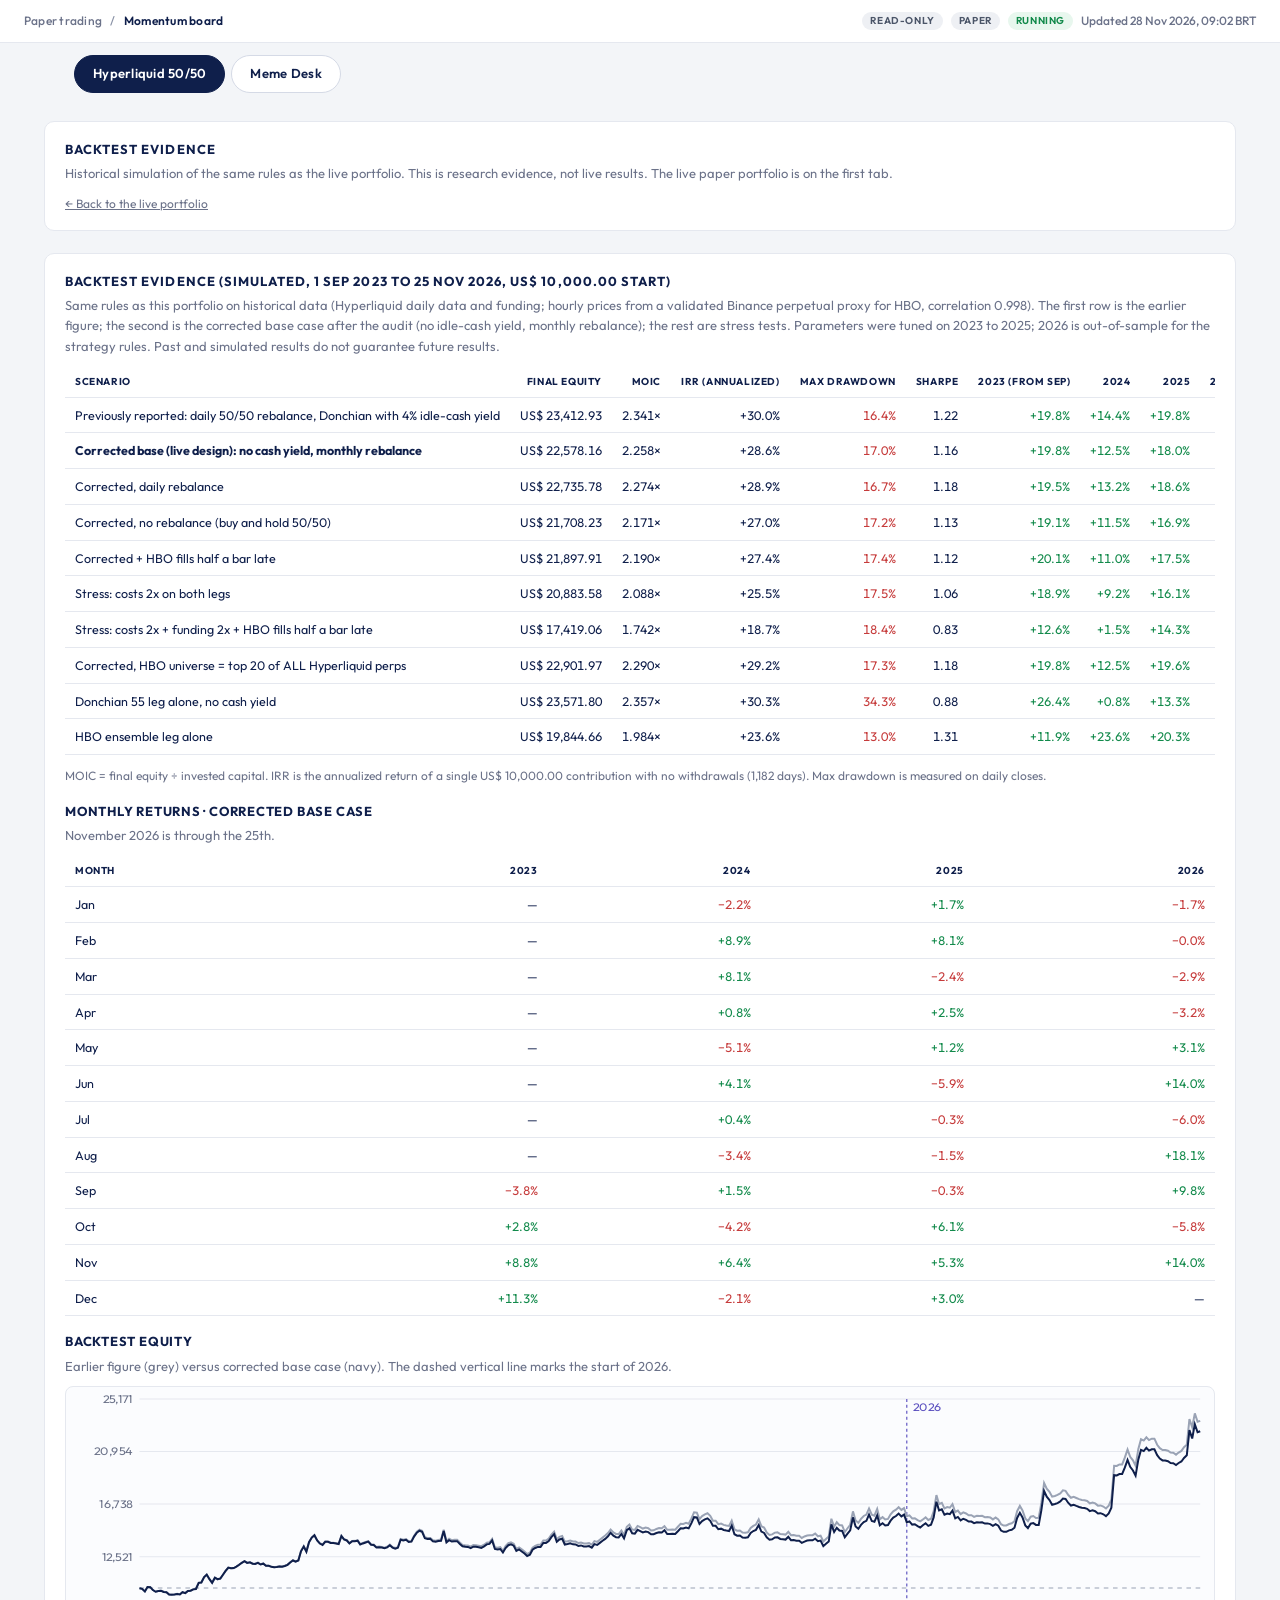
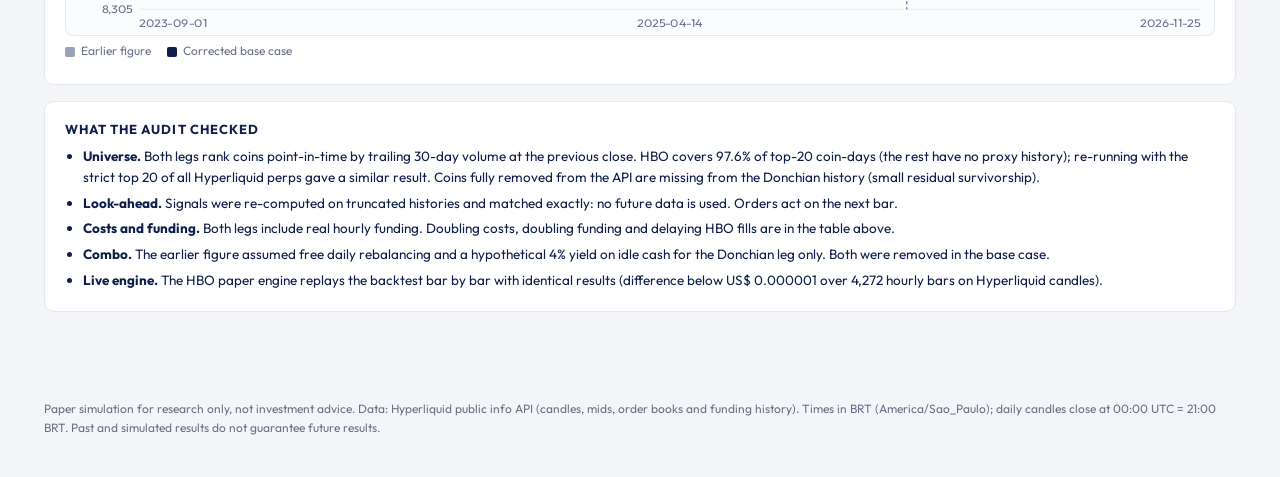
==== commit 8dbe176e: "paper run 2026-11-28 12:02 UTC" ====
--- a/backtest.html
+++ b/backtest.html
@@ -456,4 +456,4 @@
 svg.chart { height: 250px; } .panel h3 { font-size: 13px; letter-spacing: .06em; text-transform: uppercase; color: var(--navy); margin: 16px 0 4px; }
 .tabs-nav { display:flex; gap:6px; padding: 0 24px; margin: 12px auto 0; max-width: 1180px; } .tabs-nav a { padding: 8px 18px; border: 1px solid var(--line-strong); border-radius: 999px; background: var(--surface); color: var(--navy); font-size: 13px; font-weight: 600; text-decoration: none; letter-spacing: .02em; } .tabs-nav a.active { background: var(--navy); color: #fff; border-color: var(--navy); }
 .legend { display:flex; gap:16px; font-size:12px; color: var(--muted); margin-top:6px; } .legend i { display:inline-block; width:10px; height:10px; border-radius:2px; margin-right:6px; }
-</style></head><body><header class="top"><div class="crumb">Paper trading <span class="sep">/</span> <b>Momentum board</b></div><div class="top-right"><span class="badge badge-gray">Read-only</span><span class="badge badge-gray">Paper</span><span class="badge badge-green">Running</span><span class="clock">Updated 28 Nov 2026, 08:02 BRT</span></div></header><nav class="tabs-nav"><a href="index.html" class="active">Hyperliquid 50/50</a><a href="meme.html">Meme Desk</a></nav><main class="shell"><section class="intro"><h2>Backtest evidence</h2><p>Historical simulation of the same rules as the live portfolio. This is research evidence, not live results. The live paper portfolio is on the first tab.</p><p class="section-sub" style="margin:6px 0 0"><a href="index.html" style="color:#6b7289;font-size:12px">← Back to the live portfolio</a></p></section><section class="panel"><h2>Backtest evidence (simulated, 1 Sep 2023 to 25 Nov 2026, US$ 10,000.00 start)</h2><p class="section-sub">Same rules as this portfolio on historical data (Hyperliquid daily data and funding; hourly prices from a validated Binance perpetual proxy for HBO, correlation 0.998). The first row is the earlier figure; the second is the corrected base case after the audit (no idle-cash yield, monthly rebalance); the rest are stress tests. Parameters were tuned on 2023 to 2025; 2026 is out-of-sample for the strategy rules. Past and simulated results do not guarantee future results.</p><div class="table-wrap"><table><thead><tr><th class=l>Scenario</th><th>Final equity</th><th>MOIC</th><th>IRR (annualized)</th><th>Max drawdown</th><th>Sharpe</th><th>2023 (from Sep)</th><th>2024</th><th>2025</th><th>2026 (to 25 Nov)</th></tr></thead><tbody><tr><td class="l ">Previously reported: daily 50/50 rebalance, Donchian with 4% idle-cash yield</td><td class="">US$ 23,412.93</td><td class="">2.341×</td><td class="">+30.0%</td><td class="neg">16.4%</td><td class="">1.22</td><td class="pos">+19.8%</td><td class="pos">+14.4%</td><td class="pos">+19.8%</td><td class="pos">+42.6%</td></tr><tr><td class="l "><b>Corrected base (live design): no cash yield, monthly rebalance</b></td><td class="">US$ 22,578.16</td><td class="">2.258×</td><td class="">+28.6%</td><td class="neg">17.0%</td><td class="">1.16</td><td class="pos">+19.8%</td><td class="pos">+12.5%</td><td class="pos">+18.0%</td><td class="pos">+42.0%</td></tr><tr><td class="l ">Corrected, daily rebalance</td><td class="">US$ 22,735.78</td><td class="">2.274×</td><td class="">+28.9%</td><td class="neg">16.7%</td><td class="">1.18</td><td class="pos">+19.5%</td><td class="pos">+13.2%</td><td class="pos">+18.6%</td><td class="pos">+41.7%</td></tr><tr><td class="l ">Corrected, no rebalance (buy and hold 50/50)</td><td class="">US$ 21,708.23</td><td class="">2.171×</td><td class="">+27.0%</td><td class="neg">17.2%</td><td class="">1.13</td><td class="pos">+19.1%</td><td class="pos">+11.5%</td><td class="pos">+16.9%</td><td class="pos">+39.8%</td></tr><tr><td class="l ">Corrected + HBO fills half a bar late</td><td class="">US$ 21,897.91</td><td class="">2.190×</td><td class="">+27.4%</td><td class="neg">17.4%</td><td class="">1.12</td><td class="pos">+20.1%</td><td class="pos">+11.0%</td><td class="pos">+17.5%</td><td class="pos">+39.7%</td></tr><tr><td class="l ">Stress: costs 2x on both legs</td><td class="">US$ 20,883.58</td><td class="">2.088×</td><td class="">+25.5%</td><td class="neg">17.5%</td><td class="">1.06</td><td class="pos">+18.9%</td><td class="pos">+9.2%</td><td class="pos">+16.1%</td><td class="pos">+38.5%</td></tr><tr><td class="l ">Stress: costs 2x + funding 2x + HBO fills half a bar late</td><td class="">US$ 17,419.06</td><td class="">1.742×</td><td class="">+18.7%</td><td class="neg">18.4%</td><td class="">0.83</td><td class="pos">+12.6%</td><td class="pos">+1.5%</td><td class="pos">+14.3%</td><td class="pos">+33.3%</td></tr><tr><td class="l ">Corrected, HBO universe = top 20 of ALL Hyperliquid perps</td><td class="">US$ 22,901.97</td><td class="">2.290×</td><td class="">+29.2%</td><td class="neg">17.3%</td><td class="">1.18</td><td class="pos">+19.8%</td><td class="pos">+12.5%</td><td class="pos">+19.6%</td><td class="pos">+42.1%</td></tr><tr><td class="l ">Donchian 55 leg alone, no cash yield</td><td class="">US$ 23,571.80</td><td class="">2.357×</td><td class="">+30.3%</td><td class="neg">34.3%</td><td class="">0.88</td><td class="pos">+26.4%</td><td class="pos">+0.8%</td><td class="pos">+13.3%</td><td class="pos">+63.3%</td></tr><tr><td class="l ">HBO ensemble leg alone</td><td class="">US$ 19,844.66</td><td class="">1.984×</td><td class="">+23.6%</td><td class="neg">13.0%</td><td class="">1.31</td><td class="pos">+11.9%</td><td class="pos">+23.6%</td><td class="pos">+20.3%</td><td class="pos">+19.3%</td></tr></tbody></table></div><p class="rule-note">MOIC = final equity ÷ invested capital. IRR is the annualized return of a single US$ 10,000.00 contribution with no withdrawals (1,182 days). Max drawdown is measured on daily closes.</p><h3>Monthly returns · corrected base case</h3><p class="section-sub">November 2026 is through the 25th.</p><div class="table-wrap"><table><thead><tr><th class=l>Month</th><th>2023</th><th>2024</th><th>2025</th><th>2026</th></tr></thead><tbody><tr><td class="l ">Jan</td><td class="">—</td><td class="neg">−2.2%</td><td class="pos">+1.7%</td><td class="neg">−1.7%</td></tr><tr><td class="l ">Feb</td><td class="">—</td><td class="pos">+8.9%</td><td class="pos">+8.1%</td><td class="neg">−0.0%</td></tr><tr><td class="l ">Mar</td><td class="">—</td><td class="pos">+8.1%</td><td class="neg">−2.4%</td><td class="neg">−2.9%</td></tr><tr><td class="l ">Apr</td><td class="">—</td><td class="pos">+0.8%</td><td class="pos">+2.5%</td><td class="neg">−3.2%</td></tr><tr><td class="l ">May</td><td class="">—</td><td class="neg">−5.1%</td><td class="pos">+1.2%</td><td class="pos">+3.1%</td></tr><tr><td class="l ">Jun</td><td class="">—</td><td class="pos">+4.1%</td><td class="neg">−5.9%</td><td class="pos">+14.0%</td></tr><tr><td class="l ">Jul</td><td class="">—</td><td class="pos">+0.4%</td><td class="neg">−0.3%</td><td class="neg">−6.0%</td></tr><tr><td class="l ">Aug</td><td class="">—</td><td class="neg">−3.4%</td><td class="neg">−1.5%</td><td class="pos">+18.1%</td></tr><tr><td class="l ">Sep</td><td class="neg">−3.8%</td><td class="pos">+1.5%</td><td class="neg">−0.3%</td><td class="pos">+9.8%</td></tr><tr><td class="l ">Oct</td><td class="pos">+2.8%</td><td class="neg">−4.2%</td><td class="pos">+6.1%</td><td class="neg">−5.8%</td></tr><tr><td class="l ">Nov</td><td class="pos">+8.8%</td><td class="pos">+6.4%</td><td class="pos">+5.3%</td><td class="pos">+14.0%</td></tr><tr><td class="l ">Dec</td><td class="pos">+11.3%</td><td class="neg">−2.1%</td><td class="pos">+3.0%</td><td class="">—</td></tr></tbody></table></div><h3>Backtest equity</h3><p class="section-sub">Earlier figure (grey) versus corrected base case (navy). The dashed vertical line marks the start of 2026.</p><svg class="chart" viewBox="0 0 1000 250" preserveAspectRatio="none" role="img"><line x1="64" x2="988" y1="224.0" y2="224.0" stroke="#e5e8ef"/><text x="58" y="228.0" text-anchor="end" font-size="11" fill="#6b7289">8,305</text><line x1="64" x2="988" y1="171.0" y2="171.0" stroke="#e5e8ef"/><text x="58" y="175.0" text-anchor="end" font-size="11" fill="#6b7289">12,521</text><line x1="64" x2="988" y1="118.0" y2="118.0" stroke="#e5e8ef"/><text x="58" y="122.0" text-anchor="end" font-size="11" fill="#6b7289">16,738</text><line x1="64" x2="988" y1="65.0" y2="65.0" stroke="#e5e8ef"/><text x="58" y="69.0" text-anchor="end" font-size="11" fill="#6b7289">20,954</text><line x1="64" x2="988" y1="12.0" y2="12.0" stroke="#e5e8ef"/><text x="58" y="16.0" text-anchor="end" font-size="11" fill="#6b7289">25,171</text><line x1="64" x2="988" y1="202.7" y2="202.7" stroke="#9aa3b5" stroke-dasharray="4 4"/><line x1="732.4" x2="732.4" y1="12" y2="224" stroke="#5a4fbf" stroke-dasharray="3 3"/><text x="737.4" y="24" font-size="11" fill="#5a4fbf">2026</text><polyline points="64.0,202.7 66.3,203.5 68.7,206.1 71.0,201.7 73.4,201.7 75.7,204.7 78.1,206.4 80.4,205.6 82.8,205.3 85.1,206.5 87.5,206.8 89.8,209.1 92.1,209.2 94.5,209.1 96.8,208.5 99.2,208.9 101.5,206.7 103.9,207.7 106.2,205.5 108.6,205.1 110.9,203.8 113.2,203.4 115.6,197.2 117.9,197.0 120.3,191.9 122.6,189.5 125.0,193.9 127.3,197.2 129.7,192.3 132.0,193.9 134.4,193.2 136.7,189.5 139.0,185.5 141.4,182.2 143.7,182.8 146.1,182.7 148.4,181.2 150.8,179.3 153.1,177.3 155.5,175.6 157.8,177.3 160.2,176.7 162.5,178.0 164.8,178.2 167.2,177.1 169.5,178.7 171.9,177.9 174.2,180.1 176.6,180.2 178.9,181.1 181.3,181.6 183.6,181.3 185.9,180.6 188.3,180.9 190.6,180.2 193.0,179.0 195.3,176.7 197.7,174.6 200.0,175.8 202.4,174.6 204.7,165.2 207.1,160.4 209.4,165.6 211.7,156.3 214.1,151.7 216.4,149.6 218.8,154.7 221.1,157.3 223.5,158.6 225.8,155.7 228.2,155.8 230.5,156.8 232.9,156.9 235.2,157.4 237.5,158.0 239.9,150.0 242.2,153.5 244.6,154.4 246.9,157.6 249.3,155.2 251.6,155.1 254.0,154.5 256.3,158.4 258.6,157.3 261.0,156.2 263.3,155.4 265.7,158.4 268.0,158.7 270.4,161.2 272.7,160.8 275.1,161.3 277.4,162.0 279.8,161.0 282.1,158.9 284.4,161.2 286.8,162.3 289.1,161.4 291.5,153.1 293.8,153.9 296.2,153.2 298.5,155.5 300.9,155.1 303.2,149.9 305.6,145.9 307.9,143.9 310.2,144.9 312.6,151.4 314.9,152.1 317.3,152.1 319.6,154.5 322.0,154.9 324.3,154.1 326.7,153.7 329.0,143.8 331.4,155.2 333.7,153.0 336.0,154.4 338.4,154.0 340.7,154.0 343.1,156.8 345.4,159.2 347.8,159.6 350.1,159.7 352.5,160.9 354.8,159.4 357.1,159.5 359.5,159.9 361.8,160.5 364.2,159.0 366.5,156.9 368.9,156.5 371.2,153.0 373.6,161.6 375.9,162.1 378.3,161.5 380.6,165.2 382.9,160.5 385.3,157.5 387.6,156.6 390.0,158.0 392.3,163.2 394.7,161.7 397.0,163.6 399.4,165.8 401.7,168.3 404.1,167.0 406.4,162.0 408.7,160.1 411.1,158.9 413.4,158.8 415.8,154.8 418.1,154.7 420.5,152.8 422.8,148.8 425.2,145.8 427.5,153.4 429.8,151.0 432.2,150.2 434.5,156.0 436.9,155.5 439.2,154.7 441.6,155.8 443.9,155.8 446.3,157.3 448.6,156.8 451.0,157.8 453.3,157.8 455.6,157.4 458.0,159.0 460.3,155.3 462.7,156.1 465.0,153.9 467.4,151.8 469.7,149.8 472.1,147.2 474.4,143.7 476.8,146.6 479.1,148.1 481.4,148.2 483.8,144.7 486.1,149.1 488.5,140.9 490.8,138.7 493.2,143.8 495.5,144.0 497.9,140.0 500.2,141.2 502.5,142.7 504.9,141.7 507.2,142.3 509.6,144.6 511.9,144.5 514.3,143.1 516.6,142.2 519.0,142.4 521.3,140.2 523.7,144.0 526.0,143.9 528.3,143.6 530.7,143.9 533.0,140.9 535.4,137.9 537.7,138.0 540.1,137.0 542.4,137.9 544.8,132.4 547.1,126.3 549.5,126.6 551.8,133.2 554.1,130.1 556.5,128.4 558.8,127.3 561.2,129.8 563.5,134.8 565.9,134.8 568.2,138.3 570.6,137.7 572.9,139.0 575.2,139.6 577.6,140.1 579.9,134.7 582.3,143.4 584.6,144.9 587.0,144.6 589.3,146.7 591.7,146.8 594.0,146.5 596.4,142.0 598.7,140.0 601.0,138.7 603.4,133.5 605.7,140.3 608.1,141.7 610.4,146.7 612.8,149.1 615.1,148.6 617.5,146.8 619.8,146.5 622.2,148.2 624.5,148.4 626.8,148.8 629.2,145.9 631.5,149.4 633.9,149.2 636.2,149.9 638.6,150.0 640.9,152.2 643.3,150.7 645.6,149.8 647.9,149.5 650.3,149.4 652.6,147.8 655.0,150.5 657.3,149.8 659.7,155.7 662.0,153.2 664.4,150.7 666.7,132.8 669.1,140.8 671.4,136.3 673.7,139.2 676.1,139.6 678.4,146.2 680.8,142.4 683.1,138.9 685.5,125.4 687.8,134.5 690.2,136.9 692.5,132.9 694.9,130.0 697.2,128.6 699.5,122.4 701.9,128.8 704.2,129.7 706.6,123.0 708.9,133.3 711.3,131.2 713.6,133.5 716.0,133.0 718.3,128.4 720.6,125.3 723.0,123.7 725.3,121.2 727.7,123.9 730.0,122.1 732.4,130.3 734.7,129.4 737.1,132.5 739.4,132.3 741.8,134.2 744.1,135.5 746.4,133.5 748.8,131.4 751.1,134.1 753.5,132.8 755.8,125.4 758.2,109.0 760.5,118.0 762.9,116.8 765.2,122.4 767.6,121.0 769.9,121.7 772.2,118.0 774.6,126.0 776.9,124.6 779.3,128.1 781.6,126.4 784.0,127.5 786.3,129.3 788.7,129.3 791.0,130.9 793.4,129.9 795.7,130.1 798.0,129.9 800.4,131.2 802.7,131.0 805.1,131.6 807.4,133.5 809.8,131.6 812.1,133.4 814.5,138.3 816.8,139.7 819.1,139.6 821.5,138.1 823.8,137.4 826.2,135.3 828.5,125.2 830.9,119.9 833.2,124.5 835.6,132.5 837.9,135.3 840.3,130.7 842.6,130.1 844.9,132.0 847.3,131.9 849.6,116.9 852.0,96.8 854.3,102.5 856.7,105.7 859.0,110.6 861.4,109.9 863.7,108.8 866.1,107.2 868.4,104.2 870.7,104.7 873.1,108.9 875.4,111.7 877.8,110.8 880.1,111.9 882.5,113.0 884.8,113.9 887.2,114.2 889.5,114.9 891.8,117.3 894.2,116.4 896.5,117.3 898.9,119.6 901.2,119.4 903.6,120.5 905.9,122.5 908.3,119.6 910.6,113.4 913.0,79.4 915.3,79.6 917.6,78.0 920.0,78.0 922.3,71.2 924.7,63.1 927.0,70.3 929.4,73.9 931.7,79.4 934.1,62.4 936.4,52.6 938.8,54.0 941.1,50.7 943.4,53.5 945.8,52.1 948.1,52.1 950.5,58.2 952.8,61.7 955.2,63.5 957.5,63.6 959.9,64.3 962.2,66.1 964.5,66.3 966.9,68.2 969.2,66.1 971.6,64.4 973.9,60.7 976.3,58.1 978.6,32.3 981.0,40.6 983.3,26.6 985.7,35.1 988.0,34.1" fill="none" stroke="#9aa3b5" stroke-width="2" vector-effect="non-scaling-stroke"/><polyline points="64.0,202.8 66.3,203.5 68.7,206.1 71.0,201.7 73.4,201.8 75.7,204.7 78.1,206.4 80.4,205.7 82.8,205.4 85.1,206.6 87.5,206.9 89.8,209.2 92.1,209.4 94.5,209.2 96.8,208.7 99.2,209.1 101.5,206.9 103.9,207.8 106.2,205.7 108.6,205.3 110.9,204.0 113.2,203.6 115.6,197.4 117.9,197.1 120.3,191.6 122.6,189.0 125.0,193.7 127.3,197.4 129.7,192.2 132.0,193.7 134.4,193.1 136.7,189.3 139.0,185.4 141.4,182.0 143.7,182.6 146.1,182.5 148.4,181.1 150.8,179.2 153.1,177.2 155.5,175.5 157.8,177.3 160.2,176.7 162.5,178.1 164.8,178.3 167.2,177.2 169.5,178.9 171.9,178.1 174.2,180.2 176.6,180.3 178.9,181.3 181.3,181.8 183.6,181.5 185.9,180.9 188.3,181.2 190.6,180.4 193.0,179.3 195.3,176.9 197.7,174.9 200.0,176.1 202.4,174.9 204.7,165.6 207.1,160.8 209.4,166.1 211.7,156.5 214.1,151.8 216.4,149.4 218.8,154.7 221.1,157.8 223.5,159.2 225.8,156.1 228.2,156.1 230.5,157.2 232.9,157.2 235.2,157.7 237.5,158.3 239.9,150.2 242.2,153.7 244.6,154.7 246.9,157.6 249.3,155.4 251.6,155.4 254.0,154.9 256.3,158.8 258.6,157.7 261.0,156.7 263.3,155.9 265.7,159.0 268.0,159.3 270.4,161.8 272.7,161.5 275.1,161.9 277.4,162.6 279.8,161.7 282.1,159.6 284.4,161.9 286.8,162.9 289.1,162.1 291.5,153.9 293.8,154.7 296.2,154.0 298.5,156.3 300.9,155.9 303.2,150.8 305.6,146.8 307.9,144.9 310.2,146.0 312.6,152.5 314.9,153.2 317.3,153.0 319.6,155.6 322.0,156.0 324.3,155.3 326.7,155.0 329.0,145.1 331.4,156.6 333.7,154.4 336.0,155.8 338.4,155.5 340.7,155.4 343.1,158.2 345.4,160.6 347.8,161.1 350.1,161.2 352.5,162.5 354.8,161.0 357.1,161.1 359.5,161.6 361.8,162.2 364.2,160.6 366.5,158.6 368.9,158.2 371.2,154.7 373.6,163.3 375.9,163.9 378.3,163.3 380.6,166.9 382.9,162.4 385.3,159.5 387.6,158.6 390.0,160.0 392.3,165.3 394.7,163.8 397.0,165.8 399.4,167.9 401.7,170.4 404.1,169.1 406.4,164.1 408.7,162.3 411.1,161.2 413.4,161.2 415.8,157.3 418.1,157.2 420.5,155.3 422.8,151.4 425.2,148.3 427.5,156.1 429.8,153.7 432.2,153.0 434.5,158.8 436.9,158.3 439.2,157.6 441.6,158.6 443.9,158.7 446.3,160.2 448.6,159.7 451.0,160.7 453.3,160.8 455.6,160.4 458.0,162.0 460.3,158.4 462.7,159.2 465.0,157.1 467.4,155.0 469.7,153.1 472.1,150.5 474.4,146.9 476.8,149.9 479.1,151.4 481.4,151.6 483.8,148.1 486.1,152.6 488.5,144.3 490.8,142.3 493.2,147.5 495.5,147.8 497.9,144.0 500.2,145.2 502.5,146.6 504.9,145.8 507.2,146.3 509.6,148.5 511.9,148.4 514.3,147.2 516.6,146.4 519.0,146.6 521.3,144.4 523.7,148.2 526.0,148.1 528.3,147.9 530.7,148.1 533.0,145.4 535.4,142.4 537.7,142.6 540.1,141.6 542.4,142.5 544.8,137.2 547.1,131.2 549.5,131.5 551.8,138.1 554.1,135.1 556.5,133.5 558.8,132.4 561.2,134.9 563.5,139.8 565.9,139.9 568.2,143.4 570.6,142.8 572.9,144.1 575.2,144.7 577.6,145.2 579.9,139.8 582.3,148.4 584.6,149.9 587.0,149.7 589.3,151.7 591.7,151.9 594.0,151.5 596.4,147.1 598.7,145.2 601.0,144.0 603.4,139.2 605.7,145.7 608.1,147.1 610.4,151.5 612.8,153.9 615.1,153.5 617.5,151.7 619.8,151.5 622.2,153.2 624.5,153.4 626.8,153.8 629.2,151.0 631.5,154.4 633.9,154.2 636.2,154.9 638.6,155.0 640.9,157.1 643.3,155.8 645.6,154.8 647.9,154.6 650.3,154.5 652.6,152.9 655.0,155.4 657.3,154.8 659.7,160.5 662.0,158.1 664.4,155.8 666.7,138.4 669.1,146.1 671.4,141.9 673.7,144.7 676.1,145.1 678.4,151.4 680.8,147.9 683.1,144.5 685.5,131.4 687.8,140.6 690.2,142.9 692.5,139.0 694.9,136.2 697.2,134.9 699.5,128.6 701.9,135.1 704.2,135.9 706.6,129.3 708.9,139.4 711.3,137.4 713.6,139.6 716.0,139.2 718.3,134.7 720.6,131.7 723.0,130.1 725.3,127.6 727.7,130.4 730.0,128.6 732.4,136.5 734.7,135.5 737.1,138.7 739.4,138.4 741.8,140.3 744.1,141.6 746.4,139.4 748.8,137.3 751.1,140.0 753.5,138.8 755.8,131.5 758.2,115.6 760.5,124.4 762.9,123.2 765.2,128.8 767.6,127.5 769.9,128.2 772.2,124.6 774.6,132.4 776.9,131.0 779.3,134.4 781.6,132.8 784.0,133.9 786.3,135.7 788.7,135.7 791.0,137.3 793.4,136.4 795.7,136.6 798.0,136.4 800.4,137.7 802.7,137.5 805.1,138.2 807.4,140.0 809.8,138.2 812.1,139.9 814.5,144.7 816.8,146.0 819.1,146.0 821.5,144.5 823.8,143.9 826.2,141.9 828.5,132.0 830.9,126.8 833.2,131.5 835.6,139.5 837.9,142.2 840.3,137.8 842.6,137.2 844.9,139.0 847.3,139.0 849.6,124.4 852.0,104.8 854.3,110.6 856.7,113.9 859.0,118.7 861.4,118.0 863.7,117.0 866.1,115.4 868.4,112.5 870.7,112.9 873.1,116.9 875.4,119.5 877.8,118.8 880.1,119.9 882.5,120.9 884.8,121.7 887.2,122.0 889.5,122.8 891.8,125.1 894.2,124.4 896.5,125.2 898.9,127.5 901.2,127.2 903.6,128.3 905.9,130.2 908.3,127.5 910.6,121.6 913.0,88.9 915.3,89.1 917.6,87.7 920.0,87.7 922.3,81.3 924.7,73.4 927.0,80.5 929.4,84.1 931.7,89.4 934.1,73.0 936.4,63.4 938.8,64.6 941.1,61.2 943.4,64.1 945.8,62.8 948.1,62.8 950.5,68.7 952.8,72.1 955.2,74.0 957.5,74.1 959.9,74.8 962.2,76.6 964.5,76.8 966.9,78.7 969.2,76.6 971.6,75.1 973.9,71.5 976.3,68.9 978.6,43.5 981.0,51.9 983.3,37.4 985.7,45.6 988.0,44.6" fill="none" stroke="#0f1f4b" stroke-width="2" vector-effect="non-scaling-stroke"/><text x="64.0" y="242" text-anchor="start" font-size="11" fill="#6b7289">2023-09-01</text><text x="526.0" y="242" text-anchor="middle" font-size="11" fill="#6b7289">2025-04-14</text><text x="988.0" y="242" text-anchor="end" font-size="11" fill="#6b7289">2026-11-25</text></svg><div class="legend"><span><i style="background:#9aa3b5"></i>Earlier figure</span><span><i style="background:#0f1f4b"></i>Corrected base case</span></div></section><section class="panel"><h2>What the audit checked</h2><ul class="rules"><li><b>Universe.</b> Both legs rank coins point-in-time by trailing 30-day volume at the previous close. HBO covers 97.6% of top-20 coin-days (the rest have no proxy history); re-running with the strict top 20 of all Hyperliquid perps gave a similar result. Coins fully removed from the API are missing from the Donchian history (small residual survivorship).</li><li><b>Look-ahead.</b> Signals were re-computed on truncated histories and matched exactly: no future data is used. Orders act on the next bar.</li><li><b>Costs and funding.</b> Both legs include real hourly funding. Doubling costs, doubling funding and delaying HBO fills are in the table above.</li><li><b>Combo.</b> The earlier figure assumed free daily rebalancing and a hypothetical 4% yield on idle cash for the Donchian leg only. Both were removed in the base case.</li><li><b>Live engine.</b> The HBO paper engine replays the backtest bar by bar with identical results (difference below US$ 0.000001 over 4,272 hourly bars on Hyperliquid candles).</li></ul></section></main><footer class="foot">Paper simulation for research only, not investment advice. Data: Hyperliquid public info API (candles, mids, order books and funding history). Times in BRT (America/Sao_Paulo); daily candles close at 00:00 UTC = 21:00 BRT. Past and simulated results do not guarantee future results.</footer></body></html>+</style></head><body><header class="top"><div class="crumb">Paper trading <span class="sep">/</span> <b>Momentum board</b></div><div class="top-right"><span class="badge badge-gray">Read-only</span><span class="badge badge-gray">Paper</span><span class="badge badge-green">Running</span><span class="clock">Updated 28 Nov 2026, 09:02 BRT</span></div></header><nav class="tabs-nav"><a href="index.html" class="active">Hyperliquid 50/50</a><a href="meme.html">Meme Desk</a></nav><main class="shell"><section class="intro"><h2>Backtest evidence</h2><p>Historical simulation of the same rules as the live portfolio. This is research evidence, not live results. The live paper portfolio is on the first tab.</p><p class="section-sub" style="margin:6px 0 0"><a href="index.html" style="color:#6b7289;font-size:12px">← Back to the live portfolio</a></p></section><section class="panel"><h2>Backtest evidence (simulated, 1 Sep 2023 to 25 Nov 2026, US$ 10,000.00 start)</h2><p class="section-sub">Same rules as this portfolio on historical data (Hyperliquid daily data and funding; hourly prices from a validated Binance perpetual proxy for HBO, correlation 0.998). The first row is the earlier figure; the second is the corrected base case after the audit (no idle-cash yield, monthly rebalance); the rest are stress tests. Parameters were tuned on 2023 to 2025; 2026 is out-of-sample for the strategy rules. Past and simulated results do not guarantee future results.</p><div class="table-wrap"><table><thead><tr><th class=l>Scenario</th><th>Final equity</th><th>MOIC</th><th>IRR (annualized)</th><th>Max drawdown</th><th>Sharpe</th><th>2023 (from Sep)</th><th>2024</th><th>2025</th><th>2026 (to 25 Nov)</th></tr></thead><tbody><tr><td class="l ">Previously reported: daily 50/50 rebalance, Donchian with 4% idle-cash yield</td><td class="">US$ 23,412.93</td><td class="">2.341×</td><td class="">+30.0%</td><td class="neg">16.4%</td><td class="">1.22</td><td class="pos">+19.8%</td><td class="pos">+14.4%</td><td class="pos">+19.8%</td><td class="pos">+42.6%</td></tr><tr><td class="l "><b>Corrected base (live design): no cash yield, monthly rebalance</b></td><td class="">US$ 22,578.16</td><td class="">2.258×</td><td class="">+28.6%</td><td class="neg">17.0%</td><td class="">1.16</td><td class="pos">+19.8%</td><td class="pos">+12.5%</td><td class="pos">+18.0%</td><td class="pos">+42.0%</td></tr><tr><td class="l ">Corrected, daily rebalance</td><td class="">US$ 22,735.78</td><td class="">2.274×</td><td class="">+28.9%</td><td class="neg">16.7%</td><td class="">1.18</td><td class="pos">+19.5%</td><td class="pos">+13.2%</td><td class="pos">+18.6%</td><td class="pos">+41.7%</td></tr><tr><td class="l ">Corrected, no rebalance (buy and hold 50/50)</td><td class="">US$ 21,708.23</td><td class="">2.171×</td><td class="">+27.0%</td><td class="neg">17.2%</td><td class="">1.13</td><td class="pos">+19.1%</td><td class="pos">+11.5%</td><td class="pos">+16.9%</td><td class="pos">+39.8%</td></tr><tr><td class="l ">Corrected + HBO fills half a bar late</td><td class="">US$ 21,897.91</td><td class="">2.190×</td><td class="">+27.4%</td><td class="neg">17.4%</td><td class="">1.12</td><td class="pos">+20.1%</td><td class="pos">+11.0%</td><td class="pos">+17.5%</td><td class="pos">+39.7%</td></tr><tr><td class="l ">Stress: costs 2x on both legs</td><td class="">US$ 20,883.58</td><td class="">2.088×</td><td class="">+25.5%</td><td class="neg">17.5%</td><td class="">1.06</td><td class="pos">+18.9%</td><td class="pos">+9.2%</td><td class="pos">+16.1%</td><td class="pos">+38.5%</td></tr><tr><td class="l ">Stress: costs 2x + funding 2x + HBO fills half a bar late</td><td class="">US$ 17,419.06</td><td class="">1.742×</td><td class="">+18.7%</td><td class="neg">18.4%</td><td class="">0.83</td><td class="pos">+12.6%</td><td class="pos">+1.5%</td><td class="pos">+14.3%</td><td class="pos">+33.3%</td></tr><tr><td class="l ">Corrected, HBO universe = top 20 of ALL Hyperliquid perps</td><td class="">US$ 22,901.97</td><td class="">2.290×</td><td class="">+29.2%</td><td class="neg">17.3%</td><td class="">1.18</td><td class="pos">+19.8%</td><td class="pos">+12.5%</td><td class="pos">+19.6%</td><td class="pos">+42.1%</td></tr><tr><td class="l ">Donchian 55 leg alone, no cash yield</td><td class="">US$ 23,571.80</td><td class="">2.357×</td><td class="">+30.3%</td><td class="neg">34.3%</td><td class="">0.88</td><td class="pos">+26.4%</td><td class="pos">+0.8%</td><td class="pos">+13.3%</td><td class="pos">+63.3%</td></tr><tr><td class="l ">HBO ensemble leg alone</td><td class="">US$ 19,844.66</td><td class="">1.984×</td><td class="">+23.6%</td><td class="neg">13.0%</td><td class="">1.31</td><td class="pos">+11.9%</td><td class="pos">+23.6%</td><td class="pos">+20.3%</td><td class="pos">+19.3%</td></tr></tbody></table></div><p class="rule-note">MOIC = final equity ÷ invested capital. IRR is the annualized return of a single US$ 10,000.00 contribution with no withdrawals (1,182 days). Max drawdown is measured on daily closes.</p><h3>Monthly returns · corrected base case</h3><p class="section-sub">November 2026 is through the 25th.</p><div class="table-wrap"><table><thead><tr><th class=l>Month</th><th>2023</th><th>2024</th><th>2025</th><th>2026</th></tr></thead><tbody><tr><td class="l ">Jan</td><td class="">—</td><td class="neg">−2.2%</td><td class="pos">+1.7%</td><td class="neg">−1.7%</td></tr><tr><td class="l ">Feb</td><td class="">—</td><td class="pos">+8.9%</td><td class="pos">+8.1%</td><td class="neg">−0.0%</td></tr><tr><td class="l ">Mar</td><td class="">—</td><td class="pos">+8.1%</td><td class="neg">−2.4%</td><td class="neg">−2.9%</td></tr><tr><td class="l ">Apr</td><td class="">—</td><td class="pos">+0.8%</td><td class="pos">+2.5%</td><td class="neg">−3.2%</td></tr><tr><td class="l ">May</td><td class="">—</td><td class="neg">−5.1%</td><td class="pos">+1.2%</td><td class="pos">+3.1%</td></tr><tr><td class="l ">Jun</td><td class="">—</td><td class="pos">+4.1%</td><td class="neg">−5.9%</td><td class="pos">+14.0%</td></tr><tr><td class="l ">Jul</td><td class="">—</td><td class="pos">+0.4%</td><td class="neg">−0.3%</td><td class="neg">−6.0%</td></tr><tr><td class="l ">Aug</td><td class="">—</td><td class="neg">−3.4%</td><td class="neg">−1.5%</td><td class="pos">+18.1%</td></tr><tr><td class="l ">Sep</td><td class="neg">−3.8%</td><td class="pos">+1.5%</td><td class="neg">−0.3%</td><td class="pos">+9.8%</td></tr><tr><td class="l ">Oct</td><td class="pos">+2.8%</td><td class="neg">−4.2%</td><td class="pos">+6.1%</td><td class="neg">−5.8%</td></tr><tr><td class="l ">Nov</td><td class="pos">+8.8%</td><td class="pos">+6.4%</td><td class="pos">+5.3%</td><td class="pos">+14.0%</td></tr><tr><td class="l ">Dec</td><td class="pos">+11.3%</td><td class="neg">−2.1%</td><td class="pos">+3.0%</td><td class="">—</td></tr></tbody></table></div><h3>Backtest equity</h3><p class="section-sub">Earlier figure (grey) versus corrected base case (navy). The dashed vertical line marks the start of 2026.</p><svg class="chart" viewBox="0 0 1000 250" preserveAspectRatio="none" role="img"><line x1="64" x2="988" y1="224.0" y2="224.0" stroke="#e5e8ef"/><text x="58" y="228.0" text-anchor="end" font-size="11" fill="#6b7289">8,305</text><line x1="64" x2="988" y1="171.0" y2="171.0" stroke="#e5e8ef"/><text x="58" y="175.0" text-anchor="end" font-size="11" fill="#6b7289">12,521</text><line x1="64" x2="988" y1="118.0" y2="118.0" stroke="#e5e8ef"/><text x="58" y="122.0" text-anchor="end" font-size="11" fill="#6b7289">16,738</text><line x1="64" x2="988" y1="65.0" y2="65.0" stroke="#e5e8ef"/><text x="58" y="69.0" text-anchor="end" font-size="11" fill="#6b7289">20,954</text><line x1="64" x2="988" y1="12.0" y2="12.0" stroke="#e5e8ef"/><text x="58" y="16.0" text-anchor="end" font-size="11" fill="#6b7289">25,171</text><line x1="64" x2="988" y1="202.7" y2="202.7" stroke="#9aa3b5" stroke-dasharray="4 4"/><line x1="732.4" x2="732.4" y1="12" y2="224" stroke="#5a4fbf" stroke-dasharray="3 3"/><text x="737.4" y="24" font-size="11" fill="#5a4fbf">2026</text><polyline points="64.0,202.7 66.3,203.5 68.7,206.1 71.0,201.7 73.4,201.7 75.7,204.7 78.1,206.4 80.4,205.6 82.8,205.3 85.1,206.5 87.5,206.8 89.8,209.1 92.1,209.2 94.5,209.1 96.8,208.5 99.2,208.9 101.5,206.7 103.9,207.7 106.2,205.5 108.6,205.1 110.9,203.8 113.2,203.4 115.6,197.2 117.9,197.0 120.3,191.9 122.6,189.5 125.0,193.9 127.3,197.2 129.7,192.3 132.0,193.9 134.4,193.2 136.7,189.5 139.0,185.5 141.4,182.2 143.7,182.8 146.1,182.7 148.4,181.2 150.8,179.3 153.1,177.3 155.5,175.6 157.8,177.3 160.2,176.7 162.5,178.0 164.8,178.2 167.2,177.1 169.5,178.7 171.9,177.9 174.2,180.1 176.6,180.2 178.9,181.1 181.3,181.6 183.6,181.3 185.9,180.6 188.3,180.9 190.6,180.2 193.0,179.0 195.3,176.7 197.7,174.6 200.0,175.8 202.4,174.6 204.7,165.2 207.1,160.4 209.4,165.6 211.7,156.3 214.1,151.7 216.4,149.6 218.8,154.7 221.1,157.3 223.5,158.6 225.8,155.7 228.2,155.8 230.5,156.8 232.9,156.9 235.2,157.4 237.5,158.0 239.9,150.0 242.2,153.5 244.6,154.4 246.9,157.6 249.3,155.2 251.6,155.1 254.0,154.5 256.3,158.4 258.6,157.3 261.0,156.2 263.3,155.4 265.7,158.4 268.0,158.7 270.4,161.2 272.7,160.8 275.1,161.3 277.4,162.0 279.8,161.0 282.1,158.9 284.4,161.2 286.8,162.3 289.1,161.4 291.5,153.1 293.8,153.9 296.2,153.2 298.5,155.5 300.9,155.1 303.2,149.9 305.6,145.9 307.9,143.9 310.2,144.9 312.6,151.4 314.9,152.1 317.3,152.1 319.6,154.5 322.0,154.9 324.3,154.1 326.7,153.7 329.0,143.8 331.4,155.2 333.7,153.0 336.0,154.4 338.4,154.0 340.7,154.0 343.1,156.8 345.4,159.2 347.8,159.6 350.1,159.7 352.5,160.9 354.8,159.4 357.1,159.5 359.5,159.9 361.8,160.5 364.2,159.0 366.5,156.9 368.9,156.5 371.2,153.0 373.6,161.6 375.9,162.1 378.3,161.5 380.6,165.2 382.9,160.5 385.3,157.5 387.6,156.6 390.0,158.0 392.3,163.2 394.7,161.7 397.0,163.6 399.4,165.8 401.7,168.3 404.1,167.0 406.4,162.0 408.7,160.1 411.1,158.9 413.4,158.8 415.8,154.8 418.1,154.7 420.5,152.8 422.8,148.8 425.2,145.8 427.5,153.4 429.8,151.0 432.2,150.2 434.5,156.0 436.9,155.5 439.2,154.7 441.6,155.8 443.9,155.8 446.3,157.3 448.6,156.8 451.0,157.8 453.3,157.8 455.6,157.4 458.0,159.0 460.3,155.3 462.7,156.1 465.0,153.9 467.4,151.8 469.7,149.8 472.1,147.2 474.4,143.7 476.8,146.6 479.1,148.1 481.4,148.2 483.8,144.7 486.1,149.1 488.5,140.9 490.8,138.7 493.2,143.8 495.5,144.0 497.9,140.0 500.2,141.2 502.5,142.7 504.9,141.7 507.2,142.3 509.6,144.6 511.9,144.5 514.3,143.1 516.6,142.2 519.0,142.4 521.3,140.2 523.7,144.0 526.0,143.9 528.3,143.6 530.7,143.9 533.0,140.9 535.4,137.9 537.7,138.0 540.1,137.0 542.4,137.9 544.8,132.4 547.1,126.3 549.5,126.6 551.8,133.2 554.1,130.1 556.5,128.4 558.8,127.3 561.2,129.8 563.5,134.8 565.9,134.8 568.2,138.3 570.6,137.7 572.9,139.0 575.2,139.6 577.6,140.1 579.9,134.7 582.3,143.4 584.6,144.9 587.0,144.6 589.3,146.7 591.7,146.8 594.0,146.5 596.4,142.0 598.7,140.0 601.0,138.7 603.4,133.5 605.7,140.3 608.1,141.7 610.4,146.7 612.8,149.1 615.1,148.6 617.5,146.8 619.8,146.5 622.2,148.2 624.5,148.4 626.8,148.8 629.2,145.9 631.5,149.4 633.9,149.2 636.2,149.9 638.6,150.0 640.9,152.2 643.3,150.7 645.6,149.8 647.9,149.5 650.3,149.4 652.6,147.8 655.0,150.5 657.3,149.8 659.7,155.7 662.0,153.2 664.4,150.7 666.7,132.8 669.1,140.8 671.4,136.3 673.7,139.2 676.1,139.6 678.4,146.2 680.8,142.4 683.1,138.9 685.5,125.4 687.8,134.5 690.2,136.9 692.5,132.9 694.9,130.0 697.2,128.6 699.5,122.4 701.9,128.8 704.2,129.7 706.6,123.0 708.9,133.3 711.3,131.2 713.6,133.5 716.0,133.0 718.3,128.4 720.6,125.3 723.0,123.7 725.3,121.2 727.7,123.9 730.0,122.1 732.4,130.3 734.7,129.4 737.1,132.5 739.4,132.3 741.8,134.2 744.1,135.5 746.4,133.5 748.8,131.4 751.1,134.1 753.5,132.8 755.8,125.4 758.2,109.0 760.5,118.0 762.9,116.8 765.2,122.4 767.6,121.0 769.9,121.7 772.2,118.0 774.6,126.0 776.9,124.6 779.3,128.1 781.6,126.4 784.0,127.5 786.3,129.3 788.7,129.3 791.0,130.9 793.4,129.9 795.7,130.1 798.0,129.9 800.4,131.2 802.7,131.0 805.1,131.6 807.4,133.5 809.8,131.6 812.1,133.4 814.5,138.3 816.8,139.7 819.1,139.6 821.5,138.1 823.8,137.4 826.2,135.3 828.5,125.2 830.9,119.9 833.2,124.5 835.6,132.5 837.9,135.3 840.3,130.7 842.6,130.1 844.9,132.0 847.3,131.9 849.6,116.9 852.0,96.8 854.3,102.5 856.7,105.7 859.0,110.6 861.4,109.9 863.7,108.8 866.1,107.2 868.4,104.2 870.7,104.7 873.1,108.9 875.4,111.7 877.8,110.8 880.1,111.9 882.5,113.0 884.8,113.9 887.2,114.2 889.5,114.9 891.8,117.3 894.2,116.4 896.5,117.3 898.9,119.6 901.2,119.4 903.6,120.5 905.9,122.5 908.3,119.6 910.6,113.4 913.0,79.4 915.3,79.6 917.6,78.0 920.0,78.0 922.3,71.2 924.7,63.1 927.0,70.3 929.4,73.9 931.7,79.4 934.1,62.4 936.4,52.6 938.8,54.0 941.1,50.7 943.4,53.5 945.8,52.1 948.1,52.1 950.5,58.2 952.8,61.7 955.2,63.5 957.5,63.6 959.9,64.3 962.2,66.1 964.5,66.3 966.9,68.2 969.2,66.1 971.6,64.4 973.9,60.7 976.3,58.1 978.6,32.3 981.0,40.6 983.3,26.6 985.7,35.1 988.0,34.1" fill="none" stroke="#9aa3b5" stroke-width="2" vector-effect="non-scaling-stroke"/><polyline points="64.0,202.8 66.3,203.5 68.7,206.1 71.0,201.7 73.4,201.8 75.7,204.7 78.1,206.4 80.4,205.7 82.8,205.4 85.1,206.6 87.5,206.9 89.8,209.2 92.1,209.4 94.5,209.2 96.8,208.7 99.2,209.1 101.5,206.9 103.9,207.8 106.2,205.7 108.6,205.3 110.9,204.0 113.2,203.6 115.6,197.4 117.9,197.1 120.3,191.6 122.6,189.0 125.0,193.7 127.3,197.4 129.7,192.2 132.0,193.7 134.4,193.1 136.7,189.3 139.0,185.4 141.4,182.0 143.7,182.6 146.1,182.5 148.4,181.1 150.8,179.2 153.1,177.2 155.5,175.5 157.8,177.3 160.2,176.7 162.5,178.1 164.8,178.3 167.2,177.2 169.5,178.9 171.9,178.1 174.2,180.2 176.6,180.3 178.9,181.3 181.3,181.8 183.6,181.5 185.9,180.9 188.3,181.2 190.6,180.4 193.0,179.3 195.3,176.9 197.7,174.9 200.0,176.1 202.4,174.9 204.7,165.6 207.1,160.8 209.4,166.1 211.7,156.5 214.1,151.8 216.4,149.4 218.8,154.7 221.1,157.8 223.5,159.2 225.8,156.1 228.2,156.1 230.5,157.2 232.9,157.2 235.2,157.7 237.5,158.3 239.9,150.2 242.2,153.7 244.6,154.7 246.9,157.6 249.3,155.4 251.6,155.4 254.0,154.9 256.3,158.8 258.6,157.7 261.0,156.7 263.3,155.9 265.7,159.0 268.0,159.3 270.4,161.8 272.7,161.5 275.1,161.9 277.4,162.6 279.8,161.7 282.1,159.6 284.4,161.9 286.8,162.9 289.1,162.1 291.5,153.9 293.8,154.7 296.2,154.0 298.5,156.3 300.9,155.9 303.2,150.8 305.6,146.8 307.9,144.9 310.2,146.0 312.6,152.5 314.9,153.2 317.3,153.0 319.6,155.6 322.0,156.0 324.3,155.3 326.7,155.0 329.0,145.1 331.4,156.6 333.7,154.4 336.0,155.8 338.4,155.5 340.7,155.4 343.1,158.2 345.4,160.6 347.8,161.1 350.1,161.2 352.5,162.5 354.8,161.0 357.1,161.1 359.5,161.6 361.8,162.2 364.2,160.6 366.5,158.6 368.9,158.2 371.2,154.7 373.6,163.3 375.9,163.9 378.3,163.3 380.6,166.9 382.9,162.4 385.3,159.5 387.6,158.6 390.0,160.0 392.3,165.3 394.7,163.8 397.0,165.8 399.4,167.9 401.7,170.4 404.1,169.1 406.4,164.1 408.7,162.3 411.1,161.2 413.4,161.2 415.8,157.3 418.1,157.2 420.5,155.3 422.8,151.4 425.2,148.3 427.5,156.1 429.8,153.7 432.2,153.0 434.5,158.8 436.9,158.3 439.2,157.6 441.6,158.6 443.9,158.7 446.3,160.2 448.6,159.7 451.0,160.7 453.3,160.8 455.6,160.4 458.0,162.0 460.3,158.4 462.7,159.2 465.0,157.1 467.4,155.0 469.7,153.1 472.1,150.5 474.4,146.9 476.8,149.9 479.1,151.4 481.4,151.6 483.8,148.1 486.1,152.6 488.5,144.3 490.8,142.3 493.2,147.5 495.5,147.8 497.9,144.0 500.2,145.2 502.5,146.6 504.9,145.8 507.2,146.3 509.6,148.5 511.9,148.4 514.3,147.2 516.6,146.4 519.0,146.6 521.3,144.4 523.7,148.2 526.0,148.1 528.3,147.9 530.7,148.1 533.0,145.4 535.4,142.4 537.7,142.6 540.1,141.6 542.4,142.5 544.8,137.2 547.1,131.2 549.5,131.5 551.8,138.1 554.1,135.1 556.5,133.5 558.8,132.4 561.2,134.9 563.5,139.8 565.9,139.9 568.2,143.4 570.6,142.8 572.9,144.1 575.2,144.7 577.6,145.2 579.9,139.8 582.3,148.4 584.6,149.9 587.0,149.7 589.3,151.7 591.7,151.9 594.0,151.5 596.4,147.1 598.7,145.2 601.0,144.0 603.4,139.2 605.7,145.7 608.1,147.1 610.4,151.5 612.8,153.9 615.1,153.5 617.5,151.7 619.8,151.5 622.2,153.2 624.5,153.4 626.8,153.8 629.2,151.0 631.5,154.4 633.9,154.2 636.2,154.9 638.6,155.0 640.9,157.1 643.3,155.8 645.6,154.8 647.9,154.6 650.3,154.5 652.6,152.9 655.0,155.4 657.3,154.8 659.7,160.5 662.0,158.1 664.4,155.8 666.7,138.4 669.1,146.1 671.4,141.9 673.7,144.7 676.1,145.1 678.4,151.4 680.8,147.9 683.1,144.5 685.5,131.4 687.8,140.6 690.2,142.9 692.5,139.0 694.9,136.2 697.2,134.9 699.5,128.6 701.9,135.1 704.2,135.9 706.6,129.3 708.9,139.4 711.3,137.4 713.6,139.6 716.0,139.2 718.3,134.7 720.6,131.7 723.0,130.1 725.3,127.6 727.7,130.4 730.0,128.6 732.4,136.5 734.7,135.5 737.1,138.7 739.4,138.4 741.8,140.3 744.1,141.6 746.4,139.4 748.8,137.3 751.1,140.0 753.5,138.8 755.8,131.5 758.2,115.6 760.5,124.4 762.9,123.2 765.2,128.8 767.6,127.5 769.9,128.2 772.2,124.6 774.6,132.4 776.9,131.0 779.3,134.4 781.6,132.8 784.0,133.9 786.3,135.7 788.7,135.7 791.0,137.3 793.4,136.4 795.7,136.6 798.0,136.4 800.4,137.7 802.7,137.5 805.1,138.2 807.4,140.0 809.8,138.2 812.1,139.9 814.5,144.7 816.8,146.0 819.1,146.0 821.5,144.5 823.8,143.9 826.2,141.9 828.5,132.0 830.9,126.8 833.2,131.5 835.6,139.5 837.9,142.2 840.3,137.8 842.6,137.2 844.9,139.0 847.3,139.0 849.6,124.4 852.0,104.8 854.3,110.6 856.7,113.9 859.0,118.7 861.4,118.0 863.7,117.0 866.1,115.4 868.4,112.5 870.7,112.9 873.1,116.9 875.4,119.5 877.8,118.8 880.1,119.9 882.5,120.9 884.8,121.7 887.2,122.0 889.5,122.8 891.8,125.1 894.2,124.4 896.5,125.2 898.9,127.5 901.2,127.2 903.6,128.3 905.9,130.2 908.3,127.5 910.6,121.6 913.0,88.9 915.3,89.1 917.6,87.7 920.0,87.7 922.3,81.3 924.7,73.4 927.0,80.5 929.4,84.1 931.7,89.4 934.1,73.0 936.4,63.4 938.8,64.6 941.1,61.2 943.4,64.1 945.8,62.8 948.1,62.8 950.5,68.7 952.8,72.1 955.2,74.0 957.5,74.1 959.9,74.8 962.2,76.6 964.5,76.8 966.9,78.7 969.2,76.6 971.6,75.1 973.9,71.5 976.3,68.9 978.6,43.5 981.0,51.9 983.3,37.4 985.7,45.6 988.0,44.6" fill="none" stroke="#0f1f4b" stroke-width="2" vector-effect="non-scaling-stroke"/><text x="64.0" y="242" text-anchor="start" font-size="11" fill="#6b7289">2023-09-01</text><text x="526.0" y="242" text-anchor="middle" font-size="11" fill="#6b7289">2025-04-14</text><text x="988.0" y="242" text-anchor="end" font-size="11" fill="#6b7289">2026-11-25</text></svg><div class="legend"><span><i style="background:#9aa3b5"></i>Earlier figure</span><span><i style="background:#0f1f4b"></i>Corrected base case</span></div></section><section class="panel"><h2>What the audit checked</h2><ul class="rules"><li><b>Universe.</b> Both legs rank coins point-in-time by trailing 30-day volume at the previous close. HBO covers 97.6% of top-20 coin-days (the rest have no proxy history); re-running with the strict top 20 of all Hyperliquid perps gave a similar result. Coins fully removed from the API are missing from the Donchian history (small residual survivorship).</li><li><b>Look-ahead.</b> Signals were re-computed on truncated histories and matched exactly: no future data is used. Orders act on the next bar.</li><li><b>Costs and funding.</b> Both legs include real hourly funding. Doubling costs, doubling funding and delaying HBO fills are in the table above.</li><li><b>Combo.</b> The earlier figure assumed free daily rebalancing and a hypothetical 4% yield on idle cash for the Donchian leg only. Both were removed in the base case.</li><li><b>Live engine.</b> The HBO paper engine replays the backtest bar by bar with identical results (difference below US$ 0.000001 over 4,272 hourly bars on Hyperliquid candles).</li></ul></section></main><footer class="foot">Paper simulation for research only, not investment advice. Data: Hyperliquid public info API (candles, mids, order books and funding history). Times in BRT (America/Sao_Paulo); daily candles close at 00:00 UTC = 21:00 BRT. Past and simulated results do not guarantee future results.</footer></body></html>
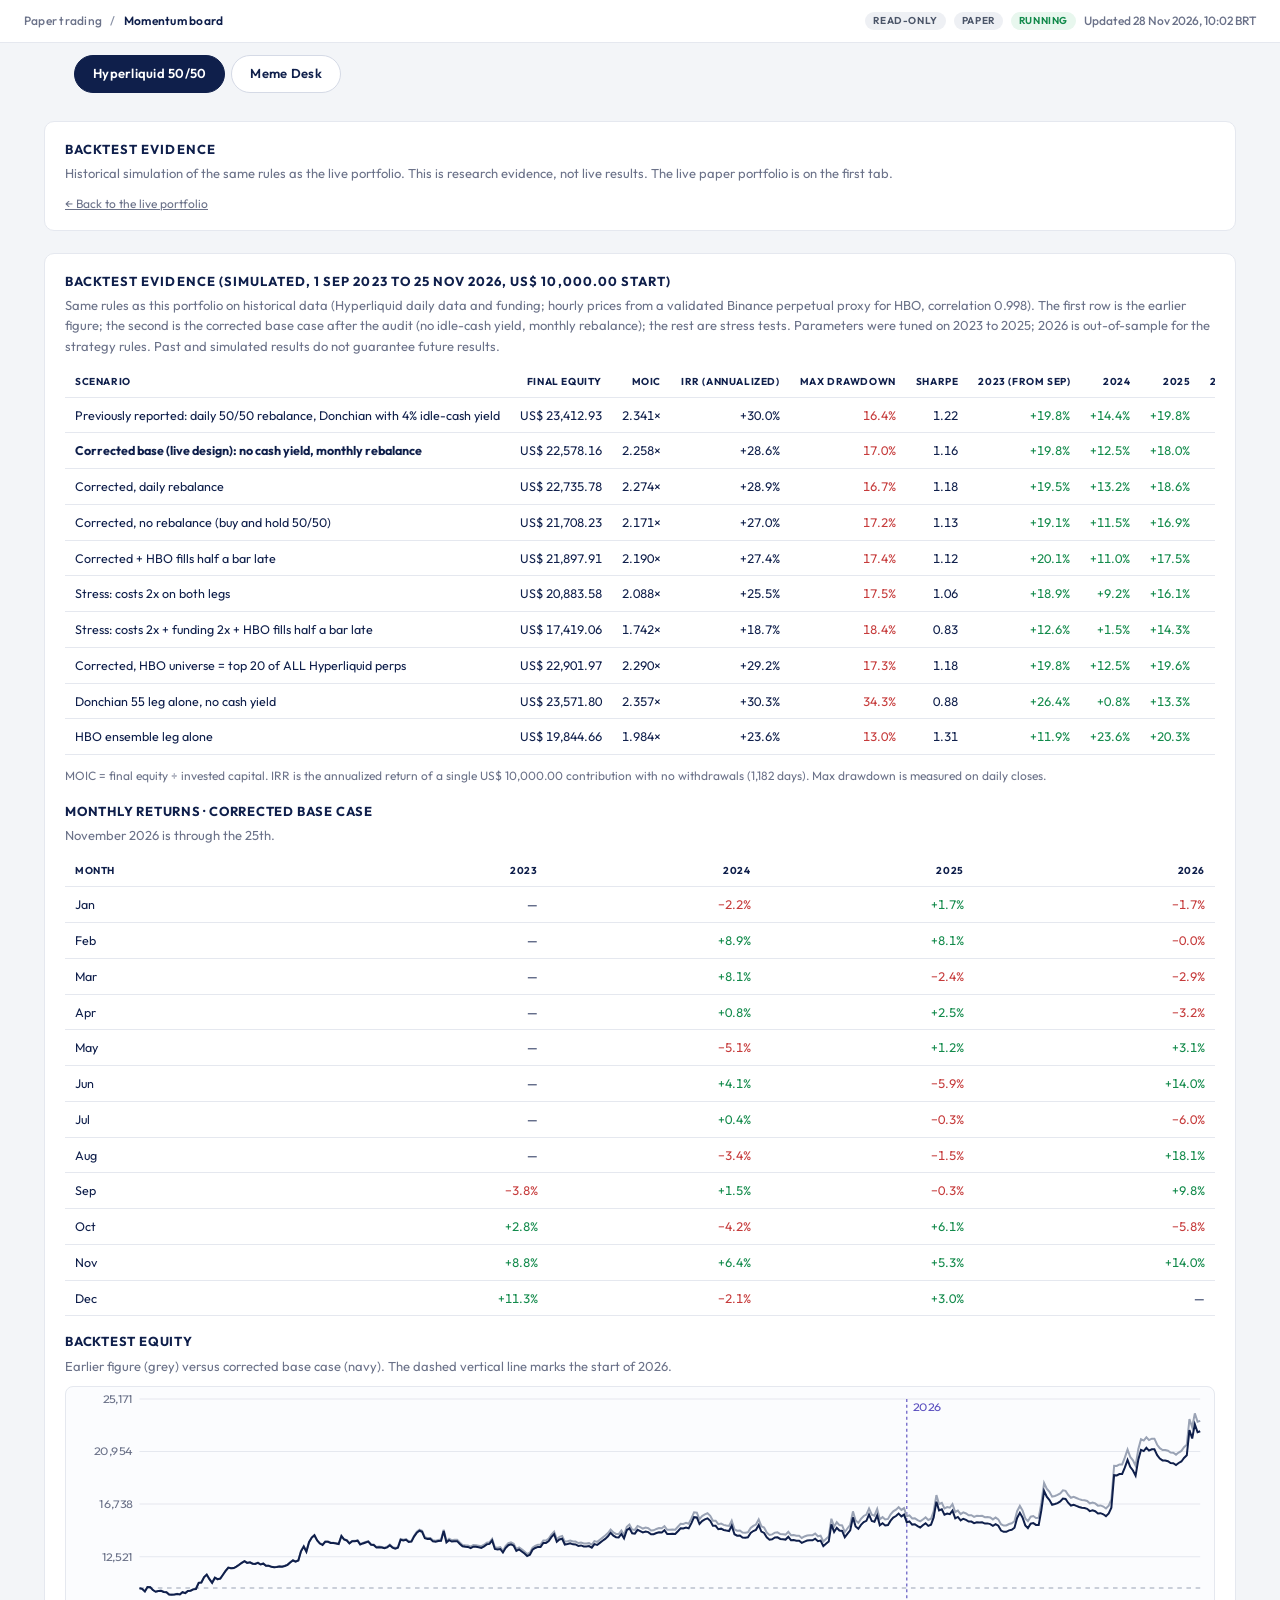
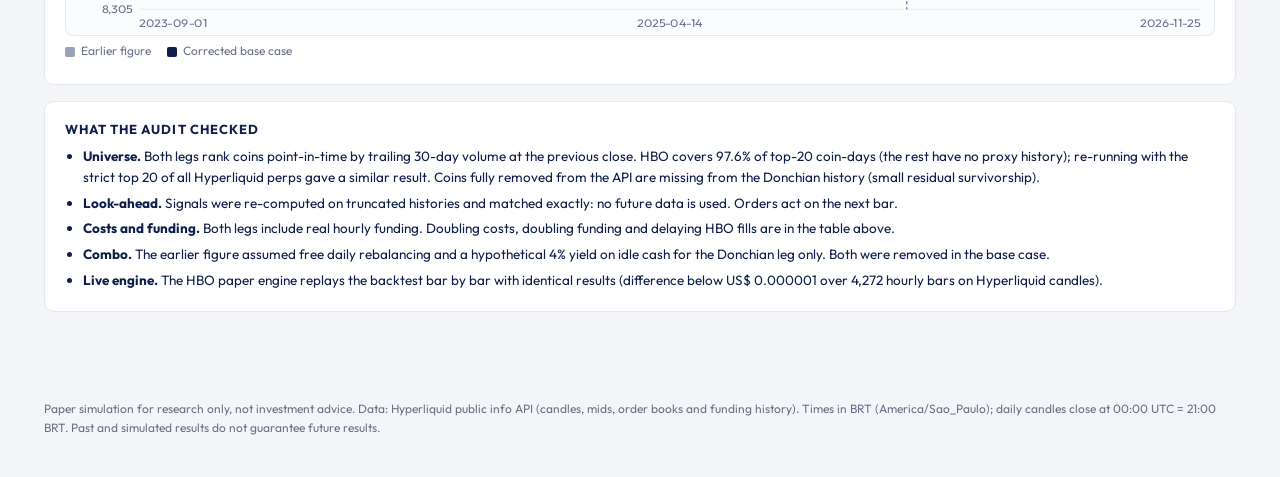
==== commit 0665b01f: "paper run 2026-11-28 13:02 UTC" ====
--- a/backtest.html
+++ b/backtest.html
@@ -456,4 +456,4 @@
 svg.chart { height: 250px; } .panel h3 { font-size: 13px; letter-spacing: .06em; text-transform: uppercase; color: var(--navy); margin: 16px 0 4px; }
 .tabs-nav { display:flex; gap:6px; padding: 0 24px; margin: 12px auto 0; max-width: 1180px; } .tabs-nav a { padding: 8px 18px; border: 1px solid var(--line-strong); border-radius: 999px; background: var(--surface); color: var(--navy); font-size: 13px; font-weight: 600; text-decoration: none; letter-spacing: .02em; } .tabs-nav a.active { background: var(--navy); color: #fff; border-color: var(--navy); }
 .legend { display:flex; gap:16px; font-size:12px; color: var(--muted); margin-top:6px; } .legend i { display:inline-block; width:10px; height:10px; border-radius:2px; margin-right:6px; }
-</style></head><body><header class="top"><div class="crumb">Paper trading <span class="sep">/</span> <b>Momentum board</b></div><div class="top-right"><span class="badge badge-gray">Read-only</span><span class="badge badge-gray">Paper</span><span class="badge badge-green">Running</span><span class="clock">Updated 28 Nov 2026, 09:02 BRT</span></div></header><nav class="tabs-nav"><a href="index.html" class="active">Hyperliquid 50/50</a><a href="meme.html">Meme Desk</a></nav><main class="shell"><section class="intro"><h2>Backtest evidence</h2><p>Historical simulation of the same rules as the live portfolio. This is research evidence, not live results. The live paper portfolio is on the first tab.</p><p class="section-sub" style="margin:6px 0 0"><a href="index.html" style="color:#6b7289;font-size:12px">← Back to the live portfolio</a></p></section><section class="panel"><h2>Backtest evidence (simulated, 1 Sep 2023 to 25 Nov 2026, US$ 10,000.00 start)</h2><p class="section-sub">Same rules as this portfolio on historical data (Hyperliquid daily data and funding; hourly prices from a validated Binance perpetual proxy for HBO, correlation 0.998). The first row is the earlier figure; the second is the corrected base case after the audit (no idle-cash yield, monthly rebalance); the rest are stress tests. Parameters were tuned on 2023 to 2025; 2026 is out-of-sample for the strategy rules. Past and simulated results do not guarantee future results.</p><div class="table-wrap"><table><thead><tr><th class=l>Scenario</th><th>Final equity</th><th>MOIC</th><th>IRR (annualized)</th><th>Max drawdown</th><th>Sharpe</th><th>2023 (from Sep)</th><th>2024</th><th>2025</th><th>2026 (to 25 Nov)</th></tr></thead><tbody><tr><td class="l ">Previously reported: daily 50/50 rebalance, Donchian with 4% idle-cash yield</td><td class="">US$ 23,412.93</td><td class="">2.341×</td><td class="">+30.0%</td><td class="neg">16.4%</td><td class="">1.22</td><td class="pos">+19.8%</td><td class="pos">+14.4%</td><td class="pos">+19.8%</td><td class="pos">+42.6%</td></tr><tr><td class="l "><b>Corrected base (live design): no cash yield, monthly rebalance</b></td><td class="">US$ 22,578.16</td><td class="">2.258×</td><td class="">+28.6%</td><td class="neg">17.0%</td><td class="">1.16</td><td class="pos">+19.8%</td><td class="pos">+12.5%</td><td class="pos">+18.0%</td><td class="pos">+42.0%</td></tr><tr><td class="l ">Corrected, daily rebalance</td><td class="">US$ 22,735.78</td><td class="">2.274×</td><td class="">+28.9%</td><td class="neg">16.7%</td><td class="">1.18</td><td class="pos">+19.5%</td><td class="pos">+13.2%</td><td class="pos">+18.6%</td><td class="pos">+41.7%</td></tr><tr><td class="l ">Corrected, no rebalance (buy and hold 50/50)</td><td class="">US$ 21,708.23</td><td class="">2.171×</td><td class="">+27.0%</td><td class="neg">17.2%</td><td class="">1.13</td><td class="pos">+19.1%</td><td class="pos">+11.5%</td><td class="pos">+16.9%</td><td class="pos">+39.8%</td></tr><tr><td class="l ">Corrected + HBO fills half a bar late</td><td class="">US$ 21,897.91</td><td class="">2.190×</td><td class="">+27.4%</td><td class="neg">17.4%</td><td class="">1.12</td><td class="pos">+20.1%</td><td class="pos">+11.0%</td><td class="pos">+17.5%</td><td class="pos">+39.7%</td></tr><tr><td class="l ">Stress: costs 2x on both legs</td><td class="">US$ 20,883.58</td><td class="">2.088×</td><td class="">+25.5%</td><td class="neg">17.5%</td><td class="">1.06</td><td class="pos">+18.9%</td><td class="pos">+9.2%</td><td class="pos">+16.1%</td><td class="pos">+38.5%</td></tr><tr><td class="l ">Stress: costs 2x + funding 2x + HBO fills half a bar late</td><td class="">US$ 17,419.06</td><td class="">1.742×</td><td class="">+18.7%</td><td class="neg">18.4%</td><td class="">0.83</td><td class="pos">+12.6%</td><td class="pos">+1.5%</td><td class="pos">+14.3%</td><td class="pos">+33.3%</td></tr><tr><td class="l ">Corrected, HBO universe = top 20 of ALL Hyperliquid perps</td><td class="">US$ 22,901.97</td><td class="">2.290×</td><td class="">+29.2%</td><td class="neg">17.3%</td><td class="">1.18</td><td class="pos">+19.8%</td><td class="pos">+12.5%</td><td class="pos">+19.6%</td><td class="pos">+42.1%</td></tr><tr><td class="l ">Donchian 55 leg alone, no cash yield</td><td class="">US$ 23,571.80</td><td class="">2.357×</td><td class="">+30.3%</td><td class="neg">34.3%</td><td class="">0.88</td><td class="pos">+26.4%</td><td class="pos">+0.8%</td><td class="pos">+13.3%</td><td class="pos">+63.3%</td></tr><tr><td class="l ">HBO ensemble leg alone</td><td class="">US$ 19,844.66</td><td class="">1.984×</td><td class="">+23.6%</td><td class="neg">13.0%</td><td class="">1.31</td><td class="pos">+11.9%</td><td class="pos">+23.6%</td><td class="pos">+20.3%</td><td class="pos">+19.3%</td></tr></tbody></table></div><p class="rule-note">MOIC = final equity ÷ invested capital. IRR is the annualized return of a single US$ 10,000.00 contribution with no withdrawals (1,182 days). Max drawdown is measured on daily closes.</p><h3>Monthly returns · corrected base case</h3><p class="section-sub">November 2026 is through the 25th.</p><div class="table-wrap"><table><thead><tr><th class=l>Month</th><th>2023</th><th>2024</th><th>2025</th><th>2026</th></tr></thead><tbody><tr><td class="l ">Jan</td><td class="">—</td><td class="neg">−2.2%</td><td class="pos">+1.7%</td><td class="neg">−1.7%</td></tr><tr><td class="l ">Feb</td><td class="">—</td><td class="pos">+8.9%</td><td class="pos">+8.1%</td><td class="neg">−0.0%</td></tr><tr><td class="l ">Mar</td><td class="">—</td><td class="pos">+8.1%</td><td class="neg">−2.4%</td><td class="neg">−2.9%</td></tr><tr><td class="l ">Apr</td><td class="">—</td><td class="pos">+0.8%</td><td class="pos">+2.5%</td><td class="neg">−3.2%</td></tr><tr><td class="l ">May</td><td class="">—</td><td class="neg">−5.1%</td><td class="pos">+1.2%</td><td class="pos">+3.1%</td></tr><tr><td class="l ">Jun</td><td class="">—</td><td class="pos">+4.1%</td><td class="neg">−5.9%</td><td class="pos">+14.0%</td></tr><tr><td class="l ">Jul</td><td class="">—</td><td class="pos">+0.4%</td><td class="neg">−0.3%</td><td class="neg">−6.0%</td></tr><tr><td class="l ">Aug</td><td class="">—</td><td class="neg">−3.4%</td><td class="neg">−1.5%</td><td class="pos">+18.1%</td></tr><tr><td class="l ">Sep</td><td class="neg">−3.8%</td><td class="pos">+1.5%</td><td class="neg">−0.3%</td><td class="pos">+9.8%</td></tr><tr><td class="l ">Oct</td><td class="pos">+2.8%</td><td class="neg">−4.2%</td><td class="pos">+6.1%</td><td class="neg">−5.8%</td></tr><tr><td class="l ">Nov</td><td class="pos">+8.8%</td><td class="pos">+6.4%</td><td class="pos">+5.3%</td><td class="pos">+14.0%</td></tr><tr><td class="l ">Dec</td><td class="pos">+11.3%</td><td class="neg">−2.1%</td><td class="pos">+3.0%</td><td class="">—</td></tr></tbody></table></div><h3>Backtest equity</h3><p class="section-sub">Earlier figure (grey) versus corrected base case (navy). The dashed vertical line marks the start of 2026.</p><svg class="chart" viewBox="0 0 1000 250" preserveAspectRatio="none" role="img"><line x1="64" x2="988" y1="224.0" y2="224.0" stroke="#e5e8ef"/><text x="58" y="228.0" text-anchor="end" font-size="11" fill="#6b7289">8,305</text><line x1="64" x2="988" y1="171.0" y2="171.0" stroke="#e5e8ef"/><text x="58" y="175.0" text-anchor="end" font-size="11" fill="#6b7289">12,521</text><line x1="64" x2="988" y1="118.0" y2="118.0" stroke="#e5e8ef"/><text x="58" y="122.0" text-anchor="end" font-size="11" fill="#6b7289">16,738</text><line x1="64" x2="988" y1="65.0" y2="65.0" stroke="#e5e8ef"/><text x="58" y="69.0" text-anchor="end" font-size="11" fill="#6b7289">20,954</text><line x1="64" x2="988" y1="12.0" y2="12.0" stroke="#e5e8ef"/><text x="58" y="16.0" text-anchor="end" font-size="11" fill="#6b7289">25,171</text><line x1="64" x2="988" y1="202.7" y2="202.7" stroke="#9aa3b5" stroke-dasharray="4 4"/><line x1="732.4" x2="732.4" y1="12" y2="224" stroke="#5a4fbf" stroke-dasharray="3 3"/><text x="737.4" y="24" font-size="11" fill="#5a4fbf">2026</text><polyline points="64.0,202.7 66.3,203.5 68.7,206.1 71.0,201.7 73.4,201.7 75.7,204.7 78.1,206.4 80.4,205.6 82.8,205.3 85.1,206.5 87.5,206.8 89.8,209.1 92.1,209.2 94.5,209.1 96.8,208.5 99.2,208.9 101.5,206.7 103.9,207.7 106.2,205.5 108.6,205.1 110.9,203.8 113.2,203.4 115.6,197.2 117.9,197.0 120.3,191.9 122.6,189.5 125.0,193.9 127.3,197.2 129.7,192.3 132.0,193.9 134.4,193.2 136.7,189.5 139.0,185.5 141.4,182.2 143.7,182.8 146.1,182.7 148.4,181.2 150.8,179.3 153.1,177.3 155.5,175.6 157.8,177.3 160.2,176.7 162.5,178.0 164.8,178.2 167.2,177.1 169.5,178.7 171.9,177.9 174.2,180.1 176.6,180.2 178.9,181.1 181.3,181.6 183.6,181.3 185.9,180.6 188.3,180.9 190.6,180.2 193.0,179.0 195.3,176.7 197.7,174.6 200.0,175.8 202.4,174.6 204.7,165.2 207.1,160.4 209.4,165.6 211.7,156.3 214.1,151.7 216.4,149.6 218.8,154.7 221.1,157.3 223.5,158.6 225.8,155.7 228.2,155.8 230.5,156.8 232.9,156.9 235.2,157.4 237.5,158.0 239.9,150.0 242.2,153.5 244.6,154.4 246.9,157.6 249.3,155.2 251.6,155.1 254.0,154.5 256.3,158.4 258.6,157.3 261.0,156.2 263.3,155.4 265.7,158.4 268.0,158.7 270.4,161.2 272.7,160.8 275.1,161.3 277.4,162.0 279.8,161.0 282.1,158.9 284.4,161.2 286.8,162.3 289.1,161.4 291.5,153.1 293.8,153.9 296.2,153.2 298.5,155.5 300.9,155.1 303.2,149.9 305.6,145.9 307.9,143.9 310.2,144.9 312.6,151.4 314.9,152.1 317.3,152.1 319.6,154.5 322.0,154.9 324.3,154.1 326.7,153.7 329.0,143.8 331.4,155.2 333.7,153.0 336.0,154.4 338.4,154.0 340.7,154.0 343.1,156.8 345.4,159.2 347.8,159.6 350.1,159.7 352.5,160.9 354.8,159.4 357.1,159.5 359.5,159.9 361.8,160.5 364.2,159.0 366.5,156.9 368.9,156.5 371.2,153.0 373.6,161.6 375.9,162.1 378.3,161.5 380.6,165.2 382.9,160.5 385.3,157.5 387.6,156.6 390.0,158.0 392.3,163.2 394.7,161.7 397.0,163.6 399.4,165.8 401.7,168.3 404.1,167.0 406.4,162.0 408.7,160.1 411.1,158.9 413.4,158.8 415.8,154.8 418.1,154.7 420.5,152.8 422.8,148.8 425.2,145.8 427.5,153.4 429.8,151.0 432.2,150.2 434.5,156.0 436.9,155.5 439.2,154.7 441.6,155.8 443.9,155.8 446.3,157.3 448.6,156.8 451.0,157.8 453.3,157.8 455.6,157.4 458.0,159.0 460.3,155.3 462.7,156.1 465.0,153.9 467.4,151.8 469.7,149.8 472.1,147.2 474.4,143.7 476.8,146.6 479.1,148.1 481.4,148.2 483.8,144.7 486.1,149.1 488.5,140.9 490.8,138.7 493.2,143.8 495.5,144.0 497.9,140.0 500.2,141.2 502.5,142.7 504.9,141.7 507.2,142.3 509.6,144.6 511.9,144.5 514.3,143.1 516.6,142.2 519.0,142.4 521.3,140.2 523.7,144.0 526.0,143.9 528.3,143.6 530.7,143.9 533.0,140.9 535.4,137.9 537.7,138.0 540.1,137.0 542.4,137.9 544.8,132.4 547.1,126.3 549.5,126.6 551.8,133.2 554.1,130.1 556.5,128.4 558.8,127.3 561.2,129.8 563.5,134.8 565.9,134.8 568.2,138.3 570.6,137.7 572.9,139.0 575.2,139.6 577.6,140.1 579.9,134.7 582.3,143.4 584.6,144.9 587.0,144.6 589.3,146.7 591.7,146.8 594.0,146.5 596.4,142.0 598.7,140.0 601.0,138.7 603.4,133.5 605.7,140.3 608.1,141.7 610.4,146.7 612.8,149.1 615.1,148.6 617.5,146.8 619.8,146.5 622.2,148.2 624.5,148.4 626.8,148.8 629.2,145.9 631.5,149.4 633.9,149.2 636.2,149.9 638.6,150.0 640.9,152.2 643.3,150.7 645.6,149.8 647.9,149.5 650.3,149.4 652.6,147.8 655.0,150.5 657.3,149.8 659.7,155.7 662.0,153.2 664.4,150.7 666.7,132.8 669.1,140.8 671.4,136.3 673.7,139.2 676.1,139.6 678.4,146.2 680.8,142.4 683.1,138.9 685.5,125.4 687.8,134.5 690.2,136.9 692.5,132.9 694.9,130.0 697.2,128.6 699.5,122.4 701.9,128.8 704.2,129.7 706.6,123.0 708.9,133.3 711.3,131.2 713.6,133.5 716.0,133.0 718.3,128.4 720.6,125.3 723.0,123.7 725.3,121.2 727.7,123.9 730.0,122.1 732.4,130.3 734.7,129.4 737.1,132.5 739.4,132.3 741.8,134.2 744.1,135.5 746.4,133.5 748.8,131.4 751.1,134.1 753.5,132.8 755.8,125.4 758.2,109.0 760.5,118.0 762.9,116.8 765.2,122.4 767.6,121.0 769.9,121.7 772.2,118.0 774.6,126.0 776.9,124.6 779.3,128.1 781.6,126.4 784.0,127.5 786.3,129.3 788.7,129.3 791.0,130.9 793.4,129.9 795.7,130.1 798.0,129.9 800.4,131.2 802.7,131.0 805.1,131.6 807.4,133.5 809.8,131.6 812.1,133.4 814.5,138.3 816.8,139.7 819.1,139.6 821.5,138.1 823.8,137.4 826.2,135.3 828.5,125.2 830.9,119.9 833.2,124.5 835.6,132.5 837.9,135.3 840.3,130.7 842.6,130.1 844.9,132.0 847.3,131.9 849.6,116.9 852.0,96.8 854.3,102.5 856.7,105.7 859.0,110.6 861.4,109.9 863.7,108.8 866.1,107.2 868.4,104.2 870.7,104.7 873.1,108.9 875.4,111.7 877.8,110.8 880.1,111.9 882.5,113.0 884.8,113.9 887.2,114.2 889.5,114.9 891.8,117.3 894.2,116.4 896.5,117.3 898.9,119.6 901.2,119.4 903.6,120.5 905.9,122.5 908.3,119.6 910.6,113.4 913.0,79.4 915.3,79.6 917.6,78.0 920.0,78.0 922.3,71.2 924.7,63.1 927.0,70.3 929.4,73.9 931.7,79.4 934.1,62.4 936.4,52.6 938.8,54.0 941.1,50.7 943.4,53.5 945.8,52.1 948.1,52.1 950.5,58.2 952.8,61.7 955.2,63.5 957.5,63.6 959.9,64.3 962.2,66.1 964.5,66.3 966.9,68.2 969.2,66.1 971.6,64.4 973.9,60.7 976.3,58.1 978.6,32.3 981.0,40.6 983.3,26.6 985.7,35.1 988.0,34.1" fill="none" stroke="#9aa3b5" stroke-width="2" vector-effect="non-scaling-stroke"/><polyline points="64.0,202.8 66.3,203.5 68.7,206.1 71.0,201.7 73.4,201.8 75.7,204.7 78.1,206.4 80.4,205.7 82.8,205.4 85.1,206.6 87.5,206.9 89.8,209.2 92.1,209.4 94.5,209.2 96.8,208.7 99.2,209.1 101.5,206.9 103.9,207.8 106.2,205.7 108.6,205.3 110.9,204.0 113.2,203.6 115.6,197.4 117.9,197.1 120.3,191.6 122.6,189.0 125.0,193.7 127.3,197.4 129.7,192.2 132.0,193.7 134.4,193.1 136.7,189.3 139.0,185.4 141.4,182.0 143.7,182.6 146.1,182.5 148.4,181.1 150.8,179.2 153.1,177.2 155.5,175.5 157.8,177.3 160.2,176.7 162.5,178.1 164.8,178.3 167.2,177.2 169.5,178.9 171.9,178.1 174.2,180.2 176.6,180.3 178.9,181.3 181.3,181.8 183.6,181.5 185.9,180.9 188.3,181.2 190.6,180.4 193.0,179.3 195.3,176.9 197.7,174.9 200.0,176.1 202.4,174.9 204.7,165.6 207.1,160.8 209.4,166.1 211.7,156.5 214.1,151.8 216.4,149.4 218.8,154.7 221.1,157.8 223.5,159.2 225.8,156.1 228.2,156.1 230.5,157.2 232.9,157.2 235.2,157.7 237.5,158.3 239.9,150.2 242.2,153.7 244.6,154.7 246.9,157.6 249.3,155.4 251.6,155.4 254.0,154.9 256.3,158.8 258.6,157.7 261.0,156.7 263.3,155.9 265.7,159.0 268.0,159.3 270.4,161.8 272.7,161.5 275.1,161.9 277.4,162.6 279.8,161.7 282.1,159.6 284.4,161.9 286.8,162.9 289.1,162.1 291.5,153.9 293.8,154.7 296.2,154.0 298.5,156.3 300.9,155.9 303.2,150.8 305.6,146.8 307.9,144.9 310.2,146.0 312.6,152.5 314.9,153.2 317.3,153.0 319.6,155.6 322.0,156.0 324.3,155.3 326.7,155.0 329.0,145.1 331.4,156.6 333.7,154.4 336.0,155.8 338.4,155.5 340.7,155.4 343.1,158.2 345.4,160.6 347.8,161.1 350.1,161.2 352.5,162.5 354.8,161.0 357.1,161.1 359.5,161.6 361.8,162.2 364.2,160.6 366.5,158.6 368.9,158.2 371.2,154.7 373.6,163.3 375.9,163.9 378.3,163.3 380.6,166.9 382.9,162.4 385.3,159.5 387.6,158.6 390.0,160.0 392.3,165.3 394.7,163.8 397.0,165.8 399.4,167.9 401.7,170.4 404.1,169.1 406.4,164.1 408.7,162.3 411.1,161.2 413.4,161.2 415.8,157.3 418.1,157.2 420.5,155.3 422.8,151.4 425.2,148.3 427.5,156.1 429.8,153.7 432.2,153.0 434.5,158.8 436.9,158.3 439.2,157.6 441.6,158.6 443.9,158.7 446.3,160.2 448.6,159.7 451.0,160.7 453.3,160.8 455.6,160.4 458.0,162.0 460.3,158.4 462.7,159.2 465.0,157.1 467.4,155.0 469.7,153.1 472.1,150.5 474.4,146.9 476.8,149.9 479.1,151.4 481.4,151.6 483.8,148.1 486.1,152.6 488.5,144.3 490.8,142.3 493.2,147.5 495.5,147.8 497.9,144.0 500.2,145.2 502.5,146.6 504.9,145.8 507.2,146.3 509.6,148.5 511.9,148.4 514.3,147.2 516.6,146.4 519.0,146.6 521.3,144.4 523.7,148.2 526.0,148.1 528.3,147.9 530.7,148.1 533.0,145.4 535.4,142.4 537.7,142.6 540.1,141.6 542.4,142.5 544.8,137.2 547.1,131.2 549.5,131.5 551.8,138.1 554.1,135.1 556.5,133.5 558.8,132.4 561.2,134.9 563.5,139.8 565.9,139.9 568.2,143.4 570.6,142.8 572.9,144.1 575.2,144.7 577.6,145.2 579.9,139.8 582.3,148.4 584.6,149.9 587.0,149.7 589.3,151.7 591.7,151.9 594.0,151.5 596.4,147.1 598.7,145.2 601.0,144.0 603.4,139.2 605.7,145.7 608.1,147.1 610.4,151.5 612.8,153.9 615.1,153.5 617.5,151.7 619.8,151.5 622.2,153.2 624.5,153.4 626.8,153.8 629.2,151.0 631.5,154.4 633.9,154.2 636.2,154.9 638.6,155.0 640.9,157.1 643.3,155.8 645.6,154.8 647.9,154.6 650.3,154.5 652.6,152.9 655.0,155.4 657.3,154.8 659.7,160.5 662.0,158.1 664.4,155.8 666.7,138.4 669.1,146.1 671.4,141.9 673.7,144.7 676.1,145.1 678.4,151.4 680.8,147.9 683.1,144.5 685.5,131.4 687.8,140.6 690.2,142.9 692.5,139.0 694.9,136.2 697.2,134.9 699.5,128.6 701.9,135.1 704.2,135.9 706.6,129.3 708.9,139.4 711.3,137.4 713.6,139.6 716.0,139.2 718.3,134.7 720.6,131.7 723.0,130.1 725.3,127.6 727.7,130.4 730.0,128.6 732.4,136.5 734.7,135.5 737.1,138.7 739.4,138.4 741.8,140.3 744.1,141.6 746.4,139.4 748.8,137.3 751.1,140.0 753.5,138.8 755.8,131.5 758.2,115.6 760.5,124.4 762.9,123.2 765.2,128.8 767.6,127.5 769.9,128.2 772.2,124.6 774.6,132.4 776.9,131.0 779.3,134.4 781.6,132.8 784.0,133.9 786.3,135.7 788.7,135.7 791.0,137.3 793.4,136.4 795.7,136.6 798.0,136.4 800.4,137.7 802.7,137.5 805.1,138.2 807.4,140.0 809.8,138.2 812.1,139.9 814.5,144.7 816.8,146.0 819.1,146.0 821.5,144.5 823.8,143.9 826.2,141.9 828.5,132.0 830.9,126.8 833.2,131.5 835.6,139.5 837.9,142.2 840.3,137.8 842.6,137.2 844.9,139.0 847.3,139.0 849.6,124.4 852.0,104.8 854.3,110.6 856.7,113.9 859.0,118.7 861.4,118.0 863.7,117.0 866.1,115.4 868.4,112.5 870.7,112.9 873.1,116.9 875.4,119.5 877.8,118.8 880.1,119.9 882.5,120.9 884.8,121.7 887.2,122.0 889.5,122.8 891.8,125.1 894.2,124.4 896.5,125.2 898.9,127.5 901.2,127.2 903.6,128.3 905.9,130.2 908.3,127.5 910.6,121.6 913.0,88.9 915.3,89.1 917.6,87.7 920.0,87.7 922.3,81.3 924.7,73.4 927.0,80.5 929.4,84.1 931.7,89.4 934.1,73.0 936.4,63.4 938.8,64.6 941.1,61.2 943.4,64.1 945.8,62.8 948.1,62.8 950.5,68.7 952.8,72.1 955.2,74.0 957.5,74.1 959.9,74.8 962.2,76.6 964.5,76.8 966.9,78.7 969.2,76.6 971.6,75.1 973.9,71.5 976.3,68.9 978.6,43.5 981.0,51.9 983.3,37.4 985.7,45.6 988.0,44.6" fill="none" stroke="#0f1f4b" stroke-width="2" vector-effect="non-scaling-stroke"/><text x="64.0" y="242" text-anchor="start" font-size="11" fill="#6b7289">2023-09-01</text><text x="526.0" y="242" text-anchor="middle" font-size="11" fill="#6b7289">2025-04-14</text><text x="988.0" y="242" text-anchor="end" font-size="11" fill="#6b7289">2026-11-25</text></svg><div class="legend"><span><i style="background:#9aa3b5"></i>Earlier figure</span><span><i style="background:#0f1f4b"></i>Corrected base case</span></div></section><section class="panel"><h2>What the audit checked</h2><ul class="rules"><li><b>Universe.</b> Both legs rank coins point-in-time by trailing 30-day volume at the previous close. HBO covers 97.6% of top-20 coin-days (the rest have no proxy history); re-running with the strict top 20 of all Hyperliquid perps gave a similar result. Coins fully removed from the API are missing from the Donchian history (small residual survivorship).</li><li><b>Look-ahead.</b> Signals were re-computed on truncated histories and matched exactly: no future data is used. Orders act on the next bar.</li><li><b>Costs and funding.</b> Both legs include real hourly funding. Doubling costs, doubling funding and delaying HBO fills are in the table above.</li><li><b>Combo.</b> The earlier figure assumed free daily rebalancing and a hypothetical 4% yield on idle cash for the Donchian leg only. Both were removed in the base case.</li><li><b>Live engine.</b> The HBO paper engine replays the backtest bar by bar with identical results (difference below US$ 0.000001 over 4,272 hourly bars on Hyperliquid candles).</li></ul></section></main><footer class="foot">Paper simulation for research only, not investment advice. Data: Hyperliquid public info API (candles, mids, order books and funding history). Times in BRT (America/Sao_Paulo); daily candles close at 00:00 UTC = 21:00 BRT. Past and simulated results do not guarantee future results.</footer></body></html>+</style></head><body><header class="top"><div class="crumb">Paper trading <span class="sep">/</span> <b>Momentum board</b></div><div class="top-right"><span class="badge badge-gray">Read-only</span><span class="badge badge-gray">Paper</span><span class="badge badge-green">Running</span><span class="clock">Updated 28 Nov 2026, 10:02 BRT</span></div></header><nav class="tabs-nav"><a href="index.html" class="active">Hyperliquid 50/50</a><a href="meme.html">Meme Desk</a></nav><main class="shell"><section class="intro"><h2>Backtest evidence</h2><p>Historical simulation of the same rules as the live portfolio. This is research evidence, not live results. The live paper portfolio is on the first tab.</p><p class="section-sub" style="margin:6px 0 0"><a href="index.html" style="color:#6b7289;font-size:12px">← Back to the live portfolio</a></p></section><section class="panel"><h2>Backtest evidence (simulated, 1 Sep 2023 to 25 Nov 2026, US$ 10,000.00 start)</h2><p class="section-sub">Same rules as this portfolio on historical data (Hyperliquid daily data and funding; hourly prices from a validated Binance perpetual proxy for HBO, correlation 0.998). The first row is the earlier figure; the second is the corrected base case after the audit (no idle-cash yield, monthly rebalance); the rest are stress tests. Parameters were tuned on 2023 to 2025; 2026 is out-of-sample for the strategy rules. Past and simulated results do not guarantee future results.</p><div class="table-wrap"><table><thead><tr><th class=l>Scenario</th><th>Final equity</th><th>MOIC</th><th>IRR (annualized)</th><th>Max drawdown</th><th>Sharpe</th><th>2023 (from Sep)</th><th>2024</th><th>2025</th><th>2026 (to 25 Nov)</th></tr></thead><tbody><tr><td class="l ">Previously reported: daily 50/50 rebalance, Donchian with 4% idle-cash yield</td><td class="">US$ 23,412.93</td><td class="">2.341×</td><td class="">+30.0%</td><td class="neg">16.4%</td><td class="">1.22</td><td class="pos">+19.8%</td><td class="pos">+14.4%</td><td class="pos">+19.8%</td><td class="pos">+42.6%</td></tr><tr><td class="l "><b>Corrected base (live design): no cash yield, monthly rebalance</b></td><td class="">US$ 22,578.16</td><td class="">2.258×</td><td class="">+28.6%</td><td class="neg">17.0%</td><td class="">1.16</td><td class="pos">+19.8%</td><td class="pos">+12.5%</td><td class="pos">+18.0%</td><td class="pos">+42.0%</td></tr><tr><td class="l ">Corrected, daily rebalance</td><td class="">US$ 22,735.78</td><td class="">2.274×</td><td class="">+28.9%</td><td class="neg">16.7%</td><td class="">1.18</td><td class="pos">+19.5%</td><td class="pos">+13.2%</td><td class="pos">+18.6%</td><td class="pos">+41.7%</td></tr><tr><td class="l ">Corrected, no rebalance (buy and hold 50/50)</td><td class="">US$ 21,708.23</td><td class="">2.171×</td><td class="">+27.0%</td><td class="neg">17.2%</td><td class="">1.13</td><td class="pos">+19.1%</td><td class="pos">+11.5%</td><td class="pos">+16.9%</td><td class="pos">+39.8%</td></tr><tr><td class="l ">Corrected + HBO fills half a bar late</td><td class="">US$ 21,897.91</td><td class="">2.190×</td><td class="">+27.4%</td><td class="neg">17.4%</td><td class="">1.12</td><td class="pos">+20.1%</td><td class="pos">+11.0%</td><td class="pos">+17.5%</td><td class="pos">+39.7%</td></tr><tr><td class="l ">Stress: costs 2x on both legs</td><td class="">US$ 20,883.58</td><td class="">2.088×</td><td class="">+25.5%</td><td class="neg">17.5%</td><td class="">1.06</td><td class="pos">+18.9%</td><td class="pos">+9.2%</td><td class="pos">+16.1%</td><td class="pos">+38.5%</td></tr><tr><td class="l ">Stress: costs 2x + funding 2x + HBO fills half a bar late</td><td class="">US$ 17,419.06</td><td class="">1.742×</td><td class="">+18.7%</td><td class="neg">18.4%</td><td class="">0.83</td><td class="pos">+12.6%</td><td class="pos">+1.5%</td><td class="pos">+14.3%</td><td class="pos">+33.3%</td></tr><tr><td class="l ">Corrected, HBO universe = top 20 of ALL Hyperliquid perps</td><td class="">US$ 22,901.97</td><td class="">2.290×</td><td class="">+29.2%</td><td class="neg">17.3%</td><td class="">1.18</td><td class="pos">+19.8%</td><td class="pos">+12.5%</td><td class="pos">+19.6%</td><td class="pos">+42.1%</td></tr><tr><td class="l ">Donchian 55 leg alone, no cash yield</td><td class="">US$ 23,571.80</td><td class="">2.357×</td><td class="">+30.3%</td><td class="neg">34.3%</td><td class="">0.88</td><td class="pos">+26.4%</td><td class="pos">+0.8%</td><td class="pos">+13.3%</td><td class="pos">+63.3%</td></tr><tr><td class="l ">HBO ensemble leg alone</td><td class="">US$ 19,844.66</td><td class="">1.984×</td><td class="">+23.6%</td><td class="neg">13.0%</td><td class="">1.31</td><td class="pos">+11.9%</td><td class="pos">+23.6%</td><td class="pos">+20.3%</td><td class="pos">+19.3%</td></tr></tbody></table></div><p class="rule-note">MOIC = final equity ÷ invested capital. IRR is the annualized return of a single US$ 10,000.00 contribution with no withdrawals (1,182 days). Max drawdown is measured on daily closes.</p><h3>Monthly returns · corrected base case</h3><p class="section-sub">November 2026 is through the 25th.</p><div class="table-wrap"><table><thead><tr><th class=l>Month</th><th>2023</th><th>2024</th><th>2025</th><th>2026</th></tr></thead><tbody><tr><td class="l ">Jan</td><td class="">—</td><td class="neg">−2.2%</td><td class="pos">+1.7%</td><td class="neg">−1.7%</td></tr><tr><td class="l ">Feb</td><td class="">—</td><td class="pos">+8.9%</td><td class="pos">+8.1%</td><td class="neg">−0.0%</td></tr><tr><td class="l ">Mar</td><td class="">—</td><td class="pos">+8.1%</td><td class="neg">−2.4%</td><td class="neg">−2.9%</td></tr><tr><td class="l ">Apr</td><td class="">—</td><td class="pos">+0.8%</td><td class="pos">+2.5%</td><td class="neg">−3.2%</td></tr><tr><td class="l ">May</td><td class="">—</td><td class="neg">−5.1%</td><td class="pos">+1.2%</td><td class="pos">+3.1%</td></tr><tr><td class="l ">Jun</td><td class="">—</td><td class="pos">+4.1%</td><td class="neg">−5.9%</td><td class="pos">+14.0%</td></tr><tr><td class="l ">Jul</td><td class="">—</td><td class="pos">+0.4%</td><td class="neg">−0.3%</td><td class="neg">−6.0%</td></tr><tr><td class="l ">Aug</td><td class="">—</td><td class="neg">−3.4%</td><td class="neg">−1.5%</td><td class="pos">+18.1%</td></tr><tr><td class="l ">Sep</td><td class="neg">−3.8%</td><td class="pos">+1.5%</td><td class="neg">−0.3%</td><td class="pos">+9.8%</td></tr><tr><td class="l ">Oct</td><td class="pos">+2.8%</td><td class="neg">−4.2%</td><td class="pos">+6.1%</td><td class="neg">−5.8%</td></tr><tr><td class="l ">Nov</td><td class="pos">+8.8%</td><td class="pos">+6.4%</td><td class="pos">+5.3%</td><td class="pos">+14.0%</td></tr><tr><td class="l ">Dec</td><td class="pos">+11.3%</td><td class="neg">−2.1%</td><td class="pos">+3.0%</td><td class="">—</td></tr></tbody></table></div><h3>Backtest equity</h3><p class="section-sub">Earlier figure (grey) versus corrected base case (navy). The dashed vertical line marks the start of 2026.</p><svg class="chart" viewBox="0 0 1000 250" preserveAspectRatio="none" role="img"><line x1="64" x2="988" y1="224.0" y2="224.0" stroke="#e5e8ef"/><text x="58" y="228.0" text-anchor="end" font-size="11" fill="#6b7289">8,305</text><line x1="64" x2="988" y1="171.0" y2="171.0" stroke="#e5e8ef"/><text x="58" y="175.0" text-anchor="end" font-size="11" fill="#6b7289">12,521</text><line x1="64" x2="988" y1="118.0" y2="118.0" stroke="#e5e8ef"/><text x="58" y="122.0" text-anchor="end" font-size="11" fill="#6b7289">16,738</text><line x1="64" x2="988" y1="65.0" y2="65.0" stroke="#e5e8ef"/><text x="58" y="69.0" text-anchor="end" font-size="11" fill="#6b7289">20,954</text><line x1="64" x2="988" y1="12.0" y2="12.0" stroke="#e5e8ef"/><text x="58" y="16.0" text-anchor="end" font-size="11" fill="#6b7289">25,171</text><line x1="64" x2="988" y1="202.7" y2="202.7" stroke="#9aa3b5" stroke-dasharray="4 4"/><line x1="732.4" x2="732.4" y1="12" y2="224" stroke="#5a4fbf" stroke-dasharray="3 3"/><text x="737.4" y="24" font-size="11" fill="#5a4fbf">2026</text><polyline points="64.0,202.7 66.3,203.5 68.7,206.1 71.0,201.7 73.4,201.7 75.7,204.7 78.1,206.4 80.4,205.6 82.8,205.3 85.1,206.5 87.5,206.8 89.8,209.1 92.1,209.2 94.5,209.1 96.8,208.5 99.2,208.9 101.5,206.7 103.9,207.7 106.2,205.5 108.6,205.1 110.9,203.8 113.2,203.4 115.6,197.2 117.9,197.0 120.3,191.9 122.6,189.5 125.0,193.9 127.3,197.2 129.7,192.3 132.0,193.9 134.4,193.2 136.7,189.5 139.0,185.5 141.4,182.2 143.7,182.8 146.1,182.7 148.4,181.2 150.8,179.3 153.1,177.3 155.5,175.6 157.8,177.3 160.2,176.7 162.5,178.0 164.8,178.2 167.2,177.1 169.5,178.7 171.9,177.9 174.2,180.1 176.6,180.2 178.9,181.1 181.3,181.6 183.6,181.3 185.9,180.6 188.3,180.9 190.6,180.2 193.0,179.0 195.3,176.7 197.7,174.6 200.0,175.8 202.4,174.6 204.7,165.2 207.1,160.4 209.4,165.6 211.7,156.3 214.1,151.7 216.4,149.6 218.8,154.7 221.1,157.3 223.5,158.6 225.8,155.7 228.2,155.8 230.5,156.8 232.9,156.9 235.2,157.4 237.5,158.0 239.9,150.0 242.2,153.5 244.6,154.4 246.9,157.6 249.3,155.2 251.6,155.1 254.0,154.5 256.3,158.4 258.6,157.3 261.0,156.2 263.3,155.4 265.7,158.4 268.0,158.7 270.4,161.2 272.7,160.8 275.1,161.3 277.4,162.0 279.8,161.0 282.1,158.9 284.4,161.2 286.8,162.3 289.1,161.4 291.5,153.1 293.8,153.9 296.2,153.2 298.5,155.5 300.9,155.1 303.2,149.9 305.6,145.9 307.9,143.9 310.2,144.9 312.6,151.4 314.9,152.1 317.3,152.1 319.6,154.5 322.0,154.9 324.3,154.1 326.7,153.7 329.0,143.8 331.4,155.2 333.7,153.0 336.0,154.4 338.4,154.0 340.7,154.0 343.1,156.8 345.4,159.2 347.8,159.6 350.1,159.7 352.5,160.9 354.8,159.4 357.1,159.5 359.5,159.9 361.8,160.5 364.2,159.0 366.5,156.9 368.9,156.5 371.2,153.0 373.6,161.6 375.9,162.1 378.3,161.5 380.6,165.2 382.9,160.5 385.3,157.5 387.6,156.6 390.0,158.0 392.3,163.2 394.7,161.7 397.0,163.6 399.4,165.8 401.7,168.3 404.1,167.0 406.4,162.0 408.7,160.1 411.1,158.9 413.4,158.8 415.8,154.8 418.1,154.7 420.5,152.8 422.8,148.8 425.2,145.8 427.5,153.4 429.8,151.0 432.2,150.2 434.5,156.0 436.9,155.5 439.2,154.7 441.6,155.8 443.9,155.8 446.3,157.3 448.6,156.8 451.0,157.8 453.3,157.8 455.6,157.4 458.0,159.0 460.3,155.3 462.7,156.1 465.0,153.9 467.4,151.8 469.7,149.8 472.1,147.2 474.4,143.7 476.8,146.6 479.1,148.1 481.4,148.2 483.8,144.7 486.1,149.1 488.5,140.9 490.8,138.7 493.2,143.8 495.5,144.0 497.9,140.0 500.2,141.2 502.5,142.7 504.9,141.7 507.2,142.3 509.6,144.6 511.9,144.5 514.3,143.1 516.6,142.2 519.0,142.4 521.3,140.2 523.7,144.0 526.0,143.9 528.3,143.6 530.7,143.9 533.0,140.9 535.4,137.9 537.7,138.0 540.1,137.0 542.4,137.9 544.8,132.4 547.1,126.3 549.5,126.6 551.8,133.2 554.1,130.1 556.5,128.4 558.8,127.3 561.2,129.8 563.5,134.8 565.9,134.8 568.2,138.3 570.6,137.7 572.9,139.0 575.2,139.6 577.6,140.1 579.9,134.7 582.3,143.4 584.6,144.9 587.0,144.6 589.3,146.7 591.7,146.8 594.0,146.5 596.4,142.0 598.7,140.0 601.0,138.7 603.4,133.5 605.7,140.3 608.1,141.7 610.4,146.7 612.8,149.1 615.1,148.6 617.5,146.8 619.8,146.5 622.2,148.2 624.5,148.4 626.8,148.8 629.2,145.9 631.5,149.4 633.9,149.2 636.2,149.9 638.6,150.0 640.9,152.2 643.3,150.7 645.6,149.8 647.9,149.5 650.3,149.4 652.6,147.8 655.0,150.5 657.3,149.8 659.7,155.7 662.0,153.2 664.4,150.7 666.7,132.8 669.1,140.8 671.4,136.3 673.7,139.2 676.1,139.6 678.4,146.2 680.8,142.4 683.1,138.9 685.5,125.4 687.8,134.5 690.2,136.9 692.5,132.9 694.9,130.0 697.2,128.6 699.5,122.4 701.9,128.8 704.2,129.7 706.6,123.0 708.9,133.3 711.3,131.2 713.6,133.5 716.0,133.0 718.3,128.4 720.6,125.3 723.0,123.7 725.3,121.2 727.7,123.9 730.0,122.1 732.4,130.3 734.7,129.4 737.1,132.5 739.4,132.3 741.8,134.2 744.1,135.5 746.4,133.5 748.8,131.4 751.1,134.1 753.5,132.8 755.8,125.4 758.2,109.0 760.5,118.0 762.9,116.8 765.2,122.4 767.6,121.0 769.9,121.7 772.2,118.0 774.6,126.0 776.9,124.6 779.3,128.1 781.6,126.4 784.0,127.5 786.3,129.3 788.7,129.3 791.0,130.9 793.4,129.9 795.7,130.1 798.0,129.9 800.4,131.2 802.7,131.0 805.1,131.6 807.4,133.5 809.8,131.6 812.1,133.4 814.5,138.3 816.8,139.7 819.1,139.6 821.5,138.1 823.8,137.4 826.2,135.3 828.5,125.2 830.9,119.9 833.2,124.5 835.6,132.5 837.9,135.3 840.3,130.7 842.6,130.1 844.9,132.0 847.3,131.9 849.6,116.9 852.0,96.8 854.3,102.5 856.7,105.7 859.0,110.6 861.4,109.9 863.7,108.8 866.1,107.2 868.4,104.2 870.7,104.7 873.1,108.9 875.4,111.7 877.8,110.8 880.1,111.9 882.5,113.0 884.8,113.9 887.2,114.2 889.5,114.9 891.8,117.3 894.2,116.4 896.5,117.3 898.9,119.6 901.2,119.4 903.6,120.5 905.9,122.5 908.3,119.6 910.6,113.4 913.0,79.4 915.3,79.6 917.6,78.0 920.0,78.0 922.3,71.2 924.7,63.1 927.0,70.3 929.4,73.9 931.7,79.4 934.1,62.4 936.4,52.6 938.8,54.0 941.1,50.7 943.4,53.5 945.8,52.1 948.1,52.1 950.5,58.2 952.8,61.7 955.2,63.5 957.5,63.6 959.9,64.3 962.2,66.1 964.5,66.3 966.9,68.2 969.2,66.1 971.6,64.4 973.9,60.7 976.3,58.1 978.6,32.3 981.0,40.6 983.3,26.6 985.7,35.1 988.0,34.1" fill="none" stroke="#9aa3b5" stroke-width="2" vector-effect="non-scaling-stroke"/><polyline points="64.0,202.8 66.3,203.5 68.7,206.1 71.0,201.7 73.4,201.8 75.7,204.7 78.1,206.4 80.4,205.7 82.8,205.4 85.1,206.6 87.5,206.9 89.8,209.2 92.1,209.4 94.5,209.2 96.8,208.7 99.2,209.1 101.5,206.9 103.9,207.8 106.2,205.7 108.6,205.3 110.9,204.0 113.2,203.6 115.6,197.4 117.9,197.1 120.3,191.6 122.6,189.0 125.0,193.7 127.3,197.4 129.7,192.2 132.0,193.7 134.4,193.1 136.7,189.3 139.0,185.4 141.4,182.0 143.7,182.6 146.1,182.5 148.4,181.1 150.8,179.2 153.1,177.2 155.5,175.5 157.8,177.3 160.2,176.7 162.5,178.1 164.8,178.3 167.2,177.2 169.5,178.9 171.9,178.1 174.2,180.2 176.6,180.3 178.9,181.3 181.3,181.8 183.6,181.5 185.9,180.9 188.3,181.2 190.6,180.4 193.0,179.3 195.3,176.9 197.7,174.9 200.0,176.1 202.4,174.9 204.7,165.6 207.1,160.8 209.4,166.1 211.7,156.5 214.1,151.8 216.4,149.4 218.8,154.7 221.1,157.8 223.5,159.2 225.8,156.1 228.2,156.1 230.5,157.2 232.9,157.2 235.2,157.7 237.5,158.3 239.9,150.2 242.2,153.7 244.6,154.7 246.9,157.6 249.3,155.4 251.6,155.4 254.0,154.9 256.3,158.8 258.6,157.7 261.0,156.7 263.3,155.9 265.7,159.0 268.0,159.3 270.4,161.8 272.7,161.5 275.1,161.9 277.4,162.6 279.8,161.7 282.1,159.6 284.4,161.9 286.8,162.9 289.1,162.1 291.5,153.9 293.8,154.7 296.2,154.0 298.5,156.3 300.9,155.9 303.2,150.8 305.6,146.8 307.9,144.9 310.2,146.0 312.6,152.5 314.9,153.2 317.3,153.0 319.6,155.6 322.0,156.0 324.3,155.3 326.7,155.0 329.0,145.1 331.4,156.6 333.7,154.4 336.0,155.8 338.4,155.5 340.7,155.4 343.1,158.2 345.4,160.6 347.8,161.1 350.1,161.2 352.5,162.5 354.8,161.0 357.1,161.1 359.5,161.6 361.8,162.2 364.2,160.6 366.5,158.6 368.9,158.2 371.2,154.7 373.6,163.3 375.9,163.9 378.3,163.3 380.6,166.9 382.9,162.4 385.3,159.5 387.6,158.6 390.0,160.0 392.3,165.3 394.7,163.8 397.0,165.8 399.4,167.9 401.7,170.4 404.1,169.1 406.4,164.1 408.7,162.3 411.1,161.2 413.4,161.2 415.8,157.3 418.1,157.2 420.5,155.3 422.8,151.4 425.2,148.3 427.5,156.1 429.8,153.7 432.2,153.0 434.5,158.8 436.9,158.3 439.2,157.6 441.6,158.6 443.9,158.7 446.3,160.2 448.6,159.7 451.0,160.7 453.3,160.8 455.6,160.4 458.0,162.0 460.3,158.4 462.7,159.2 465.0,157.1 467.4,155.0 469.7,153.1 472.1,150.5 474.4,146.9 476.8,149.9 479.1,151.4 481.4,151.6 483.8,148.1 486.1,152.6 488.5,144.3 490.8,142.3 493.2,147.5 495.5,147.8 497.9,144.0 500.2,145.2 502.5,146.6 504.9,145.8 507.2,146.3 509.6,148.5 511.9,148.4 514.3,147.2 516.6,146.4 519.0,146.6 521.3,144.4 523.7,148.2 526.0,148.1 528.3,147.9 530.7,148.1 533.0,145.4 535.4,142.4 537.7,142.6 540.1,141.6 542.4,142.5 544.8,137.2 547.1,131.2 549.5,131.5 551.8,138.1 554.1,135.1 556.5,133.5 558.8,132.4 561.2,134.9 563.5,139.8 565.9,139.9 568.2,143.4 570.6,142.8 572.9,144.1 575.2,144.7 577.6,145.2 579.9,139.8 582.3,148.4 584.6,149.9 587.0,149.7 589.3,151.7 591.7,151.9 594.0,151.5 596.4,147.1 598.7,145.2 601.0,144.0 603.4,139.2 605.7,145.7 608.1,147.1 610.4,151.5 612.8,153.9 615.1,153.5 617.5,151.7 619.8,151.5 622.2,153.2 624.5,153.4 626.8,153.8 629.2,151.0 631.5,154.4 633.9,154.2 636.2,154.9 638.6,155.0 640.9,157.1 643.3,155.8 645.6,154.8 647.9,154.6 650.3,154.5 652.6,152.9 655.0,155.4 657.3,154.8 659.7,160.5 662.0,158.1 664.4,155.8 666.7,138.4 669.1,146.1 671.4,141.9 673.7,144.7 676.1,145.1 678.4,151.4 680.8,147.9 683.1,144.5 685.5,131.4 687.8,140.6 690.2,142.9 692.5,139.0 694.9,136.2 697.2,134.9 699.5,128.6 701.9,135.1 704.2,135.9 706.6,129.3 708.9,139.4 711.3,137.4 713.6,139.6 716.0,139.2 718.3,134.7 720.6,131.7 723.0,130.1 725.3,127.6 727.7,130.4 730.0,128.6 732.4,136.5 734.7,135.5 737.1,138.7 739.4,138.4 741.8,140.3 744.1,141.6 746.4,139.4 748.8,137.3 751.1,140.0 753.5,138.8 755.8,131.5 758.2,115.6 760.5,124.4 762.9,123.2 765.2,128.8 767.6,127.5 769.9,128.2 772.2,124.6 774.6,132.4 776.9,131.0 779.3,134.4 781.6,132.8 784.0,133.9 786.3,135.7 788.7,135.7 791.0,137.3 793.4,136.4 795.7,136.6 798.0,136.4 800.4,137.7 802.7,137.5 805.1,138.2 807.4,140.0 809.8,138.2 812.1,139.9 814.5,144.7 816.8,146.0 819.1,146.0 821.5,144.5 823.8,143.9 826.2,141.9 828.5,132.0 830.9,126.8 833.2,131.5 835.6,139.5 837.9,142.2 840.3,137.8 842.6,137.2 844.9,139.0 847.3,139.0 849.6,124.4 852.0,104.8 854.3,110.6 856.7,113.9 859.0,118.7 861.4,118.0 863.7,117.0 866.1,115.4 868.4,112.5 870.7,112.9 873.1,116.9 875.4,119.5 877.8,118.8 880.1,119.9 882.5,120.9 884.8,121.7 887.2,122.0 889.5,122.8 891.8,125.1 894.2,124.4 896.5,125.2 898.9,127.5 901.2,127.2 903.6,128.3 905.9,130.2 908.3,127.5 910.6,121.6 913.0,88.9 915.3,89.1 917.6,87.7 920.0,87.7 922.3,81.3 924.7,73.4 927.0,80.5 929.4,84.1 931.7,89.4 934.1,73.0 936.4,63.4 938.8,64.6 941.1,61.2 943.4,64.1 945.8,62.8 948.1,62.8 950.5,68.7 952.8,72.1 955.2,74.0 957.5,74.1 959.9,74.8 962.2,76.6 964.5,76.8 966.9,78.7 969.2,76.6 971.6,75.1 973.9,71.5 976.3,68.9 978.6,43.5 981.0,51.9 983.3,37.4 985.7,45.6 988.0,44.6" fill="none" stroke="#0f1f4b" stroke-width="2" vector-effect="non-scaling-stroke"/><text x="64.0" y="242" text-anchor="start" font-size="11" fill="#6b7289">2023-09-01</text><text x="526.0" y="242" text-anchor="middle" font-size="11" fill="#6b7289">2025-04-14</text><text x="988.0" y="242" text-anchor="end" font-size="11" fill="#6b7289">2026-11-25</text></svg><div class="legend"><span><i style="background:#9aa3b5"></i>Earlier figure</span><span><i style="background:#0f1f4b"></i>Corrected base case</span></div></section><section class="panel"><h2>What the audit checked</h2><ul class="rules"><li><b>Universe.</b> Both legs rank coins point-in-time by trailing 30-day volume at the previous close. HBO covers 97.6% of top-20 coin-days (the rest have no proxy history); re-running with the strict top 20 of all Hyperliquid perps gave a similar result. Coins fully removed from the API are missing from the Donchian history (small residual survivorship).</li><li><b>Look-ahead.</b> Signals were re-computed on truncated histories and matched exactly: no future data is used. Orders act on the next bar.</li><li><b>Costs and funding.</b> Both legs include real hourly funding. Doubling costs, doubling funding and delaying HBO fills are in the table above.</li><li><b>Combo.</b> The earlier figure assumed free daily rebalancing and a hypothetical 4% yield on idle cash for the Donchian leg only. Both were removed in the base case.</li><li><b>Live engine.</b> The HBO paper engine replays the backtest bar by bar with identical results (difference below US$ 0.000001 over 4,272 hourly bars on Hyperliquid candles).</li></ul></section></main><footer class="foot">Paper simulation for research only, not investment advice. Data: Hyperliquid public info API (candles, mids, order books and funding history). Times in BRT (America/Sao_Paulo); daily candles close at 00:00 UTC = 21:00 BRT. Past and simulated results do not guarantee future results.</footer></body></html>
